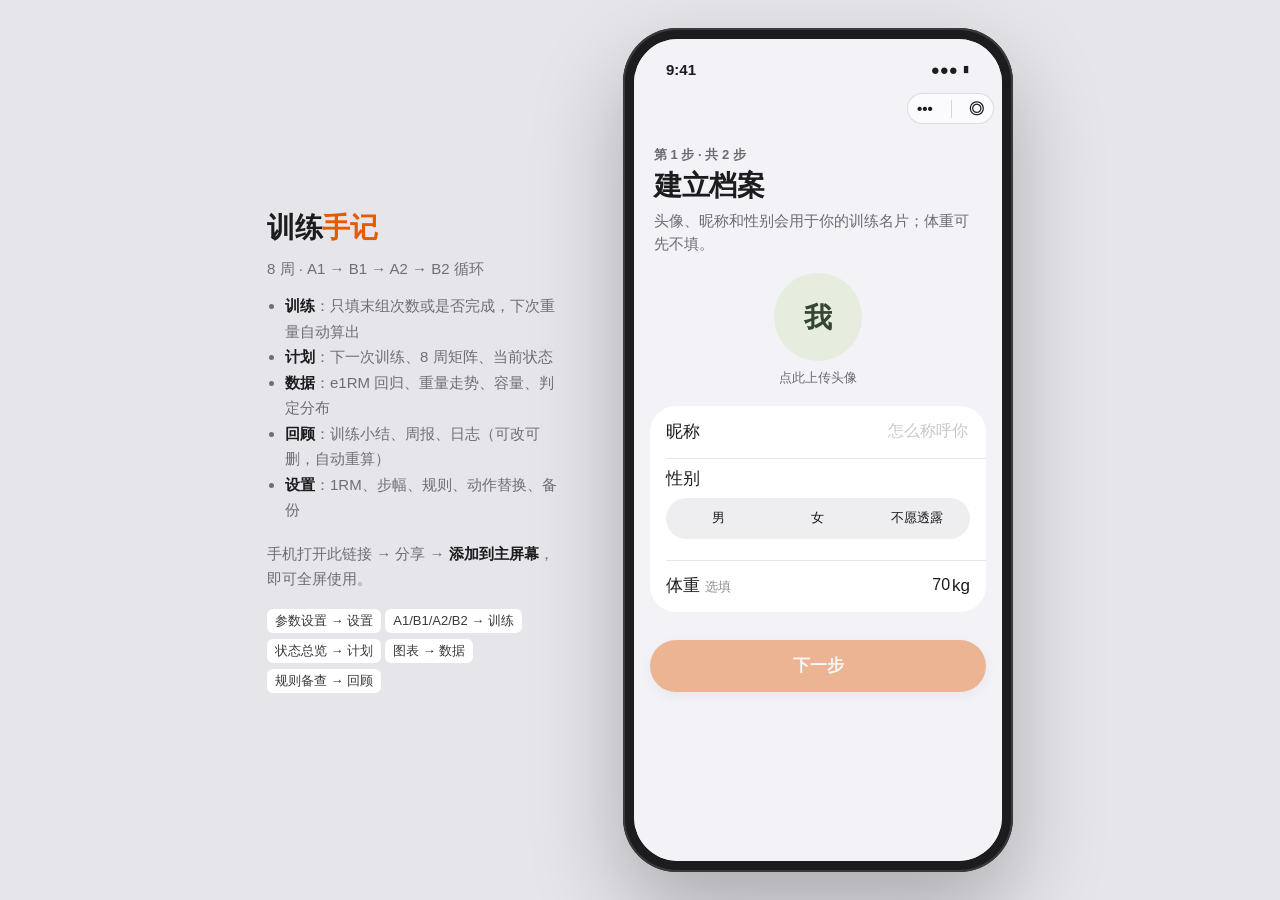
==== gzclp-web/index.html @ bab948d1 "补上新用户切入和按目标选计划，并收紧训练页的移动端层级，让重量和完成操作不再互相遮挡。 Co-authored-by: Cursor <cursoragent@cursor.com>" ====
<!DOCTYPE html>
<html lang="zh-CN"><head><meta charset="utf-8">
<meta name="viewport" content="width=device-width, initial-scale=1, viewport-fit=cover">
<meta name="theme-color" content="#F2F2F7">
<meta name="apple-mobile-web-app-capable" content="yes">
<meta name="mobile-web-app-capable" content="yes">
<meta name="apple-mobile-web-app-status-bar-style" content="default">
<meta name="apple-mobile-web-app-title" content="训练手记">
<link rel="apple-touch-icon" href="icon-180.png">
<link rel="icon" type="image/png" href="icon-180.png">
<link rel="manifest" href="manifest.webmanifest">
<title>训练手记</title>
<style>
* { box-sizing: border-box; -webkit-tap-highlight-color: transparent; }
html, body { margin: 0; height: 100%; background: #E5E5EA; font-family: -apple-system, "SF Pro Text", "PingFang SC", sans-serif; }
body { display: flex; align-items: center; justify-content: center; gap: 56px; }
.side { width: 300px; color: #6E6E73; font-size: 15px; line-height: 1.7; }
.side h1 { color: #1C1C1E; font-size: 28px; margin: 0 0 4px; letter-spacing: -0.5px; }
.side h1 span { color: #E65A00; }
.side b { color: #1C1C1E; font-weight: 600; }
.side ul { padding-left: 18px; margin: 12px 0 18px; }
.side .tag { display: inline-block; background: #fff; border-radius: 6px; padding: 1px 8px; margin: 3px 4px 3px 0; font-size: 13px; color: #3A3A3C; }
.phone { width: 390px; height: 844px; border-radius: 54px; padding: 11px; background: #1C1C1E; box-shadow: 0 40px 90px rgba(0,0,0,.25), inset 0 0 0 2px #3A3A3C; flex-shrink: 0; }
.app { position: relative; width: 100%; height: 100%; border-radius: 44px; overflow: hidden; display: flex; flex-direction: column; }
.status { height: 47px; flex-shrink: 0; display: flex; align-items: flex-end; justify-content: space-between; padding: 0 32px 6px; font-size: 15px; font-weight: 600; color: #1C1C1E; background: #F2F2F7; }
.nav { position: relative; height: 44px; flex-shrink: 0; display: flex; align-items: center; justify-content: center; background: rgba(242,242,247,0.92); color: #1C1C1E; font-size: 17px; font-weight: 600; z-index: 5; }
.capsule { position: absolute; right: 8px; top: 7px; width: 87px; height: 31px; border-radius: 16px; border: 0.5px solid rgba(0,0,0,.12); display: flex; align-items: center; justify-content: space-around; color: #1C1C1E; font-size: 15px; background: rgba(255,255,255,.7); }
.capsule i { width: 0.5px; height: 18px; background: rgba(0,0,0,.15); }
#body { flex: 1; overflow-y: auto; overflow-x: hidden; scrollbar-width: none; -webkit-overflow-scrolling: touch; background: #F2F2F7; }
#body::-webkit-scrollbar { display: none; }
.tabbar { flex-shrink: 0; display: flex; padding: 6px 0 calc(6px + env(safe-area-inset-bottom)); background: rgba(249,249,249,0.94); border-top: 0.5px solid rgba(0,0,0,0.16); -webkit-backdrop-filter: blur(20px); backdrop-filter: blur(20px); }
.phone .tabbar { padding-bottom: 26px; }
.tb-item { flex: 1; display: flex; flex-direction: column; align-items: center; justify-content: center; font-size: 11px; font-weight: 500; color: #6C6C70; cursor: pointer; user-select: none; }
.tb-item img { width: 26px; height: 26px; margin-bottom: 1px; }
.tb-item .on-i { display: none; }
.tb-item.on { color: #E65A00; }
.tb-item.on .on-i { display: block; } .tb-item.on .off-i { display: none; }
#toast { position: absolute; left: 50%; top: 42%; transform: translate(-50%, -50%) scale(.96); background: rgba(28,28,30,.86); color: #fff; padding: 12px 20px; border-radius: 14px; font-size: 15px; opacity: 0; pointer-events: none; transition: opacity .2s ease, transform .2s ease; z-index: 300; max-width: 78%; text-align: center; -webkit-backdrop-filter: blur(10px); backdrop-filter: blur(10px); }
#toast.show { opacity: 1; transform: translate(-50%, -50%) scale(1); }
.app .mask { position: absolute; }
.app #body .mask { bottom: calc(54px + env(safe-area-inset-bottom)); }
#rest .mask { z-index: 200; bottom: 0; }
.bk-nag { display: flex; align-items: center; gap: 10px; margin: 0 0 12px; padding: 12px 12px 12px 14px; border-radius: 14px; background: rgba(255,159,10,0.10); }
.bk-t { font-size: 15px; font-weight: 600; color: #C77700; }
.bk-s { font-size: 13px; color: var(--label2); margin-top: 2px; line-height: 1.45; }
.bk-go { flex-shrink: 0; font-size: 13px; font-weight: 600; color: #fff; background: #FF9F0A; border-radius: 999px; padding: 6px 14px; }
.bk-x { flex-shrink: 0; font-size: 17px; color: var(--label3, #AEAEB2); padding: 0 4px; line-height: 1; }
.sync-in { text-align: right; min-width: 0; flex: 1; font-size: 15px; }
.sync-l { white-space: nowrap; flex-shrink: 0; margin-right: 12px; }
.sync-err { font-size: 13px; color: var(--red); line-height: 1.45; }
.app .pg-train .ex-act { color: var(--label2); font-weight: 400; }
.app .pg-train .w-edit { color: var(--label2); background: var(--fill); font-weight: 500; }
.app .pg-train .st-btn { color: var(--label); }
.app .pg-train .dot.amrap { box-shadow: inset 0 0 0 1.5px var(--label3); color: var(--label2); background: transparent; width: auto; min-width: 30px; padding: 0 9px; border-radius: 15px; }
.app .pg-train .dot.amrap.on { background: var(--accent); color: #fff; box-shadow: none; }
.app .pg-train .st-val::placeholder { color: var(--label3); }
.app .pg-train .ex-row { display: flex; align-items: center; gap: 10px; padding: 14px 16px; margin-bottom: 8px; min-height: 52px; }
.app .pg-train .ex-row.is-fin .exr-n { color: var(--label2); }
.app .pg-train .ex-row.skipped { opacity: 0.55; }
.app .pg-train .exr-n { font-size: 15px; font-weight: 500; color: var(--label); flex: 1; min-width: 0; white-space: nowrap; overflow: hidden; text-overflow: ellipsis; }
.app .pg-train .exr-right { display: flex; align-items: baseline; gap: 8px; flex-shrink: 0; }
.app .pg-train .exr-w { font-size: 15px; font-weight: 600; color: var(--label); }
.app .pg-train .exr-u { font-size: 13px; font-weight: 400; color: var(--label2); }
.app .pg-train .exr-r { font-size: 13px; color: var(--label2); }
.app .pg-train .exr-st { font-size: 13px; font-weight: 600; }
.app .pg-train .exr-nx { font-size: 13px; color: var(--label2); }
.app .pg-train .exr-chev { color: var(--label3); font-size: 17px; margin-left: 2px; }
.app .pg-train .ex.is-focus { margin-bottom: 8px; }
.app .pg-train .ex-next { display: flex; align-items: center; justify-content: center; gap: 4px; margin-top: 14px; padding: 12px 0 2px; border-top: 0.5px solid var(--sep); font-size: 15px; font-weight: 500; color: var(--label); }
.app .pg-train .submit-bar { position: relative; bottom: auto; z-index: 4; display: flex; align-items: center; gap: 10px; margin: 24px 0 0; padding: 0; }
.app .pg-train .sb-count { height: 52px; padding: 0 16px; min-width: 74px; justify-content: center; display: flex; align-items: center; border-radius: 999px; background: rgba(255,255,255,0.92);
  box-shadow: 0 2px 8px rgba(0,0,0,0.06), 0 0 0 0.5px rgba(0,0,0,0.06); }
.app .pg-train button.sb-btn { flex: 1; margin: 0; height: 52px; }
.app .pg-train .t3-group { padding: 4px 0; margin-bottom: 8px; }
.app .pg-train .rest-group { padding: 6px 0 4px; margin-bottom: 12px; }
.app .pg-train .rg-head { font-size: 13px; font-weight: 600; color: var(--label2); padding: 8px 16px 6px; letter-spacing: -0.2px; }
.app .pg-train .ex-row.g { margin: 0; border-radius: 0; background: transparent; padding: 12px 16px; min-height: 48px; }
.app .pg-train .ex-row.g + .ex-row.g { border-top: 0.5px solid var(--sep); }
.app .pg-train .ex-row.g .exr-n { font-size: 15px; font-weight: 400; }
.app .pg-stats .empty-chart { margin: 12px 0 4px; padding: 22px 16px; border-radius: 14px; background: var(--fill2); text-align: center; }
.app .pg-stats .ec-dots { display: flex; justify-content: center; gap: 6px; margin-bottom: 10px; }
.app .pg-stats .ec-dots i { width: 8px; height: 8px; border-radius: 50%; background: var(--label3); }
.app .pg-stats .ec-dots i.on { background: var(--accent); }
.app .pg-stats .ec-t { font-size: 15px; font-weight: 600; color: var(--label); }
.app .pg-stats .ec-s { font-size: 13px; color: var(--label2); margin-top: 4px; line-height: 1.5; }
.app .pg-stats .kv-na { display: block; font-size: 22px; font-weight: 600; color: var(--label3); line-height: 1.3; }
.app .pg-review .lt-head, .app .pg-review .lt-row { display: flex; align-items: center; gap: 12px; }
.app .pg-review .lt-head { font-size: 13px; color: var(--label2); padding: 2px 0 8px; border-bottom: 0.5px solid var(--sep); }
.app .pg-review .lt-row { padding: 12px 0; }
.app .pg-review .lt-row + .lt-row { border-top: 0.5px solid var(--sep); }
.app .pg-review .lt-c1 { flex: 1.25; min-width: 0; display: flex; flex-direction: column; }
.app .pg-review .lt-c2, .app .pg-review .lt-c3, .app .pg-review .lt-c4 { flex: 1; display: flex; flex-direction: column; align-items: flex-end; text-align: right; }
.app .pg-review .lt-n { font-size: 15px; font-weight: 600; color: var(--label); white-space: nowrap; overflow: hidden; text-overflow: ellipsis; }
.app .pg-review .lt-s { font-size: 13px; color: var(--label2); margin-top: 2px; white-space: nowrap; }
.app .pg-review .lt-v { font-size: 17px; font-weight: 600; color: var(--label); }
.app .pg-review .lt-j { font-size: 13px; font-weight: 600; margin-top: 2px; }
.app .pg-review .lt-g { font-size: 17px; font-weight: 600; color: var(--label2); }
.app .pg-review .lt-g.up { color: var(--accent); }
.app .pg-settings .adv-head { margin-top: 20px; }
.app .pg-settings .slot-rec { color: var(--label2); }
.app .pg-settings .adv-head .val { font-size: 13px; color: var(--label2); margin-right: 6px; }
/* 计划页动作面板 */
.app .pg-plan .rot-row.tap { cursor: pointer; }
.app .pg-plan .rot-row.tap:active { background: var(--fill); }
.app .pg-plan .rot-cw { display: inline-block; margin-right: 8px; font-weight: 600; color: var(--label); font-size: 13px; }
.app .pg-plan .rot-chev { color: var(--label3); font-size: 17px; margin-left: 6px; align-self: center; }
.app .slot-sheet .slot-head { display: flex; align-items: center; gap: 8px; padding: 4px 0 14px; }
.app .slot-sheet .slot-name { font-size: 22px; font-weight: 700; letter-spacing: -0.4px; color: var(--label); }
.app .slot-sheet .slot-now { display: flex; align-items: flex-end; gap: 14px; padding: 4px 2px 16px; }
.app .slot-sheet .slot-wv { font-size: 34px; font-weight: 700; letter-spacing: -1px; line-height: 1; }
.app .slot-sheet .slot-wu { font-size: 13px; color: var(--label2); margin-left: 4px; }
.app .slot-sheet .slot-meta { display: flex; flex-direction: column; gap: 2px; padding-bottom: 3px; }
.app .slot-sheet .slot-reps { font-size: 15px; font-weight: 600; color: var(--label); }
.app .slot-sheet .slot-when { font-size: 13px; color: var(--label2); }
.app .slot-sheet .slot-adj { display: flex; align-items: center; gap: 12px; }
.app .slot-sheet .slot-adj .stepper { display: flex; flex-direction: row; align-items: center; background: var(--fill); border-radius: 999px; overflow: hidden; }
.app .slot-sheet .slot-adj .stepper .st-btn { display: flex; align-items: center; justify-content: center; width: 44px; height: 40px; flex-shrink: 0; font-size: 22px; font-weight: 500; color: var(--label); cursor: pointer; user-select: none; }
.app .slot-sheet .slot-adj .stepper .st-btn:active { background: rgba(0,0,0,0.06); }
.app .slot-sheet .slot-adj .stepper .st-val { width: 72px; height: 40px; text-align: center; font-size: 22px; font-weight: 600; background: transparent; border: 0; outline: 0; color: var(--label); padding: 0; }
.app .slot-sheet .slot-ok { margin-top: 16px; }
.app .slot-sheet .lib-row .lib-s { font-size: 13px; color: var(--label2); font-weight: 400; }
.app .slot-sheet .lib-row .lib-n { font-size: 17px; font-weight: 600; }
.app .slot-sheet .lib-row .lib-rec { font-size: 11px; }
.rest-float { position: absolute; right: 14px; z-index: 210; display: flex; flex-direction: column; align-items: flex-end; gap: 8px; }
.rest-cap { display: flex; align-items: center; gap: 8px; padding: 8px 14px 8px 8px; border-radius: 999px; background: #1C1C1E; color: #fff; box-shadow: 0 6px 20px rgba(0,0,0,0.18); cursor: pointer; user-select: none; }
.rc-ring { width: 26px; height: 26px; border-radius: 50%; display: flex; align-items: center; justify-content: center; }
.rc-ring i { width: 20px; height: 20px; border-radius: 50%; background: #1C1C1E; }
.rc-t { font-size: 17px; font-weight: 600; letter-spacing: -0.3px; }
.rc-l { font-size: 13px; color: rgba(255,255,255,0.6); }
.rest-pop { background: #fff; border-radius: 16px; padding: 12px; box-shadow: 0 10px 30px rgba(0,0,0,0.16); width: 248px; }
.rp-n { font-size: 13px; color: #8E8E93; margin-bottom: 10px; }
.rp-btns { display: flex; gap: 8px; }
.rp-b { flex: 1; text-align: center; font-size: 13px; font-weight: 500; padding: 9px 0; border-radius: 10px; background: rgba(118,118,128,0.12); color: #1C1C1E; cursor: pointer; }
.rp-b.main { background: #E65A00; color: #fff; }


input, textarea, select, button { font: inherit; color: inherit; outline: none; }
input, textarea { border: none; background: transparent; -webkit-appearance: none; appearance: none; }
.app input::placeholder, .app textarea::placeholder { color: #C7C7CC; }
.app input { caret-color: #E65A00; }
.app button.btn-primary { width: 100%; cursor: pointer; }
.app button.btn-primary:disabled { opacity: 0.4; pointer-events: none; }
.app .list .cell.col { flex-direction: column; align-items: stretch; }
.app .pg-onboard { padding-bottom: 24px; }
.app .pg-onboard .ob-step { font-size: 13px; font-weight: 600; color: var(--label2); margin: 8px 4px 6px; }
.app .pg-onboard .large-title { margin: 0 4px 8px; font-size: 28px; font-weight: 700; letter-spacing: -0.5px; }
.app .pg-onboard .ob-lead { margin: 0 4px 18px; font-size: 15px; line-height: 1.5; color: var(--label2); }
.app .pg-onboard .ob-lab { margin: 18px 4px 8px; font-size: 13px; font-weight: 600; color: var(--label2); }
.app .pg-onboard .ob-ava-wrap { display: flex; flex-direction: column; align-items: center; margin: 8px 0 18px; }
.app .pg-onboard .ob-ava { width: 88px; height: 88px; border-radius: 50%; background: #E6EDDF; color: #354531; display: flex; align-items: center; justify-content: center; overflow: hidden; font-size: 28px; font-weight: 600; }
.app .pg-onboard .ob-ava img { width: 100%; height: 100%; object-fit: cover; }
.app .pg-onboard .ob-ava input { display: none; }
.app .pg-onboard .ob-ava-tip { margin-top: 8px; font-size: 13px; color: var(--label2); }
.app .pg-onboard .ob-opt { font-size: 13px; font-weight: 500; color: var(--label3, #AEAEB2); }
.app .pg-onboard .ob-picks { display: flex; flex-direction: column; gap: 8px; }
.app .pg-onboard .ob-pick { display: block; width: 100%; text-align: left; padding: 14px 16px; border-radius: 14px; background: var(--card, #fff); border: 2px solid transparent; cursor: pointer; }
.app .pg-onboard .ob-pick.on { border-color: var(--accent, #E65A00); }
.app .pg-onboard .ob-pick b { display: block; font-size: 17px; font-weight: 600; color: var(--label); }
.app .pg-onboard .ob-pick i { display: block; font-size: 13px; font-style: normal; color: var(--label2); margin-top: 4px; line-height: 1.4; }
.app .pg-onboard .ob-foot { margin: 28px 0 40px; }
.app .tpl-tags { display: flex; gap: 6px; margin-top: 8px; }
.app .tpl-tag { font-size: 13px; font-weight: 600; color: var(--label2); background: var(--fill); border-radius: 999px; padding: 2px 8px; }
.app [data-act], .app .tb-item, .app label { cursor: pointer; }
.app .cv, .app .cv-sq { display: block; }
.app textarea.note { resize: none; display: block; font-family: inherit; }
.app textarea.imp { resize: vertical; display: block; }
.date-pick, .ex-pick, .base-pick, .pick-cell { position: relative; }
.date-pick input, .ex-pick select, .base-pick select, .pick-cell select { position: absolute; inset: 0; width: 100%; height: 100%; opacity: 0; cursor: pointer; }
.lib-back { color: #E65A00; font-size: 17px; padding: 2px 0 12px; display: inline-block; }
.app .lib-list { overflow-y: auto; -webkit-overflow-scrolling: touch; }
.cyc-nav { display: flex; align-items: center; gap: 4px; }
.cyc-btn { width: 24px; height: 24px; border-radius: 50%; background: #EFEFF4; color: #E65A00; font-size: 17px; font-weight: 700; display: flex; align-items: center; justify-content: center; cursor: pointer; user-select: none; }
.cyc-btn.off { color: #C7C7CC; opacity: .5; cursor: default; }
.cyc-label { font-size: 15px; }
.total-cap { display: block; margin-top: 7px; }
.ios-sw { position: relative; display: inline-block; width: 51px; height: 31px; flex-shrink: 0; }
.ios-sw input { display: none; }
.ios-sw i { position: absolute; inset: 0; background: #E9E9EA; border-radius: 16px; transition: background .2s; }
.ios-sw i::after { content: ''; position: absolute; left: 2px; top: 2px; width: 27px; height: 27px; border-radius: 50%; background: #fff; box-shadow: 0 3px 8px rgba(0,0,0,.15), 0 1px 1px rgba(0,0,0,.16); transition: left .2s; }
.ios-sw input:checked + i { background: #E65A00; }
.ios-sw.green input:checked + i { background: #34C759; }
.ios-sw input:checked + i::after { left: 22px; }
@media (max-width: 760px) {
  html, body { background: #F2F2F7; height: 100%; overflow: hidden; }
  body { display: block; }
  .side, .status, .capsule { display: none; }
  .phone { width: 100%; height: 100%; height: 100dvh; border-radius: 0; padding: 0; box-shadow: none; background: none; }
  .app { border-radius: 0; }
  .nav { padding-top: env(safe-area-inset-top); height: calc(44px + env(safe-area-inset-top)); }
  .phone .tabbar { padding-bottom: calc(6px + env(safe-area-inset-bottom)); }
  .app .f-in.sm, .app .note, .app .imp { font-size: 17px; }
}


.app {
  --bg: #F2F2F7; --card: #FFFFFF; --fill: rgba(118,118,128,0.12); --fill2: rgba(118,118,128,0.08);
  --sep: rgba(60,60,67,0.12); --label: #1C1C1E; --label2: #6C6C70; --label3: #8E8E93;
  --accent: #E65A00; --accent-soft: rgba(230,90,0,0.12);
  --blue: #0A84FF; --green: #34C759; --amber: #FF9F0A; --red: #FF3B30; --purple: #AF52DE; --teal: #5AC8FA;
  background: var(--bg);
  color: var(--label);
  font-family: -apple-system, "SF Pro Text", "PingFang SC", "Helvetica Neue", sans-serif;
  font-size: 15px;
  line-height: 1.4;
  -webkit-font-smoothing: antialiased;
}
.page { padding: 8px 16px 32px; box-sizing: border-box; }
.num { font-family: -apple-system, "SF Pro Display", "Helvetica Neue", sans-serif; font-variant-numeric: tabular-nums; letter-spacing: -0.25px; }
.flex1 { flex: 1; min-width: 0; }
.row { display: flex; align-items: center; }
.between { justify-content: space-between; }
.wrap { flex-wrap: wrap; }
.gap { gap: 8px; }
.muted, .dim, .cap { color: var(--label2); }
.cap { font-size: 13px; }
.accent, .rust { color: var(--accent); }
.amber { color: var(--amber); }
.green { color: var(--green); }
.red { color: var(--red); }
.strong { color: var(--label); font-weight: 600; }


.large-title { font-size: 34px; font-weight: 700; letter-spacing: -0.5px; line-height: 1.15; }


.card { background: var(--card); border-radius: 16px; padding: 16px; margin-bottom: 12px; }
.card-title { display: flex; align-items: baseline; justify-content: space-between; margin-bottom: 12px; }
.card-title .t { font-size: 17px; font-weight: 600; }
.card-title .s { font-size: 13px; color: var(--label2); }
.link { font-size: 15px; color: var(--accent); }


.sec-h { font-size: 13px; color: var(--label2); padding: 16px 16px 7px; }
.sec-f { font-size: 13px; color: var(--label2); padding: 7px 16px 4px; line-height: 1.5; }
.list { background: var(--card); border-radius: 16px; overflow: hidden; margin-bottom: 4px; }
.cell { position: relative; display: flex; align-items: center; min-height: 46px; padding: 9px 16px; box-sizing: border-box; font-size: 17px; }
.cell + .cell::before { content: ''; position: absolute; top: 0; left: 16px; right: 0; height: 0.5px; background: var(--sep); }
.cell.tap:active { background: var(--fill2); }
.cell .val { color: var(--label2); }
.chev { color: var(--label3); font-size: 15px; margin-left: 6px; }


.seg, .tabs { display: flex; background: var(--fill); border-radius: 9px; padding: 2px; margin-bottom: 12px; }
.seg-i, .tabs .tab { position: relative; flex: 1; text-align: center; padding: 6px 0; font-size: 13px; font-weight: 500; color: var(--label); border-radius: 7px; white-space: nowrap; }
.seg-i.on, .tabs .tab.on { background: var(--card); font-weight: 600; box-shadow: 0 3px 8px rgba(0,0,0,0.10), 0 1px 1px rgba(0,0,0,0.04); }


.tier { display: inline-flex; align-items: center; justify-content: center; height: 19px; padding: 0 6px; border-radius: 5px; font-size: 11px; font-weight: 700; flex-shrink: 0; box-sizing: border-box; }
.t-T1 { color: #E65A00; background: rgba(230,90,0,0.12); }
.t-T2 { color: #007AFF; background: rgba(0,122,255,0.12); }
.t-T3 { color: #6C6C70; background: rgba(108,108,112,0.14); }

.equip-tag { display: inline-flex; align-items: center; height: 17px; padding: 0 5px; border-radius: 4.5px; font-size: 11px; font-weight: 600; line-height: 17px; flex-shrink: 0; }
.eq-杠铃 { color: #5856D6; background: rgba(88,86,214,0.11); }
.eq-哑铃 { color: #007AFF; background: rgba(0,122,255,0.10); }
.eq-自重 { color: #248A3D; background: rgba(52,199,89,0.12); }
.eq-负重 { color: #C93400; background: rgba(255,107,26,0.12); }
.eq-器械 { color: #636366; background: rgba(142,142,147,0.14); }
.lib-rec { font-size: 11px; color: var(--accent); margin-top: 2.5px; line-height: 1.4; }
.jtag { font-size: 13px; font-weight: 600; }


.btn-primary { display: flex; align-items: center; justify-content: center; background: var(--accent); color: #fff; border-radius: 14px;
  font-size: 17px; font-weight: 600; height: 52px; line-height: 52px; border: none; padding: 0; }
.btn-primary::after { border: none; }
.btn-primary:active { opacity: 0.85; }
.btn-ghost { display: flex; align-items: center; justify-content: center; height: 48px; border-radius: 14px; background: var(--fill); color: var(--accent); font-size: 17px; font-weight: 600; }
.btn-ghost.solid { background: var(--accent); color: #fff; }
.btn-small { display: inline-flex; align-items: center; font-size: 13px; font-weight: 500; padding: 6px 13px; border-radius: 499.5px; background: var(--fill); color: var(--label); }
.btn-small.rust { color: var(--accent); }
.btn-small.danger { color: var(--red); }


.mask { position: fixed; top: 0; left: 0; right: 0; bottom: 0; background: rgba(0,0,0,0.32); z-index: 100; display: flex; align-items: flex-end; }
.mask.center { align-items: center; justify-content: center; }
.sheet { width: 100%; max-height: 86vh; overflow-y: auto; overscroll-behavior: contain; background: var(--bg); border-radius: 20px 20px 0 0; padding: 8px 16px calc(28px + env(safe-area-inset-bottom)); box-sizing: border-box; }
.sheet .sheet-btns { position: sticky; bottom: calc(-20px - env(safe-area-inset-bottom)); z-index: 2; padding: 10px 0 calc(20px + env(safe-area-inset-bottom)); background: var(--bg); }
.sheet .swap-ok { position: sticky; bottom: calc(-20px - env(safe-area-inset-bottom)); z-index: 2; margin-bottom: 0; box-shadow: 0 -6px 0 var(--bg), 0 6px 0 var(--bg); }
.grabber { width: 36px; height: 5px; border-radius: 5px; background: var(--label3); margin: 0 auto 12px; }
.sheet-cap { font-size: 13px; color: var(--label2); }
.sheet-title { font-size: 22px; font-weight: 700; margin: 2px 0 12px; letter-spacing: -0.25px; }
.sheet-btns { display: flex; gap: 10px; margin-top: 16px; }
.sheet-btns .btn-ghost { flex: 1; }

.empty-tip { text-align: center; color: var(--label2); padding: 32px 0; font-size: 15px; }
.legend { display: flex; flex-wrap: wrap; gap: 4px 14px; margin-top: 10px; }
.legend .lg { display: flex; align-items: center; font-size: 13px; color: var(--label2); }
.legend .sw { width: 8px; height: 8px; border-radius: 50%; margin-right: 5px; }
.legend .sw.dash { height: 0; width: 13px; border-radius: 0; border-top: 1.5px dashed; }
.ph { color: var(--label3); }

.pg-train .head { padding: 4px 0 12px; }
.pg-train .head-sub { font-size: 13px; color: var(--label2); font-weight: 500; }
.pg-train .large-title .num { color: var(--accent); }
.pg-train .day-seg { margin-bottom: 8px; }
.pg-train .day-seg .seg-i { display: flex; align-items: center; justify-content: center; }
.pg-train .day-seg .seg-i.is-done { color: var(--label2); }
.pg-train .day-seg .seg-i.is-done.on { color: var(--label); }
.pg-train .ds-ck { color: var(--green); font-size: 11px; font-weight: 800; margin-right: 3px; }
.pg-train .wk-prog { display: flex; align-items: center; gap: 8px; margin: 0 2px 12px; }
.pg-train .wk-bar { width: 60px; height: 4px; border-radius: 4px; background: var(--fill); overflow: hidden; flex-shrink: 0; }
.pg-train .wk-in { height: 100%; background: var(--green); border-radius: 4px; }
.pg-train .wk-t { font-size: 13px; color: var(--label2); }
.pg-train .locked { padding: 16px; }
.pg-train .lk-head { display: flex; align-items: center; gap: 10px; margin-bottom: 8px; }
.pg-train .lk-ic { width: 32px; height: 32px; border-radius: 50%; background: var(--green); color: #fff; font-size: 17px; font-weight: 800; display: flex; align-items: center; justify-content: center; }
.pg-train .lk-t { font-size: 17px; font-weight: 700; }
.pg-train .lk-s { font-size: 13px; color: var(--label2); }
.pg-train .lk-row { position: relative; display: flex; align-items: center; padding: 10px 0; }
.pg-train .lk-row + .lk-row::before { content: ''; position: absolute; top: 0; left: 35px; right: 0; height: 0.5px; background: var(--sep); }
.pg-train .lk-n { flex: 1; margin-left: 8px; font-size: 15px; }
.pg-train .lk-w { font-size: 15px; color: var(--label2); margin-right: 10px; }
.pg-train .lk-j { width: 52px; text-align: right; }
.pg-train .lk-tip { margin-top: 8px; padding: 9px 11px; border-radius: 8px; background: var(--fill2); font-size: 13px; color: var(--label2); }
.pg-train .wk-done { margin: -6px 0 12px; padding: 10px 12px; border-radius: 10px; background: rgba(52,199,89,0.12); color: #248A3D; font-size: 15px; font-weight: 600; }
.pg-train .wk-left { margin: -6px 0 12px; font-size: 15px; color: var(--label2); }
.pg-train .rec-dot { position: absolute; top: 5px; right: 9px; width: 5px; height: 5px; border-radius: 50%; background: var(--accent); }
.pg-train .deload { display: flex; align-items: center; gap: 10px; padding: 12px 14px; }
.pg-train .dl-ic { width: 28px; height: 28px; border-radius: 8px; background: var(--teal); color: #fff; display: flex; align-items: center; justify-content: center; font-size: 15px; font-weight: 700; }
.pg-train .dl-t { font-size: 15px; font-weight: 600; }
.pg-train .dl-s { font-size: 13px; color: var(--label2); }
.pg-train .ex { padding: 14px 16px 16px; }
.pg-train .ex.skipped { opacity: 0.45; }
.pg-train .ex-head { display: flex; align-items: center; }
.pg-train .ex-title { flex: 1; min-width: 0; margin-left: 7px; display: flex; align-items: center; flex-wrap: wrap; gap: 2px 6px; }
.pg-train .ex-name { font-size: 17px; font-weight: 600; }
.pg-train .ex-tag { font-size: 11px; font-weight: 600; padding: 1px 6px; border-radius: 4px; }
.pg-train .ex-tag.sub { color: #5856D6; background: rgba(88,86,214,0.12); }
.pg-train .ex-tag.new { color: var(--green); background: rgba(52,199,89,0.12); }
.pg-train .ex-tag.rot { color: #0A84FF; background: rgba(10,132,255,0.10); }
.pg-train .ex-act { font-size: 13px; color: var(--accent); font-weight: 500; padding: 4px 0 4px 12px; }
.pg-train .swap-sheet { max-height: 90vh; display: flex; flex-direction: column; }
.pg-train .search { display: flex; align-items: center; background: var(--fill); border-radius: 10px; padding: 0 10px; height: 36px; margin-bottom: 10px; }
.pg-train .search-ic { color: var(--label2); font-size: 17px; margin-right: 5px; }
.pg-train .search-in { flex: 1; font-size: 15px; color: var(--label); }
.pg-train .seg-n { font-size: 11px; color: var(--label2); margin-left: 3px; font-weight: 500; }
.pg-train .lib-list { max-height: 46vh; }
.pg-train .lib-row { min-height: 52px; }
.pg-train .lib-row.sel { background: var(--accent-soft); }
.pg-train .lib-n { font-size: 15px; font-weight: 500; display: flex; align-items: center; gap: 5px; }
.pg-train .lib-t { height: 15px; font-size: 11px; padding: 0 4px; }
.pg-train .lib-c { font-size: 11px; color: var(--blue); }
.pg-train .lib-s { font-size: 13px; color: var(--label2); margin-top: 1px; }
.pg-train .lib-cur { font-size: 13px; color: var(--label2); margin-left: 6px; }
.pg-train .lib-ck { font-size: 17px; color: var(--accent); font-weight: 700; margin-left: 8px; }
.pg-train .swap-scope { margin: 10px 0 6px; }
.pg-train .swap-ok { margin-top: 10px; flex-shrink: 0; }
.pg-train .swap-rec { display: flex; align-items: flex-start; gap: 7px; padding: 9px 11px; margin: 6px 0; border-radius: 10px; background: var(--accent-soft); }
.pg-train .swap-rec-v { font-size: 13px; font-weight: 600; color: var(--accent); }
.pg-train .swap-rec-n { font-size: 11px; color: var(--label2); margin-top: 1px; }
.pg-train .ex-skip { font-size: 13px; color: var(--label2); padding: 4px 0 4px 12px; }
.pg-train .ex-main { display: flex; align-items: baseline; justify-content: space-between; margin-top: 6px; }
.pg-train .wbox { display: flex; align-items: baseline; border-radius: 8px; margin-left: -4px; padding: 0 4px; }
.pg-train .wbox:active { background: var(--fill2); }
.pg-train .w-num.manual { color: var(--accent); }
.pg-train .w-edit { font-size: 13px; font-weight: 600; color: var(--accent); margin-left: 8px; padding: 2px 7px; border-radius: 499.5px; background: var(--accent-soft); align-self: center; }
.pg-train .wedit { display: flex; align-items: center; gap: 10px; margin-top: 10px; padding: 10px 10px; background: var(--fill2); border-radius: 10px; }
.pg-train .st-val.wide { width: 70px; }
.pg-train .we-step { font-size: 13px; color: var(--label2); }
.pg-train .we-reset { margin-left: auto; font-size: 13px; font-weight: 600; }
.pg-train .w-num { font-size: 52px; font-weight: 700; line-height: 1.05; letter-spacing: -1.5px; }
.pg-train .w-num.bw-text { font-size: 34px; letter-spacing: -0.5px; color: #248A3D; }
.pg-train .wbox.bw-only { padding: 1px 5px; background: rgba(52,199,89,0.08); }
.pg-train .w-unit { font-size: 15px; font-weight: 600; color: var(--label2); margin-left: 4px; white-space: nowrap; }
.pg-train .reps { font-size: 22px; font-weight: 600; color: var(--label2); }
.pg-train .ex-sub { font-size: 13px; color: var(--label2); margin-top: 1px; }
.pg-train .dots { display: flex; flex-wrap: wrap; gap: 7px; margin-top: 14px; align-items: center; }
.pg-train .dot { width: 30px; height: 30px; border-radius: 50%; background: var(--fill); color: var(--label2);
  font-size: 13px; font-weight: 600; display: flex; align-items: center; justify-content: center; }
.pg-train .dot.on { background: var(--accent); color: #fff; }
.pg-train .dot.amrap { box-shadow: inset 0 0 0 1.5px var(--accent); color: var(--accent); background: transparent; }
.pg-train .dot.amrap.on { background: var(--accent); color: #fff; }
.pg-train .rest-btn { margin-left: auto; font-size: 13px; font-weight: 500; color: var(--label2); padding: 5px 10px; border-radius: 499.5px; background: var(--fill2); }
.pg-train .inrow { display: flex; align-items: center; justify-content: space-between; margin-top: 14px; padding-top: 14px; border-top: 0.5px solid var(--sep); }
.pg-train .inrow.col { flex-direction: column; align-items: stretch; }
.pg-train .in-label { font-size: 15px; font-weight: 500; }
.pg-train .in-hint { font-size: 13px; color: var(--label2); margin-top: 1px; }
.pg-train .stepper { display: flex; align-items: center; background: var(--fill); border-radius: 10px; }
.pg-train .st-btn { width: 40px; height: 40px; display: flex; align-items: center; justify-content: center; font-size: 22px; color: var(--accent); font-weight: 400; }
.pg-train .st-btn:active { opacity: 0.5; }
.pg-train .st-val { width: 44px; height: 40px; text-align: center; font-size: 22px; font-weight: 700; color: var(--label); }
.pg-train .mini-in { width: 75px; height: 36px; text-align: center; background: var(--fill); border-radius: 8px; color: var(--label); font-size: 17px; font-weight: 600; }
.pg-train .seg-done { margin-bottom: 0; }
.pg-train .seg-done .seg-i { padding: 9px 0; font-size: 15px; }
.pg-train .seg-done .seg-i.ok { color: var(--green); }
.pg-train .seg-done .seg-i.bad { color: var(--purple); }
.pg-train .subrow { display: flex; align-items: center; justify-content: space-between; margin-top: 10px; }
.pg-train .verdict { display: flex; align-items: center; margin-top: 12px; padding: 10px 12px; border-radius: 10px; background: var(--fill2); }
.pg-train .v-ic { width: 20px; height: 20px; border-radius: 50%; color: #fff; font-size: 13px; font-weight: 800; display: flex; align-items: center; justify-content: center; flex-shrink: 0; }
.pg-train .v-j { font-size: 15px; font-weight: 700; margin-left: 7px; }
.pg-train .v-next { margin-left: auto; display: flex; align-items: baseline; }
.pg-train .v-l { font-size: 13px; color: var(--label2); margin-left: auto; }
.pg-train .v-next .v-l { margin-right: 5px; }
.pg-train .v-w { font-size: 17px; font-weight: 700; }
.pg-train .v-u { font-size: 13px; color: var(--label2); margin-left: 2px; }
.pg-train .v-stage { font-size: 13px; color: var(--label2); margin-left: 5px; }
.pg-train .cell-in { width: 100px; text-align: right; font-size: 17px; color: var(--label); }
.pg-train .unit { color: var(--label2); margin-left: 5px; font-size: 15px; }
.pg-train .note { width: 100%; min-height: 30px; font-size: 15px; color: var(--label); padding: 2px 0; }
.pg-train .submit { margin-top: 16px; }
.pg-train .btn-count { font-size: 13px; font-weight: 600; margin-left: 8px; padding: 1px 7px; border-radius: 499.5px; background: rgba(255,255,255,0.24); line-height: 1.5; }
.pg-train .rest-mask { background: rgba(242,242,247,0.92); backdrop-filter: blur(20px); -webkit-backdrop-filter: blur(20px); }
.pg-train .rest-box { width: 320px; display: flex; flex-direction: column; align-items: center; }
.pg-train .rest-name { font-size: 15px; color: var(--label2); font-weight: 500; }
.pg-train .rest-num { font-size: 100px; font-weight: 200; line-height: 1.1; letter-spacing: -3px; margin-top: 4px; }
.pg-train .rest-bar { width: 240px; height: 4px; background: var(--fill); border-radius: 4px; overflow: hidden; margin-top: 8px; }
.pg-train .rest-in { height: 100%; background: var(--accent); border-radius: 4px; transition: width 1s linear; }
.pg-train .rest-btns { display: flex; align-items: center; gap: 14px; margin-top: 36px; }
.pg-train .rb { width: 64px; height: 64px; border-radius: 50%; background: var(--fill); display: flex; align-items: center; justify-content: center; font-size: 15px; font-weight: 600; color: var(--label); }
.pg-train .rb.main { width: auto; height: 48px; padding: 0 22px; border-radius: 499.5px; background: var(--accent); color: #fff; }
.pg-train .res-kpi { display: flex; gap: 10px; margin-bottom: 12px; }
.pg-train .rk { flex: 1; background: var(--card); border-radius: 14px; padding: 12px 14px; display: flex; flex-direction: column; }
.pg-train .rk-v { font-size: 28px; font-weight: 700; line-height: 1.1; }
.pg-train .rk-l { font-size: 13px; color: var(--label2); }
.pg-train .res-row { font-size: 15px; }
.pg-train .res-name { margin-left: 8px; }
.pg-train .res-r { display: flex; flex-direction: column; align-items: flex-end; }
.pg-train .res-next { font-size: 13px; color: var(--label2); }
.pg-train .v-adapt { margin-top: 5px; padding: 7px 10px; border-radius: 8px; background: rgba(255,107,26,0.08); font-size: 11px; color: var(--label2); line-height: 1.5; }
.pg-train .v-adapt-t { font-size: 11px; font-weight: 700; color: #fff; background: #FF6B1A; border-radius: 4px; padding: 0 5px; margin-right: 6px; line-height: 15px; }
.pg-plan .next-card { padding: 16px; }
.pg-plan .next-t { font-size: 22px; font-weight: 700; letter-spacing: -0.25px; margin: 2px 0; }
.pg-plan .go-btn { height: 36px; padding: 0 20px; border-radius: 499.5px; background: var(--accent); color: #fff; font-size: 15px; font-weight: 600; display: flex; align-items: center; }
.pg-plan .go-btn:active { opacity: 0.85; }
.pg-plan .prog { margin-top: 14px; padding-top: 12px; border-top: 0.5px solid var(--sep); }
.pg-plan .bar { height: 6px; background: var(--fill); border-radius: 6px; overflow: hidden; margin-top: 7px; }
.pg-plan .bar-in { height: 100%; background: var(--accent); border-radius: 6px; }
.pg-plan .total-cap { display: block; margin-top: 7px; }
.pg-plan .cyc-nav { display: flex; align-items: center; gap: 4px; }
.pg-plan .cyc-btn { width: 24px; height: 24px; border-radius: 50%; background: var(--fill); color: var(--accent); font-size: 17px; font-weight: 700; display: flex; align-items: center; justify-content: center; }
.pg-plan .cyc-btn:active { opacity: 0.6; }
.pg-plan .cyc-btn.off { color: var(--label3); opacity: 0.4; }
.pg-plan .cyc-label { font-size: 15px; }
.pg-plan .grid-head, .pg-plan .grid-row { display: flex; align-items: center; gap: 6px; }
.pg-plan .grid-head { margin-bottom: 6px; }
.pg-plan .gw { width: 36px; display: flex; flex-direction: column; font-size: 13px; font-weight: 600; color: var(--label2); }
.pg-plan .dltag { font-size: 11px; color: var(--label2); font-weight: 600; background: var(--fill); border-radius: 4px; padding: 0 4px; margin-left: 3px; }
.pg-plan .gh { flex: 1; text-align: center; font-size: 13px; font-weight: 600; color: var(--label2); }
.pg-plan .grid-row { margin-bottom: 6px; }
.pg-plan .gcell { position: relative; flex: 1; height: 42px; border-radius: 9px; background: var(--fill2); display: flex; align-items: center; justify-content: center; }
.pg-plan .gcell .cw { font-size: 15px; font-weight: 500; color: var(--label2); }
.pg-plan .gcell.done { background: var(--accent-soft); }
.pg-plan .gcell.done .cw { color: var(--label); font-weight: 600; }
.pg-plan .gcell.ready .cw { color: var(--label); }
.pg-plan .gcell.next { background: var(--card); box-shadow: inset 0 0 0 1.5px var(--accent); }
.pg-plan .gcell.next .cw { color: var(--accent); font-weight: 700; }
.pg-plan .cdot { position: absolute; top: 5px; right: 5px; width: 6px; height: 6px; border-radius: 50%; }
.pg-plan .ov-row { position: relative; display: flex; align-items: center; padding: 10px 0; }
.pg-plan .ov-row + .ov-row::before { content: ''; position: absolute; top: 0; left: 35px; right: 0; height: 0.5px; background: var(--sep); }
.pg-plan .ov-main { flex: 1; margin-left: 9px; display: flex; flex-direction: column; }
.pg-plan .ovn { font-size: 15px; font-weight: 500; }
.pg-plan .ov-sub { font-size: 13px; color: var(--label2); }
.pg-plan .ov-right { display: flex; flex-direction: column; align-items: flex-end; }
.pg-plan .ov-w { font-size: 17px; font-weight: 700; }
.pg-plan .ov-u { font-size: 11px; font-weight: 500; color: var(--label2); }
.pg-plan .ov-last { font-size: 11px; font-weight: 600; }
.pg-plan .d-main { flex: 1; margin-left: 8px; display: flex; flex-direction: column; font-size: 15px; }
.pg-plan .d-right { display: flex; flex-direction: column; align-items: flex-end; }
.pg-plan .d-sub { font-size: 13px; color: var(--label2); }
.pg-plan .note-box { margin-top: 10px; padding: 12px 14px; background: var(--card); border-radius: 12px; color: var(--label2); font-size: 15px; }
.pg-plan .rot-tip { font-size: 13px; color: var(--label2); line-height: 1.5; margin: -4px 0 6px; }
.pg-plan .rot-day { padding: 8px 0 3px; }
.pg-plan .rot-day + .rot-day { border-top: 0.5px solid var(--sep); }
.pg-plan .rot-dh { display: flex; align-items: baseline; gap: 6px; margin-bottom: 2px; }
.pg-plan .rot-did { font-size: 15px; font-weight: 700; color: var(--accent); }
.pg-plan .rot-dn { font-size: 13px; color: var(--label2); }
.pg-plan .rot-row { display: flex; align-items: flex-start; padding: 6px 0; }
.pg-plan .rot-main { flex: 1; margin-left: 8px; min-width: 0; }
.pg-plan .rot-n { font-size: 15px; font-weight: 500; display: flex; align-items: center; flex-wrap: wrap; gap: 4px; }
.pg-plan .rot-s { font-size: 11px; color: var(--label2); margin-top: 1px; line-height: 1.45; }
.pg-plan .rot-new { font-size: 11px; font-weight: 700; color: #fff; background: #0A84FF; border-radius: 4px; padding: 0 4px; line-height: 15px; }
.pg-plan .rot-lock { font-size: 11px; font-weight: 600; color: var(--label2); background: var(--fill); border-radius: 4px; padding: 0 4px; line-height: 15px; }
.pg-plan .rot-why-btn { display: flex; align-items: center; justify-content: space-between; margin-top: 8px; padding-top: 10px; border-top: 0.5px solid var(--sep); font-size: 15px; color: var(--accent); font-weight: 500; }
.pg-plan .rot-why { margin-top: 6px; }
.pg-plan .rw { display: flex; flex-direction: column; padding: 6px 0; }
.pg-plan .rw-t { font-size: 13px; font-weight: 600; }
.pg-plan .rw-d { font-size: 11px; color: var(--label2); line-height: 1.55; margin-top: 2px; }
.pg-stats .kpis { display: grid; grid-template-columns: 1fr 1fr; gap: 10px; margin-bottom: 12px; }
.pg-stats .kpi { background: var(--card); border-radius: 16px; padding: 13px 14px; display: flex; flex-direction: column; }
.pg-stats .k-l { font-size: 13px; font-weight: 600; color: var(--label2); }
.pg-stats .kv { font-size: 28px; font-weight: 700; line-height: 1.2; letter-spacing: -0.5px; }
.pg-stats .ku { font-size: 15px; color: var(--label2); margin-left: 3px; font-weight: 500; }
.pg-stats .ks { font-size: 13px; color: var(--label2); }
.pg-stats .kbar { height: 4px; background: var(--fill); border-radius: 4px; margin-top: 7px; overflow: hidden; }
.pg-stats .kin { height: 100%; background: var(--accent); border-radius: 4px; }
.pg-stats .cv { width: 100%; height: 200px; }
.pg-stats .cv.short { height: 130px; }
.pg-stats .cv-sq { width: 130px; height: 130px; flex-shrink: 0; }
.pg-stats .hero { display: flex; align-items: baseline; margin: 1px 0 8px; }
.pg-stats .hero-v { font-size: 34px; font-weight: 700; letter-spacing: -1px; line-height: 1.1; }
.pg-stats .hero-u { font-size: 15px; color: var(--label2); font-weight: 600; margin-left: 4px; }
.pg-stats .hero-d { margin-left: auto; }
.pg-stats .mini { display: flex; margin-top: 12px; padding-top: 12px; border-top: 0.5px solid var(--sep); }
.pg-stats .mi { flex: 1; display: flex; flex-direction: column; }
.pg-stats .mi + .mi { padding-left: 12px; border-left: 0.5px solid var(--sep); }
.pg-stats .mi-v { font-size: 22px; font-weight: 700; }
.pg-stats .mi-l { font-size: 11px; color: var(--label2); }
.pg-stats .tip { font-size: 13px; color: var(--label2); margin-top: 10px; padding: 8px 10px; background: var(--fill2); border-radius: 8px; }
.pg-stats .pie-list { flex: 1; margin-left: 18px; }
.pg-stats .pl { display: flex; align-items: center; padding: 5px 0; font-size: 15px; }
.pg-stats .pl .sw { width: 8px; height: 8px; border-radius: 50%; margin-right: 7px; }
.pg-stats .pl-l { flex: 1; }
.pg-stats .pl-v { font-weight: 700; width: 30px; text-align: right; }
.pg-stats .pl-p { width: 42px; text-align: right; font-size: 13px; color: var(--label2); }
.pg-stats .pr-main { flex: 1; margin-left: 9px; display: flex; flex-direction: column; font-size: 15px; }
.pg-stats .pr-sub { font-size: 13px; color: var(--label2); }
.pg-stats .pr-w { font-size: 17px; font-weight: 700; }
.pg-stats .pr-u { font-size: 11px; font-weight: 500; color: var(--label2); }
.pg-review .ins { display: flex; align-items: flex-start; padding: 8px 0; }
.pg-review .ins-ic { width: 22px; height: 22px; border-radius: 50%; margin-right: 10px; flex-shrink: 0; color: #fff; font-size: 13px; font-weight: 800;
  display: flex; align-items: center; justify-content: center; background: #8E8E93; margin-top: 1px; }
.pg-review .ins-ic.up { background: var(--accent); }
.pg-review .ins-ic.warn { background: var(--amber); }
.pg-review .ins-ic.tip { background: var(--green); }
.pg-review .ins-ic.trend { background: var(--blue); }
.pg-review .ins-t { flex: 1; font-size: 15px; line-height: 1.5; }
.pg-review .rules-h { margin-bottom: 6px; }
.pg-review .rg { margin-top: 12px; }
.pg-review .rg-t { font-size: 13px; font-weight: 600; color: var(--label2); margin-bottom: 4px; }
.pg-review .rr { position: relative; display: flex; font-size: 13px; padding: 7px 0; }
.pg-review .rr + .rr::before { content: ''; position: absolute; top: 0; left: 0; right: 0; height: 0.5px; background: var(--sep); }
.pg-review .r1 { width: 55px; font-weight: 600; }
.pg-review .r2 { width: 125px; color: var(--label2); }
.pg-review .r3 { flex: 1; }
.pg-review .gen { font-size: 13px; color: var(--label2); line-height: 1.7; margin-top: 4px; }
.pg-review .rg + .gen { margin-top: 14px; }
.pg-review .wk-n { font-size: 17px; font-weight: 700; line-height: 1.3; }
.pg-review .dltag { font-size: 11px; color: var(--label2); font-weight: 600; margin-left: 6px; background: var(--fill); border-radius: 499.5px; padding: 1px 7px; line-height: 1.5; }
.pg-review .dflags { gap: 4px; }
.pg-review .dflag { font-size: 13px; font-weight: 600; min-width: 28px; text-align: center; padding: 2px 6px; border-radius: 499.5px; color: var(--label3); background: var(--fill2); line-height: 1.4; }
.pg-review .dflag.on { background: var(--accent-soft); color: var(--accent); }
.pg-review .wk-k { display: flex; margin: 12px 0 4px; padding: 10px 0; border-top: 0.5px solid var(--sep); border-bottom: 0.5px solid var(--sep); }
.pg-review .wkk { flex: 1; min-width: 0; display: flex; flex-direction: column; align-items: flex-start; gap: 2px; }
.pg-review .wkk + .wkk { padding-left: 8px; }
.pg-review .kv { font-size: 17px; font-weight: 700; line-height: 1.25; }
.pg-review .ks { font-size: 13px; color: var(--label2); line-height: 1.4; }
.pg-review .dv-up { color: var(--green); font-weight: 600; }
.pg-review .dv-down { color: var(--red); font-weight: 600; }
.pg-review .t1row { display: flex; align-items: center; gap: 8px; font-size: 15px; padding: 9px 0; min-height: 44px; box-sizing: border-box; }
.pg-review .t1row + .t1row { border-top: 0.5px solid var(--sep); }
.pg-review .t1d { color: var(--label2); font-weight: 600; width: 28px; flex-shrink: 0; }
.pg-review .t1n { flex: 1; min-width: 0; }
.pg-review .t1w { color: var(--label2); font-size: 15px; flex-shrink: 0; }
.pg-review .t1row .jtag { font-size: 13px; flex-shrink: 0; min-width: 32px; text-align: right; }
.pg-review .log + .log .cell::before { content: ''; position: absolute; top: 0; left: 16px; right: 0; height: 0.5px; background: var(--sep); }
.pg-review .log-day { font-size: 17px; font-weight: 700; color: var(--accent); width: 42px; }
.pg-review .log-meta { flex: 1; display: flex; flex-direction: column; font-size: 15px; }
.pg-review .log-d { font-size: 13px; color: var(--label2); }
.pg-review .log-v { font-size: 15px; font-weight: 600; }
.pg-review .log-u { font-size: 11px; color: var(--label2); font-weight: 400; }
.pg-review .log-body { padding: 0 16px 12px 58px; }
.pg-review .li { display: flex; align-items: center; padding: 5px 0; font-size: 15px; }
.pg-review .li-n { flex: 1; margin-left: 7px; }
.pg-review .li-w { margin-right: 8px; color: var(--label2); }
.pg-review .note-box { margin-top: 6px; padding: 9px 11px; background: var(--fill2); border-radius: 8px; color: var(--label2); font-size: 13px; }
.pg-review .log-act { display: flex; justify-content: flex-end; gap: 8px; margin-top: 8px; }
.pg-settings .sec-h:first-child { padding-top: 4px; }
.pg-settings .f-in { width: 70px; height: 28px; text-align: right; font-size: 17px; color: var(--label); }
.pg-settings .f-in.sm { width: 45px; height: 26px; text-align: center; font-size: 15px; background: var(--fill); border-radius: 6px; margin: 0 5px; }
.pg-settings .f-u { color: var(--label2); margin-left: 4px; font-size: 15px; }
.pg-settings .tm { color: var(--label2); font-size: 13px; margin-right: 12px; }
.pg-settings .mode-seg { margin-bottom: 0; }
.pg-settings .slot { flex-direction: column; align-items: stretch; padding: 12px 16px; }
.pg-settings .slot-top { display: flex; align-items: center; }
.pg-settings .ex-pick { margin-left: 8px; font-size: 17px; font-weight: 500; display: flex; align-items: center; flex-wrap: wrap; gap: 4px; }
.pg-settings .init { font-size: 17px; font-weight: 600; }
.pg-settings .init .f-u { font-size: 13px; font-weight: 400; }
.pg-settings .slot-cfg { display: flex; align-items: center; margin-top: 8px; font-size: 13px; }
.pg-settings .mini-seg { display: flex; background: var(--fill); border-radius: 6px; padding: 1.5px; margin-right: 8px; }
.pg-settings .ms { padding: 3px 8px; color: var(--label2); font-size: 11px; font-weight: 600; border-radius: 5px; }
.pg-settings .ms.on { background: var(--card); color: var(--label); box-shadow: 0 1px 3px rgba(0,0,0,0.12); }
.pg-settings .base-pick { font-size: 13px; color: var(--label); display: flex; align-items: center; margin-right: 4px; }
.pg-settings .step { margin-left: auto; font-size: 13px; color: var(--label2); }
.pg-settings .imp { width: 100%; height: 110px; background: var(--fill2); border-radius: 8px; padding: 8px; box-sizing: border-box; font-size: 13px; color: var(--label); }
.pg-settings .slot-chg { font-size: 11px; color: var(--green); margin-top: 4px; }
.pg-settings .slot-rec { display: flex; align-items: flex-start; gap: 6px; font-size: 11px; color: var(--accent); margin-top: 4px; line-height: 1.45; }
.pg-settings .rec-apply { flex-shrink: 0; font-size: 11px; font-weight: 600; padding: 2px 7px; border-radius: 499.5px; background: var(--accent-soft); }
.pg-settings .cfg-l { font-size: 11px; color: var(--label2); margin-right: 6px; }
.pg-settings .init-step { font-size: 11px; color: var(--label2); margin-right: 8px; white-space: nowrap; }
.pg-settings .cfg-l, .pg-settings .mini-seg, .pg-settings .ms, .pg-settings .base-pick { white-space: nowrap; flex-shrink: 0; }
.pg-settings .slot-rot { display: flex; align-items: center; gap: 6px; font-size: 11px; color: #0A84FF; margin-top: 4px; }
.pg-settings .rot-lock-btn { flex-shrink: 0; font-size: 11px; font-weight: 600; padding: 2px 7px; border-radius: 499.5px; color: var(--label2); background: var(--fill); }
.pg-settings .rot-lock-btn.on { color: #fff; background: #8E8E93; }
.pg-settings .search { display: flex; align-items: center; background: var(--fill); border-radius: 10px; padding: 0 10px; height: 36px; margin-bottom: 10px; }
.pg-settings .search-ic { color: var(--label2); font-size: 17px; margin-right: 5px; }
.pg-settings .search-in { flex: 1; font-size: 15px; color: var(--label); }
.pg-settings .seg-n { font-size: 11px; color: var(--label2); margin-left: 3px; font-weight: 500; }
.pg-settings .tier-tip { padding-top: 0; margin-top: -4px; margin-bottom: 6px; }
.pg-settings .lib-row { align-items: flex-start; padding-top: 11px; padding-bottom: 11px; }
.pg-settings .lib-n { font-size: 15px; font-weight: 500; display: flex; align-items: center; gap: 5px; }
.pg-settings .lib-t { height: 15px; font-size: 11px; padding: 0 4px; }
.pg-settings .lib-c { font-size: 11px; color: var(--blue); }
.pg-settings .lib-s { font-size: 13px; color: var(--label2); margin-top: 1px; }
.pg-settings .lib-d { font-size: 13px; color: var(--label3); margin-top: 1px; }
.pg-settings .lib-del { font-size: 13px; color: var(--red); padding: 2px 0 2px 12px; }
.pg-settings .add-btn { margin-top: 16px; }
.pg-settings .f-l { width: 60px; color: var(--label); }
.pg-settings .f-v { flex: 1; text-align: right; font-size: 15px; color: var(--label); }
.pg-settings .f-v.val { color: var(--label2); }

/* ===== Liquid Glass（iOS 26/27 设计语言）=====
 * 1 层级：导航与标签栏是浮在内容之上的玻璃层，内容铺满并从下方滚过
 * 2 和谐：胶囊形控件、同心圆角、更高的控件、更大更粗的左对齐标题
 * 3 一致：同一套玻璃材质用于标签栏、弹层、完成栏；适配降低透明度 / 增强对比度 / 减弱动态效果
 */
.app { --navh: 44px; --tabh: 62px; --tabgap: 12px; --tabbottom: calc(var(--tabgap) + env(safe-area-inset-bottom));
  --glass: rgba(250,250,252,0.78); --glass-edge: inset 0 1px 1px rgba(255,255,255,0.95), inset 0 -1px 1px rgba(0,0,0,0.08), 0 0 0 0.5px rgba(0,0,0,0.09);
  --glass-blur: blur(28px) saturate(190%); }
@media (min-width: 761px) { .app { --tabbottom: 22px; } }
@media (max-width: 760px) { .app { --navh: calc(44px + env(safe-area-inset-top)); } }

/* 导航栏：透明，内容从下面滚过；滚动后出现「滚动边缘效果」与小标题 */
.app .nav { height: var(--navh); margin-bottom: calc(-1 * var(--navh)); background: transparent; z-index: 20; pointer-events: none; }
.app .nav .capsule { pointer-events: auto; }
.app .nav::before { content: ''; position: absolute; left: 0; right: 0; top: 0; height: calc(100% + 22px); z-index: -1; pointer-events: none;
  background: linear-gradient(to bottom, rgba(242,242,247,0.96) 0%, rgba(242,242,247,0.82) 62%, rgba(242,242,247,0) 100%);
  -webkit-backdrop-filter: blur(10px); backdrop-filter: blur(10px);
  -webkit-mask-image: linear-gradient(to bottom, #000 58%, transparent); mask-image: linear-gradient(to bottom, #000 58%, transparent);
  opacity: 0; transition: opacity .25s ease; }
.app .nav.edge::before { opacity: 1; }
.app #navTitle { opacity: 0; transform: translateY(4px); transition: opacity .2s ease, transform .2s ease; }
.app .nav.titled #navTitle { opacity: 1; transform: none; }
.app #body { padding-top: var(--navh); padding-bottom: 0; }
.app .pg-train .page { padding-bottom: calc(var(--tabh) + var(--tabbottom) + 32px); }
.app #body > div > .page::after { content: ''; display: block; height: calc(var(--tabh) + var(--tabbottom) + 16px); }

/* 大号、加粗、左对齐的页面标题 */
.app .pg-title { font-size: 34px; font-weight: 700; letter-spacing: -0.6px; line-height: 1.15; margin: 6px 4px 16px; color: var(--label); }
.app .large-title { font-weight: 700; letter-spacing: -0.6px; }
.app .head { padding-left: 4px; }

/* 浮动玻璃标签栏 */
.app .tabbar { position: absolute; left: 16px; right: 16px; bottom: var(--tabbottom); height: var(--tabh); padding: 0 6px; z-index: 50;
  align-items: center; border-top: none; border-radius: 999px; background: var(--glass);
  -webkit-backdrop-filter: var(--glass-blur); backdrop-filter: var(--glass-blur);
  box-shadow: var(--glass-edge), 0 10px 30px rgba(0,0,0,0.12); }
.phone .tabbar, .app .tabbar { padding-bottom: 0; }
.app .tb-item { height: calc(var(--tabh) - 12px); border-radius: 999px; transition: background .25s ease, transform .15s ease; }
.app .tb-item.on { background: rgba(118,118,128,0.14); }
.app .tb-item:active { transform: scale(0.92); }

/* 卡片与分组列表：更柔和的同心圆角、更高的行 */
.app .card { border-radius: 26px; box-shadow: 0 1px 2px rgba(0,0,0,0.03); }
.app .list { border-radius: 26px; }
.app .cell { min-height: 52px; }
.app .sec-h { font-size: 17px; font-weight: 600; color: var(--label); padding: 26px 6px 10px; }
.app .sec-f { padding-left: 6px; padding-right: 6px; }
.app .card-title .t { font-weight: 700; }

/* 胶囊形控件 */
.app .seg, .app .tabs { border-radius: 999px; padding: 3px; }
.app .seg-i, .app .tabs .tab { border-radius: 999px; padding-top: 8px; padding-bottom: 8px; transition: background .2s ease, box-shadow .2s ease; }
.app .seg-i.on, .app .tabs .tab.on { box-shadow: 0 3px 8px rgba(0,0,0,0.10), 0 0 0 0.5px rgba(0,0,0,0.04), inset 0 1px 0 #fff; }
.app .btn-primary { border-radius: 999px; min-height: 52px; font-weight: 600; box-shadow: 0 4px 14px rgba(0,0,0,0.12); transition: transform .15s ease, opacity .15s; background: var(--accent); color: #FFFFFF; }
.app .btn-primary:active, .app .btn-ghost:active, .app .go-btn:active { transform: scale(0.97); }
.app .btn-ghost { border-radius: 999px; }
.app .pg-train .stepper { border-radius: 999px; }
.app .pg-train .verdict { border-radius: 16px; }
.app .pg-train .w-edit { border-radius: 999px; }

/* 按压反馈：轻微收缩，像在按一块玻璃 */
.app .ex-row, .app .cell.tap, .app .gcell { transition: transform .15s ease, background .15s ease; }
.app .ex-row:active, .app .cell.tap:active { transform: scale(0.985); }

/* 训练页完成栏：随页面自然流动，不再浮在内容上遮挡下方动作与数据 */
.app .pg-train .submit-bar { position: relative; bottom: auto; margin: 24px 0 0; padding: 0; gap: 10px;
  background: transparent; -webkit-backdrop-filter: none; backdrop-filter: none; border-top: none; }
.app .pg-train .sb-count { height: 52px; padding: 0 16px; min-width: 74px; justify-content: center; display: flex; align-items: center; border-radius: 999px; background: rgba(255,255,255,0.92);
  box-shadow: 0 2px 8px rgba(0,0,0,0.06), 0 0 0 0.5px rgba(0,0,0,0.06); }
.app .pg-train button.sb-btn { height: 52px; }

/* 弹层：浮起的玻璃面板，四角与屏幕圆角同心 */
.app #body .mask, .app .mask { bottom: 0; background: rgba(0,0,0,0.22); z-index: 100; }
.app .sheet { --bg: #F5F5F8; width: calc(100% - 16px); margin: 0 8px calc(8px + env(safe-area-inset-bottom)); border-radius: 34px;
  background: rgba(245,245,248,0.97); -webkit-backdrop-filter: blur(30px) saturate(180%); backdrop-filter: blur(30px) saturate(180%);
  box-shadow: inset 0 1px 0 rgba(255,255,255,0.9), 0 20px 60px rgba(0,0,0,0.18); max-height: calc(100% - 70px); }
.app .grabber { width: 36px; height: 5px; background: rgba(60,60,67,0.25); }
.app .sheet-title { font-weight: 700; }

/* 休息胶囊、提示：同一套玻璃语言 */
.app .rest-cap { background: rgba(28,28,30,0.82); -webkit-backdrop-filter: var(--glass-blur); backdrop-filter: var(--glass-blur);
  box-shadow: inset 0 1px 0 rgba(255,255,255,0.18), 0 8px 24px rgba(0,0,0,0.22); }
.app .rc-ring i { background: #2A2A2C; }
.app .rest-pop { border-radius: 24px; background: var(--glass); -webkit-backdrop-filter: var(--glass-blur); backdrop-filter: var(--glass-blur); box-shadow: var(--glass-edge), 0 12px 32px rgba(0,0,0,0.16); }
.app .rp-b { border-radius: 999px; }
.app #toast { border-radius: 999px; padding: 12px 22px; }

.app .lib-rec { color: var(--label2); }
/* 辅助功能 */
@media (prefers-reduced-transparency: reduce) {
  .app .tabbar, .app .sheet, .app .pg-train .sb-count, .app .rest-pop { background: #FFFFFF; -webkit-backdrop-filter: none; backdrop-filter: none; }
  .app .nav::before { background: #F2F2F7; -webkit-mask-image: none; mask-image: none; -webkit-backdrop-filter: none; backdrop-filter: none; }
  .app .rest-cap { background: #1C1C1E; }
}
@media (prefers-contrast: more) {
  .app .tabbar, .app .sheet, .app .pg-train .sb-count { box-shadow: 0 0 0 1px rgba(0,0,0,0.45); }
  .app .card, .app .list { box-shadow: 0 0 0 1px rgba(0,0,0,0.18); }
}
@media (prefers-reduced-motion: reduce) {
  .app *, .app *::before { transition: none !important; }
}


.app .profile-list .profile-in { border: 0; background: transparent; text-align: right; font-size: 17px; color: var(--label); width: 62%; min-width: 0; outline: none; }
.app .profile-avatar { width: 44px; height: 44px; border-radius: 50%; background: #E6EDDF; color: #354531; display: flex; align-items: center; justify-content: center; overflow: hidden; margin-right: 10px; cursor: pointer; }
.app .profile-avatar img { width: 100%; height: 100%; object-fit: cover; }
.app .profile-avatar input { display: none; }
.app .share-entry { background: linear-gradient(125deg,#FFFFFF,#EEF2E8); }
.app .share-entry-title { font-size: 22px; font-weight: 700; color: var(--label); margin: 10px 0; letter-spacing: -.5px; }
.app .share-entry-meta { font-size: 13px; color: var(--label2); margin-bottom: 16px; }
.app .share-entry .btn-primary { width: 100%; font-size: 15px; height: 48px; }
.app .share-sheet button { border: 0; font-family: inherit; cursor: pointer; }
.app .quote-source { border-radius: 14px; padding: 12px; background: var(--fill); color: var(--label2); font-size: 13px; line-height: 1.6; margin-bottom: 12px; }
.app .quote-source summary { cursor: pointer; font-weight: 500; }
.app .quote-source p { margin: 10px 0; }
.app .quote-source a { color: #385530; display: inline-block; padding: 10px 0; }

/* ===== 分享面板 v4：三段式（固定头 / 滚动正文 / 固定底栏）+ 五分区 ===== */
.app .share-sheet {
  display: flex; flex-direction: column;
  max-height: 88vh; overflow: hidden;
  padding: 0; /* 内边距交给内部三段，避免 sticky 计算错位 */
}
.app .share-head {
  flex: 0 0 auto; padding: 10px 16px 0;
  background: var(--bg);
  border-bottom: 1px solid rgba(60,60,67,0.08);
}
.app .share-toolbar { display: flex; align-items: center; justify-content: space-between; gap: 12px; }
.app .share-toolbar .sheet-title { font-size: 22px; font-weight: 700; margin: 0 0 8px; letter-spacing: -0.2px; }
.app .share-close {
  width: 34px; height: 34px; flex: 0 0 auto; border: 0; border-radius: 50%;
  background: #E9EAE5; color: var(--label2);
  font-size: 22px; line-height: 1; font-weight: 500;
}
.app .share-close:active { transform: scale(.94); }

.app .ss-theme { display: flex; gap: 6px; padding: 0 0 10px; }
.app .ss-theme button {
  min-height: 32px; padding: 0 14px; border: 0; border-radius: 999px;
  background: #EDEEE9; color: var(--label2); font-size: 13px; font-weight: 500;
}
.app .ss-theme button.on { color: #35482E; background: #DFE8D7; font-weight: 600; }

.app .ss-body {
  flex: 1 1 auto; min-height: 0; overflow-y: auto;
  -webkit-overflow-scrolling: touch; overscroll-behavior: contain;
  padding: 4px 16px 8px;
}

.app .ss-sec { margin: 10px 0; padding: 14px; border-radius: 20px; background: rgba(255,255,255,0.78); }
.app .ss-h { display: flex; align-items: center; justify-content: space-between; gap: 10px; margin-bottom: 10px; }
.app .ss-t { font-size: 13px; font-weight: 600; color: var(--label2); letter-spacing: .3px; white-space: nowrap; }
.app .ss-acts { display: flex; gap: 6px; flex-shrink: 0; }
.app .ss-act {
  min-height: 32px; padding: 0 12px; border: 0; border-radius: 999px;
  background: #EDEEE9; color: var(--label); font-size: 13px; font-weight: 500; white-space: nowrap;
}
.app .ss-act:active { transform: scale(.96); }
.app .ss-act.dice { font-weight: 600; }

.app .ss-row { display: flex; align-items: center; gap: 12px; }
.app .ss-ava {
  width: 48px; height: 48px; border-radius: 50%; object-fit: cover;
  background: #E6EDDF; flex-shrink: 0;
}
.app .ss-ava-t {
  display: flex; align-items: center; justify-content: center;
  font-size: 22px; font-weight: 700; color: #35482E;
}
.app .ss-who { display: flex; flex-direction: column; gap: 3px; min-width: 0; }
.app .ss-name { font-size: 17px; font-weight: 600; color: var(--label); }
.app .ss-sub { font-size: 13px; color: var(--label2); }
.app .ss-sig { margin: 10px 0 0; font-size: 13px; line-height: 1.55; color: var(--label2); }

/* 名句：正文必须是主角，出处退到折叠区 */
.app .ss-quote { margin: 0; padding: 0; }
.app .ss-quote p {
  margin: 0; font-size: 17px; line-height: 1.55; font-weight: 600;
  color: var(--label); letter-spacing: -0.1px;
}
.app .ss-quote cite {
  display: block; margin-top: 8px; font-style: normal;
  font-size: 13px; color: var(--label2);
}
.app .quote-source { margin-top: 10px; }
.app .quote-source summary {
  min-height: 32px; display: flex; align-items: center;
  font-size: 13px; color: var(--label2); cursor: pointer;
}
.app .quote-source p { margin: 6px 0 0; font-size: 13px; line-height: 1.6; color: var(--label2); }
.app .quote-source a { display: inline-block; margin-top: 8px; font-size: 13px; color: #35482E; text-decoration: underline; }

.app .ss-metrics { display: flex; gap: 8px; margin-bottom: 12px; }
.app .ss-metrics span {
  flex: 1; min-width: 0; padding: 10px 12px; border-radius: 14px; background: #F2F3EE;
  font-size: 13px; color: var(--label2); display: flex; flex-direction: column; gap: 2px;
}
.app .ss-metrics b { font-size: 22px; font-weight: 700; color: var(--label); line-height: 1.1; }

.app .ss-fun { font-size: 15px; line-height: 1.5; color: var(--label); }
.app .ss-fun-note { display: block; margin-top: 6px; font-size: 11px; color: var(--label2); line-height: 1.5; }

.app .ss-pick { display: flex; align-items: center; gap: 10px; margin-bottom: 10px; }
.app .ss-pick-l { flex: 0 0 auto; font-size: 13px; color: var(--label2); }
.app .ss-pick select {
  flex: 1; min-width: 0; min-height: 36px; padding: 6px 10px;
  border: 0; border-radius: 10px; background: #EDEEE9; color: var(--label);
  font-size: 15px; text-overflow: ellipsis;
}

.app .ss-cells { display: flex; flex-wrap: wrap; gap: 8px; }
.app .ss-cell {
  display: inline-flex; align-items: center; gap: 6px; padding: 8px 12px;
  border-radius: 14px; background: #F2F3EE; font-size: 13px; color: var(--label);
}
.app .ss-cell b { font-weight: 600; }
.app .ss-tier {
  font-style: normal; font-size: 11px; font-weight: 700; color: #35482E;
  background: #DFE8D7; border-radius: 6px; padding: 2px 5px;
}
.app .ss-load { margin: 10px 0 0; font-size: 13px; color: var(--label2); }

.app .ss-sum { font-size: 15px; line-height: 1.62; color: var(--label); }

.app .share-art-wrap { margin-top: 12px; }
.app .share-art {
  border-radius: 18px; overflow: hidden; background: #EDEEE9;
  display: flex; align-items: center; justify-content: center; min-height: 120px;
}
.app .share-art img { display: block; width: 100%; height: auto; }
.app .share-loading { font-size: 13px; color: var(--label2); padding: 40px 0; }
.app .share-hint { font-size: 13px; line-height: 1.55; margin: 10px 4px 14px; color: var(--label2); }

/* 底栏：在文档流里；分享面板是模态，盖住了底部导航，只需让出安全区 */
.app .share-foot {
  flex: 0 0 auto;
  padding: 10px 16px calc(14px + env(safe-area-inset-bottom));
  background: var(--bg);
  border-top: 1px solid rgba(60,60,67,0.08);
}
.app .share-actions { display: flex; gap: 8px; }
.app .share-actions button {
  flex: 1; min-width: 0; min-height: 48px; border: 0; border-radius: 999px;
  background: #E9EAE5; color: var(--label); font-size: 15px; font-weight: 600;
}
.app .share-actions button.main { background: var(--accent); color: #FFF; }
.app .share-actions button:disabled { opacity: .45; }
.app .ss-fun { font-weight: 600; }
.app .ss-fun-tag { display: block; font-size: 13px; font-weight: 600; color: var(--label2); margin-bottom: 2px; }
.app .ss-fun-note { font-weight: 400; }

/* ===== 里程碑：面板选择 ===== */
.app .ss-badges { display: flex; flex-direction: column; gap: 8px; }
.app .ss-badge {
  display: flex; align-items: center; gap: 12px; width: 100%; min-height: 56px; padding: 10px 14px;
  border: 0; border-radius: 16px; background: #F2F3EE; color: var(--label); text-align: left;
}
.app .ss-badge.on { background: #DFE8D7; }
.app .ss-badge:active { transform: scale(.985); }
.app .ss-badge-e { font-size: 22px; line-height: 1; flex: 0 0 auto; }
.app .ss-badge-t { display: flex; flex-direction: column; gap: 2px; min-width: 0; flex: 1; }
.app .ss-badge-t b { font-size: 15px; font-weight: 600; }
.app .ss-badge-t i { font-style: normal; font-size: 13px; color: var(--label2); line-height: 1.4; }
.app .ss-badge-ck { flex: 0 0 22px; font-size: 17px; font-weight: 700; color: #35482E; text-align: center; }
.app .ss-hint { margin: 10px 2px 0; font-size: 13px; line-height: 1.5; color: var(--label2); }
.app .ss-empty { margin: 0; font-size: 15px; line-height: 1.55; color: var(--label2); }

/* ===== 手表记录开关行 ===== */
.app .ss-watch { display: flex; align-items: center; justify-content: space-between; gap: 12px; margin-top: 14px; padding-top: 12px; border-top: 1px solid rgba(60,60,67,0.10); }
.app .ss-watch-t { display: flex; flex-direction: column; gap: 2px; min-width: 0; }
.app .ss-watch-t b { font-size: 15px; font-weight: 600; }
.app .ss-watch-t span { font-size: 13px; color: var(--label2); line-height: 1.45; }

/* ===== 徽章墙 ===== */
.app .wall-entry { margin: 12px 0; }
.app .wall-sum { margin: 0 0 10px; font-size: 13px; color: var(--label2); }
.app .wall-g { margin: 6px 0 14px; }
.app .wall-gt { margin: 0 4px 8px; font-size: 13px; font-weight: 600; color: var(--label2); letter-spacing: .3px; }
.app .wall-grid { display: grid; grid-template-columns: 1fr 1fr; gap: 8px; }
.app .wall-b {
  display: flex; flex-direction: column; gap: 3px; padding: 12px; border-radius: 16px;
  background: rgba(255,255,255,0.55); color: var(--label2);
}
.app .wall-b.on { background: #FFFFFF; color: var(--label); }
.app .wall-e { font-size: 28px; line-height: 1.2; filter: grayscale(1); opacity: .38; }
.app .wall-b.on .wall-e { filter: none; opacity: 1; }
.app .wall-b b { font-size: 15px; font-weight: 600; }
.app .wall-b i { font-style: normal; font-size: 13px; color: var(--label2); }
.app .wall-b.on i { color: #35482E; font-weight: 600; }
.app .wall-d { font-size: 11px; line-height: 1.4; color: var(--label2); }

/* ===== 目标进度：进度条 / 最接近目标 / 分类计数 ===== */
.app .wall-gt { display: flex; align-items: baseline; justify-content: space-between; }
.app .wall-gc { font-size: 13px; font-weight: 600; color: var(--label2); }
.app .wall-bar { display: block; height: 4px; border-radius: 999px; background: rgba(60,60,67,0.12); overflow: hidden; margin-top: 6px; }
.app .wall-bar > span { display: block; height: 100%; border-radius: 999px; background: var(--accent); }
.app .wall-b .wall-bar { margin-top: 4px; }
.app .wall-near { display: flex; flex-direction: column; background: #fff; border-radius: 16px; padding: 4px 14px; }
.app .wall-n { display: flex; align-items: center; gap: 12px; padding: 12px 0; }
.app .wall-goal { display: flex; align-items: center; gap: 12px; padding: 12px 16px; }
.app .wall-n + .wall-n { border-top: 0.5px solid var(--sep); }
.app .wall-n .wall-e, .app .wall-goal .wall-e { filter: none; opacity: 1; font-size: 22px; flex: 0 0 auto; }
.app .wall-nt { display: flex; flex-direction: column; min-width: 0; flex: 1; }
.app .wall-nt b { font-size: 15px; font-weight: 600; color: var(--label); }
.app .wall-nt i { font-style: normal; font-size: 13px; color: var(--label2); margin-top: 2px; }
.app .wall-pct { flex: 0 0 auto; font-size: 15px; font-weight: 600; color: var(--accent); }
.app .wall-goal { border-top: 0.5px solid var(--sep); }

/* ===== 动作详情 / 月报 ===== */
.app .ex-link { display: block; width: 100%; margin-top: 12px; padding: 12px 0 2px; border: 0; border-top: 0.5px solid var(--sep); background: none; color: var(--accent); font-size: 15px; font-weight: 600; text-align: center; }
.app .cell.pr.tap { cursor: pointer; }
.app .cell.pr.tap:active { background: var(--fill); }
.app .ex-title { overflow: hidden; text-overflow: ellipsis; white-space: nowrap; min-width: 0; flex: 1; }
.app .ex-sub { display: flex; align-items: center; gap: 8px; margin: 2px 2px 8px; font-size: 13px; color: var(--label2); }
.app .ex-kpis { display: grid; grid-template-columns: 1fr 1fr; gap: 8px; margin: 10px 0; }
.app .ex-k { display: flex; flex-direction: column; gap: 2px; padding: 14px; border-radius: 20px; background: rgba(255,255,255,0.78); min-width: 0; }
.app .ex-kl { font-size: 13px; color: var(--label2); font-weight: 600; }
.app .ex-kv { display: flex; align-items: baseline; gap: 4px; }
.app .ex-kv b { font-size: 22px; font-weight: 700; color: var(--label); line-height: 1.2; }
.app .ex-kv i { font-style: normal; font-size: 13px; color: var(--label2); }
.app .ex-ks { font-size: 13px; color: var(--label2); line-height: 1.4; }
.app .ex-src { font-size: 13px; color: var(--label2); white-space: nowrap; }
.app .ss-sec .cv { margin-top: 2px; }
.app .ss-sec .mini { margin-top: 12px; padding-top: 12px; }
.app .ex-rows { display: flex; flex-direction: column; }
.app .ex-row { display: flex; align-items: center; gap: 10px; padding: 11px 0; min-height: 56px; }
.app .ex-row + .ex-row { border-top: 0.5px solid var(--sep); }
.app .ex-d { flex: 0 0 44px; font-size: 13px; color: var(--label2); font-weight: 600; }
.app .ex-m { display: flex; flex-direction: column; gap: 2px; flex: 1; min-width: 0; }
.app .ex-m b { font-size: 15px; font-weight: 600; color: var(--label); }
.app .ex-m i { font-style: normal; font-size: 13px; color: var(--label2); }
.app .ex-e { display: flex; flex-direction: column; align-items: flex-end; flex: 0 0 auto; }
.app .ex-e b { font-size: 15px; font-weight: 600; color: var(--label); }
.app .ex-e i { font-style: normal; font-size: 13px; color: var(--label2); }
.app .ex-row .jtag { flex: 0 0 auto; font-size: 13px; min-width: 40px; text-align: right; }
.app .ex-method { margin-top: 10px; }
.app .ss-gap { height: 12px; }

/* ===== 多计划：页面顶部的计划上下文 ===== */
.app .plan-ctx { display: flex; align-items: center; gap: 10px; margin: 2px 0 12px; padding: 10px 14px; border-radius: 14px; background: rgba(255,255,255,0.78); min-height: 44px; box-sizing: border-box; }
.app .plan-ctx-l { flex: 0 0 auto; font-size: 13px; font-weight: 600; color: var(--label2); }
.app .plan-ctx-n { flex: 1; min-width: 0; font-size: 15px; font-weight: 600; color: var(--label); overflow: hidden; text-overflow: ellipsis; white-space: nowrap; }
.app .plan-ctx select { flex: 1; min-width: 0; font-size: 15px; font-weight: 600; color: var(--accent); background: none; border: 0; text-align: right; text-overflow: ellipsis; }
.app .plan-ro { display: flex; align-items: center; flex-wrap: wrap; gap: 8px; margin: -4px 0 12px; padding: 10px 14px; border-radius: 14px; background: #FFF4E5; color: #8A5300; font-size: 13px; line-height: 1.5; }
.app .plan-ro .btn-small { margin-left: auto; }


.app { --font-caption: 11px; --font-footnote: 13px; --font-body: 15px; --font-headline: 17px; --font-title: 22px; --font-heading: 28px; --font-display: 34px; --font-input: 16px; }
.app button, .app input, .app select, .app textarea { font-family: inherit; letter-spacing: normal; }
.app button { -webkit-appearance: none; appearance: none; border: 0; cursor: pointer; }
.app button:focus-visible, .app [tabindex]:focus-visible, .app input:focus-visible, .app select:focus-visible { outline: 2px solid var(--accent); outline-offset: 2px; }
.app .num { font-variant-numeric: tabular-nums; font-feature-settings: 'tnum'; }
.app .card-title .t, .app .sec-h { font-size: var(--font-headline); font-weight: 600; }
.app .sheet-title { font-size: var(--font-title); line-height: 1.3; letter-spacing: -.3px; }
.app .pg-title { font-size: var(--font-display); font-weight: 700; }
.app .sec-f { font-size: var(--font-footnote); line-height: 1.55; }
.app .cap { font-size: var(--font-footnote); line-height: 1.45; }
.app .link, .app .btn-small { font-size: var(--font-body); }
.app .btn-primary, .app .btn-ghost { font-size: var(--font-headline); font-weight: 600; min-height: 48px; }
.app .btn-primary:active { opacity: 0.9; }
.app .btn-ghost:active { background: var(--fill); }
.app .profile-list .profile-in, .app .sync-in, .app .search-in, .app .note, .app .imp { font-size: var(--font-input); }
.app .share-profile-tip { display:block; width:100%; text-align:left; margin:4px 0 12px; padding:12px 14px; border-radius:14px; background:#FFF4E5; color:#8A5A12; font-size:var(--font-footnote); line-height:1.5; min-height:44px; }
.app .quote-back { background:transparent; color:var(--label); font-size:var(--font-body); min-height:44px; padding:4px 0; }
.app .quote-total { font-size:var(--font-footnote); color:var(--label2); }
.app .quote-catalog .search { margin:14px 0; }
.app .quote-card { display:flex; flex-direction:column; align-items:flex-start; text-align:left; width:100%; padding:16px; margin-bottom:10px; background:#FFFFFF; border-radius:20px; color:var(--label); }
.app .quote-card-text { font-size:var(--font-headline); font-weight:600; line-height:1.5; }
.app .quote-card-credit { margin-top:8px; font-size:var(--font-footnote); line-height:1.45; color:var(--label2); }
.app .quote-card:active { background:#E8EFDF; }
@media (prefers-reduced-motion: reduce) { .app * { scroll-behavior:auto !important; } }
.app .prog-row, .app .tpl-card { display: flex; align-items: center; gap: 10px; padding: 12px 0; border-top: 0.5px solid var(--sep); }
.app .tpl-card { display: block; }
.app .prog-name, .app .tpl-name { font-size: 16px; font-weight: 600; color: var(--label); }
.app .prog-sub, .app .tpl-blurb { font-size: 13px; color: var(--label2); line-height: 1.45; margin-top: 2px; }
.app .tpl-blurb { margin: 4px 0 10px; }
.app .tpl-days { font-size: 12px; font-weight: 600; color: var(--accent); }
.app .prog-go { display: inline-block; font-size: 13px; font-weight: 600; color: #fff; background: var(--accent); border-radius: 999px; padding: 6px 14px; }
.app .load-list { margin: 4px 0 8px; }
.app .load-row { display: flex; justify-content: space-between; padding: 7px 0; font-size: 14px; color: var(--label); border-bottom: 0.5px solid var(--sep); }
.app .set-hint { margin: 8px 0 2px; }
.app .pg-plan .grid-head.wide, .app .pg-plan .grid-row.wide { gap: 4px; }
.app .pg-plan .wide .gcell { height: 36px; }
.app .pg-plan .wide .cw, .app .pg-plan .wide .gh { font-size: 11px; }
.app .pg-train .day-seg.wide .seg-i { font-size: 12px; padding: 6px 0; }
.app .st-pill { display: inline-block; font-size: 12px; font-weight: 600; border-radius: 999px; padding: 3px 8px; flex-shrink: 0; }
.app .st-active { color: #E65A00; background: rgba(230,90,0,.12); }
.app .st-paused { color: #C77700; background: rgba(255,159,10,.16); }
.app .st-ended, .app .st-new { color: #6C6C70; background: rgba(108,108,112,.12); }
.app .plan-ops { display: flex; gap: 8px; margin-top: 12px; }
.app .plan-ops .btn-ghost { flex: 1; margin: 0; text-align: center; height: 40px; line-height: 40px; padding: 0 8px; }
.app .op-end { color: var(--red); }
.app .hold-card .hold-t { font-size: 17px; font-weight: 600; margin-top: 8px; }
.app .hold-s, .app .lib-lead { font-size: 13px; color: var(--label2); line-height: 1.45; }
.app .hold-card .hold-s { margin-top: 4px; }
.app .lib-card { display: block; }
.app .lib-more { margin-top: 8px; font-size: 13px; font-weight: 600; color: var(--label); }
.app .lib-back { font-size: 15px; color: var(--accent); font-weight: 500; margin: 0 0 4px; }
.app .lib-entry { display: flex; align-items: center; font-size: 16px; font-weight: 600; color: var(--label); }
.app .chip-row { display: flex; gap: 8px; overflow-x: auto; padding: 0 0 8px; }
.app .chip-row::-webkit-scrollbar { display: none; }
.app .chip { flex: 0 0 auto; border: 0; border-radius: 999px; padding: 6px 12px; background: var(--fill); color: var(--label); font-size: 13px; font-weight: 600; }
.app .chip.on { background: #E65A00; color: #fff; }
.app .chip-n { margin-left: 4px; font-weight: 500; opacity: .72; }
.app .filter-lab { font-size: 12px; color: var(--label2); margin: 8px 2px 4px; }
</style></head>
<body>

<div class="side">
  <h1>训练<span>手记</span></h1>
  <div>8 周 · A1 → B1 → A2 → B2 循环</div>
  <ul>
    <li><b>训练</b>：只填末组次数或是否完成，下次重量自动算出</li>
    <li><b>计划</b>：下一次训练、8 周矩阵、当前状态</li>
    <li><b>数据</b>：e1RM 回归、重量走势、容量、判定分布</li>
    <li><b>回顾</b>：训练小结、周报、日志（可改可删，自动重算）</li>
    <li><b>设置</b>：1RM、步幅、规则、动作替换、备份</li>
  </ul>
  <div>手机打开此链接 → 分享 → <b>添加到主屏幕</b>，即可全屏使用。</div>
  <div style="margin-top:14px">
  <span class="tag">参数设置 → 设置</span><span class="tag">A1/B1/A2/B2 → 训练</span><span class="tag">状态总览 → 计划</span><span class="tag">图表 → 数据</span><span class="tag">规则备查 → 回顾</span>
  </div>
</div>

<div class="phone"><div class="app">
  <div class="status"><span>9:41</span><span>●●● ▮</span></div>
  <div class="nav"><span id="navTitle">训练</span><div class="capsule">•••<i></i>◎</div></div>
  <div id="body"></div>
  <div class="tabbar" id="tabbar"><div class="tb-item" data-tab="train"><img class="off-i" src="[data-uri]" alt=""><img class="on-i" src="[data-uri]" alt="">训练</div><div class="tb-item" data-tab="plan"><img class="off-i" src="[data-uri]" alt=""><img class="on-i" src="[data-uri]" alt="">计划</div><div class="tb-item" data-tab="stats"><img class="off-i" src="[data-uri]" alt=""><img class="on-i" src="[data-uri]" alt="">数据</div><div class="tb-item" data-tab="review"><img class="off-i" src="[data-uri]" alt=""><img class="on-i" src="[data-uri]" alt="">回顾</div><div class="tb-item" data-tab="settings"><img class="off-i" src="[data-uri]" alt=""><img class="on-i" src="[data-uri]" alt="">设置</div></div>
  <div id="rest"></div>
  <div id="toast" aria-live="polite"></div>
</div></div>
<script>/**
 * GZCLP 规则引擎（小程序 / H5 共用）
 * 1:1 复刻《SEVEN_GZCLP_扩展容量版_8周全自动追踪表.xlsx》的计算逻辑：
 *  - 参数设置：1RM → TM(×90%)、进阶步幅、T3 阈值、取整档位
 *  - A1/B1/A2/B2 四个训练日：首周重量 = ROUND(TM×系数/2.5)×2.5，之后每周 = 上周"下次重量"
 *  - T1 / T2 / T3 判定 → 下次阶段 → 下次重量（链式传递）
 *  - 统计：判定结果分布（COUNTIF）、各动作每周重量走势
 * 在此基础上扩展：完整三阶 T1 规则、减载周、容量、e1RM、线性回归、阶段总结
 * 设计：事件溯源 —— 只存"每次填写的 AMRAP/完成情况"，所有状态由回放计算（与 Excel 只填 F 列一致）
 */
(function (root, factory) {
  var api = factory();
  if (typeof module !== 'undefined' && module.exports) module.exports = api;
  else root.GZ = api;
})(typeof window !== 'undefined' ? window : this, function () {
  'use strict';

  // ---------- 基础常量 ----------
  var VERSION = 1;
  var DAYS_VERSION = 4; // 动作模板版本。v4：T2 只放复合变式，T3 只放孤立；引体、高位下拉从 T3 调到 T2
  var LIFTS = { squat: '杠铃深蹲', bench: '平板卧推', deadlift: '传统硬拉', ohp: '站姿实力推' };
  var LIFT_ORDER = ['squat', 'bench', 'deadlift', 'ohp'];
  var STEP_KEYS = [
    { key: 't1u', label: 'T1 上肢加重步幅', note: '原版 5 磅' },
    { key: 't1l', label: 'T1 下肢加重步幅', note: '原版 10 磅' },
    { key: 't2u', label: 'T2 上肢加重步幅', note: '' },
    { key: 't2l', label: 'T2 下肢加重步幅', note: '' },
    { key: 't3u', label: 'T3 上肢加重步幅', note: '按档位取整' },
    { key: 't3l', label: 'T3 下肢加重步幅', note: '' }
  ];

  var STAGES = {
    T1: {
      '5×3+': { sets: 5, reps: 3, add: 6, hold: 3, next: '6×2+' },
      '6×2+': { sets: 6, reps: 2, add: 4, hold: 2, next: '10×1+' },
      '10×1+': { sets: 10, reps: 1, add: 2, hold: 2, next: null }
    },
    T2: {
      '3×10': { sets: 3, reps: 10, next: '3×8' },
      '3×8': { sets: 3, reps: 8, next: '3×6' },
      '3×6': { sets: 3, reps: 6, next: '3×10' }
    },
    T3: { '3×15+': { sets: 3, reps: 15 } }
  };
  var FIRST_STAGE = { T1: '5×3+', T2: '3×10', T3: '3×15+' };
  var REST = { T1: 180, T2: 150, T3: 75 }; // 组间休息（秒）：T1 3~5min / T2 2~3min / T3 60~90s
  var DAY_ORDER = ['A1', 'B1', 'A2', 'B2'];

  // Apple 系统色
  var JUDGE_COLORS = {
    '加重': '#E65A00', '建议负重': '#5856D6', '保持': '#34C759', '建议降阶': '#FF9F0A',
    '降阶': '#AF52DE', '退阶': '#AF52DE', '重置': '#FF3B30', '减载': '#5AC8FA', '跳过': '#C7C7CC', '替换': '#5856D6',
    '减轻': '#FF9F0A', '未完成': '#FF9F0A', '纪录': '#E65A00', '完成': '#34C759'
  };
  var TIER_COLORS = { T1: '#E65A00', T2: '#007AFF', T3: '#6C6C70' };
  var JUDGE_ICON = { '加重': '↑', '建议负重': '＋', '保持': '=', '建议降阶': '!', '降阶': '↓', '退阶': '↓', '重置': '↺', '减载': '~', '跳过': '–', '替换': '⇄', '减轻': '↓', '未完成': '!', '纪录': '↑', '完成': '=' };
  var INS_ICON = { info: 'i', up: '↑', warn: '!', tip: '→', trend: '↗' };
  function dateLabel(d) {
    if (!d) return '';
    var p = d.split('-'), dt = new Date(+p[0], +p[1] - 1, +p[2]);
    return (+p[1]) + '月' + (+p[2]) + '日 周' + '日一二三四五六'.charAt(dt.getDay());
  }
  function backupLabel(ts) {
    if (!ts) return '从未备份';
    var d = Math.floor((Date.now() - ts) / 86400000);
    return d <= 0 ? '今天已备份' : d + ' 天前备份';
  }
  function fmtRest(s) { var m = Math.floor(s / 60), r = s % 60; return m + ':' + (r < 10 ? '0' : '') + r; }

  /**
   * 动作库 —— 每个动作归入 5 类器械：杠铃 / 哑铃 / 自重 / 负重 / 器械（固定器械·绳索）
   * 列：[层级, 名称, 部位, 器械, 说明, 基准主项, 系数, 取整档]
   *  - 基准主项：该动作的重量挂在四大项哪一项的 1RM 上（squat/bench/deadlift/ohp）
   *  - 系数：该动作「推荐重量」占基准主项 1RM 的比例（杠铃=总重；哑铃=单只；器械=配重片；负重=外加重量）
   *  - 取整档：该器械的最小可加重量（杠铃 2.5 / 哑铃 1 或 2 / 器械 5 / 负重 1.25 或 2.5）
   *  依据：NSCA %1RM–次数表（10RM≈75%、15RM≈65%）、Strength Level / Symmetric Strength / ExRx 的动作间强度比例，
   *  哑铃单只≈杠铃 1RM×(0.36~0.40)、变式相对主项 0.75~0.85 等，见 RULES_WEIGHT 的说明。
   */
  var LIB = [
    // ---- T1：严格只保留四大项，不提供变式或其他复合动作 ----
    ['T1', '杠铃深蹲', '下肢·蹲', '杠铃', '主项；末组AMRAP≥6次加重', 'squat', 1, 2.5],
    ['T1', '传统硬拉', '下肢·髋铰链', '杠铃', '主项；髋主导拉起', 'deadlift', 1, 2.5],
    ['T1', '平板卧推', '上肢·水平推', '杠铃', '主项；胸大肌主导', 'bench', 1, 2.5],
    ['T1', '站姿实力推', '上肢·垂直推', '杠铃', '主项；站姿推举', 'ohp', 1, 2.5],
    // ---- T2：四大项的变式 + 次级复合动作 ----
    ['T2', '前蹲', '下肢·蹲', '杠铃', '股四头肌与核心；约为深蹲的 82%', 'squat', 0.82, 2.5],
    ['T2', '杠铃深蹲', '下肢·蹲', '杠铃', '与 T1 同源，中等强度做容量', 'squat', 1, 2.5],
    ['T2', '箱式深蹲', '下肢·蹲', '杠铃', '坐箱停顿，强化底部发力；约为深蹲的 90%', 'squat', 0.9, 2.5],
    ['T2', '泽奇深蹲', '下肢·蹲', '杠铃', '肘托杠深蹲，躯干承重更强；约为深蹲的 80%', 'squat', 0.8, 2.5],
    ['T2', '罗马尼亚硬拉', '下肢·髋铰链', '杠铃', '腘绳肌主导；约为硬拉的 75%', 'deadlift', 0.75, 2.5],
    ['T2', '赤字硬拉', '下肢·髋铰链', '杠铃', '站垫高平台拉，强化起拉段；约为硬拉的 90%', 'deadlift', 0.9, 2.5],
    ['T2', '杠铃早安式', '下肢·髋铰链', '杠铃', '髋铰链，腘绳肌与竖脊肌；约为硬拉的 45%', 'deadlift', 0.45, 2.5],
    ['T2', '臀推', '下肢·髋伸', '杠铃', '臀大肌主导；可达硬拉的 100%', 'deadlift', 1, 2.5],
    ['T2', '暂停卧推', '上肢·水平推', '杠铃', '触胸停顿1秒，消除反弹借力；约为卧推的 92%', 'bench', 0.92, 2.5],
    ['T2', '窄距卧推', '上肢·水平推', '杠铃', '三头侧重；约为卧推的 85%', 'bench', 0.85, 2.5],
    ['T2', '上斜卧推', '上肢·水平推', '杠铃', '上胸侧重；约为卧推的 80%', 'bench', 0.8, 2.5],
    ['T2', '杠铃推举', '上肢·垂直推', '杠铃', '坐姿或站姿推举，约为站姿实力推的 110%', 'ohp', 1.1, 2.5],
    ['T2', '潘德雷划船', '上肢·水平拉', '杠铃', '躯干平行地面，约为卧推的 90%', 'bench', 0.9, 2.5],
    ['T2', '杠铃划船', '上肢·水平拉', '杠铃', '俯身杠铃划船，约为卧推的 95%', 'bench', 0.95, 2.5],
    ['T2', 'T杠划船', '上肢·水平拉', '杠铃', '背部厚度，约为卧推的 80%', 'bench', 0.8, 2.5],
    ['T2', '坐姿哑铃推肩', '上肢·垂直推', '哑铃', '肩部容量；单只≈卧推的 32%', 'bench', 0.32, 2],
    ['T2', '阿诺德推举', '上肢·垂直推', '哑铃', '旋转推举，三角肌前中束；单只≈卧推的 26%', 'bench', 0.26, 2],
    ['T2', '哑铃卧推', '上肢·水平推', '哑铃', '活动范围大；单只≈卧推的 38%', 'bench', 0.38, 2],
    ['T2', '上斜哑铃卧推', '上肢·水平推', '哑铃', '上胸容量；单只≈卧推的 30%', 'bench', 0.3, 2],
    ['T2', '单臂哑铃划船', '上肢·水平拉', '哑铃', '单侧背阔；单只≈卧推的 35%', 'bench', 0.35, 2],
    ['T2', '引体向上', '上肢·垂直拉', '自重', '垂直拉复合动作；以体重做次数，无外加重量', 'bench', 0, 0],
    ['T2', '负重引体向上', '上肢·垂直拉', '负重', '外加重量≈卧推的 10%，起步附加体重 5~10%', 'bench', 0.1, 2.5],
    ['T2', '反握引体向上', '上肢·垂直拉', '自重', '掌心朝内的垂直拉；以体重做次数', 'bench', 0, 0],
    ['T2', '高位下拉', '上肢·垂直拉', '器械', '垂直拉复合动作；配重约为卧推的 55%', 'bench', 0.55, 2.5],
    ['T2', '对握高位下拉', '上肢·垂直拉', '器械', '中立握垂直拉；配重约为卧推的 50%', 'bench', 0.5, 2.5],
    ['T2', '反握高位下拉', '上肢·垂直拉', '器械', '反握垂直拉，肘部更靠近身体；配重约为卧推的 48%', 'bench', 0.48, 2.5],
    ['T2', '俯身划船', '上肢·水平拉', '杠铃', '水平拉复合动作；约为卧推的 85%', 'bench', 0.85, 2.5],
    ['T2', '山羊挺身', '下背·伸髋', '器械', '髋铰链辅助；以体重做次数，需要时再手动加重', 'deadlift', 0, 0],
    ['T2', '高脚杯深蹲', '下肢·蹲', '哑铃', '深蹲模式变式；单只≈深蹲的 25%', 'squat', 0.25, 2],
    ['T2', '保加利亚分腿蹲', '下肢·单腿', '哑铃', '单腿蹲变式；单只≈深蹲的 25%', 'squat', 0.25, 2],
    ['T2', '双杠臂屈伸', '上肢·水平推', '自重', '下胸与三头；以体重做次数', 'bench', 0, 0],
    ['T2', '负重双杠臂屈伸', '上肢·水平推', '负重', '外加重量≈卧推的 12%', 'bench', 0.12, 2.5],
    ['T2', '腿举', '下肢·蹲', '器械', '腿部容量；配重约为深蹲的 140%', 'squat', 1.4, 5],
    ['T2', '哈克深蹲', '下肢·蹲', '器械', '股四头肌容量；配重约为深蹲的 90%', 'squat', 0.9, 5],
    ['T2', '坐姿划船', '上肢·水平拉', '器械', '背部厚度；配重约为卧推的 70%', 'bench', 0.7, 2.5],
    // ---- T3：只放单关节孤立，按 15RM（≈65% 以下）取重。引体、下拉、划船是复合动作，放在 T2 ----
    ['T3', '直臂下压', '上肢·垂直拉', '器械', '背阔孤立；配重约为卧推的 25%', 'bench', 0.25, 2.5],
    ['T3', '绳索下压', '上肢·伸肘', '器械', '三头主项；配重约为卧推的 30%', 'bench', 0.3, 2.5],
    ['T3', '绳索三头屈伸', '上肢·伸肘', '器械', '三头容量；配重约为卧推的 25%', 'bench', 0.25, 2.5],
    ['T3', '过头绳索臂屈伸', '上肢·伸肘', '器械', '拉长位练三头长头，增肌优于下压（Maeo 2023）；配重约为卧推的 22%', 'bench', 0.22, 2.5],
    ['T3', '仰卧臂屈伸', '上肢·伸肘', '杠铃', 'EZ 杆仰卧臂屈伸，三头长头；约为卧推的 30%', 'bench', 0.3, 1.25],
    ['T3', '面拉', '肩·后束', '器械', '肩袖与后束；配重约为卧推的 22%', 'bench', 0.22, 2.5],
    ['T3', '绳索夹胸', '上肢·水平内收', '器械', '胸大肌孤立；单侧配重约为卧推的 15%', 'bench', 0.15, 2.5],
    ['T3', '俯卧腿弯举', '下肢·屈膝', '器械', '腘绳肌容量；配重约为深蹲的 30%', 'squat', 0.3, 2.5],
    ['T3', '坐姿腿弯举', '下肢·屈膝', '器械', '屈髋位拉长腘绳肌，增肌优于俯卧位（Maeo 2021）；配重约为深蹲的 35%', 'squat', 0.35, 2.5],
    ['T3', '坐姿腿屈伸', '下肢·伸膝', '器械', '股四头肌容量；配重约为深蹲的 40%', 'squat', 0.4, 2.5],
    ['T3', '单腿腿屈伸', '下肢·伸膝', '器械', '单侧股四头肌；配重约为深蹲的 25%', 'squat', 0.25, 2.5],
    ['T3', '腿外展', '下肢·髋外展', '器械', '臀中肌；配重约为深蹲的 40%', 'squat', 0.4, 5],
    ['T3', '提踵', '下肢·踝', '器械', '小腿容量；配重约为深蹲的 60%', 'squat', 0.6, 5],
    ['T3', '杠铃弯举', '上肢·屈肘', '杠铃', '二头主项；约为卧推的 40%', 'bench', 0.4, 1.25],
    ['T3', 'EZ杆弯举', '上肢·屈肘', '杠铃', 'EZ 杆半旋握，腕部压力更小；约为卧推的 38%', 'bench', 0.38, 1.25],
    ['T3', '哑铃弯举', '上肢·屈肘', '哑铃', '二头容量；单只≈卧推的 15%', 'bench', 0.15, 1],
    ['T3', '锤式弯举', '上肢·屈肘', '哑铃', '肱桡肌与二头；单只≈卧推的 17%', 'bench', 0.17, 1],
    ['T3', '上斜哑铃弯举', '上肢·屈肘', '哑铃', '肩伸位拉长二头长头；单只≈卧推的 12%', 'bench', 0.12, 1],
    ['T3', '哑铃侧平举', '肩·中束', '哑铃', '三角肌中束；单只≈卧推的 14%', 'bench', 0.14, 1],
    ['T3', '绳索侧平举', '肩·中束', '器械', '底部仍有张力；单侧配重约为卧推的 7%', 'bench', 0.07, 1.25],
    ['T3', '反向飞鸟', '肩·后束', '哑铃', '三角肌后束；单只≈卧推的 12%', 'bench', 0.12, 1],
    ['T3', '哑铃耸肩', '肩·斜方', '哑铃', '斜方肌容量；单只≈硬拉的 30%', 'deadlift', 0.3, 2],
    ['T3', '卷腹', '核心·屈曲', '自重', '腹直肌；以体重做次数', 'squat', 0, 0],
    ['T3', '悬垂举腿', '核心·屈髋', '自重', '下腹与髋屈肌；以体重做次数', 'squat', 0, 0]
  ].map(function (r) { return { tier: r[0], name: r[1], part: r[2], equip: r[3], desc: r[4], base: r[5], ratio: r[6], inc: r[7] }; });

  function libFind(name) {
    for (var i = 0; i < LIB.length; i++) if (LIB[i].name === name) return LIB[i];
    return null;
  }
  var PARTS = ['下肢·蹲', '下肢·髋铰链', '下肢·髋伸', '下肢·屈膝', '下肢·伸膝', '下肢·单腿', '下肢·踝', '下肢·髋外展',
    '上肢·水平推', '上肢·水平内收', '上肢·垂直推', '上肢·水平拉', '上肢·垂直拉', '上肢·屈肘', '上肢·伸肘',
    '肩·中束', '肩·后束', '肩·斜方', '下背·伸髋', '核心·屈曲', '核心·屈髋', '核心', '其他'];
  /** 动作库的筛选模式。部位仍保留，用来在同一个模式里再收窄。 */
  var PATTERNS = [
    { id: 'squat', label: '蹲', parts: ['下肢·蹲', '下肢·单腿'] },
    { id: 'hinge', label: '髋铰链', parts: ['下肢·髋铰链', '下肢·髋伸', '下背·伸髋'] },
    { id: 'legs', label: '腿部孤立', parts: ['下肢·屈膝', '下肢·伸膝', '下肢·踝', '下肢·髋外展'] },
    { id: 'hpush', label: '水平推', parts: ['上肢·水平推', '上肢·水平内收'] },
    { id: 'vpush', label: '垂直推', parts: ['上肢·垂直推'] },
    { id: 'hpull', label: '水平拉', parts: ['上肢·水平拉'] },
    { id: 'vpull', label: '垂直拉', parts: ['上肢·垂直拉'] },
    { id: 'arm', label: '手臂', parts: ['上肢·屈肘', '上肢·伸肘'] },
    { id: 'shoulder', label: '肩', parts: ['肩·中束', '肩·后束', '肩·斜方'] },
    { id: 'core', label: '核心', parts: ['核心·屈曲', '核心·屈髋', '核心'] },
    { id: 'other', label: '其他', parts: ['其他'] }
  ];
  function patternOfPart(part) {
    for (var i = 0; i < PATTERNS.length; i++) if (PATTERNS[i].parts.indexOf(part) >= 0) return PATTERNS[i];
    return PATTERNS[PATTERNS.length - 1];
  }
  function stampLib(x) { if (x && !x.pattern) x.pattern = patternOfPart(x.part).id; return x; }
  var EQUIPS = ['杠铃', '哑铃', '自重', '负重', '器械'];
  // 器械类别说明（显示在动作库顶部与标签 tooltip）
  var EQUIP_NOTE = {
    '杠铃': '杠铃动作 · 重量=杠铃总重（含杆）',
    '哑铃': '哑铃动作 · 重量=单只哑铃',
    '自重': '自重动作 · 以体重做次数，无外加重量',
    '负重': '负重动作 · 重量=外加重量（腰带/背心），不含体重',
    '器械': '固定器械/绳索 · 重量=配重片'
  };
  // 旧数据迁移：历史自定义动作里的 绳索/自重/负重/壶铃/其他 归并到新分类
  function normEquip(e) {
    if (EQUIPS.indexOf(e) >= 0) return e;
    if (e === '自重/负重') return '负重';
    if (e === '绳索' || e === '器械/自重') return '器械';
    if (e === '壶铃') return '哑铃';
    return '杠铃';
  }
  // 自定义动作缺省推算档案：按器械给一个保守的起步比例
  var DEF_PROFILE = {
    '杠铃': { base: 'bench', ratio: 0.4, inc: 2.5 },
    '哑铃': { base: 'bench', ratio: 0.15, inc: 1 },
    '自重': { base: 'bench', ratio: 0, inc: 0 },
    '负重': { base: 'bench', ratio: 0.1, inc: 2.5 },
    '器械': { base: 'bench', ratio: 0.3, inc: 2.5 }
  };
  // 动作库 = 内置 + 自定义
  function libAll(db) {
    var custom = (db && db.customLib) || [];
    return custom.map(function (x) { return stampLib(Object.assign({ custom: true }, x)); }).concat(LIB.map(stampLib));
  }
  function libUnique(db) {
    var seen = {}, out = [];
    libAll(db).forEach(function (x) { if (seen[x.name]) return; seen[x.name] = 1; out.push(x); });
    return out;
  }
  function libFindIn(db, name) {
    var all = libAll(db);
    for (var i = 0; i < all.length; i++) if (all[i].name === name) return all[i];
    return null;
  }
  function addCustomEx(db, ex) {
    var name = String(ex.name || '').trim();
    if (!name) return '请填写动作名称';
    if (name.length > 16) return '名称最多 16 个字';
    if (libFindIn(db, name)) return '动作库里已有「' + name + '」';
    db.customLib = db.customLib || [];
    var eq = normEquip(ex.equip), part = ex.part || '其他';
    var d0 = DEF_PROFILE[eq] || DEF_PROFILE['杠铃'];
    db.customLib.unshift({ name: name, part: part, pattern: patternOfPart(part).id, equip: eq, desc: String(ex.desc || '').trim() || '自定义动作',
      base: ex.base || d0.base, ratio: ex.ratio !== undefined ? ex.ratio : d0.ratio, inc: ex.inc !== undefined ? ex.inc : d0.inc });
    return '';
  }
  function removeCustomEx(db, name) { db.customLib = (db.customLib || []).filter(function (x) { return x.name !== name; }); }

  // ---------- 默认数据（来自 Excel 当前填写） ----------
  function slot(id, tier, name, init, step, roundProg, lift) {
    var lib = libFind(name);
    return {
      id: id, tier: tier, name: name, equip: lib ? lib.equip : normEquip(''), init: init,
      step: step, roundProg: !!roundProg, lift: lift || null
    };
  }
  function pct(base, p) { return { type: 'pct', base: base, pct: p }; }
  function fixed(v) { return { type: 'fixed', value: v }; }

  /**
   * GZCLP 四天（每天 1×T1 + 2×T2 + 2×T3）
   *  - T1 主项：A1 深蹲 / B1 实力推 / A2 卧推 / B2 硬拉
   *  - T2 变式：同一动作模式的复合变式，外加垂直拉、水平拉。引体、高位下拉、划船都在这里
   *  - T3 孤立：单关节，弯举、侧平举、面拉、腿弯举、腿屈伸
   * 每个 T2/T3 在这一轮里只出现一次。已经练过的位置从下一次训练起换成新动作，已有记录仍按当时的动作回放。
   */
  function defaultDays() {
    return [
      { id: 'A1', name: '下肢蹲主导', slots: [
        slot('A1_1', 'T1', '杠铃深蹲', pct('squat', 0.85), 't1l', false, 'squat'),
        slot('A1_2', 'T2', '前蹲', pct('squat', 0.6), 't2l'),
        slot('A1_3', 'T2', '高位下拉', pct('bench', 0.55), 't2u'),
        slot('A1_4', 'T3', '坐姿腿屈伸', pct('squat', 0.35), 't3l', false),
        slot('A1_5', 'T3', '俯卧腿弯举', pct('squat', 0.3), 't3l', false)
      ] },
      { id: 'B1', name: '垂直推主导', slots: [
        slot('B1_1', 'T1', '站姿实力推', pct('ohp', 0.85), 't1u', false, 'ohp'),
        slot('B1_2', 'T2', '坐姿哑铃推肩', pct('ohp', 0.6), 't2u'),
        slot('B1_3', 'T2', '引体向上', fixed(0), 't2u', true),
        slot('B1_4', 'T3', '面拉', fixed(15), 't3u', true),
        slot('B1_5', 'T3', '哑铃侧平举', fixed(8), 't3u', true)
      ] },
      { id: 'A2', name: '水平推主导', slots: [
        slot('A2_1', 'T1', '平板卧推', pct('bench', 0.85), 't1u', false, 'bench'),
        slot('A2_2', 'T2', '窄距卧推', pct('bench', 0.65), 't2u'),
        slot('A2_3', 'T2', '箱式深蹲', pct('squat', 0.65), 't2l'),
        slot('A2_4', 'T3', '杠铃弯举', fixed(20), 't3u', true),
        slot('A2_5', 'T3', '绳索三头屈伸', pct('bench', 0.25), 't3u', true)
      ] },
      { id: 'B2', name: '髋铰链主导', slots: [
        slot('B2_1', 'T1', '传统硬拉', pct('deadlift', 0.85), 't1l', false, 'deadlift'),
        slot('B2_2', 'T2', '潘德雷划船', pct('bench', 0.55), 't2u'),
        slot('B2_3', 'T2', '罗马尼亚硬拉', pct('deadlift', 0.6), 't2l'),
        slot('B2_4', 'T3', '坐姿腿弯举', pct('squat', 0.3), 't3l', false),
        slot('B2_5', 'T3', '哑铃弯举', fixed(12), 't3u', true)
      ] }
    ];
  }

  function defaultParams() {
    return {
      oneRM: { bench: 70, deadlift: 100, squat: 80, ohp: 30 },
      tmRatio: 0.9,
      steps: { t1u: 2.5, t1l: 5, t2u: 2.5, t2l: 5, t3u: 1.25, t3l: 2.5 },
      t3Threshold: 25,
      rounding: 2.5,
      barWeight: 20,
      bodyWeight: 70, // 自重/负重动作推算用（负重动作按体重百分比给起步）。训练卡上的「体重」会同步到这里
      plates: [25, 20, 15, 10, 5, 2.5, 1.25],
      ruleMode: 'full', // full = 按「进阶规则备查」完整三阶；excel = 严格按表格公式
      totalWeeks: 8,
      deloadEnabled: true,
      deloadEvery: 6,
      t1FailLimit: 2,
      adaptive: true, // 按末组 AMRAP 次数自适应加重：次数远超加重线时，一次多加 1~2 档
      autoRotate: true // 每轮（8 周）自动轮换 T2/T3 动作
    };
  }

  // 第 1 周（A1/B1/A2/B2 各一次）用户实际训练数据，由 App「设置 → 导出备份」回灌
  function excelSeedRecords() {
    return [
      { id: "xls_A1_w1", date: "2026-10-13", day: "A1", deload: false, note: "从 Excel 导入（日期可编辑）", bw: null, createdAt: 1,
        entries: {"A1_1": {"v": 10}, "A1_2": {"v": "完成", "w": 42.5, "ex": "泽奇深蹲"}, "A1_3": {"v": "完成", "w": 17.5, "ex": "坐姿哑铃推肩"}, "A1_4": {"v": 15, "w": 50}, "A1_5": {"v": 19, "w": 10}} },
      { id: "xls_B1_w1", date: "2026-10-14", day: "B1", deload: false, note: "从 Excel 导入（日期可编辑）", bw: null, createdAt: 2,
        entries: {"B1_1": {"v": 12}, "B1_2": {"v": "完成", "w": 17.5}, "B1_3": {"v": "完成"}, "B1_4": {"v": 17, "w": 45, "ex": "俯身划船"}, "B1_5": {"v": 18, "w": 10, "ex": "反向飞鸟"}} },
      { id: "rmvahlea74du2", date: "2026-10-15", day: "A2", deload: false, note: "", bw: null, createdAt: 3,
        entries: {"A2_1": {"v": 17}, "A2_2": {"v": "完成"}, "A2_3": {"v": "完成"}, "A2_4": {"v": 17, "w": 50, "ex": "高位下拉"}, "A2_5": {"v": 16, "w": 10}} },
      { id: "rmvaj5j6l5hq3", date: "2026-10-16", day: "B2", deload: false, note: "", bw: null, createdAt: 4,
        entries: {"B2_1": {"v": 11}, "B2_2": {"v": "完成"}, "B2_3": {"v": "完成", "w": 35, "ex": "上斜哑铃卧推"}, "B2_4": {"v": 25}, "B2_5": {"v": 25, "w": 6}} }
    ];
  }
  /** 空白档案默认无记录。withSeed 为 true 时才写入表格样例（设置里的「恢复 Excel 默认」）。 */
  function defaults(withSeed) {
    return { version: VERSION, daysVersion: DAYS_VERSION, params: defaultParams(), days: defaultDays(), records: withSeed ? excelSeedRecords() : [], onboarding: { profileDone: false, directionDone: false, direction: {}, completedAt: '' } };
  }

  // ================= 新用户切入：资料 + 训练方向（档案层，可上云） =================
  var ONBOARD_GENDER = [
    { id: 'male', label: '男' }, { id: 'female', label: '女' }, { id: 'undisclosed', label: '不愿透露' }
  ];
  var ONBOARD_GOAL = [
    { id: 'fat_loss', label: '减脂', hint: '降低体脂，力量训练保住肌肉' },
    { id: 'reshape', label: '塑形体态', hint: '线条、体态与围度，不只看体重秤' },
    { id: 'muscle_gain', label: '增肌', hint: '增加肌肉量与围度' },
    { id: 'strength', label: '提升力量', hint: '深蹲、卧推、硬拉等主项变强' },
    { id: 'recomp', label: '减脂增肌兼顾', hint: '体脂与肌肉一起管，进步会慢一些' }
  ];
  var ONBOARD_EXPERIENCE = [
    { id: 'beginner', label: '刚开始' },
    { id: 'intermediate', label: '规律训练不到一年' },
    { id: 'advanced', label: '一年以上' }
  ];
  var ONBOARD_DAYS = [
    { id: '2_3', label: '每周 2–3 天' },
    { id: '4', label: '每周 4 天' },
    { id: '5_6', label: '每周 5–6 天' }
  ];
  var ONBOARD_EQUIP = [
    { id: 'full_gym', label: '完整健身房' },
    { id: 'barbell', label: '杠铃架为主' },
    { id: 'dumbbell_machine', label: '哑铃与器械为主' }
  ];
  function onboardIds(list) { return list.map(function (x) { return x.id; }); }
  function hasAvatar(sp) {
    return /^data:image\/(png|jpeg|webp);base64,[A-Za-z0-9+/=]+$/.test((sp && sp.avatar) || '') && String(sp.avatar).length < 180000;
  }
  function profileReady(db) {
    var sp = (db && db.params && db.params.shareProfile) || {};
    return hasAvatar(sp) && !!String(sp.name || '').trim() && onboardIds(ONBOARD_GENDER).indexOf(sp.gender) >= 0;
  }
  function directionReady(db) {
    var d = (db && db.onboarding && db.onboarding.direction) || {};
    return onboardIds(ONBOARD_GOAL).indexOf(d.goal) >= 0
      && onboardIds(ONBOARD_EXPERIENCE).indexOf(d.experience) >= 0
      && onboardIds(ONBOARD_DAYS).indexOf(d.daysPerWeek) >= 0
      && onboardIds(ONBOARD_EQUIP).indexOf(d.equipment) >= 0;
  }
  /** 已有训练记录的老档案视为完成，不强制弹切入流程。 */
  function onboardingComplete(db) {
    if (!db) return false;
    if ((db.records || []).length > 0) return true;
    return profileReady(db) && directionReady(db);
  }
  function needsOnboarding(db) { return !onboardingComplete(db); }
  function labelOf(list, id) {
    for (var i = 0; i < list.length; i++) if (list[i].id === id) return list[i].label;
    return '';
  }
  function directionSummary(db) {
    var d = (db && db.onboarding && db.onboarding.direction) || {};
    if (!directionReady(db)) return '';
    return [labelOf(ONBOARD_GOAL, d.goal), labelOf(ONBOARD_EXPERIENCE, d.experience), labelOf(ONBOARD_DAYS, d.daysPerWeek), labelOf(ONBOARD_EQUIP, d.equipment)].join(' · ');
  }
  function normalizeOnboarding(db) {
    var o = db.onboarding || {};
    var d = o.direction || {};
    var goal = onboardIds(ONBOARD_GOAL).indexOf(d.goal) >= 0 ? d.goal : '';
    var experience = onboardIds(ONBOARD_EXPERIENCE).indexOf(d.experience) >= 0 ? d.experience : '';
    var daysPerWeek = onboardIds(ONBOARD_DAYS).indexOf(d.daysPerWeek) >= 0 ? d.daysPerWeek : '';
    var equipment = onboardIds(ONBOARD_EQUIP).indexOf(d.equipment) >= 0 ? d.equipment : '';
    db.onboarding = {
      profileDone: !!o.profileDone || profileReady(db),
      directionDone: !!o.directionDone || directionReady(db),
      direction: { goal: goal, experience: experience, daysPerWeek: daysPerWeek, equipment: equipment },
      completedAt: o.completedAt || ''
    };
    if (profileReady(db) && directionReady(db) && !db.onboarding.completedAt) db.onboarding.completedAt = today();
    return db;
  }

  /** 升级模板前，记下每个动作下一次该用的重量，换槽位时带着走。 */
  function nextExerciseWeights(db) {
    var map = {};
    var rp = replay(db);
    db.days.forEach(function (d) {
      var wk = (rp.counts[d.id] || 0) + 1;
      d.slots.forEach(function (s) {
        var ef = effectiveSlot(db, s, wk, rp.hist);
        map[ef.slot.name] = startState(s, rp.states[s.id], ef, wk, progressionOf(db, s)).weight;
      });
    });
    return map;
  }
  /** 把一套 GZCLP 训练日对齐到当前模板。练过的槽位不改历史动作名，只从下一次训练起更换。 */
  function applyGzclpTemplate(db, days, pid, weightMap) {
    var fresh = defaultDays(), counts = {};
    (db.records || []).forEach(function (r) {
      if (recPid(r) !== pid || !r.day) return;
      counts[r.day] = (counts[r.day] || 0) + 1;
    });
    days.forEach(function (d) {
      var nd = fresh.filter(function (x) { return x.id === d.id; })[0];
      if (!nd) return;
      if (nd.name) d.name = nd.name;
      d.slots.forEach(function (s) {
        if (s.changes && s.changes.length) return;
        var ns = nd.slots.filter(function (x) { return x.id === s.id; })[0];
        if (!ns) return;
        if (ns.name === s.name) {
          s.tier = ns.tier; s.step = ns.step; s.roundProg = ns.roundProg;
          return;
        }
        var done = counts[d.id] || 0;
        if (!done) {
          s.name = ns.name; s.equip = ns.equip; s.tier = ns.tier;
          s.init = ns.init; s.step = ns.step; s.roundProg = ns.roundProg; s.lift = ns.lift;
          if (weightMap && weightMap[ns.name] !== undefined && !isNaN(Number(weightMap[ns.name]))) s.init = { type: 'fixed', value: Number(weightMap[ns.name]) };
          return;
        }
        s.tier = ns.tier; s.step = ns.step; s.roundProg = ns.roundProg;
        var w = weightMap && weightMap[ns.name];
        if (w === undefined || w === null || isNaN(Number(w))) w = initWeight(ns, db.params);
        s.changes = [{ fromWeek: done + 1, name: ns.name, equip: ns.equip, weight: Number(w), tier: ns.tier, step: ns.step }];
      });
    });
  }

  function normalize(db) {
    if (!db || !db.params || !db.days) return defaults(false);
    var p = defaultParams();
    db.params = Object.assign(p, db.params);
    db.params.oneRM = Object.assign(defaultParams().oneRM, db.params.oneRM);
    db.params.steps = Object.assign(defaultParams().steps, db.params.steps);
    db.records = db.records || [];
    db.customLib = db.customLib || [];
    if (db.params.shareProfile) {
      var g = db.params.shareProfile.gender;
      if (g !== 'male' && g !== 'female' && g !== 'undisclosed') delete db.params.shareProfile.gender;
    }
    normalizePrograms(db);
    normalizeOnboarding(db);
    // 日期校正：A2 这条记录实际是 10-15 完成，早期误记为 10-16（与 B2 同日）。
    // 只改这一条，重复执行无副作用；同步时以更新后的 updatedAt 为准，两台设备都会跟随。
    (db.records || []).forEach(function (r) {
      if (r.id === 'rmvahlea74du2' && r.date === '2026-10-16') {
        r.date = '2026-10-15';
        r.updatedAt = Math.max(r.updatedAt || r.createdAt || 0, Date.now());
      }
    });
    // 器械分类迁移：所有旧值统一到 杠铃/哑铃/自重/负重/器械；自定义 T1 降为 T2，避免污染 T1 四大项
    db.customLib.forEach(function (x) {
      x.equip = normEquip(x.equip);
      if (x.tier === 'T1') x.tier = 'T2';
      var dp = DEF_PROFILE[x.equip] || DEF_PROFILE['杠铃'];
      if (!x.base) x.base = dp.base;
      if (x.ratio === undefined || x.ratio === null) x.ratio = dp.ratio;
      if (x.inc === undefined || x.inc === null) x.inc = dp.inc;
    });
    db.days.forEach(function (d) { d.slots.forEach(function (s) { s.equip = equipOf(s.name, s.equip); }); });
    // 最近一次填写体重时，自动作为负重动作的推算体重
    sortRecords(db.records).forEach(function (r) { if (Number(r.bw) > 0) db.params.bodyWeight = Number(r.bw); });
    // 模板升级：未手动更换的槽位对齐最新编排。已经练过的位置保留原动作名，从下一次训练起换成新动作，避免把旧记录回放成另一个动作。
    if (db.daysVersion !== DAYS_VERSION) {
      var carried = nextExerciseWeights(db);
      applyGzclpTemplate(db, db.days, activePid(db), carried);
      (db.programs || []).forEach(function (p) {
        if (!p.snap || !p.snap.days || p.progression !== 'gzclp') return;
        applyGzclpTemplate(db, p.snap.days, p.id, carried);
        p.snap.daysVersion = DAYS_VERSION;
      });
      db.daysVersion = DAYS_VERSION;
    }
    return db;
  }

  // ---------- 数学工具 ----------
  function fix(n) { return Math.round(n * 100) / 100; }
  // Excel ROUND(x/inc,0)*inc，四舍五入远离 0
  function roundTo(x, inc) {
    inc = inc || 2.5;
    var q = x / inc;
    var r = q >= 0 ? Math.floor(q + 0.5 + 1e-9) : -Math.floor(-q + 0.5 + 1e-9);
    return fix(r * inc);
  }
  // ---------- 器械感知的取整档位与加重步幅 ----------
  /**
   * 不同器械能加的最小重量完全不同：杠铃按配重片 2.5kg、哑铃按单只 1~2kg、
   * 固定器械按配重销 2.5~5kg、负重（腰带/背心）按 1.25~2.5kg。
   * 取整档位 = 该器械的最小可加重量；步幅 = 一次加重实际跨几档。
   */
  var EQUIP_RULE = {
    '杠铃': { inc: 2.5, step: 2.5, incL: 2.5, stepL: 5 },
    '哑铃': { inc: 1, step: 1, incL: 2, stepL: 2 },
    '器械': { inc: 2.5, step: 2.5, incL: 5, stepL: 5 },
    '负重': { inc: 1.25, step: 1.25, incL: 2.5, stepL: 2.5 },
    '自重': { inc: 0, step: 0, incL: 0, stepL: 0 }
  };
  // 动作的真实器械类别：以动作库为准，库里没有的（旧数据/自定义）归并到新分类
  function equipOf(name, fallback) {
    var lb = libFindIn(null, name);
    return lb ? lb.equip : normEquip(fallback);
  }
  function isLowerSlot(s) {
    if (s.lift) return s.lift === 'squat' || s.lift === 'deadlift';
    var lb = libFindIn(null, s.name);
    return !!(lb && (lb.base === 'squat' || lb.base === 'deadlift') ||
      /深蹲|硬拉|腿|臀|小腿|提踵|分腿|台阶/.test(s.name || ''));
  }
  /** 该槽位的取整档位（优先用动作库声明的 inc） */
  function incOf(s, P) {
    var lb = libFindIn(null, s.name);
    if (lb && lb.inc) return lb.inc;
    var r = EQUIP_RULE[s.equip]; if (!r) return P.rounding || 2.5;
    return isLowerSlot(s) ? r.incL : r.inc;
  }
  /**
   * 该槽位的加重步幅
   *  - T1/T2：按器械和上下肢取（杠铃上肢 2.5、下肢 5；哑铃 1~2；器械 2.5~5；负重 1.25~2.5）
   *  - T3：孤立动作肌群小，一律只跨 1 个最小档位，避免一次加得太猛
   *  - 自重：没有"加重"，步幅为 0（想加重请换成「负重」版本）
   *  - 严格按表格模式：沿用设置里的旧步幅，保证与 Excel 逐格一致
   */
  function stepOf(s, P) {
    var legacy = P.steps[s.step];
    var lb = libFindIn(null, s.name);
    var eq = (lb && lb.equip) || normEquip(s.equip);
    if (P.ruleMode === 'excel' && s.step && legacy) return legacy;
    var r = EQUIP_RULE[eq];
    if (!r) return legacy || 2.5;
    if (eq === '自重') return 0;
    var inc = (lb && lb.inc) || r.inc;
    // 关键：步幅不得小于取整档位，否则「加完再取整」会回到原值，永远加不上去
    if (s.tier === 'T3') return inc;
    return Math.max(inc, isLowerSlot(s) ? r.stepL : r.step);
  }
  // 把结果按该器械的档位对齐
  function alignTo(w, inc) {
    if (!inc || inc <= 0) return fix(w);
    return roundTo(w, inc);
  }
  function tm(P, lift) { return fix(P.oneRM[lift] * P.tmRatio); }
  function initWeight(s, P) {
    if (!s.init) return 0;
    if (s.init.type === 'fixed') return Number(s.init.value) || 0;
    return roundTo(tm(P, s.init.base) * s.init.pct, P.rounding);
  }
  function fmtW(w) {
    if (w === null || w === undefined || isNaN(w)) return '—';
    return (Math.round(w * 100) / 100).toString();
  }
  function platesFor(weight, P, equip) {
    if (equip !== '杠铃') return '';
    var side = (weight - P.barWeight) / 2;
    if (side < -1e-9) return '轻于空杆';
    if (side < 1e-9) return '空杆';
    var list = [], left = side;
    var plates = (P.plates || []).slice().sort(function (a, b) { return b - a; });
    for (var i = 0; i < plates.length; i++) {
      while (left + 1e-9 >= plates[i]) { list.push(plates[i]); left = fix(left - plates[i]); }
    }
    var txt = '每侧 ' + list.join('+');
    if (left > 1e-9) txt += '（差' + fmtW(left) + '）';
    return txt;
  }

  // ---------- 推荐重量（按器械类型科学推算） ----------
  /**
   * 档位目标 %1RM（NSCA %1RM–次数表）：
   *   3 次 ≈ 93%  → T1 用 TM×0.85 已覆盖
   *   10 次 ≈ 75% → T2 取 70%（留 1~2 次余量，GZCLP 要求 3×10 能干净完成）
   *   15 次 ≈ 65% → T3 取 55%（末组要冲 15~25 次 AMRAP，起手不能太重）
   */
  var TIER_PCT = { T1: 0.765, T2: 0.65, T3: 0.5 }; // 对 1RM 的直接比例：T1=TM(90%)×85%，T2≈15RM~10RM 之间，T3≈15RM 以下
  /**
   * 算出某个动作的推荐重量（含单位说明）。
   * 优先级：用户上次实际用过的重量 > 按 1RM×系数×档位比例推算。
   * @return { weight, unit, text, note, source, inc, equip }
   */
  /**
   * 纯模型推算（不读训练历史）：1RM × 动作系数 × 档位比例，再按器械档位取整。
   * e1rm（可选）：训练中由 T1 末组 AMRAP 估算出的 1RM（Epley）。只取其 90% 参与，抵消高次数 AMRAP 的高估；
   * 且只在高于设置里填的 1RM 时才采用——体现「随训练变强，换入的新动作起点跟着变高」。
   */
  function modelWeight(P, lb, tier, e1rm) {
    var tierKey = tier || (lb && lb.tier) || 'T3', equip = lb ? lb.equip : '杠铃', base = (lb && lb.base) || 'bench';
    var inc = (lb && lb.inc) || (EQUIP_RULE[equip] ? EQUIP_RULE[equip].inc : 2.5);
    if (equip === '自重' || !lb || !lb.ratio) return { weight: 0, base: base, oneRM: P.oneRM[base], inc: 0, equip: equip, bw: true };
    var rm = P.oneRM[base], est = e1rm && e1rm[base] ? fix(e1rm[base] * 0.9) : 0, fromE = est > rm;
    if (fromE) rm = est;
    var w = rm * lb.ratio * TIER_PCT[tierKey];
    if (equip === '负重') w = Math.max(w, (Number(P.bodyWeight) || 70) * 0.05); // 起步至少加体重 5%
    if (equip === '杠铃') w = Math.max(w, P.barWeight || 20); // 杠铃动作不低于空杆
    return { weight: alignTo(w, inc) || 0, base: base, oneRM: fix(rm), fromE1rm: fromE, ratio: lb.ratio, pct: TIER_PCT[tierKey], inc: inc, equip: equip };
  }
  function recommendWeight(db, name, tier, opts) {
    opts = opts || {};
    var P = db.params, lb = libFindIn(db, name);
    var equip = (lb && lb.equip) || normEquip(opts.equip);
    if (opts.preferLast !== false) {
      var last = lastWeights(opts.rp || replay(db))[name];
      if (last !== undefined && last !== null && equip !== '自重') {
        return { weight: fix(last), unit: unitOf(equip), text: fmtW(last), source: 'last', equip: equip, inc: (lb && lb.inc) || 0,
          note: '沿用上次 ' + fmtW(last) + ' kg' };
      }
    }
    var m = modelWeight(P, lb, tier, opts.e1rm);
    if (m.bw) return { weight: 0, unit: unitOf(equip), text: '自重', source: 'bodyweight', equip: equip, inc: 0, note: '以体重做次数，达到次数上限后再加重' };
    return { weight: m.weight, unit: unitOf(equip), text: fmtW(m.weight), source: 'model', equip: equip, inc: m.inc,
      note: LIFTS[m.base] + (m.fromE1rm ? ' 估算 1RM ' : ' 1RM ') + fmtW(m.oneRM) + ' × ' + Math.round(m.ratio * 100) + '% × ' + Math.round(m.pct * 100) + '%' };
  }
  /** 重量单位：哑铃按单只，负重按外加，自重无重量 */
  function unitOf(equip) {
    return equip === '哑铃' ? 'kg 单只' : equip === '负重' ? 'kg 外加' : equip === '自重' ? '自重' : 'kg';
  }
  function linreg(points) {
    var n = points.length;
    if (n < 2) return null;
    var sx = 0, sy = 0, sxx = 0, sxy = 0, syy = 0;
    points.forEach(function (p) { sx += p[0]; sy += p[1]; sxx += p[0] * p[0]; sxy += p[0] * p[1]; syy += p[1] * p[1]; });
    var den = n * sxx - sx * sx;
    if (Math.abs(den) < 1e-12) return null;
    var slope = (n * sxy - sx * sy) / den;
    var intercept = (sy - slope * sx) / n;
    var ssTot = syy - sy * sy / n, ssRes = 0;
    points.forEach(function (p) { var e = p[1] - (slope * p[0] + intercept); ssRes += e * e; });
    var r2 = ssTot < 1e-12 ? 1 : Math.max(0, 1 - ssRes / ssTot);
    return { slope: slope, intercept: intercept, r2: r2, n: n, predict: function (x) { return slope * x + intercept; } };
  }

  // ---------- 判定（核心规则） ----------
  function gzStageDef(tier, stage) { return STAGES[tier][stage] || STAGES[tier][FIRST_STAGE[tier]]; }
  function hasValue(e) { return e && e.v !== null && e.v !== undefined && e.v !== '' && !e.skip; }
  /** 这一项是否已经填完。双重进阶看每一组次数，固定组次看是否标记完成。 */
  function logged(s, e) {
    if (!e || e.skip) return false;
    if (s.prog === 'dual') {
      var n = (s.scheme && s.scheme.sets) || 0, arr = e.sets || [], i;
      if (!n) return false;
      for (i = 0; i < n; i++) if (arr[i] === null || arr[i] === undefined || arr[i] === '') return false;
      return true;
    }
    if (s.prog === 'fixed') return e.v === '完成' || e.v === 1 || e.v === '1';
    return hasValue(e);
  }

  /**
   * @param s 槽位  @param st 当前状态 {stage, weight, fail}  @param e 本次输入 {v, reps, new5RM, skip}
   * @return 结果对象（含判定、下次阶段、下次重量、容量、e1RM）
   */
  function manualW(e) {
    if (!e || e.w === undefined || e.w === null || e.w === '') return null;
    var n = Number(e.w);
    return isNaN(n) || n < 0 ? null : fix(n);
  }
  /**
   * 按最后一组 AMRAP 次数自适应加重（仅「完整三阶」模式；「严格按表格」仍是固定步幅）。
   * 原理：次数 ↔ 强度有稳定的对应关系（NSCA %1RM–次数表；Epley 公式 1RM = w × (1 + 次数/30)）。
   * 末组次数远超「加重线」，说明这个重量其实比计划偏轻。把重量调到「刚好做到加重线次数」所需的重量，
   * 差值就是 gap；但 AMRAP 高次数时 Epley 会高估（>10 次误差明显），而且下次还要连做 5 组，
   * 所以只取 gap 的一半（ADAPT.damp）、次数最多按 15 次计（ADAPT.repCap）、一次最多加 3 档（ADAPT.maxSteps）。
   * 结果永远不会低于普通步幅——它只会「多加」，不会「少加」。
   */
  var ADAPT = { damp: 0.5, repCap: 15, maxSteps: 3, t3Extra: 10, t3MaxSteps: 2 };
  function adaptiveUp(P, w, a, add, step, inc) {
    var out = { up: step, boost: false, note: '' };
    if (!P.adaptive || P.ruleMode === 'excel' || !step || !(a > add) || !(w > 0)) return out;
    var ar = Math.min(a, ADAPT.repCap);
    var gap = w * ((1 + ar / 30) / (1 + add / 30) - 1);
    var want = roundTo(gap * ADAPT.damp, inc || step);
    var up = Math.max(step, Math.min(want, ADAPT.maxSteps * step));
    if (up > step) {
      out.up = up; out.boost = true;
      out.note = '末组 ' + a + ' 次，比加重线（' + add + ' 次）多 ' + (a - add) + ' 次，重量明显偏轻：本次多加到 +' + fmtW(up) + ' kg（常规 +' + fmtW(step) + '）';
    }
    return out;
  }
  function gzEvaluate(s, st, e, P, deload) {
    var def = gzStageDef(s.tier, st.stage);
    var planned = st.weight, mw = manualW(e);
    var step = stepOf(s, P), inc = incOf(s, P);
    // 手动重量：本次按实际重量计算判定，下次重量在实际重量上推进
    var w = mw !== null && !deload ? mw : planned;
    var r = {
      slotId: s.id, tier: s.tier, badge: slotBadge(s), name: s.name, equip: s.equip, lift: s.lift,
      stage: st.stage, sets: def.sets, reps: def.reps, weight: w, planned: planned, manual: mw !== null, fail: st.fail || 0,
      input: e ? e.v : null, judgment: '', nextStage: st.stage, nextWeight: w, nextFail: st.fail || 0,
      volume: 0, e1rm: null, delta: 0, deload: false
    };
    if (deload) {
      var f = s.tier === 'T1' ? 0.5 : s.tier === 'T2' ? 0.6 : 1;
      r.deload = true;
      r.autoWeight = s.tier === 'T3' ? planned : alignTo(planned * f, inc);
      r.dWeight = mw !== null ? mw : r.autoWeight;
      r.dSets = s.tier === 'T3' ? Math.max(1, def.sets - 1) : def.sets;
      r.judgment = '减载';
      r.nextWeight = planned; // 减载不改变进阶链
      r.volume = e && e.skip ? 0 : fix(r.dWeight * r.dSets * def.reps);
      return r;
    }
    r.autoWeight = planned;
    if (!hasValue(e)) { r.judgment = '跳过'; r.input = null; r.nextWeight = planned; return r; }

    var mode = P.ruleMode;
    if (s.tier === 'T1') {
      var a = Number(e.v);
      r.volume = fix(w * ((def.sets - 1) * def.reps + a));
      if (a > 0) r.e1rm = fix(w * (1 + a / 30));
      if (mode === 'excel') {
        // =IF(F>=6,"加重",IF(F>=3,"保持","建议降阶")) / =IF(F>=3,"5×3+","6×2+") / =IF(F>=6,E+步幅,E)
        r.judgment = a >= 6 ? '加重' : a >= 3 ? '保持' : '建议降阶';
        r.nextStage = a >= 3 ? '5×3+' : '6×2+';
        r.nextWeight = a >= 6 ? fix(w + step) : w;
        r.nextFail = 0;
      } else {
        if (a >= def.add) {
          var ad = adaptiveUp(P, w, a, def.add, step, inc);
          r.judgment = '加重'; r.nextWeight = alignTo(fix(w + ad.up), inc); r.nextFail = 0;
          if (ad.boost) { r.boost = true; r.adaptNote = ad.note; }
        }
        else if (a >= def.hold && def.next !== null) { r.judgment = '保持'; r.nextFail = 0; }
        else if (def.next === null) {
          // 10×1+ 未达标：测试新 5RM，取 90% 为新 TM，重置回 5×3+
          r.judgment = '重置'; r.nextStage = FIRST_STAGE.T1; r.nextFail = 0;
          var p0 = s.init && s.init.type === 'pct' ? s.init.pct : 0.85;
          r.nextWeight = e.new5RM ? alignTo(Number(e.new5RM) * P.tmRatio * p0, inc) : alignTo(w * 0.85, inc);
          r.reset5RM = e.new5RM || null;
        } else {
          var fails = (st.fail || 0) + 1;
          if (fails >= (P.t1FailLimit || 2)) { r.judgment = '降阶'; r.nextStage = def.next; r.nextFail = 0; }
          else { r.judgment = '建议降阶'; r.nextFail = fails; }
        }
      }
    } else if (s.tier === 'T2') {
      var done = e.v === '完成';
      var actual = done ? def.sets * def.reps : (e.reps !== undefined && e.reps !== null && e.reps !== '' ? Number(e.reps) : def.sets * def.reps - 2);
      r.volume = fix(w * actual);
      r.actualReps = actual;
      // =IF(F="完成","加重","退阶") / 下次阶段 3×10→3×8→3×6→3×10 / =IF(OR(F="完成",D="3×6"),E+步幅,E)
      if (done) { r.judgment = '加重'; r.nextStage = '3×10'; r.nextWeight = alignTo(fix(w + step), inc); }
      else if (st.stage === '3×6') { r.judgment = mode === 'excel' ? '退阶' : '重置'; r.nextStage = '3×10'; r.nextWeight = alignTo(fix(w + step), inc); }
      else { r.judgment = '退阶'; r.nextStage = def.next; r.nextWeight = w; }
    } else {
      var t = Number(e.v);
      r.volume = fix(w * ((def.sets - 1) * def.reps + t));
      // =IF(F>=阈值,"加重","保持") / 上肢：ROUND((E+步幅)/2.5)*2.5
      if (t >= P.t3Threshold && equipOf(s.name, s.equip) === '自重') {
        r.judgment = '建议负重'; r.nextWeight = w; // 自重无法直接增加 kg，引导更换到同动作的负重版本
      } else if (t >= P.t3Threshold) {
        var up3 = step;
        if (P.adaptive && P.ruleMode !== 'excel' && step && t >= P.t3Threshold + ADAPT.t3Extra) {
          up3 = Math.min(ADAPT.t3MaxSteps, 2) * step; r.boost = true;
          r.adaptNote = '末组 ' + t + ' 次，超过加重线（' + P.t3Threshold + ' 次）' + (t - P.t3Threshold) + ' 次：本次多加一档 +' + fmtW(up3) + ' kg（常规 +' + fmtW(step) + '）';
        }
        r.judgment = '加重'; r.nextWeight = alignTo(fix(w + up3), inc);
      }
      else { r.judgment = '保持'; r.nextWeight = w; }
    }
    r.delta = fix(r.nextWeight - w);
    return r;
  }

  // ================= 多计划：共享底座 / 计划 / 记录 =================
  /**
   * 存储形状（向下兼容 v1，只增字段）：
   *   params / days / daysVersion  —— 当前进行中计划的「物化」副本：引擎与界面照旧直接读，不用改
   *   programs[]                   —— 全部计划的元数据；非当前计划另存 snap = { params: 计划参数, days, daysVersion }
   *   activeProgramId              —— 当前计划（同一时间只有一个）
   *   records[].programId          —— 记录归属；旧记录没有这个字段，一律归第一个计划 LEGACY_PID，记录本身不改写
   * 参数分两类：
   *   BASE_KEYS 共享底座（体重、器材、名片）——所有计划共用，切换计划不变。规范见 .cursor/rules/plan-base.mdc
   *   PLAN_KEYS 计划自己（规则参数、周期、减载、计划起始 1RM）——各计划独立，暂停时随计划冻结
   *   T1/T2/T3 只是 GZCLP 的界面层级；其他计划用 slotBadge（主项/辅助/配件或 BBB）
   * 1RM 的口径：每个计划冻结自己的起始 1RM（避免改一次 1RM 就改写已暂停计划的历史）；
   *   跨计划共享的是「1RM 档案」oneRMProfile：手动录入值 + 所有计划的估算 1RM，用于新计划的起始重量。
   */
  var LEGACY_PID = 'p-gzclp-1';
  var BASE_KEYS = ['bodyWeight', 'barWeight', 'plates', 'rounding', 'shareProfile'];
  var PLAN_KEYS = ['oneRM', 'tmRatio', 'steps', 't3Threshold', 'ruleMode', 'totalWeeks', 'weeksPerCycle', 'deloadEnabled', 'deloadEvery', 't1FailLimit', 'adaptive', 'autoRotate', 'progression'];
  var PROGRAM_STATUS = { active: '进行中', paused: '已暂停', ended: '已结束' };
  function clone(x) { return x === undefined ? undefined : JSON.parse(JSON.stringify(x)); }
  function pickKeys(o, keys) { var r = {}; keys.forEach(function (k) { if (o && o[k] !== undefined) r[k] = clone(o[k]); }); return r; }
  function firstRecordDate(db, pid) {
    var ds = (db.records || []).filter(function (r) { return recPid(r) === pid && /^\d{4}-\d{2}-\d{2}$/.test(r.date || ''); }).map(function (r) { return r.date; }).sort();
    return ds[0] || '';
  }
  function normalizePrograms(db) {
    if (!Array.isArray(db.programs) || !db.programs.length) {
      db.programs = [{ id: LEGACY_PID, template: 'gzclp-8w', name: 'GZCLP · 8 周', progression: 'gzclp', status: 'active', startedAt: '', endedAt: '', snap: null }];
      db.activeProgramId = LEGACY_PID;
    }
    if (!db.programs.some(function (p) { return p.id === db.activeProgramId; })) db.activeProgramId = db.programs[0].id;
    db.programs.forEach(function (p) {
      if (p.id === db.activeProgramId) p.snap = null; // 当前计划的训练日就在 db.days 上，暂停、结束也留在这里
      else if (p.status === 'active') p.status = 'paused';   // 不变式：同一时间最多一个进行中
      if (!p.startedAt) p.startedAt = firstRecordDate(db, p.id);
    });
  }
  function recPid(r) { return (r && r.programId) || LEGACY_PID; }
  function activePid(db) { return (db && db.activeProgramId) || LEGACY_PID; }
  function programById(db, pid) { return (db.programs || []).filter(function (p) { return p.id === pid; })[0] || null; }
  function activeProgram(db) { return programById(db, activePid(db)); }
  /** 当前计划还能不能继续练（主动结束后为 false，需要选下一个计划） */
  function canTrain(db) { var p = activeProgram(db); return !p || p.status === 'active'; }
  /** 暂停当前计划：训练日和记录都留在原地，只是不能再记新的一次。 */
  function pauseProgram(db, pid) {
    var p = programById(db, pid || activePid(db));
    if (!p) throw new Error('找不到这个计划');
    if (p.id !== activePid(db)) throw new Error('只能暂停正在进行的计划');
    if (p.status === 'ended') throw new Error('已结束的计划不能暂停');
    if (p.status === 'paused') return db;
    p.status = 'paused'; p.pausedAt = today();
    return db;
  }
  /** 继续一个暂停的计划。若它不是当前计划，会先暂停正在进行的那套。 */
  function resumeProgram(db, pid) {
    var p = programById(db, pid || activePid(db));
    if (!p) throw new Error('找不到这个计划');
    if (p.status === 'ended') throw new Error('已结束的计划只能查看，不能继续训练');
    if (p.id !== activePid(db)) return switchProgram(db, pid);
    p.status = 'active'; p.pausedAt = '';
    return db;
  }
  /**
   * 计划视图：把任意一个计划投影成引擎认识的形状（底座参数 + 该计划参数、该计划的训练日），
   * replay / build* 原样复用；回放只会读这个计划自己的记录。
   */
  function rootOf(db) { return (db && db.__root) || db; }
  function planView(db, pid) {
    var root = rootOf(db);
    if (!pid || pid === activePid(root)) return root;
    var p = programById(root, pid);
    if (!p || !p.snap) return null;
    db = root;
    var v = Object.assign({}, db);
    Object.defineProperty(v, '__root', { value: root, enumerable: false });   // 视图里仍能找到真正的当前计划
    v.params = Object.assign({}, pickKeys(db.params, BASE_KEYS), clone(p.snap.params));
    v.params.oneRM = Object.assign(defaultParams().oneRM, v.params.oneRM);
    v.params.steps = Object.assign(defaultParams().steps, v.params.steps);
    v.params.watch = db.params.watch;
    v.days = clone(p.snap.days); v.daysVersion = p.snap.daysVersion; v.activeProgramId = pid;
    return v;
  }
  function freezeActive(db, status) {
    var p = activeProgram(db); if (!p) return;
    p.snap = { params: pickKeys(db.params, PLAN_KEYS), days: clone(db.days), daysVersion: db.daysVersion };
    p.status = status;
    if (status === 'paused') p.pausedAt = today();
  }
  function thaw(db, p) {
    var keep = pickKeys(db.params, BASE_KEYS);
    PLAN_KEYS.forEach(function (k) { delete db.params[k]; });
    var dp = defaultParams();
    db.params = Object.assign(dp, keep, clone(p.snap.params), { watch: db.params.watch });
    if (db.params.watch === undefined) delete db.params.watch;
    db.params.oneRM = Object.assign(defaultParams().oneRM, db.params.oneRM);
    db.params.steps = Object.assign(defaultParams().steps, db.params.steps);
    db.days = clone(p.snap.days); db.daysVersion = p.snap.daysVersion;
    p.snap = null; db.activeProgramId = p.id;
  }
  /** 切换到另一个计划（暂停当前，续练目标）。已结束的计划只读，不能切回来练 */
  function switchProgram(db, pid) {
    if (pid === activePid(db)) return db;
    var t = programById(db, pid);
    if (!t) throw new Error('找不到这个计划');
    if (t.status === 'ended') throw new Error('已结束的计划只能查看，不能继续训练');
    var cur = activeProgram(db);
    freezeActive(db, cur && cur.status === 'ended' ? 'ended' : 'paused');
    thaw(db, t); t.status = 'active'; t.pausedAt = '';
    return db;
  }
  /** 主动结束一个计划：记录全部保留、只读；结束当前计划后，需要开始或续练另一个计划才能继续训练 */
  function endProgram(db, pid) {
    var p = programById(db, pid || activePid(db));
    if (!p) throw new Error('找不到这个计划');
    p.status = 'ended'; p.endedAt = today();
    return db;
  }
  /**
   * 开始一个新计划：def = { template, name, progression, params(计划参数), days }
   * 当前计划自动暂停（已结束的保持结束）。
   */
  function startProgram(db, def) {
    def = def || {};
    var cur = activeProgram(db);
    if (cur) freezeActive(db, cur.status === 'ended' ? 'ended' : 'paused');
    var id = def.id || ('p-' + uid().slice(1));
    var p = { id: id, template: def.template || '', name: def.name || '新计划', progression: def.progression || 'gzclp', status: 'paused', startedAt: def.startedAt || today(), endedAt: '',
      snap: { params: Object.assign(pickKeys(defaultParams(), PLAN_KEYS), clone(def.params || {}), { progression: def.progression || 'gzclp' }), days: clone(def.days || defaultDays()), daysVersion: DAYS_VERSION } };
    db.programs.push(p);
    thaw(db, p); p.status = 'active';
    return p;
  }
  /** 计划列表（含记录统计），当前计划在前 */
  function programList(db) {
    var cnt = {}, last = {};
    (db.records || []).forEach(function (r) { var k = recPid(r); cnt[k] = (cnt[k] || 0) + 1; if (!last[k] || r.date > last[k]) last[k] = r.date; });
    return (db.programs || []).map(function (p) {
      var prog = PROGRESSIONS[p.progression] || PROGRESSIONS.gzclp;
      return { id: p.id, name: p.name, template: p.template, progression: p.progression, progressionName: prog ? prog.name : p.progression,
        status: p.status, statusText: PROGRAM_STATUS[p.status] || p.status, active: p.id === activePid(db),
        startedAt: p.startedAt, endedAt: p.endedAt || '', pausedAt: p.pausedAt || '', sessions: cnt[p.id] || 0, lastDate: last[p.id] || '' };
    }).sort(function (a, b) { return (b.active - a.active) || ((b.lastDate || b.startedAt) > (a.lastDate || a.startedAt) ? 1 : -1); });
  }
  /** 全部计划的回放（每个计划只读自己的记录），用于终身里程碑、1RM 档案 */
  function replayAll(db) {
    db = rootOf(db);
    return (db.programs || []).map(function (p) { var v = planView(db, p.id); return v ? { program: p, view: v, rp: replay(v) } : null; }).filter(Boolean);
  }
  /** 1RM 档案（共享底座）：手动录入值 + 各计划估算 1RM 的最近值与最佳值 */
  function oneRMProfile(db) {
    db = rootOf(db);
    var out = {};
    LIFT_ORDER.forEach(function (k) { out[k] = { lift: k, name: LIFTS[k], manual: db.params.oneRM[k], e1rm: [], latest: null, best: null }; });
    replayAll(db).forEach(function (x) {
      x.rp.sessions.forEach(function (s) {
        s.items.forEach(function (it) {
          if (!it.lift || !it.e1rm || it.deload || it.judgment === '替换') return;
          out[it.lift] && out[it.lift].e1rm.push({ date: s.rec.date, v: it.e1rm, programId: x.program.id });
        });
      });
    });
    Object.keys(out).forEach(function (k) {
      var o = out[k]; o.e1rm.sort(function (a, b) { return a.date < b.date ? -1 : a.date > b.date ? 1 : 0; });
      o.latest = o.e1rm.length ? o.e1rm[o.e1rm.length - 1] : null;
      o.e1rm.forEach(function (x) { if (!o.best || x.v > o.best.v) o.best = x; });
    });
    return out;
  }

  // ================= 进阶策略（可插拔） =================
  /**
   * 进阶策略只回答一个问题：「一个动作槽位，这次练成这样，下次该练什么」。
   * 训练日编排、动作轮换、周轮次、回放、统计、徽章、分享都与具体策略无关，只通过下面的接口取数。
   *   id / name / desc
   *   firstStage(tier)                  → 该层级的第一个阶段键
   *   stageDef(tier, stage)             → { sets, reps, add?, hold?, next? }（训练页显示组数与次数）
   *   initState(slot, P)                → 计划开始时的状态 { stage, weight, fail }
   *   freshState(slot, weight)          → 换入新动作时从头进阶的状态
   *   evaluate(slot, state, entry, P, deload) → 本次结果：judgment / nextStage / nextWeight / nextFail / volume / e1rm …
   *   amrapLast(tier)                   → 最后一组是否 AMRAP（训练页最后一个圆点画成实心）
   * 层级 T1/T2/T3 在策略之外统一映射为通用角色：主项 / 辅助 / 配件（roleOf），
   * 换计划时历史数据按「动作名 + 角色」衔接，不依赖某个策略的阶段名。
   */
  var PROGRESSIONS = {};
  var PROG_KEYS = ['id', 'name', 'firstStage', 'stageDef', 'initState', 'freshState', 'evaluate', 'amrapLast'];
  function registerProgression(def) {
    PROG_KEYS.forEach(function (k) { if (!def || def[k] === undefined) throw new Error('进阶策略缺少 ' + k + '：' + (def && def.id)); });
    PROGRESSIONS[def.id] = def;
    return def;
  }
  function progressionOf(db, slot) {
    var id = slot && slot.prog;
    if (!id && db && db.params) id = db.params.progression;
    if (!id && db && db.programs) { var p = activeProgram(db); id = p && p.progression; }
    return PROGRESSIONS[id] || PROGRESSIONS.gzclp;
  }
  var ROLES = { T1: 'main', T2: 'assist', T3: 'accessory' };
  var ROLE_NAME = { main: '主项', assist: '辅助', accessory: '配件' };
  function roleOf(tier) { return ROLES[tier] || 'accessory'; }
  /** T1/T2/T3 只是 GZCLP 的层级名。其他计划按自己的进阶显示主项、辅助、配件或 BBB。 */
  function slotBadge(s) {
    var prog = (s && s.prog) || '';
    if (!prog || prog === 'gzclp') return (s && s.tier) || '';
    if (prog === 'fixed') return 'BBB';
    if (prog === 'w531') return '主项';
    return ROLE_NAME[roleOf(s && s.tier)] || '动作';
  }

  registerProgression({
    id: 'gzclp', name: 'GZCLP', family: 'stage',
    desc: 'T1 5×3+ → 6×2+ → 10×1+，T2 3×10 → 3×8 → 3×6，T3 3×15+ 末组达标加重；每次训练都可能加重。',
    firstStage: function (tier) { return FIRST_STAGE[tier]; },
    stageDef: gzStageDef,
    initState: function (s, P) { return { stage: FIRST_STAGE[s.tier], weight: initWeight(s, P), fail: 0 }; },
    freshState: function (s, weight) { return { stage: FIRST_STAGE[s.tier], weight: weight, fail: 0 }; },
    evaluate: gzEvaluate,
    amrapLast: function (tier) { return tier !== 'T2'; }
  });
  // 兼容旧调用：GZ.evaluate / 内部 stageDef 仍指向 GZCLP
  var evaluate = gzEvaluate, stageDef = gzStageDef;

  // ---------- 计划库：双重进阶 / 线性 / 5/3/1（已确认的应用规则） ----------
  // 向上取整到档位。对应 Wendler 原书 Excel 的 CEILING(..., 5)。
  function ceilTo(x, inc) {
    inc = inc || 2.5;
    if (!(inc > 0)) return fix(x);
    return fix(Math.ceil(x / inc - 1e-9) * inc);
  }
  function waveWeek(week) { return ((Math.max(1, week) - 1) % 4) + 1; }
  function waveTop(tm, wk, inc) {
    var pct = { 1: 0.85, 2: 0.9, 3: 0.95, 4: 0.6 }[wk] || 0.85;
    return ceilTo(tm * pct, inc || 2.5);
  }
  var WAVE = {
    1: [[0.65, 5, false], [0.75, 5, false], [0.85, 5, true]],
    2: [[0.70, 3, false], [0.80, 3, false], [0.90, 3, true]],
    3: [[0.75, 5, false], [0.85, 3, false], [0.95, 1, true]],
    4: [[0.40, 5, false], [0.50, 5, false], [0.60, 5, false]]
  };
  function resultBase(s, st, w) {
    return {
      slotId: s.id, tier: s.tier, badge: slotBadge(s), name: s.name, equip: s.equip, lift: s.lift,
      stage: st.stage, sets: 0, reps: 0, weight: w, planned: st.weight, manual: false, fail: st.fail || 0,
      input: null, judgment: '', nextStage: st.stage, nextWeight: st.weight, nextFail: st.fail || 0, nextCycleMiss: st.cycleMiss || 0,
      volume: 0, e1rm: null, delta: 0, deload: false, autoWeight: st.weight, loads: null, inputMode: ''
    };
  }
  function dualEvaluate(s, st, e) {
    var sc = s.scheme || { sets: 3, repMin: 8, repMax: 12, step: 2.5 };
    var step = sc.step || 2.5, planned = st.weight, mw = manualW(e), w = mw !== null ? mw : planned;
    var r = resultBase(s, st, w);
    r.manual = mw !== null; r.sets = sc.sets; r.reps = sc.repMax; r.inputMode = 'sets'; r.autoWeight = planned;
    r.nextStage = sc.repMin + '–' + sc.repMax;
    var nums = [], i;
    for (i = 0; i < sc.sets; i++) {
      var raw = e && e.sets ? e.sets[i] : null;
      var n = raw === null || raw === undefined || raw === '' ? null : Number(raw);
      nums.push(n);
      r.loads = r.loads || [];
      r.loads.push({ reps: sc.repMin + '–' + sc.repMax, weight: w, amrap: false, value: n });
    }
    if (e && e.skip) { r.judgment = '跳过'; r.nextWeight = planned; return r; }
    if (nums.some(function (n) { return n === null || isNaN(n); })) { r.judgment = '跳过'; r.nextWeight = planned; return r; }
    r.input = nums.join('/');
    r.volume = fix(nums.reduce(function (a, n) { return a + w * n; }, 0));
    var best = Math.max.apply(null, nums);
    if (w > 0 && best > 0) r.e1rm = fix(w * (1 + Math.min(best, 12) / 30));
    if (nums.every(function (n) { return n >= sc.repMax; })) {
      r.judgment = '加重'; r.nextWeight = alignTo(w + step, step); r.nextFail = 0;
    } else if (nums.some(function (n) { return n <= sc.repMin - 2; })) {
      r.judgment = '减轻'; r.nextWeight = Math.max(step, alignTo(w - step, step)); r.nextFail = 0;
    } else {
      r.judgment = '保持'; r.nextWeight = w; r.nextFail = 0;
    }
    r.delta = fix(r.nextWeight - planned);
    return r;
  }
  function linearEvaluate(s, st, e) {
    var sc = s.scheme || { sets: 5, reps: 5, step: 2.5 };
    var step = sc.step || 2.5, inc = sc.inc || 2.5, planned = st.weight, mw = manualW(e), w = mw !== null ? mw : planned;
    var r = resultBase(s, st, w);
    r.manual = mw !== null; r.sets = sc.sets; r.reps = sc.reps; r.inputMode = 'linear'; r.autoWeight = planned;
    r.nextStage = sc.sets + '×' + sc.reps + '+';
    var amrap = e && e.v !== null && e.v !== undefined && e.v !== '' ? Number(e.v) : null;
    if (e && e.skip || amrap === null || isNaN(amrap)) { r.judgment = '跳过'; r.nextWeight = planned; return r; }
    r.input = amrap;
    var straight = Math.max(0, sc.sets - 1);
    r.volume = fix(w * (straight * sc.reps + amrap));
    if (w > 0 && amrap > 0) r.e1rm = fix(w * (1 + amrap / 30));
    var ok = !e.miss && amrap >= sc.reps;
    if (ok) { r.judgment = '加重'; r.nextWeight = alignTo(w + step, inc); r.nextFail = 0; }
    else {
      var fails = (st.fail || 0) + 1;
      if (fails >= 3) { r.judgment = '减载'; r.nextWeight = Math.max(inc, alignTo(w * 0.9, inc)); r.nextFail = 0; }
      else { r.judgment = '保持'; r.nextWeight = w; r.nextFail = fails; }
    }
    r.delta = fix(r.nextWeight - planned);
    return r;
  }
  function waveEvaluate(s, st, e, P, deload, week) {
    var sc = s.scheme || { step: 2.5, inc: 2.5 };
    var wk = waveWeek(week || 1), rows = WAVE[wk], tm0 = st.weight, inc = sc.inc || 2.5, step = sc.step || 2.5;
    var r = resultBase(s, st, tm0);
    r.inputMode = 'wave'; r.sets = rows.length; r.autoWeight = tm0; r.stage = '第' + wk + '周';
    r.loads = rows.map(function (row) {
      return { pct: row[0], reps: row[1], weight: ceilTo(tm0 * row[0], inc), amrap: row[2] && wk !== 4 };
    });
    var top = r.loads[r.loads.length - 1];
    r.weight = top.weight; r.reps = top.reps;
    var amrap = e && e.v !== null && e.v !== undefined && e.v !== '' ? Number(e.v) : null;
    if (e && e.skip || amrap === null || isNaN(amrap)) { r.judgment = '跳过'; r.nextWeight = tm0; r.nextStage = '第' + wk + '周'; r.barNext = waveTop(tm0, wk, inc); return r; }
    r.input = amrap;
    r.volume = fix(r.loads.reduce(function (a, ld, i) {
      var reps = i === r.loads.length - 1 ? amrap : ld.reps;
      return a + ld.weight * reps;
    }, 0));
    if (tm0 > 0 && amrap > 0 && wk !== 4) r.e1rm = fix(top.weight * (1 + amrap / 30));
    var need = top.reps, missed = !!(e && e.miss) || amrap < need;
    var cycleMiss = missed ? 1 : (st.cycleMiss || 0);
    if (wk < 4) {
      r.judgment = missed ? '未完成' : (amrap > need ? '纪录' : '完成');
      r.nextWeight = tm0; r.nextFail = st.fail || 0; r.nextCycleMiss = cycleMiss; r.nextStage = '第' + waveWeek(week + 1) + '周';
      r.barNext = waveTop(tm0, waveWeek(week + 1), inc);
    } else {
      var streak = (st.fail || 0) + (cycleMiss ? 1 : 0);
      if (!cycleMiss) { r.judgment = '加重'; r.nextWeight = alignTo(tm0 + step, inc); r.nextFail = 0; }
      else if (streak >= 2) { r.judgment = '重置'; r.nextWeight = Math.max(inc, ceilTo(tm0 * 0.9, inc)); r.nextFail = 0; }
      else { r.judgment = '保持'; r.nextWeight = tm0; r.nextFail = streak; }
      r.nextCycleMiss = 0; r.nextStage = '第1周';
      r.barNext = waveTop(r.nextWeight, 1, inc);
    }
    r.delta = fix(r.nextWeight - tm0);
    return r;
  }
  function fixedEvaluate(s, st, e, P, deload, week) {
    var sc = s.scheme || { sets: 5, reps: 10 };
    var sets = sc.sets, half = sc.halfOnDeload && waveWeek(week || 1) === 4;
    if (half) sets = Math.ceil(sc.sets / 2);
    var mw = manualW(e), w = mw !== null ? mw : st.weight, r = resultBase(s, st, w);
    r.manual = mw !== null; r.inputMode = 'fixed'; r.sets = sets; r.reps = sc.reps; r.autoWeight = st.weight; r.nextWeight = st.weight; r.nextStage = sets + '×' + sc.reps;
    var done = e && (e.v === '完成' || e.v === 1 || e.v === '1');
    if (e && e.skip || !done) { r.judgment = '跳过'; return r; }
    r.input = '完成'; r.judgment = '完成'; r.volume = fix(w * sets * sc.reps);
    return r;
  }
  function progShell(id, name, desc, evaluateFn, first) {
    return registerProgression({
      id: id, name: name, desc: desc,
      firstStage: function () { return first; },
      stageDef: function () { return { sets: 1, reps: 1, add: 1, hold: 1, next: null }; },
      initState: function (s) {
        var sc = s.scheme || {};
        var stage = id === 'dual' ? (sc.repMin + '–' + sc.repMax) : id === 'w531' ? '第1周' : (sc.sets || 1) + '×' + (sc.reps || 5);
        return { stage: stage, weight: s.init && s.init.type === 'fixed' ? Number(s.init.value) || 0 : 0, fail: 0, cycleMiss: 0 };
      },
      freshState: function (s, weight) {
        var st = PROGRESSIONS[id].initState(s);
        st.weight = weight;
        return st;
      },
      evaluate: evaluateFn,
      amrapLast: function () { return id === 'linear' || id === 'w531'; }
    });
  }
  progShell('dual', '双重进阶', '全部组到达次数上限后加重并回到下限；任一组低于下限 2 次则减轻。', dualEvaluate, '8–12');
  progShell('linear', '线性加重', '完成规定次数就加重。连续 3 次完不成，工作重量减 10%。', linearEvaluate, '5+');
  progShell('w531', '5/3/1', '按训练最大重量的四周百分比训练。规定组都完成才提高 TM；连续两轮没完成则 TM × 0.9。', waveEvaluate, '第1周');
  progShell('fixed', '固定组次', '重量由关联主项算出，本组不自动加重。', fixedEvaluate, '5×10');

  // ---------- 回放 ----------
  function sortRecords(recs) {
    return recs.slice().sort(function (a, b) {
      if (a.date !== b.date) return a.date < b.date ? -1 : 1;
      return (a.createdAt || 0) - (b.createdAt || 0);
    });
  }
  function dayById(db, id) { for (var i = 0; i < db.days.length; i++) if (db.days[i].id === id) return db.days[i]; return null; }
  function initialStates(db) {
    var st = {};
    db.days.forEach(function (d) {
      d.slots.forEach(function (s) { st[s.id] = progressionOf(db, s).initState(s, db.params); });
    });
    return st;
  }
  // ================= 周期动作轮换（每 N 周一轮，自动编排 T2/T3） =================
  /**
   * 科学依据（已在说明页列出出处）：
   *  1. T1 四大项永不轮换——力量具有高度专项性（SAID 原则），主项需要持续重复才能进步。
   *  2. T2/T3 以「中周期」为单位系统性轮换：Kassiano 等 2022 年系统综述（JSCR 36:1753）指出，有计划的动作变化
   *     有利于肌肉各区域均衡增长与最大力量，而随意、过于频繁的轮换反而有害；Fonseca 2014（JSCR 28:3085）
   *     显示轮换动作组股四头肌四个头都增长、且深蹲 1RM 提升最大。所以：一轮内固定，换轮才换，不做每次随机。
   *  3. 同一位置只在「同一动作模式 / 同一目标肌群」的候选池里轮换，保证每周推、拉、蹲、髋铰链的比例与训练量不变。
   *  4. 每个位置按候选池的顺序轮换：第二轮用下一个，第三轮再下一个，用完回到第一个。
   *     不与该位置上一轮重复；同一轮内每个动作只出现一次。不按「全局最久没用」来抢别的位置刚练过的动作。
   *  5. 候选池优先纳入「拉长位」动作（坐姿腿弯举 Maeo 2021、过头臂屈伸 Maeo 2023），其增肌效果有直接 MRI 证据。
   */
  var ROTATION = {
    A1_2: { role: '深蹲变式', why: '保持「蹲」模式，变换杠位与躯干角度，补强 T1 深蹲的薄弱环节', pool: ['前蹲', '泽奇深蹲', '箱式深蹲'] },
    A2_3: { role: '深蹲变式', why: '另一天再练一次蹲。顺序和 A1 错开，同一轮不会两个位置做同一个变式', pool: ['箱式深蹲', '腿举', '哈克深蹲', '泽奇深蹲'] },
    A1_3: { role: '垂直拉', why: '高位下拉是复合动作，三轮依次换握法，不进孤立组', pool: ['高位下拉', '对握高位下拉', '反握高位下拉'] },
    A2_2: { role: '卧推变式', why: '窄距、暂停、上斜和臂屈伸，分别补锁定段、触胸段和上胸', pool: ['窄距卧推', '暂停卧推', '上斜卧推', '上斜哑铃卧推', '负重双杠臂屈伸', '哑铃卧推'] },
    B1_2: { role: '垂直推', why: '支援站姿实力推；哑铃与杠铃交替改善左右力量平衡', pool: ['坐姿哑铃推肩', '杠铃推举', '阿诺德推举'] },
    B1_3: { role: '垂直拉', why: '引体向上是复合动作，作为垂直拉的变式放在 T2', pool: ['引体向上', '反握引体向上', '负重引体向上'] },
    B2_2: { role: '水平拉', why: '划船是复合动作，平衡卧推带来的推拉比例', pool: ['潘德雷划船', '杠铃划船', 'T杠划船', '坐姿划船', '单臂哑铃划船'] },
    B2_3: { role: '髋铰链', why: '硬拉的变式：腘绳肌、臀大肌、竖脊肌', pool: ['罗马尼亚硬拉', '赤字硬拉', '杠铃早安式', '臀推', '山羊挺身'] },
    A1_4: { role: '股四头', why: '单关节伸膝。第一轮双侧，第二轮单侧，之后交替', pool: ['坐姿腿屈伸', '单腿腿屈伸'] },
    B1_4: { role: '后束 / 肩袖', why: '平衡大量推类动作，维护肩关节', pool: ['面拉', '反向飞鸟'] },
    A1_5: { role: '腘绳肌', why: '屈膝孤立；坐姿（拉长位）增肌更优（Maeo 2021）', pool: ['俯卧腿弯举', '坐姿腿弯举'] },
    B1_5: { role: '三角肌中束', why: '哑铃与绳索交替：绳索在动作底部仍保持张力', pool: ['哑铃侧平举', '绳索侧平举'] },
    A2_4: { role: '肱二头', why: '改变握法与肩位：锤式练肱桡肌，上斜位拉长二头长头', pool: ['杠铃弯举', 'EZ杆弯举', '锤式弯举', '上斜哑铃弯举'] },
    B2_5: { role: '肱二头', why: '与 A2 的二头动作错开，每轮两种不同刺激', pool: ['哑铃弯举', '上斜哑铃弯举', '锤式弯举', 'EZ杆弯举'] },
    A2_5: { role: '肱三头', why: '过头位拉长三头长头，增肌优于下压（Maeo 2023）', pool: ['绳索三头屈伸', '过头绳索臂屈伸', '仰卧臂屈伸'] },
    B2_4: { role: '腘绳肌', why: '和 A1 的腿弯举错开，俯卧与坐姿交替', pool: ['坐姿腿弯举', '俯卧腿弯举'] }
  };
  var ROTATION_PRINCIPLES = [
    { t: 'T1 主项，T2 变式，T3 孤立', d: 'T1 只放深蹲、卧推、硬拉、实力推。T2 放这些主项的变式，以及引体、下拉、划船这类复合动作。T3 只放单关节孤立，例如弯举、侧平举、面拉、腿弯举。' },
    { t: 'T1 四大项不轮换', d: '力量具有专项性（SAID 原则），深蹲、卧推、硬拉、实力推需要持续重复练习才能进步。' },
    { t: 'T2/T3 每轮换一次，一轮内固定', d: '系统综述显示：有计划的动作变化有利于肌肉均衡增长和最大力量，随意、过于频繁地换动作反而有害（Kassiano 等 2022，JSCR）。轮换动作组股四头肌四个头都增长、深蹲 1RM 提升最大（Fonseca 2014，JSCR）。' },
    { t: '同一位置只在同一动作模式内轮换', d: '每个位置都有固定的角色（如深蹲变式、垂直拉、腘绳肌），保证每周推、拉、蹲、髋铰链的比例不变。' },
    { t: '按顺序轮换，第二轮、第三轮照同一分层', d: '每个位置的候选就是它的轮换顺序：第二轮用下一个，第三轮再下一个，用完回到第一个。不和上一轮相同，也不和本轮其他位置重复。T2 始终是复合变式，T3 始终是孤立。' },
    { t: '优先纳入拉长位动作', d: '坐姿腿弯举比俯卧腿弯举、过头臂屈伸比下压有更多肌肉增长（Maeo 2021 MSSE；Maeo 2023 EJSS，MRI 测量）。' },
    { t: '新动作重新进阶', d: 'T2 从 3×10、T3 从 3×15+ 开始；起始重量取「按当前估算 1RM 推算」与「该动作上次重量 × 90%」中较大者。' }
  ];
  function rotationOn(P, s) { return P.autoRotate !== false && s.tier !== 'T1' && !s.noRotate; }
  /** 某个位置的候选池：预设池 + 同层级、同部位的自定义动作 */
  function rotationPool(db, s) {
    var def = ROTATION[s.id], pool = def ? def.pool.slice() : [];
    var first = libFindIn(db, pool[0] || s.name), part = first ? first.part : '';
    if (!def && part) libAll(db).forEach(function (x) { if (x.tier === s.tier && x.part === part && pool.indexOf(x.name) < 0) pool.push(x.name); });
    ((db && db.customLib) || []).forEach(function (x) {
      if (!part || x.part !== part || pool.indexOf(x.name) >= 0) return;
      if (!x.tier || x.tier === s.tier) pool.push(x.name);
    });
    return pool.filter(function (n) { return !!libFindIn(db, n); });
  }
  // 槽位编排顺序：先 T2 后 T3（T2 候选少、约束多，先排），同层按训练日顺序
  function rotationSlots(db) {
    var out = [];
    ['T2', 'T3'].forEach(function (t) { db.days.forEach(function (d) { d.slots.forEach(function (s) { if (s.tier === t) out.push(s); }); }); });
    return out;
  }
  function latestChange(s, from, to) {
    var ch = null;
    (s.changes || []).forEach(function (c) { if (c.fromWeek >= from && c.fromWeek <= to && (!ch || c.fromWeek >= ch.fromWeek)) ch = c; });
    return ch;
  }
  /**
   * 推演 1..upto 轮每个位置的动作。
   * planned[k][id]：第 k 轮开始时系统自动安排的动作；actual[k][id]：考虑用户本轮手动更换后的实际动作。
   * 纯函数（只看动作配置，不看训练记录），所以未来任意一轮都能提前预览。
   */
  function planCycles(db, upto) {
    var P = db.params, N = cycleLen(P), slots = rotationSlots(db), planned = [null], actual = [null];
    for (var k = 1; k <= upto; k++) {
      var start = cycleStartWeek(k, P), end = start + N - 1, pl = {}, act = {}, used = {}, prev = actual[k - 1];
      slots.forEach(function (s) {
        var name;
        if (k === 1 || !rotationOn(P, s)) {
          var c0 = latestChange(s, 1, k === 1 ? end : start - 1);
          name = c0 ? c0.name : s.name;
        } else {
          var pool = rotationPool(db, s), prevName = prev[s.id], at = pool.indexOf(prevName);
          name = prevName;
          for (var i = 1; i <= pool.length; i++) {
            var n = pool[at < 0 ? i - 1 : (at + i) % pool.length];
            if (!n || n === prevName || used[n]) continue;
            name = n;
            break;
          }
        }
        pl[s.id] = name;
        var inCyc = latestChange(s, k === 1 ? 1 : start, end);
        act[s.id] = inCyc ? inCyc.name : name;
        used[act[s.id]] = 1;
      });
      planned.push(pl); actual.push(act);
    }
    return { planned: planned, actual: actual };
  }
  /** 换入新动作的起始重量：max(按当前估算 1RM 推算, 该动作上次重量 × 90%) */
  function autoStartWeight(db, s, name, hist) {
    var lb = libFindIn(db, name), m = modelWeight(db.params, lb, s.tier, hist && hist.e1rm);
    if (m.bw) return 0;
    var last = hist && hist.lastW ? hist.lastW[name] : undefined;
    if (last > 0) return Math.max(m.weight, alignTo(last * 0.9, m.inc));
    return m.weight;
  }
  /** 第 cycle 轮该位置的自动轮换信息（不轮换返回 null） */
  function autoChange(db, s, cycle, hist) {
    if (cycle < 2 || !rotationOn(db.params, s)) return null;
    var plan = planCycles(db, cycle), name = plan.planned[cycle][s.id], prev = plan.actual[cycle - 1][s.id];
    if (!name || name === prev) return null;
    var lib = libFindIn(db, name);
    return { fromWeek: cycleStartWeek(cycle, db.params), name: name, equip: lib ? lib.equip : '', weight: autoStartWeight(db, s, name, hist), auto: true, cycle: cycle, prev: prev };
  }

  /** 某训练日第 week 次时，槽位实际执行的动作（考虑“从某周起更换”） */
  function effectiveSlot(db, s, week, hist) {
    var ch = null;
    (s.changes || []).forEach(function (c) { if (c.fromWeek <= week && (!ch || c.fromWeek >= ch.fromWeek)) ch = c; });
    // 自动轮换：本轮开始后用户没有手动换过，就用编排好的动作
    var auto = autoChange(db, s, cycleOf(week, db.params).cycle, hist);
    if (auto && (!ch || ch.fromWeek < auto.fromWeek)) ch = auto;
    if (!ch) return { slot: s, change: null, resetNow: false };
    var lib = libFindIn(db, ch.name);
    var slot = Object.assign({}, s, { name: ch.name, equip: ch.equip || (lib ? lib.equip : '') });
    if (ch.tier) slot.tier = ch.tier;
    if (ch.step) slot.step = ch.step;
    return { slot: slot, change: ch, resetNow: ch.fromWeek === week, auto: !!ch.auto };
  }
  /**
   * 某训练日第 week 次开练时的起始状态：
   *  1. 这一次刚换入新动作 → 从该动作的第一阶段、起始重量重新进阶；
   *  2. 用户在计划页「调整重量」→ 只替换重量，阶段与失败次数保持不变（不改写任何历史记录）。
   */
  function startState(s, st, ef, week, prog) {
    prog = prog || PROGRESSIONS.gzclp;
    var out = ef.resetNow ? prog.freshState(ef.slot, ef.change.weight) : st;
    var adj = null;
    (s.adjusts || []).forEach(function (a) { if (a.fromWeek === week) adj = a; });
    if (adj) out = Object.assign({}, out, { weight: adj.weight });
    return out;
  }
  /** 执行一个槽位：处理“更换起始周重置”、“调整重量”和“仅本次替换” */
  function runSlot(db, s, st, e, week, deload, hist, snapW) {
    var ef = effectiveSlot(db, s, week, hist), prog = progressionOf(db, ef.slot);
    var link = ef.slot.scheme && ef.slot.scheme.link;
    if (link && snapW && snapW[link] != null) {
      var sc0 = ef.slot.scheme;
      st = Object.assign({}, st, { weight: ceilTo(snapW[link] * (sc0.pct || 0.5), sc0.inc || 2.5) });
    }
    st = startState(s, st, ef, week, prog);
    var res;
    if (e && e.ex && e.ex !== ef.slot.name) {
      var lib = libFindIn(db, e.ex);
      res = prog.evaluate(Object.assign({}, ef.slot, { name: e.ex, equip: lib ? lib.equip : '' }), st, e, db.params, deload, week);
      // 仅本次替换：记录容量，但不推进原动作的阶段与重量
      if (!res.deload && res.judgment !== '跳过') { res.judgment = '替换'; res.e1rm = null; }
      res.nextStage = st.stage; res.nextWeight = st.weight; res.nextFail = st.fail || 0; res.delta = 0;
      res.sub = true; res.origName = ef.slot.name;
    } else {
      res = prog.evaluate(ef.slot, st, e, db.params, deload, week);
    }
    res.changed = !!ef.change;
    return { res: res, st: st, eff: ef, prog: prog };
  }
  // ---------- 多轮循环（每 N 周为一轮，完成一轮后进入下一轮） ----------
  function cycleLen(P) { return Math.max(1, P.weeksPerCycle || P.totalWeeks || 8); }
  function cycleOf(week, P) {
    var N = cycleLen(P);
    return { cycle: Math.floor((week - 1) / N) + 1, wc: ((week - 1) % N) + 1, N: N };
  }
  // 绝对周 → 该轮的第 1 个绝对周
  function cycleStartWeek(cycle, P) { return (cycle - 1) * cycleLen(P) + 1; }
  function weekText(week, P) {
    var c = cycleOf(week, P);
    return c.cycle > 1 ? '第 ' + c.cycle + ' 轮 · 第 ' + c.wc + ' 周' : '第 ' + c.wc + ' 周';
  }
  // 减载按「每轮内的周序」判断：如每轮第 6 周减载（默认 deloadEvery=6）
  function isDeloadWeek(week, P) {
    if (!P.deloadEnabled || !(P.deloadEvery > 0)) return false;
    var wc = cycleOf(week, P).wc;
    return wc % P.deloadEvery === 0;
  }

  /** opts.untilId：回放到某条记录之前（用于编辑历史记录） */
  function replay(db, opts) {
    opts = opts || {};
    var states = initialStates(db), counts = {}, sessions = [], hist = { lastW: {}, e1rm: {} };
    DAY_ORDER.forEach(function (d) { counts[d] = 0; });
    db.days.forEach(function (d) { counts[d.id] = 0; });
    var pid = activePid(db), recs = sortRecords((db.records || []).filter(function (r) { return recPid(r) === pid; })), before = null;
    for (var i = 0; i < recs.length; i++) {
      var rec = recs[i];
      if (opts.untilId && rec.id === opts.untilId) {
        before = { states: JSON.parse(JSON.stringify(states)), week: counts[rec.day] + 1, hist: JSON.parse(JSON.stringify(hist)) };
        continue;
      }
      var day = dayById(db, rec.day);
      if (!day) continue;
      counts[rec.day] += 1;
      var week = counts[rec.day], items = [], vol = { T1: 0, T2: 0, T3: 0 }, snapW = {};
      Object.keys(states).forEach(function (id) { snapW[id] = states[id] && states[id].weight; });
      day.slots.forEach(function (s) {
        var res = runSlot(db, s, states[s.id], rec.entries ? rec.entries[s.id] : null, week, rec.deload, hist, snapW).res;
        items.push(res);
        vol[s.tier] += res.volume;
        states[s.id] = { stage: res.nextStage, weight: res.nextWeight, fail: res.nextFail || 0, cycleMiss: res.nextCycleMiss || 0 };
      });
      items.forEach(function (it) {
        if (it.deload || it.judgment === '跳过') return;
        if (it.weight > 0) hist.lastW[it.name] = it.weight;
        if (it.tier === 'T1' && it.lift && it.e1rm) hist.e1rm[it.lift] = it.e1rm;
      });
      sessions.push({ rec: rec, week: week, dayName: day.name, items: items, volume: fix(vol.T1 + vol.T2 + vol.T3), vol: vol, index: sessions.length });
    }
    return { states: states, counts: counts, sessions: sessions, before: before, hist: hist };
  }

  /**
   * 周轮次：当前周 = 四个训练日中完成次数最少者 + 1
   * 本周 A1/B1/A2/B2 全部完成后，才整体进入下一周（避免本周与下周内容混在同一时间线）
   */
  function roundInfo(db, rp) {
    rp = rp || replay(db);
    var ids = db.days.map(function (d) { return d.id; });
    var minC = Math.min.apply(null, ids.map(function (id) { return rp.counts[id] || 0; }));
    var week = minC + 1;
    var days = db.days.map(function (d) {
      var done = (rp.counts[d.id] || 0) >= week, sess = null;
      if (done) rp.sessions.forEach(function (x) { if (x.rec.day === d.id && x.week === week) sess = x; });
      return { id: d.id, name: d.name, done: done, recordId: sess ? sess.rec.id : null, date: sess ? sess.rec.date : '' };
    });
    var left = days.filter(function (d) { return !d.done; });
    return { week: week, done: days.length - left.length, total: days.length, days: days,
      next: (left[0] || days[0]).id, left: left.map(function (d) { return d.id; }), leftText: left.map(function (d) { return d.id; }).join('、') };
  }
  function recommend(db, rp) {
    var r = roundInfo(db, rp);
    return { day: r.next, week: r.week };
  }
  function lastWeights(rp) {
    var m = {};
    rp.sessions.forEach(function (x) { x.items.forEach(function (it) { if (!it.deload && it.judgment !== '跳过') m[it.name] = it.weight; }); });
    return m;
  }
  function logView(s) {
    return { id: s.rec.id, date: s.rec.date, dateText: dateLabel(s.rec.date), day: s.rec.day, dayName: s.dayName, week: s.week, note: s.rec.note || '', bw: s.rec.bw || '',
      deload: !!s.rec.deload, vol: Math.round(s.volume),
      items: s.items.map(function (it) {
        return { tier: it.tier, badge: it.badge, tierColor: TIER_COLORS[it.tier], name: it.name, stage: it.stage, sub: !!it.sub, origName: it.origName || '',
          w: fmtW(it.deload ? it.dWeight : it.weight), manual: !!it.manual && !it.sub, planned: fmtW(it.planned), input: it.input === null ? '—' : it.input,
          j: it.judgment, color: JUDGE_COLORS[it.judgment] || '#6C6C70', next: it.deload || it.judgment === '跳过' ? '' : it.sub ? '替代 ' + it.origName + '，不影响进阶' : '下次 ' + fmtW(it.barNext != null ? it.barNext : it.nextWeight) + ' kg · ' + it.nextStage };
      }) };
  }

  // ---------- 视图模型：训练页 ----------
  function blankDraft(db, dayId) {
    var d = dayById(db, dayId), entries = {};
    d.slots.forEach(function (s) { entries[s.id] = { v: null, done: 0 }; });
    return entries;
  }

  function buildTrain(db, opts) {
    var P = db.params, rp = replay(db, { untilId: opts.recordId || null });
    var full = opts.recordId ? replay(db) : rp, round = roundInfo(db, full), rec = { day: round.next, week: round.week };
    var dayId = opts.day || rec.day, day = dayById(db, dayId);
    var states = rp.before ? rp.before.states : rp.states, hist = rp.before ? rp.before.hist : rp.hist;
    var week = rp.before ? rp.before.week : rp.counts[dayId] + 1;
    // 本周已完成的训练日：锁定，只能查看 / 修改，不能提前开练下一周
    var rd = round.days.filter(function (d) { return d.id === dayId; })[0];
    var locked = !opts.recordId && rd && rd.done;
    var lockedInfo = null;
    if (locked) {
      week = round.week;
      var ls = full.sessions.filter(function (x) { return x.rec.id === rd.recordId; })[0];
      lockedInfo = ls ? logView(ls) : null;
    }
    var deloadSuggest = progressionOf(db).id === 'gzclp' && isDeloadWeek(week, P);
    var deload = opts.deload === undefined ? deloadSuggest : !!opts.deload;
    var draft = opts.draft || blankDraft(db, dayId);
    var filled = 0, total = 0, lastW = lastWeights(full);
    var items = day.slots.map(function (s0) {
      var e = draft[s0.id] || (draft[s0.id] = { v: null, done: 0 });
      // 仅本次替换：起始重量默认取该动作上次做过的重量，没有则沿用原计划重量
      var subDefault = null;
      if (e.ex) {
        var ef0 = effectiveSlot(db, s0, week, hist), st0 = startState(s0, states[s0.id], ef0, week, progressionOf(db));
        if (e.ex === ef0.slot.name) { delete e.ex; }
        else {
          subDefault = lastW[e.ex] !== undefined ? lastW[e.ex] : st0.weight;
          if (manualW(e) === null) e.w = subDefault;
        }
      }
      var snapW = {};
      Object.keys(states).forEach(function (id) { snapW[id] = states[id] && states[id].weight; });
      var run = runSlot(db, s0, states[s0.id], e, week, deload, hist, snapW), res = run.res, st = run.st, s = run.eff.slot;
      var def = res.loads && res.loads.length ? { sets: res.loads.length, reps: res.loads[res.loads.length - 1].reps } : (res.inputMode ? { sets: res.sets, reps: res.reps } : run.prog.stageDef(s.tier, st.stage));
      var showW = deload && res.dWeight != null && !res.loads ? res.dWeight : res.weight;
      if (res.sub && !deload) showW = res.weight;
      var showSets = deload ? res.dSets : def.sets;
      var doneLog = logged(s0, e);
      total += 1; if (doneLog || e.skip) filled += 1;
      var dots = [];
      for (var k = 0; k < showSets; k++) dots.push({ i: k, on: k < (e.done || 0), amrap: !deload && run.prog.amrapLast(s.tier) && k === showSets - 1 });
      return {
        slotId: s.id, tier: s.tier, badge: slotBadge(s), tierColor: TIER_COLORS[s.tier], name: res.name, equip: equipOf(res.name, res.equip), equipNote: EQUIP_NOTE[equipOf(res.name, res.equip)] || '',
        unitText: unitOf(equipOf(res.name, res.equip)), isBW: equipOf(res.name, res.equip) === '自重',
        planName: s.name, sub: !!res.sub, changed: !!run.eff.change, changeNew: !!run.eff.resetNow,
        autoNew: !!(run.eff.auto && run.eff.resetNow), autoPrev: run.eff.auto && run.eff.change ? run.eff.change.prev : '',
        stage: st.stage, sets: showSets, reps: def.reps, weight: showW,
        weightText: equipOf(res.name, res.equip) === '自重' ? '自重' : fmtW(showW),
        canAdjust: equipOf(res.name, res.equip) !== '自重' && res.inputMode !== 'wave',
        plates: platesFor(showW, P, equipOf(res.name, res.equip)), fail: res.sub ? 0 : (st.fail || 0),
        restText: fmtRest(REST[s.tier]),
        manual: res.sub ? manualW(e) !== subDefault : res.manual, autoWeight: res.sub ? subDefault : res.autoWeight, autoText: fmtW(res.sub ? subDefault : res.autoWeight), wStep: incOf(Object.assign({}, s, { name: res.name, equip: equipOf(res.name, res.equip) }), P) || 1, editW: !!e.editW,
        repsText: res.inputMode === 'sets' && s.scheme ? (res.sets + '×' + s.scheme.repMin + '–' + s.scheme.repMax) : (res.loads ? res.loads.map(function (ld) { return (ld.pct ? Math.round(ld.pct * 100) + '%×' : '') + ld.reps + (ld.amrap ? '+' : ''); }).join(' · ') : showSets + '×' + def.reps + (res.inputMode === 'linear' || (s.tier !== 'T2' && !deload && !res.inputMode) ? '+' : '')),
        inputType: res.inputMode || (deload ? 'deload' : s.tier === 'T2' ? 'done' : 'amrap'),
        loads: res.loads || null,
        scheme: s.scheme || null,
        amrapHint: res.inputMode === 'sets' && s.scheme ? ('全部做到 ' + s.scheme.repMax + ' 次加重，有一组 ≤ ' + (s.scheme.repMin - 2) + ' 次减轻') : res.inputMode === 'linear' && s.scheme ? ('末组至少 ' + s.scheme.reps + ' 次加重，连续 3 次失败减 10%') : res.inputMode === 'wave' ? '规定次数没完成，这一轮不加训练最大重量' : res.inputMode === 'fixed' ? '重量固定为训练最大重量的 50%，不自动加重' : (s.tier === 'T1' ? ('≥' + def.add + ' 加重' + (def.next ? ' · <' + def.hold + ' 预警' : ' · <' + def.add + ' 重置')) : s.tier === 'T3' ? ('≥' + P.t3Threshold + (equipOf(res.name, res.equip) === '自重' ? ' 建议切换负重版' : ' 加重')) : ''),
        amrapTarget: deload ? null : s.tier === 'T1' ? def.add : s.tier === 'T3' ? P.t3Threshold : null,
        value: e.v, setsIn: e.sets || null, miss: !!e.miss, logged: doneLog, reps2: e.reps, skip: !!e.skip, new5RM: e.new5RM || '', done: e.done || 0, dots: dots,
        need5RM: s.tier === 'T1' && P.ruleMode !== 'excel' && st.stage === '10×1+',
        rest: REST[s.tier],
        preview: (doneLog || (deload && !s0.prog)) ? {
          judgment: res.judgment, color: JUDGE_COLORS[res.judgment] || '#6C6C70', icon: JUDGE_ICON[res.judgment] || '',
          nextStage: res.nextStage, nextWeight: fmtW(res.barNext != null ? res.barNext : res.nextWeight), stageChanged: res.nextStage !== st.stage,
          delta: res.delta > 0 ? '+' + fmtW(res.delta) : res.delta < 0 ? fmtW(res.delta) : '±0', boost: !!res.boost, adaptNote: res.adaptNote || '',
          e1rm: res.e1rm ? fmtW(Math.round(res.e1rm * 10) / 10) : '', volume: Math.round(res.volume), sub: !!res.sub, origName: res.origName || ''
        } : null
      };
    });
    var cyc = cycleOf(week, P);
    return {
      day: dayId, dayName: day.name, week: week, totalWeeks: P.totalWeeks, recommended: rec.day,
      cycle: cyc.cycle, weekInCycle: cyc.wc, weeksPerCycle: cyc.N, weekText: weekText(week, P),
      deload: deload, deloadSuggest: deloadSuggest, items: items, filled: filled, total: total,
      days: round.days.map(function (d) { return { id: d.id, name: d.name, done: d.done, rec: !d.done && d.id === rec.day }; }),
      round: { week: round.week, done: round.done, total: round.total, leftText: round.leftText, left: round.left.length, nextWeek: round.week + 1, nextWeekText: weekText(round.week + 1, P), pct: Math.round(round.done / round.total * 100) },
      locked: !!locked, lockedInfo: lockedInfo,
      ruleMode: P.ruleMode, editing: !!opts.recordId
    };
  }

  // ---------- 视图模型：计划页（按轮显示，每轮 N 周 × 4 日） ----------
  function buildPlan(db, opts) {
    opts = opts || {};
    var P = db.params, rp = replay(db), rec = recommend(db, rp), N = cycleLen(P);
    var byDayWeek = {};
    rp.sessions.forEach(function (s) { byDayWeek[s.rec.day + '_' + s.week] = s; });
    // 已产生数据的最大绝对周 & 当前进行到的轮
    var maxDoneWeek = Math.max.apply(null, [0].concat(db.days.map(function (d) { return rp.counts[d.id] || 0; })));
    var curCycle = cycleOf(rec.week, P).cycle;
    var dataCycle = cycleOf(Math.max(maxDoneWeek, 1), P).cycle;
    var maxCycle = Math.max(curCycle, dataCycle) + 2; // 向后可看第二轮、第三轮
    var cycle = Math.min(Math.max(opts.cycle || curCycle, 1), maxCycle);
    var base = cycleStartWeek(cycle, P);
    var rows = [];
    for (var i = 0; i < N; i++) {
      var w = base + i;
      var cells = db.days.map(function (d) {
        var key = d.id + '_' + w, s = byDayWeek[key], t1 = d.slots[0];
        if (s) {
          var it = s.items[0];
          return { day: d.id, week: w, status: 'done', date: s.rec.date.slice(5), recordId: s.rec.id,
            w: fmtW(it.deload ? it.dWeight : it.weight), j: it.judgment, color: JUDGE_COLORS[it.judgment] || '#6C6C70', deload: !!s.rec.deload };
        }
        var cnt = rp.counts[d.id] || 0, ahead = w - cnt - 1; // 0 = 下一次
        var st = rp.states[t1.id], proj;
        if (t1.prog === 'w531') {
          var waveN = ((w - 1) % 4) + 1, pctW = { 1: 0.85, 2: 0.9, 3: 0.95, 4: 0.6 }[waveN];
          var tmW = st.weight + (t1.scheme.step || 0) * Math.max(0, Math.floor((w - 1) / 4) - Math.floor(cnt / 4));
          proj = ceilTo(tmW * pctW, (t1.scheme && t1.scheme.inc) || 2.5);
        } else if (t1.prog === 'linear') {
          proj = st.weight + (t1.scheme.step || 0) * Math.max(0, w - cnt - 1);
        } else if (t1.prog) {
          proj = st.weight;
        } else {
          // 理想推演：每次正常训练都加重；减载周不推进
          var adds = 0;
          for (var k = cnt + 1; k < w; k++) if (!isDeloadWeek(k, P)) adds++;
          proj = st.weight + (P.steps[t1.step] || 0) * adds;
          if (isDeloadWeek(w, P)) proj = roundTo(proj * 0.5, P.rounding);
        }
        return { day: d.id, week: w, status: (d.id === rec.day && ahead === 0) ? 'next' : (ahead === 0 && w === rec.week ? 'ready' : 'todo'),
          w: fmtW(fix(proj)), j: ahead === 0 ? '计划' : '理想', color: '#6C6C70', deload: isDeloadWeek(w, P) };
      });
      rows.push({ week: w, wc: i + 1, deload: isDeloadWeek(w, P), cells: cells });
    }
    var overview = db.days.map(function (d) {
      var nw = (rp.counts[d.id] || 0) + 1;
      return { day: d.id, name: d.name, slots: d.slots.map(function (s0) {
        var ef = effectiveSlot(db, s0, nw, rp.hist), s = ef.slot;
        var st = startState(s0, rp.states[s0.id], ef, nw, progressionOf(db)), last = null;
        for (var i = rp.sessions.length - 1; i >= 0; i--) {
          if (rp.sessions[i].rec.day === d.id) {
            var f = rp.sessions[i].items.filter(function (x) { return x.slotId === s.id; })[0];
            if (f && f.judgment !== '跳过' && !f.sub && f.name === s.name) { last = f; break; }
          }
        }
        var start = ef.change ? ef.change.weight : initWeight(s, P);
        var showW = st.weight;
        if (s.prog === 'w531') {
          var wkOv = ((nw - 1) % 4) + 1, pctOv = { 1: 0.85, 2: 0.9, 3: 0.95, 4: 0.6 }[wkOv];
          showW = ceilTo(st.weight * pctOv, (s.scheme && s.scheme.inc) || 2.5);
        } else if (s.scheme && s.scheme.link && rp.states[s.scheme.link]) {
          showW = ceilTo(rp.states[s.scheme.link].weight * (s.scheme.pct || 0.5), (s.scheme && s.scheme.inc) || 2.5);
        }
        return { id: s.id, changed: !!ef.change, tier: s.tier, badge: slotBadge(s), tierColor: TIER_COLORS[s.tier], name: s.name, stage: st.stage, weight: fmtW(showW),
          gain: st.weight - start > 0 ? '+' + fmtW(fix(st.weight - start)) : '', fail: st.fail,
          last: last ? last.judgment : '—', lastColor: last ? JUDGE_COLORS[last.judgment] : '#C7C7CC' };
      }) };
    });
    var done = rp.sessions.length, nd = db.days.length;
    // 本轮进度：始终统计「当前进行中那一轮」的训练次数（不随浏览的轮次变化）
    var curBase = cycleStartWeek(curCycle, P);
    var cycDone = rp.sessions.filter(function (s) { return s.week >= curBase && s.week < curBase + N; }).length;
    var cycPlanned = N * nd;
    var recCyc = cycleOf(rec.week, P);
    return { rotation: buildRotation(db, cycle, rp), rows: rows, overview: overview, days: db.days.map(function (d) { return { id: d.id, name: d.name }; }),
      done: done, planned: P.totalWeeks * nd, progress: Math.min(100, Math.round(done / (P.totalWeeks * nd) * 100)),
      cycle: cycle, curCycle: curCycle, maxCycle: maxCycle, weeksPerCycle: N,
      cycleText: '第 ' + cycle + ' 轮', isCurCycle: cycle === curCycle, isFuture: cycle > curCycle,
      canPrev: cycle > 1, canNext: cycle < maxCycle,
      cycleDone: cycDone, cyclePlanned: cycPlanned, cycleProgress: Math.min(100, Math.round(cycDone / cycPlanned * 100)),
      next: { day: rec.day, week: rec.week, name: dayById(db, rec.day).name, deload: isDeloadWeek(rec.week, P),
        cycle: recCyc.cycle, weekInCycle: recCyc.wc, weekText: weekText(rec.week, P) } };
  }

  // ---------- 视图模型：某一轮的动作编排（计划页展示 / 结算提示 / 设置页预览共用） ----------
  function buildRotation(db, cycle, rp) {
    var P = db.params; rp = rp || replay(db);
    var cur = cycleOf(recommend(db, rp).week, P).cycle;
    cycle = Math.max(1, cycle || cur);
    var plan = planCycles(db, cycle), act = plan.actual[cycle], prev = cycle > 1 ? plan.actual[cycle - 1] : null, changed = 0;
    var isCur = cycle === cur;
    var days = db.days.map(function (d) {
      var items = {};
      if (isCur) buildTrain(db, { day: d.id }).items.forEach(function (it) { items[it.slotId] = it; });
      return { id: d.id, name: d.name, slots: d.slots.map(function (s) {
        if (s.tier === 'T1') {
          var t1 = items[s.id], n1 = t1 ? t1.name : effectiveSlot(db, s, cycleStartWeek(cycle, P), rp.hist).slot.name;
          return { id: s.id, tier: 'T1', name: n1, equip: equipOf(n1, ''), prev: '', isNew: false, locked: false, fixed: true, role: '主项 · 四大项不轮换', why: '', startW: '',
            cur: t1 ? (t1.canAdjust ? t1.weightText + ' ' + t1.unitText : '自重') + ' · ' + t1.repsText : '' };
        }
        var it0 = items[s.id];
        var name = it0 ? it0.name : act[s.id], pv = prev ? prev[s.id] : '', isNew = !!prev && name !== pv, eq = equipOf(name, '');
        if (isNew) changed++;
        var def = ROTATION[s.id], startW = '';
        if (isNew && cycle >= cur) {
          var w = autoStartWeight(db, s, name, rp.hist);
          startW = eq === '自重' ? '自重' : fmtW(w) + ' ' + unitOf(eq);
        }
        return { id: s.id, tier: s.tier, badge: slotBadge(s), name: name, equip: eq, prev: pv, isNew: isNew, locked: !rotationOn(P, s),
          role: def ? def.role : '', why: def ? def.why : '', startW: it0 ? '' : startW,
          cur: it0 ? (it0.canAdjust ? it0.weightText + ' ' + it0.unitText : '自重') + ' · ' + it0.repsText : '' };
      }) };
    });
    return { cycle: cycle, curCycle: cur, enabled: P.autoRotate !== false, changed: changed, total: rotationSlots(db).length,
      isFuture: cycle > cur, isCur: isCur, days: days, principles: ROTATION_PRINCIPLES };
  }

  // ---------- 视图模型：数据统计 ----------
  function liftSlots(db) {
    var map = {};
    var rp = replay(db);
    db.days.forEach(function (d) { d.slots.forEach(function (s) {
      if (s.tier === 'T1') map[s.lift || s.id] = { slot: s, day: d, name: effectiveSlot(db, s, (rp.counts[d.id] || 0) + 1).slot.name };
    }); });
    return map;
  }

  function buildStats(db) {
    var P = db.params, rp = replay(db), S = rp.sessions;
    var judged = { '加重': 0, '保持': 0, '建议降阶': 0, '降阶': 0, '退阶': 0, '重置': 0 };
    var t1n = 0, t1ok = 0, t2n = 0, t2ok = 0, t3n = 0, t3add = 0, totalVol = 0, reps = 0;
    S.forEach(function (s) {
      totalVol += s.volume;
      s.items.forEach(function (it) {
        if (judged[it.judgment] !== undefined) judged[it.judgment] += 1;
        if (it.deload || it.judgment === '跳过') return;
        if (it.tier === 'T1') { t1n++; if (it.judgment === '加重' || it.judgment === '保持') t1ok++; reps += (it.sets - 1) * it.reps + Number(it.input); }
        if (it.tier === 'T2') { t2n++; if (it.input === '完成') t2ok++; reps += it.actualReps || 0; }
        if (it.tier === 'T3') { t3n++; if (it.judgment === '加重') t3add++; reps += (it.sets - 1) * it.reps + Number(it.input); }
      });
    });
    var pieSum = Object.keys(judged).reduce(function (a, k) { return a + judged[k]; }, 0);
    var pie = Object.keys(judged).filter(function (k) { return judged[k] > 0; }).map(function (k) { return { label: k, value: judged[k], color: JUDGE_COLORS[k], pct: Math.round(judged[k] / pieSum * 100) }; });

    // 每周容量（按循环周）
    var maxWeek = 0; S.forEach(function (s) { maxWeek = Math.max(maxWeek, s.week); });
    var weeks = Math.max(maxWeek, 1), labels = [], v1 = [], v2 = [], v3 = [];
    for (var w = 1; w <= Math.max(weeks, P.totalWeeks); w++) {
      labels.push('W' + w); var a = 0, b = 0, c = 0;
      S.forEach(function (s) { if (s.week === w) { a += s.vol.T1; b += s.vol.T2; c += s.vol.T3; } });
      v1.push(Math.round(a)); v2.push(Math.round(b)); v3.push(Math.round(c));
    }

    // e1RM + 回归（每个 T1 主项）
    var lifts = liftSlots(db), e1 = [];
    Object.keys(lifts).forEach(function (k) {
      var info = lifts[k], pts = [], wts = [];
      S.forEach(function (s) {
        s.items.forEach(function (it) {
          if (it.slotId === info.slot.id && !it.deload && it.judgment !== '跳过' && !it.sub && it.name === info.name) {
            if (it.e1rm) pts.push([s.week, it.e1rm, s.rec.date]);
            wts.push([s.week, it.weight]);
          }
        });
      });
      var reg = linreg(pts.map(function (p) { return [p[0], p[1]]; }));
      var best = null; pts.forEach(function (p) { if (!best || p[1] > best[1]) best = p; });
      var series = [], regLine = [];
      for (var i = 1; i <= Math.max(P.totalWeeks, weeks); i++) {
        var hit = pts.filter(function (p) { return p[0] === i; })[0];
        series.push(hit ? fix(hit[1]) : null);
        regLine.push(reg ? fix(reg.predict(i)) : null);
      }
      var oneRM = k in P.oneRM ? P.oneRM[k] : null;
      e1.push({
        key: k, name: info.name, day: info.day.id, series: series, regLine: regLine, n: pts.length,
        best: best ? fmtW(Math.round(best[1] * 10) / 10) : '—', bestDate: best ? best[2] : '',
        slope: reg ? (reg.slope >= 0 ? '+' : '') + reg.slope.toFixed(2) : '—',
        r2: reg ? reg.r2.toFixed(2) : '—',
        predict: reg ? fmtW(Math.round(reg.predict(P.totalWeeks) * 10) / 10) : '—',
        oneRM: oneRM, vs1RM: best && oneRM ? Math.round((best[1] / oneRM - 1) * 1000) / 10 : null,
        sampleTip: pts.length < 2 ? '至少 2 次 AMRAP 记录才能回归' : pts.length < 4 ? '样本较少，趋势仅供参考' : ''
      });
    });

    // 每个训练日各动作的每周重量（复刻 Excel 折线图 K:O 列）
    var weightTrend = db.days.map(function (d) {
      var cols = d.slots.map(function (s, si) {
        var arr = [];
        for (var w = 1; w <= Math.max(P.totalWeeks, weeks); w++) arr.push(null);
        S.forEach(function (s2) {
          if (s2.rec.day === d.id) { var it = s2.items[si]; if (!it.sub && it.judgment !== '跳过') arr[s2.week - 1] = it.weight; }
        });
        var cnt = rp.counts[d.id] || 0, ef = effectiveSlot(db, s, cnt + 1, rp.hist);
        if (cnt < arr.length) arr[cnt] = startState(s, rp.states[s.id], ef, cnt + 1, progressionOf(db)).weight; // 下一次计划重量
        return { name: ef.slot.name, tier: s.tier, badge: slotBadge(ef.slot.prog ? ef.slot : s), data: arr };
      });
      return { day: d.id, name: d.name, cols: cols, nextIdx: rp.counts[d.id] || 0 };
    });

    // 体重
    var bw = S.filter(function (s) { return s.rec.bw; }).map(function (s) { return { date: s.rec.date, v: Number(s.rec.bw) }; });

    // 个人纪录
    // 个人纪录：按实际做过的动作统计（含替换、更换后的动作）
    var prMap = {}, prs = [];
    S.forEach(function (s2) { s2.items.forEach(function (it) {
      if (it.deload || it.judgment === '跳过') return;
      var cur = prMap[it.name];
      if (!cur || it.weight > cur.weight) prMap[it.name] = { weight: it.weight, tier: it.tier, badge: it.badge, day: s2.rec.day, date: s2.rec.date };
    }); });
    Object.keys(prMap).forEach(function (n) { var x = prMap[n]; prs.push({ day: x.day, tier: x.tier, badge: x.badge, tierColor: TIER_COLORS[x.tier], name: n, w: fmtW(x.weight), wn: x.weight, date: x.date.slice(5) }); });
    prs.sort(function (a, b) { return a.tier === b.tier ? b.wn - a.wn : (a.tier < b.tier ? -1 : 1); });

    return {
      kpi: {
        sessions: S.length, planned: P.totalWeeks * db.days.length,
        progress: Math.min(100, Math.round(S.length / (P.totalWeeks * db.days.length) * 100)),
        volume: totalVol >= 1000 ? (totalVol / 1000).toFixed(1) + ' t' : Math.round(totalVol) + ' kg',
        reps: reps, adds: judged['加重'],
        t1Rate: t1n ? Math.round(t1ok / t1n * 100) : null, t2Rate: t2n ? Math.round(t2ok / t2n * 100) : null,
        t3Add: t3add, warns: judged['建议降阶'] + judged['降阶'] + judged['退阶'] + judged['重置']
      },
      pie: pie, pieTotal: pie.reduce(function (a, b) { return a + b.value; }, 0),
      volume: { labels: labels, stacks: [
        { name: progressionOf(db).id === 'gzclp' ? 'T1' : '主项', color: TIER_COLORS.T1, data: v1 },
        { name: progressionOf(db).id === 'gzclp' ? 'T2' : (progressionOf(db).id === 'w531' ? 'BBB' : '辅助'), color: TIER_COLORS.T2, data: v2 },
        { name: progressionOf(db).id === 'gzclp' ? 'T3' : '配件', color: TIER_COLORS.T3, data: v3 }] },
      e1rm: e1, weightTrend: weightTrend, bw: bw, prs: prs, totalWeeks: Math.max(P.totalWeeks, weeks)
    };
  }

  // ---------- 视图模型：回顾 & 总结 ----------
  function buildReview(db) {
    var P = db.params, rp = replay(db), S = rp.sessions, stats = buildStats(db);
    var maxWeek = 0; S.forEach(function (s) { maxWeek = Math.max(maxWeek, s.week); });
    var weekCards = [], prevVol = null;
    for (var w = 1; w <= maxWeek; w++) {
      var ss = S.filter(function (s) { return s.week === w; });
      var vol = ss.reduce(function (a, b) { return a + b.volume; }, 0);
      var adds = 0, warns = 0, lines = [];
      ss.forEach(function (s) {
        s.items.forEach(function (it) {
          if (it.judgment === '加重') adds++;
          if (['建议降阶', '降阶', '退阶', '重置'].indexOf(it.judgment) >= 0) warns++;
        });
      });
      var t1 = ss.map(function (s) {
        var it = s.items[0];
        return { day: s.rec.day, name: it.name, manual: !!it.manual, w: fmtW(it.deload ? it.dWeight : it.weight), input: it.input, j: it.judgment, color: JUDGE_COLORS[it.judgment] };
      });
      var dayFlags = db.days.map(function (d) { return { id: d.id, on: ss.some(function (s) { return s.rec.day === d.id; }) }; });
      var dv = prevVol && ss.length >= db.days.length ? Math.round((vol - prevVol) / prevVol * 100) : null;
      weekCards.push({ week: w, sessions: ss.length, total: db.days.length, vol: Math.round(vol), volText: (vol / 1000).toFixed(2) + ' t',
        dv: dv === null ? '' : (dv >= 0 ? '+' + dv : '' + dv) + '%', dvUp: dv !== null && dv >= 0,
        adds: adds, warns: warns, t1: t1, days: dayFlags, deload: isDeloadWeek(w, P) });
      prevVol = vol || prevVol;
    }

    // 主项进度表：每个 T1 主项一行（起始 → 下次、最近末组、当前阶段、最佳 e1RM）
    var liftTable = [], lifts0 = liftSlots(db);
    Object.keys(lifts0).forEach(function (key) {
      var info = lifts0[key], hist = [];
      S.forEach(function (s) { s.items.forEach(function (it) { if (it.slotId === info.slot.id && it.judgment !== '跳过' && !it.deload && !it.sub && it.name === info.name) hist.push(it); }); });
      var st0 = rp.states[info.slot.id], start = hist.length ? hist[0].weight : initWeight(info.slot, P), last = hist[hist.length - 1];
      var best = null; hist.forEach(function (it) { if (it.e1rm && (!best || it.e1rm > best)) best = it.e1rm; });
      var gain = fix(st0.weight - start);
      liftTable.push({ key: key, name: info.name, day: info.day.id, stage: st0.stage, n: hist.length,
        start: fmtW(start), next: fmtW(st0.weight), gain: gain > 0 ? '+' + fmtW(gain) : gain < 0 ? fmtW(gain) : '±0', up: gain > 0,
        last: last ? String(last.input) : '—', lastJ: last ? last.judgment : '', lastColor: last ? JUDGE_COLORS[last.judgment] || '#6C6C70' : '#AEAEB2',
        best: best ? fmtW(Math.round(best * 10) / 10) : '—', fail: st0.fail || 0 });
    });

    // 总结洞察（教练口吻）
    var insights = [];
    var k = stats.kpi;
    if (!S.length) insights.push({ type: 'info', text: '还没有训练记录。去「训练」页完成第一次 A1，数据会自动长出来。' });
    else {
      insights.push({ type: 'info', text: '已完成 ' + k.sessions + '/' + k.planned + ' 次训练（' + k.progress + '%），累计容量 ' + k.volume + '，共 ' + k.adds + ' 次加重。' + (k.warns ? '' : '目前没有预警，节奏正常。') });
      var lifts = liftSlots(db);
      Object.keys(lifts).forEach(function (key) {
        var info = lifts[key], hist = [];
        S.forEach(function (s) { s.items.forEach(function (it) { if (it.slotId === info.slot.id && it.judgment !== '跳过' && !it.deload && !it.sub && it.name === info.name) hist.push(it); }); });
        if (!hist.length) return;
        var first = hist[0], lastIt = hist[hist.length - 1], streak = 0;
        for (var i = hist.length - 1; i >= 0 && hist[i].judgment === '加重'; i--) streak++;
        var gain = fix(lastIt.nextWeight - first.weight);
        if (streak >= 2) insights.push({ type: 'up', text: info.name + ' 连续 ' + streak + ' 次加重，' + fmtW(first.weight) + '→' + fmtW(lastIt.nextWeight) + 'kg，节奏在线。' });
        // 单次加重已在「主项进度」表里展示，这里不再重复
        if (lastIt.judgment === '建议降阶') insights.push({ type: 'warn', text: info.name + ' 末组没到 ' + progressionOf(db).stageDef('T1', lastIt.stage).hold + ' 次。下次同重量再冲，连续两次未达标才降阶，先睡好吃好。' });
        if (lastIt.judgment === '降阶') insights.push({ type: 'warn', text: info.name + ' 已切到 ' + lastIt.nextStage + '，重量保持 ' + fmtW(lastIt.nextWeight) + 'kg，用更少次数顶住强度。' });
        if (lastIt.judgment === '重置') insights.push({ type: 'warn', text: info.name + ' 完成一轮三阶，已重置回 5×3+ @ ' + fmtW(lastIt.nextWeight) + 'kg。' });
      });
      // T2 退阶 / T3 接近阈值
      var lastBySlot = {};
      S.forEach(function (s) { s.items.forEach(function (it) { if (it.judgment !== '跳过' && !it.deload && !it.sub) lastBySlot[it.slotId] = it; }); });
      Object.keys(lastBySlot).forEach(function (id) {
        var it = lastBySlot[id], dn = id.split('_')[0] + ' ';
        if (it.tier === 'T2' && it.judgment === '退阶') insights.push({ type: 'warn', text: dn + it.name + ' 没吃下 ' + it.stage + '，下次降到 ' + it.nextStage + '，重量不变。' });
        if (it.tier === 'T3' && it.judgment === '保持' && Number(it.input) >= P.t3Threshold - 4) insights.push({ type: 'tip', text: dn + it.name + ' 末组 ' + it.input + ' 次，距离 ' + P.t3Threshold + ' 次加重只差 ' + (P.t3Threshold - it.input) + ' 次，下次冲一把。' });
      });
      stats.e1rm.forEach(function (e) {
        if (e.n >= 2 && e.slope !== '—') insights.push({ type: 'trend', text: e.name + ' e1RM 回归斜率 ' + e.slope + ' kg/周，按此趋势第 ' + P.totalWeeks + ' 周约 ' + e.predict + 'kg' + (e.n < 4 ? '（样本少，参考）' : '') + '。' });
      });
      if (weekCards.length >= 2) {
        var lw = weekCards[weekCards.length - 1];
        if (lw.dv) insights.push({ type: lw.dvUp ? 'up' : 'tip', text: '第 ' + lw.week + ' 周容量 ' + lw.volText + '，环比 ' + lw.dv + '。' });
      }
      var rec = recommend(db, rp);
      if (isDeloadWeek(rec.week, P)) insights.push({ type: 'tip', text: '下一轮是第 ' + rec.week + ' 周减载周：T1 -50%、T2 -40%、T3 少 1 组，不影响进阶链。' });
    }

    var logs = S.slice().reverse().map(logView);
    insights.forEach(function (i) { i.icon = INS_ICON[i.type] || 'i'; });
    return { insights: insights, liftTable: liftTable, weeks: weekCards.reverse(), logs: logs, kpi: k };
  }

  // ---------- 动作库 / 更换动作 ----------
  /**
   * 从某训练日的“下一次”起永久更换动作。
   * - 该训练日还没练过：直接改首周方案（保留 TM% 配置，除非改了起始重量）
   * - 已练过：记一条更换（fromWeek），历史记录保持原动作名，新动作从 weight 重新开始进阶
   */
  function swapSlot(db, dayId, slotId, name, weight) {
    var d = dayById(db, dayId), s = null;
    d.slots.forEach(function (x) { if (x.id === slotId) s = x; });
    if (!s) return null;
    var lib = libFindIn(db, name);
    if (progressionOf(db, s).id === 'gzclp' && s.tier === 'T1' && (!lib || ['杠铃深蹲', '传统硬拉', '平板卧推', '站姿实力推'].indexOf(name) < 0)) return { error: '主项只在深蹲、卧推、硬拉、实力推之间更换' };
    var rp = replay(db), fromWeek = (rp.counts[dayId] || 0) + 1;
    var w = weight === null || weight === undefined || weight === '' || isNaN(Number(weight)) ? null : fix(Number(weight));
    s.changes = (s.changes || []).filter(function (c) { return c.fromWeek < fromWeek; });
    s.adjusts = (s.adjusts || []).filter(function (a) { return a.fromWeek < fromWeek; });
    if (fromWeek === 1) {
      s.name = name; s.equip = lib ? lib.equip : '';
      if (w !== null && w !== initWeight(s, db.params)) s.init = { type: 'fixed', value: w };
      return { fromWeek: 1, base: true };
    }
    var cur = effectiveSlot(db, s, fromWeek, rp.hist).slot;
    if (cur.name === name && w === null) return { fromWeek: fromWeek, noop: true };
    if (w === null) w = rp.states[s.id].weight;
    s.changes.push({ fromWeek: fromWeek, name: name, equip: lib ? lib.equip : '', weight: w });
    return { fromWeek: fromWeek };
  }
  /**
   * 调整某个位置的当前重量：从这个训练日的下一次训练起生效（本周还没练就是本周）。
   * 只改重量，不重置阶段，也不改动任何历史记录；之后照常按规则加重。
   */
  function adjustSlot(db, dayId, slotId, weight) {
    var d = dayById(db, dayId), s = null;
    d.slots.forEach(function (x) { if (x.id === slotId) s = x; });
    var w = Number(weight);
    if (!s || isNaN(w) || w < 0) return { error: '重量不正确' };
    var fromWeek = (replay(db).counts[dayId] || 0) + 1;
    s.adjusts = (s.adjusts || []).filter(function (a) { return a.fromWeek !== fromWeek; });
    s.adjusts.push({ fromWeek: fromWeek, weight: fix(w) });
    return { fromWeek: fromWeek };
  }
  /** 锁定 / 解锁某个位置的自动轮换 */
  function setNoRotate(db, dayId, slotId, v) {
    var d = dayById(db, dayId), s = null;
    d.slots.forEach(function (x) { if (x.id === slotId) s = x; });
    if (!s) return null;
    if (v) s.noRotate = true; else delete s.noRotate;
    return s;
  }
  /** 计划页动作面板：一个位置此刻的完整状态（与训练卡完全一致） */
  function slotInfo(db, dayId, slotId, rp) {
    rp = rp || replay(db);
    var P = db.params, d = dayById(db, dayId), s = null;
    d.slots.forEach(function (x) { if (x.id === slotId) s = x; });
    if (!s) return null;
    var vm = buildTrain(db, { day: dayId }), it = vm.items.filter(function (x) { return x.slotId === slotId; })[0];
    var fromWeek = (rp.counts[dayId] || 0) + 1, roundWeek = roundInfo(db, rp).week;
    var cyc = cycleOf(fromWeek, P).cycle, plan = planCycles(db, cyc + 1), cat = slotCategory(db, s, it.name);
    return { dayId: dayId, dayName: d.name, slotId: slotId, tier: s.tier, name: it.name, equip: it.equip, unitText: it.unitText,
      weight: it.weight, weightText: it.weightText, repsText: it.repsText, stage: it.stage, canAdjust: it.canAdjust, wStep: it.wStep,
      role: cat.label, why: cat.hint, category: cat,
      rotTier: progressionOf(db, s).id === 'gzclp' && s.tier !== 'T1', autoRotate: P.autoRotate !== false, locked: !!s.noRotate,
      nextCycle: cyc + 1, nextName: s.tier === 'T1' ? '' : plan.actual[cyc + 1][s.id],
      fromWeek: fromWeek, when: fromWeek === roundWeek ? '本周' : '下周', weekText: weekText(fromWeek, P),
      adjusted: (s.adjusts || []).some(function (a) { return a.fromWeek === fromWeek; }) };
  }
  /** 这个槽位在当前计划里的分类。动作库本身不再使用 T1/T2/T3。 */
  function slotCategory(db, slot, name) {
    var prog = progressionOf(db, slot), ex = libFindIn(db, name || slot.name), part = ex ? ex.part : '';
    var rot = ROTATION[slot.id];
    if (prog.id === 'gzclp') {
      if (slot.tier === 'T1') return { key: 'main', label: '主项', hint: '只在深蹲、卧推、硬拉、实力推之间换。', names: ['杠铃深蹲', '传统硬拉', '平板卧推', '站姿实力推'], part: part, locked: true };
      if (rot) {
        var head = libFindIn(db, rot.pool[0]);
        return { key: slot.id, label: rot.role, hint: rot.why, names: rot.pool.slice(), part: head ? head.part : part, locked: false };
      }
      return { key: roleOf(slot.tier), label: ROLE_NAME[roleOf(slot.tier)] || '动作', hint: '', names: null, part: part, locked: false };
    }
    var label = prog.id === 'fixed' ? 'BBB' : (prog.id === 'w531' || prog.id === 'linear' ? '主项' : (ROLE_NAME[roleOf(slot.tier)] || '动作'));
    var hint = prog.id === 'fixed' ? '同一主动作的固定容量。' : prog.id === 'w531' ? '百分比波浪的主项。' : prog.id === 'linear' ? '完成规定次数就加重。' : '全部做到区间上限才加重。';
    return { key: prog.id + ':' + label, label: label, hint: hint, names: (prog.id === 'fixed' || prog.id === 'w531') ? [name || slot.name] : null, part: part, locked: false };
  }
  function libRow(db, x, cur, tierHint) {
    var rc = recommendWeight(db, x.name, tierHint || x.tier || 'T3', { preferLast: false });
    var pat = patternOfPart(x.part);
    return { name: x.name, tier: x.tier || '', pattern: pat.id, patternLabel: pat.label, part: x.part, equip: x.equip, desc: x.desc, custom: !!x.custom, current: x.name === cur,
      last: '', rec: rc.text, recUnit: rc.unit, recNote: rc.note, isBW: x.equip === '自重' };
  }
  function matchQuery(x, q) {
    if (!q) return true;
    return x.name.indexOf(q) >= 0 || (x.part || '').indexOf(q) >= 0 || (x.equip || '').indexOf(q) >= 0 || patternOfPart(x.part).label.indexOf(q) >= 0 || (x.desc || '').indexOf(q) >= 0;
  }
  function inPlanCategory(x, cat, fit) {
    if (!cat) return true;
    if (cat.locked) return (cat.names || []).indexOf(x.name) >= 0;
    if (fit === 'all') return true;
    if (fit === 'part') return !!cat.part && x.part === cat.part;
    if (cat.names && cat.names.indexOf(x.name) >= 0) return true;
    if (x.custom && cat.part && x.part === cat.part) return true;
    return !cat.names && !!cat.part && x.part === cat.part;
  }
  /** 动作库列表。传 tier 时保持旧的 T1/T2/T3 切页（小程序）；网页动作库用 catalog，计划内更换用 category。 */
  function buildLibrary(db, opts) {
    opts = opts || {};
    var q = String(opts.q || '').trim(), cur = opts.current || '', lastW = lastWeights(replay(db));
    if (!opts.catalog && !opts.category) {
      var tier = opts.tier || 'T1';
      var counts = { T1: 0, T2: 0, T3: 0 };
      var allTier = libAll(db);
      allTier.forEach(function (x) { if (x.tier) counts[x.tier] = (counts[x.tier] || 0) + 1; });
      var list0 = allTier.filter(function (x) {
        if (tier === 'T1' && x.tier !== 'T1') return false;
        if (q) return x.name.indexOf(q) >= 0 || (x.part || '').indexOf(q) >= 0 || (x.equip || '').indexOf(q) >= 0;
        return x.tier === tier;
      }).map(function (x) {
        var row = libRow(db, x, cur, x.tier);
        row.last = lastW[x.name] !== undefined ? fmtW(lastW[x.name]) : '';
        return row;
      });
      var eqCount = {}; EQUIPS.forEach(function (e) { eqCount[e] = 0; });
      allTier.filter(function (x) { return x.tier === tier; }).forEach(function (x) { eqCount[x.equip] = (eqCount[x.equip] || 0) + 1; });
      return { tier: tier, q: q, list: list0, counts: counts, equipCounts: EQUIPS.map(function (e) { return { id: e, n: eqCount[e] || 0 }; }), tiers: ['T1', 'T2', 'T3'].map(function (t) { return { id: t, n: counts[t] || 0 }; }),
        customCount: ((db && db.customLib) || []).length };
    }
    var all = libUnique(db), cat = opts.category || null, fit = opts.fit || 'plan';
    var pattern = opts.pattern || '', part = opts.part || '', equip = opts.equip || '';
    var list = all.filter(function (x) {
      if (cat) return inPlanCategory(x, cat, fit) && matchQuery(x, q);
      if (pattern && patternOfPart(x.part).id !== pattern) return false;
      if (part && x.part !== part) return false;
      if (equip && x.equip !== equip) return false;
      return matchQuery(x, q);
    }).map(function (x) {
      var row = libRow(db, x, cur, cat && cat.locked ? 'T1' : (x.tier || 'T3'));
      row.last = lastW[x.name] !== undefined ? fmtW(lastW[x.name]) : '';
      return row;
    });
    if (cat && cat.names) {
      list.sort(function (a, b) {
        var ia = cat.names.indexOf(a.name), ib = cat.names.indexOf(b.name);
        if (ia < 0 && ib < 0) return a.name < b.name ? -1 : 1;
        if (ia < 0) return 1;
        if (ib < 0) return -1;
        return ia - ib;
      });
    }
    var pCount = {}, partCount = {}, eCount = {};
    all.forEach(function (x) {
      var pid = patternOfPart(x.part).id;
      pCount[pid] = (pCount[pid] || 0) + 1;
      if (!pattern || pid === pattern) partCount[x.part] = (partCount[x.part] || 0) + 1;
      if ((!pattern || pid === pattern) && (!part || x.part === part)) eCount[x.equip] = (eCount[x.equip] || 0) + 1;
    });
    var partIds = pattern ? (PATTERNS.filter(function (p) { return p.id === pattern; })[0] || { parts: [] }).parts : Object.keys(partCount);
    var parts = [];
    partIds.forEach(function (id) { if (partCount[id]) parts.push({ id: id, label: id, n: partCount[id] }); });
    return { q: q, list: list, category: cat, fit: fit,
      patterns: PATTERNS.filter(function (p) { return pCount[p.id]; }).map(function (p) { return { id: p.id, label: p.label, n: pCount[p.id] }; }),
      parts: parts, equips: EQUIPS.filter(function (e) { return eCount[e]; }).map(function (e) { return { id: e, n: eCount[e] }; }),
      customCount: ((db && db.customLib) || []).length };
  }
  /** 某槽位“下一次”的更换上下文（弹层用） */
  function swapContext(db, dayId, slotId) {
    var d = dayById(db, dayId), s = null;
    d.slots.forEach(function (x) { if (x.id === slotId) s = x; });
    var rp = replay(db), wk = (rp.counts[dayId] || 0) + 1, ef = effectiveSlot(db, s, wk, rp.hist), lastW = lastWeights(rp);
    var curW = startState(s, rp.states[s.id], ef, wk, progressionOf(db)).weight;
    var cat = slotCategory(db, s, ef.slot.name);
    return { rotates: rotationOn(db.params, s), dayId: dayId, slotId: slotId, tier: s.tier, name: ef.slot.name, week: wk, weight: curW, weightText: fmtW(curW), lastW: lastW, base: wk === 1, category: cat };
  }

  // ---------- 记录操作 ----------
  function uid() { return 'r' + Date.now().toString(36) + Math.random().toString(36).slice(2, 6); }
  function today() {
    var d = new Date(), m = d.getMonth() + 1, dd = d.getDate();
    return d.getFullYear() + '-' + (m < 10 ? '0' : '') + m + '-' + (dd < 10 ? '0' : '') + dd;
  }
  function saveRecord(db, rec) {
    var entries = {};
    Object.keys(rec.entries).forEach(function (k) {
      var e = rec.entries[k];
      entries[k] = { v: e.v === undefined ? null : e.v };
      if (e.skip) entries[k].skip = true;
      if (e.reps !== undefined && e.reps !== null && e.reps !== '') entries[k].reps = Number(e.reps);
      if (e.new5RM) entries[k].new5RM = Number(e.new5RM);
      if (manualW(e) !== null) entries[k].w = manualW(e);
      if (e.ex) entries[k].ex = String(e.ex);
      if (e.miss) entries[k].miss = true;
      if (e.sets && e.sets.length) entries[k].sets = e.sets.map(function (n) { return n === '' || n === undefined ? null : n; });
    });
    var r = { id: rec.id || uid(), date: rec.date || today(), day: rec.day, deload: !!rec.deload, note: rec.note || '', bw: rec.bw || null,
      entries: entries, createdAt: rec.createdAt || Date.now(), updatedAt: Date.now() };
    var idx = -1;
    db.records.forEach(function (x, i) { if (x.id === r.id) idx = i; });
    // 归属：显式指定 > 原记录的归属 > 当前计划。旧记录没有 programId 时保持「没有」（等价于第一个计划），不凭空改写
    var owner = rec.programId || (idx >= 0 ? recPid(db.records[idx]) : activePid(db));
    if (owner !== LEGACY_PID) r.programId = owner;
    if (idx >= 0) db.records[idx] = r; else db.records.push(r);
    return r;
  }
  // 删除会留下「删除标记」（tomb），多设备同步时另一台设备据此删除，而不是把记录同步回来
  function deleteRecord(db, id) {
    db.tomb = db.tomb || {}; db.tomb[id] = Date.now();
    db.records = db.records.filter(function (r) { return r.id !== id; });
  }
  function clearRecords(db) { (db.records || []).slice().forEach(function (r) { deleteRecord(db, r.id); }); }
  /** 整体替换（恢复备份 / 恢复默认）：旧数据里有、新数据里没有的记录记为删除，配置以新数据为准 */
  function replaceDb(oldDb, newDb) {
    var nd = normalize(newDb), keep = {}, tomb = Object.assign({}, (oldDb && oldDb.tomb) || {}, nd.tomb || {}), now = Date.now();
    nd.records.forEach(function (r) { keep[r.id] = 1; r.updatedAt = Math.max(r.updatedAt || r.createdAt || 0, now); delete tomb[r.id]; });
    ((oldDb && oldDb.records) || []).forEach(function (r) { if (!keep[r.id]) tomb[r.id] = now; });
    nd.tomb = tomb; nd.cfgAt = now;
    return nd;
  }

  // ================= 多设备同步：合并 =================
  /** 配置部分（参数、四天动作、自定义动作库）——任何一项变化都会刷新 cfgAt */
  function cfgPart(db) { return JSON.stringify([db.params, db.days, db.customLib || [], db.daysVersion, db.programs || null, db.activeProgramId || null, db.onboarding || null]); }
  /** 保存前调用：配置有变化就记下修改时间，同步时据此判断以哪台设备的配置为准 */
  function stampConfig(prevDb, db) {
    if (!prevDb || cfgPart(prevDb) !== cfgPart(db)) db.cfgAt = Date.now();
    return db;
  }
  function recTime(r) { return r.updatedAt || r.createdAt || 0; }
  /**
   * 合并两份数据（本机 local，云端 remote），纯函数：
   *  - 训练记录：按 id 取并集；同一条两边都有，取最后修改的那份；
   *  - 删除标记：并集；记录的修改时间早于删除时间就丢弃（删除优先于旧记录，晚于删除的重新保存会保留）；
   *  - 配置：取 cfgAt 较新的一方；相同时以云端为准（新设备首次连接时，用云端已有的配置）。
   */
  function mergeDb(local, remote) {
    if (!remote) return normalize(JSON.parse(JSON.stringify(local)));
    if (!local) return normalize(JSON.parse(JSON.stringify(remote)));
    var a = JSON.parse(JSON.stringify(local)), b = JSON.parse(JSON.stringify(remote));
    var tomb = Object.assign({}, a.tomb || {});
    Object.keys(b.tomb || {}).forEach(function (id) { tomb[id] = Math.max(tomb[id] || 0, b.tomb[id]); });
    var byId = {};
    (a.records || []).concat(b.records || []).forEach(function (r) {
      var cur = byId[r.id];
      if (!cur || recTime(r) > recTime(cur)) byId[r.id] = r;
    });
    var records = Object.keys(byId).map(function (id) { return byId[id]; }).filter(function (r) { return !(tomb[r.id] && tomb[r.id] >= recTime(r)); });
    records.sort(function (x, y) { return (x.createdAt || 0) - (y.createdAt || 0) || (x.id < y.id ? -1 : 1); });
    var cfgSrc = (a.cfgAt || 0) > (b.cfgAt || 0) ? a : b;
    var out = { version: cfgSrc.version || a.version, daysVersion: cfgSrc.daysVersion, params: cfgSrc.params, days: cfgSrc.days, customLib: cfgSrc.customLib || [],
      programs: cfgSrc.programs, activeProgramId: cfgSrc.activeProgramId, onboarding: cfgSrc.onboarding,
      cfgAt: Math.max(a.cfgAt || 0, b.cfgAt || 0), records: records, tomb: tomb };
    // 旧版客户端推上来的数据没有 programs：沿用另一方的计划元数据，避免一次同步把计划列表冲掉
    if (!out.programs) { var other = cfgSrc === a ? b : a; out.programs = other.programs; out.activeProgramId = other.activeProgramId; }
    if (!out.onboarding) { var o2 = cfgSrc === a ? b : a; out.onboarding = o2.onboarding; }
    return normalize(out);
  }
  /** 两份数据内容是否一致（忽略记录顺序），用于决定要不要写回本机 / 推送云端 */
  function sameDb(x, y) {
    if (!x || !y) return false;
    var k = function (d) {
      var rs = (d.records || []).slice().sort(function (p, q) { return p.id < q.id ? -1 : 1; });
      var tb = Object.keys(d.tomb || {}).sort().map(function (id) { return id + ':' + d.tomb[id]; });
      return JSON.stringify([cfgPart(d), d.cfgAt || 0, rs, tb]);
    };
    return k(x) === k(y);
  }
  function getRecord(db, id) { return db.records.filter(function (r) { return r.id === id; })[0] || null; }

  // 结算：保存后返回该次训练的判定结果
  function sessionResult(db, id) {
    var rp = replay(db);
    return rp.sessions.filter(function (s) { return s.rec.id === id; })[0] || null;
  }

  var RULES = [
    { title: 'T1 主项 · 三阶进阶', rows: [
      ['5×3+', '末组 AMRAP ≥ 6', '加重，继续 5×3+'], ['5×3+', '3 ≤ AMRAP < 6', '重量不变，巩固'], ['5×3+', '连续 2 次 AMRAP < 3', '进入 6×2+，重量不变'],
      ['6×2+', '末组 AMRAP ≥ 4', '加重，继续 6×2+'], ['6×2+', '2 ≤ AMRAP < 4', '重量不变，巩固'], ['6×2+', '连续 2 次 AMRAP < 2', '进入 10×1+，重量不变'],
      ['10×1+', '末组 AMRAP ≥ 2', '加重，继续 10×1+'], ['10×1+', 'AMRAP < 2', '测新 5RM，取 90% 为新 TM，重置 5×3+']] },
    { title: 'T2 次主项 · 退阶重置', rows: [
      ['3×10', '全部完成', '加重，继续 3×10'], ['3×10', '无法完成', '降为 3×8，重量不变'],
      ['3×8', '全部完成', '加重，回到 3×10（表格公式）'], ['3×8', '无法完成', '降为 3×6，重量不变'], ['3×6', '完成 / 未完成', '加重，重置回 3×10']] },
    { title: 'T3 辅助项', rows: [['3×15+', '末组 AMRAP ≥ 阈值(25)', '加重，回到 3×15+'], ['3×15+', '末组 AMRAP < 阈值', '重量不变']] }
  ];
  var GENERAL_RULES = [
    '循环顺序：A1 → B1 → A2 → B2 依次滚动，不固定星期几',
    '组间休息：T1 3~5 分钟，T2 2~3 分钟，T3 60~90 秒',
    '减载：每 6 周 1 次，T1 -50%，T2 -40%，T3 减 1 组（不改变进阶链）',
    'T1 降阶：需连续 2 次未达标，单次失败只预警',
    '推荐重量：T1=1RM×76.5%；T2≈1RM×动作系数×65%；T3≈1RM×动作系数×50%',
    '器械取整：杠铃按 2.5kg；哑铃按单只 1~2kg；负重按外加重量；自重只记次数；固定器械按配重档',
    '自适应加重：末组次数远超加重线时多加 1~2 档（T1 按 Epley 估算的差距取一半，最多 3 档；T3 超过阈值 10 次加 2 档）；只会多加，不会少加；「严格按表格」模式不启用',
    '动作轮换：T1 四大项固定；T2/T3 每轮（8 周）在同一动作模式内自动换一次，不与上一轮重复，一轮内保持不变',
    '记录原则：只填 AMRAP 次数或完成情况，阶段与重量自动推算'
  ];

  function liftRM(db, lift) {
    var p = oneRMProfile(db)[lift] || {};
    return Math.max(Number(p.manual) || 0, p.latest && p.latest.v || 0) || (db.params.oneRM[lift] || 0);
  }
  function libSlot(id, tier, name, prog, scheme, lift) {
    var lb = libFind(name);
    return {
      id: id, tier: tier, name: name, equip: lb ? lb.equip : (scheme.equip || '杠铃'), lift: lift || null,
      init: { type: 'fixed', value: scheme.weight || 0 }, step: null, roundProg: false, noRotate: true,
      prog: prog, scheme: scheme
    };
  }
  function seedFixed(db, name, tier) {
    var rec = recommendWeight(db, name, tier, { preferLast: false });
    return rec && rec.weight > 0 ? rec.weight : (rec && rec.weight === 0 ? 0 : 20);
  }
  function dualSlot(db, id, tier, name, sets, lo, hi, step, lift) {
    var bw = equipOf(name) === '自重';
    return libSlot(id, tier, name, 'dual', { sets: sets, repMin: lo, repMax: hi, step: bw ? 0 : step, weight: seedFixed(db, name, tier) }, lift || null);
  }
  function linSlot(db, id, tier, name, sets, reps, step, lift) {
    return libSlot(id, tier, name, 'linear', { sets: sets, reps: reps, step: step, inc: 2.5, weight: seedFixed(db, name, 'T1') }, lift || null);
  }
  function phulDays(db) {
    function d(id, tier, name, sets, lo, hi, step, lift, seedTier, equip) {
      return libSlot(id, tier, name, 'dual', { sets: sets, repMin: lo, repMax: hi, step: step, weight: seedFixed(db, name, seedTier || tier), equip: equip }, lift);
    }
    return [
      { id: 'UP', name: '上肢力量', slots: [
        d('UP1', 'T1', '平板卧推', 3, 3, 5, 2.5, 'bench', 'T1'),
        d('UP2', 'T2', '上斜哑铃卧推', 3, 6, 10, 2, null, 'T2'),
        d('UP3', 'T1', '杠铃划船', 3, 3, 5, 2.5, null, 'T1'),
        d('UP4', 'T2', '高位下拉', 3, 6, 10, 2.5, null, 'T2'),
        d('UP5', 'T2', '站姿实力推', 2, 5, 8, 2.5, 'ohp', 'T2'),
        d('UP6', 'T3', '杠铃弯举', 2, 6, 10, 1.25, null, 'T3'),
        d('UP7', 'T3', '仰卧臂屈伸', 2, 6, 10, 1.25, null, 'T3')
      ] },
      { id: 'LP', name: '下肢力量', slots: [
        d('LP1', 'T1', '杠铃深蹲', 3, 3, 5, 5, 'squat', 'T1'),
        d('LP2', 'T1', '传统硬拉', 3, 3, 5, 5, 'deadlift', 'T1'),
        d('LP3', 'T2', '腿举', 3, 10, 15, 5, null, 'T2'),
        d('LP4', 'T3', '俯卧腿弯举', 3, 6, 10, 2.5, null, 'T3'),
        d('LP5', 'T3', '提踵', 4, 6, 10, 5, null, 'T3')
      ] },
      { id: 'UH', name: '上肢肌肥大', slots: [
        d('UH1', 'T2', '上斜卧推', 3, 8, 12, 2.5, 'bench', 'T2'),
        d('UH2', 'T3', '平板哑铃飞鸟', 3, 8, 12, 2, null, 'T3', '哑铃'),
        d('UH3', 'T2', '坐姿划船', 3, 8, 12, 2.5, null, 'T2'),
        d('UH4', 'T2', '单臂哑铃划船', 3, 8, 12, 2, null, 'T2'),
        d('UH5', 'T3', '哑铃侧平举', 3, 8, 12, 1, null, 'T3'),
        d('UH6', 'T3', '上斜哑铃弯举', 3, 8, 12, 1, null, 'T3'),
        d('UH7', 'T3', '绳索三头屈伸', 3, 8, 12, 2.5, null, 'T3')
      ] },
      { id: 'LH', name: '下肢肌肥大', slots: [
        d('LH1', 'T2', '前蹲', 3, 8, 12, 2.5, 'squat', 'T2'),
        d('LH2', 'T2', '杠铃弓步', 3, 8, 12, 2.5, null, 'T2', '杠铃'),
        d('LH3', 'T3', '坐姿腿屈伸', 3, 10, 15, 2.5, null, 'T3'),
        d('LH4', 'T3', '俯卧腿弯举', 3, 10, 15, 2.5, null, 'T3'),
        d('LH5', 'T3', '提踵', 3, 8, 12, 5, null, 'T3'),
        d('LH6', 'T3', '腿举提踵', 3, 8, 12, 5, null, 'T3', '器械')
      ] }
    ];
  }
  function pplDays(db) {
    function lin(id, tier, name, sets, step, lift) {
      return libSlot(id, tier, name, 'linear', { sets: sets, reps: 5, step: step, inc: 2.5, weight: seedFixed(db, name, 'T1') }, lift);
    }
    function acc(id, tier, name, sets, lo, hi, step) {
      return libSlot(id, tier, name, 'dual', { sets: sets, repMin: lo, repMax: hi, step: step, weight: seedFixed(db, name, tier) }, null);
    }
    var pushAcc = [
      acc('PX2', 'T2', '上斜哑铃卧推', 3, 8, 12, 2),
      acc('PX3', 'T3', '绳索下压', 3, 8, 12, 2.5),
      acc('PX4', 'T3', '哑铃侧平举', 3, 15, 20, 1),
      acc('PX5', 'T3', '过头绳索臂屈伸', 3, 8, 12, 2.5),
      acc('PX6', 'T3', '哑铃侧平举', 3, 15, 20, 1)
    ];
    function push(id, heavyName, heavyLift, lightName) {
      var slots = [lin(id + '1', 'T1', heavyName, 5, 2.5, heavyLift), acc(id + 'L', 'T2', lightName, 3, 8, 12, heavyLift === 'bench' ? 2.5 : 2.5)];
      pushAcc.forEach(function (s, i) { var c = JSON.parse(JSON.stringify(s)); c.id = id + 'A' + i; slots.push(c); });
      return slots;
    }
    var pullAcc = [
      acc('LX2', 'T2', '高位下拉', 3, 8, 12, 2.5),
      acc('LX3', 'T2', '坐姿划船', 3, 8, 12, 2.5),
      acc('LX4', 'T3', '面拉', 5, 15, 20, 1.25),
      acc('LX5', 'T3', '锤式弯举', 4, 8, 12, 1),
      acc('LX6', 'T3', '哑铃弯举', 4, 8, 12, 1)
    ];
    function pull(id, heavy, sets, step, lift) {
      var slots = [lin(id + '1', 'T1', heavy, sets, step, lift)];
      pullAcc.forEach(function (s, i) { var c = JSON.parse(JSON.stringify(s)); c.id = id + 'A' + i; slots.push(c); });
      return slots;
    }
    var legsAcc = [
      acc('GX2', 'T2', '罗马尼亚硬拉', 3, 8, 12, 5),
      acc('GX3', 'T2', '腿举', 3, 8, 12, 5),
      acc('GX4', 'T3', '俯卧腿弯举', 3, 8, 12, 2.5),
      acc('GX5', 'T3', '提踵', 5, 8, 12, 5)
    ];
    function legs(id) {
      var slots = [lin(id + '1', 'T1', '杠铃深蹲', 3, 2.5, 'squat')];
      legsAcc.forEach(function (s, i) { var c = JSON.parse(JSON.stringify(s)); c.id = id + 'A' + i; slots.push(c); });
      return slots;
    }
    return [
      { id: 'PA', name: '推 · 卧推', slots: push('PA', '平板卧推', 'bench', '站姿实力推') },
      { id: 'LA', name: '拉 · 硬拉', slots: pull('LA', '传统硬拉', 1, 5, 'deadlift') },
      { id: 'GA', name: '腿', slots: legs('GA') },
      { id: 'PB', name: '推 · 推举', slots: push('PB', '站姿实力推', 'ohp', '平板卧推') },
      { id: 'LB', name: '拉 · 划船', slots: pull('LB', '杠铃划船', 5, 2.5, null) },
      { id: 'GB', name: '腿', slots: legs('GB') }
    ];
  }
  function fiveDays(db) {
    function main(id, name, lift, step) {
      var tm0 = ceilTo(liftRM(db, lift) * 0.9, 2.5);
      return libSlot(id, 'T1', name, 'w531', { step: step, inc: 2.5, weight: tm0 }, lift);
    }
    function bbb(id, name, link, lift) {
      return libSlot(id, 'T2', name, 'fixed', { sets: 5, reps: 10, pct: 0.5, inc: 2.5, link: link, halfOnDeload: true, weight: 0 }, lift);
    }
    return [
      { id: 'F1', name: '实力推', slots: [main('F1M', '站姿实力推', 'ohp', 2.5), bbb('F1B', '站姿实力推', 'F1M', 'ohp')] },
      { id: 'F2', name: '硬拉', slots: [main('F2M', '传统硬拉', 'deadlift', 5), bbb('F2B', '传统硬拉', 'F2M', 'deadlift')] },
      { id: 'F3', name: '卧推', slots: [main('F3M', '平板卧推', 'bench', 2.5), bbb('F3B', '平板卧推', 'F3M', 'bench')] },
      { id: 'F4', name: '深蹲', slots: [main('F4M', '杠铃深蹲', 'squat', 5), bbb('F4B', '杠铃深蹲', 'F4M', 'squat')] }
    ];
  }
  /** 新手全身力量：三个全身日，主项线性加重。 */
  function nsbDays(db) {
    return [
      { id: 'NA', name: '全身 A', slots: [
        linSlot(db, 'NA1', 'T1', '杠铃深蹲', 3, 5, 2.5, 'squat'),
        linSlot(db, 'NA2', 'T1', '平板卧推', 3, 5, 2.5, 'bench'),
        dualSlot(db, 'NA3', 'T2', '杠铃划船', 3, 8, 12, 2.5),
        dualSlot(db, 'NA4', 'T3', '卷腹', 3, 10, 15, 0)
      ] },
      { id: 'NB', name: '全身 B', slots: [
        linSlot(db, 'NB1', 'T1', '传统硬拉', 3, 5, 5, 'deadlift'),
        linSlot(db, 'NB2', 'T1', '站姿实力推', 3, 5, 2.5, 'ohp'),
        dualSlot(db, 'NB3', 'T2', '高位下拉', 3, 8, 12, 2.5),
        dualSlot(db, 'NB4', 'T3', '哑铃侧平举', 3, 10, 15, 1)
      ] },
      { id: 'NC', name: '全身 C', slots: [
        dualSlot(db, 'NC1', 'T2', '前蹲', 3, 6, 10, 2.5, 'squat'),
        dualSlot(db, 'NC2', 'T2', '上斜卧推', 3, 6, 10, 2.5, 'bench'),
        dualSlot(db, 'NC3', 'T2', '罗马尼亚硬拉', 3, 8, 12, 2.5, 'deadlift'),
        dualSlot(db, 'NC4', 'T3', '面拉', 3, 12, 15, 2.5)
      ] }
    ];
  }
  /** 功能表现：蹲、铰链、推、拉，加上单腿与核心。 */
  function athDays(db) {
    return [
      { id: 'AA', name: '蹲与推', slots: [
        linSlot(db, 'AA1', 'T1', '杠铃深蹲', 3, 5, 2.5, 'squat'),
        dualSlot(db, 'AA2', 'T2', '保加利亚分腿蹲', 3, 6, 10, 2),
        linSlot(db, 'AA3', 'T1', '平板卧推', 3, 5, 2.5, 'bench'),
        dualSlot(db, 'AA4', 'T3', '悬垂举腿', 3, 8, 12, 0)
      ] },
      { id: 'AB', name: '铰链与拉', slots: [
        dualSlot(db, 'AB1', 'T1', '罗马尼亚硬拉', 3, 6, 10, 2.5, 'deadlift'),
        dualSlot(db, 'AB2', 'T2', '臀推', 3, 8, 12, 2.5),
        dualSlot(db, 'AB3', 'T2', '杠铃划船', 3, 6, 10, 2.5),
        dualSlot(db, 'AB4', 'T2', '山羊挺身', 3, 10, 15, 0)
      ] },
      { id: 'AC', name: '混合', slots: [
        linSlot(db, 'AC1', 'T1', '传统硬拉', 3, 5, 5, 'deadlift'),
        dualSlot(db, 'AC2', 'T2', '高脚杯深蹲', 3, 8, 12, 2),
        linSlot(db, 'AC3', 'T1', '站姿实力推', 3, 5, 2.5, 'ohp'),
        dualSlot(db, 'AC4', 'T3', '反向飞鸟', 3, 12, 15, 1),
        dualSlot(db, 'AC5', 'T3', '卷腹', 3, 10, 15, 0)
      ] }
    ];
  }
  /** 减脂向全身：复合动作为主，中等次数，每周三次。 */
  function fb3Days(db) {
    return [
      { id: 'FA', name: '全身 A', slots: [
        dualSlot(db, 'FA1', 'T1', '杠铃深蹲', 3, 6, 10, 2.5, 'squat'),
        dualSlot(db, 'FA2', 'T1', '平板卧推', 3, 6, 10, 2.5, 'bench'),
        dualSlot(db, 'FA3', 'T2', '杠铃划船', 3, 8, 12, 2.5),
        dualSlot(db, 'FA4', 'T3', '卷腹', 3, 10, 15, 0)
      ] },
      { id: 'FB', name: '全身 B', slots: [
        dualSlot(db, 'FB1', 'T2', '罗马尼亚硬拉', 3, 8, 12, 2.5, 'deadlift'),
        dualSlot(db, 'FB2', 'T1', '站姿实力推', 3, 6, 10, 2.5, 'ohp'),
        dualSlot(db, 'FB3', 'T2', '高位下拉', 3, 8, 12, 2.5),
        dualSlot(db, 'FB4', 'T3', '提踵', 3, 10, 15, 5)
      ] },
      { id: 'FC', name: '全身 C', slots: [
        dualSlot(db, 'FC1', 'T2', '腿举', 3, 10, 15, 5),
        dualSlot(db, 'FC2', 'T2', '上斜哑铃卧推', 3, 8, 12, 2),
        dualSlot(db, 'FC3', 'T2', '单臂哑铃划船', 3, 8, 12, 2),
        dualSlot(db, 'FC4', 'T3', '哑铃侧平举', 3, 12, 15, 1)
      ] }
    ];
  }
  /** 上肢下肢塑形：全程肥大区间，肩、臀、核心配件更多。 */
  function ul4Days(db) {
    return [
      { id: 'UA', name: '上肢 A', slots: [
        dualSlot(db, 'UA1', 'T1', '平板卧推', 3, 8, 12, 2.5, 'bench'),
        dualSlot(db, 'UA2', 'T2', '上斜哑铃卧推', 3, 8, 12, 2),
        dualSlot(db, 'UA3', 'T2', '杠铃划船', 3, 8, 12, 2.5),
        dualSlot(db, 'UA4', 'T3', '哑铃侧平举', 3, 12, 15, 1),
        dualSlot(db, 'UA5', 'T3', '绳索三头屈伸', 3, 10, 15, 2.5),
        dualSlot(db, 'UA6', 'T3', '哑铃弯举', 3, 10, 15, 1)
      ] },
      { id: 'LA', name: '下肢 A', slots: [
        dualSlot(db, 'LA1', 'T1', '杠铃深蹲', 3, 6, 10, 2.5, 'squat'),
        dualSlot(db, 'LA2', 'T2', '罗马尼亚硬拉', 3, 8, 12, 2.5, 'deadlift'),
        dualSlot(db, 'LA3', 'T2', '腿举', 3, 10, 15, 5),
        dualSlot(db, 'LA4', 'T3', '俯卧腿弯举', 3, 10, 15, 2.5),
        dualSlot(db, 'LA5', 'T3', '提踵', 3, 10, 15, 5),
        dualSlot(db, 'LA6', 'T3', '卷腹', 3, 10, 15, 0)
      ] },
      { id: 'UB', name: '上肢 B', slots: [
        dualSlot(db, 'UB1', 'T1', '站姿实力推', 3, 8, 12, 2.5, 'ohp'),
        dualSlot(db, 'UB2', 'T2', '哑铃卧推', 3, 8, 12, 2),
        dualSlot(db, 'UB3', 'T2', '高位下拉', 3, 8, 12, 2.5),
        dualSlot(db, 'UB4', 'T3', '面拉', 3, 12, 15, 2.5),
        dualSlot(db, 'UB5', 'T3', '反向飞鸟', 3, 12, 15, 1)
      ] },
      { id: 'LB', name: '下肢 B', slots: [
        dualSlot(db, 'LB1', 'T2', '臀推', 3, 8, 12, 2.5),
        dualSlot(db, 'LB2', 'T2', '保加利亚分腿蹲', 3, 8, 12, 2),
        dualSlot(db, 'LB3', 'T3', '坐姿腿屈伸', 3, 10, 15, 2.5),
        dualSlot(db, 'LB4', 'T3', '腿外展', 3, 12, 15, 5),
        dualSlot(db, 'LB5', 'T3', '坐姿腿弯举', 3, 10, 15, 2.5)
      ] }
    ];
  }
  /** 臀腿优先：下肢每周两次，臀推、铰链、外展放在前面。 */
  function gluteDays(db) {
    return [
      { id: 'G1', name: '下肢 · 臀优先', slots: [
        dualSlot(db, 'G11', 'T1', '臀推', 4, 6, 10, 2.5),
        dualSlot(db, 'G12', 'T1', '杠铃深蹲', 3, 6, 10, 2.5, 'squat'),
        dualSlot(db, 'G13', 'T2', '罗马尼亚硬拉', 3, 8, 12, 2.5, 'deadlift'),
        dualSlot(db, 'G14', 'T2', '保加利亚分腿蹲', 3, 8, 12, 2),
        dualSlot(db, 'G15', 'T3', '腿外展', 3, 12, 20, 5)
      ] },
      { id: 'G2', name: '上肢', slots: [
        dualSlot(db, 'G21', 'T2', '上斜卧推', 3, 8, 12, 2.5, 'bench'),
        dualSlot(db, 'G22', 'T2', '坐姿划船', 3, 8, 12, 2.5),
        dualSlot(db, 'G23', 'T3', '哑铃侧平举', 3, 12, 15, 1),
        dualSlot(db, 'G24', 'T3', '面拉', 3, 12, 15, 2.5)
      ] },
      { id: 'G3', name: '下肢 · 铰链', slots: [
        dualSlot(db, 'G31', 'T1', '罗马尼亚硬拉', 3, 6, 10, 2.5, 'deadlift'),
        dualSlot(db, 'G32', 'T2', '臀推', 3, 8, 12, 2.5),
        dualSlot(db, 'G33', 'T2', '高脚杯深蹲', 3, 8, 12, 2),
        dualSlot(db, 'G34', 'T3', '俯卧腿弯举', 3, 10, 15, 2.5),
        dualSlot(db, 'G35', 'T3', '提踵', 3, 12, 15, 5)
      ] },
      { id: 'G4', name: '上肢 · 姿态', slots: [
        dualSlot(db, 'G41', 'T2', '站姿实力推', 3, 8, 12, 2.5, 'ohp'),
        dualSlot(db, 'G42', 'T2', '高位下拉', 3, 8, 12, 2.5),
        dualSlot(db, 'G43', 'T3', '反向飞鸟', 3, 12, 15, 1),
        dualSlot(db, 'G44', 'T3', '卷腹', 3, 10, 15, 0)
      ] }
    ];
  }
  /** 三天里两天下肢，适合想练形体但每周只有三天。 */
  function lulDays(db) {
    return [
      { id: 'L1', name: '下肢 A', slots: [
        dualSlot(db, 'L11', 'T1', '杠铃深蹲', 3, 6, 10, 2.5, 'squat'),
        dualSlot(db, 'L12', 'T1', '臀推', 3, 8, 12, 2.5),
        dualSlot(db, 'L13', 'T2', '罗马尼亚硬拉', 3, 8, 12, 2.5, 'deadlift'),
        dualSlot(db, 'L14', 'T3', '腿外展', 3, 12, 20, 5)
      ] },
      { id: 'LU', name: '上肢', slots: [
        dualSlot(db, 'LU1', 'T1', '平板卧推', 3, 8, 12, 2.5, 'bench'),
        dualSlot(db, 'LU2', 'T2', '杠铃划船', 3, 8, 12, 2.5),
        dualSlot(db, 'LU3', 'T3', '哑铃侧平举', 3, 12, 15, 1),
        dualSlot(db, 'LU4', 'T3', '面拉', 3, 12, 15, 2.5),
        dualSlot(db, 'LU5', 'T3', '绳索下压', 3, 10, 15, 2.5)
      ] },
      { id: 'L2', name: '下肢 B', slots: [
        dualSlot(db, 'L21', 'T2', '保加利亚分腿蹲', 3, 8, 12, 2),
        dualSlot(db, 'L22', 'T2', '腿举', 3, 10, 15, 5),
        dualSlot(db, 'L23', 'T2', '臀推', 3, 10, 15, 2.5),
        dualSlot(db, 'L24', 'T3', '俯卧腿弯举', 3, 10, 15, 2.5),
        dualSlot(db, 'L25', 'T3', '卷腹', 3, 10, 15, 0)
      ] }
    ];
  }
  /** 五分化：胸、背、肩、腿、手臂，偏推拉与围度。 */
  function broDays(db) {
    return [
      { id: 'BC', name: '胸', slots: [
        dualSlot(db, 'BC1', 'T1', '平板卧推', 4, 6, 10, 2.5, 'bench'),
        dualSlot(db, 'BC2', 'T2', '上斜哑铃卧推', 3, 8, 12, 2),
        dualSlot(db, 'BC3', 'T3', '绳索夹胸', 3, 10, 15, 2.5),
        dualSlot(db, 'BC4', 'T3', '绳索下压', 3, 10, 15, 2.5)
      ] },
      { id: 'BK', name: '背', slots: [
        dualSlot(db, 'BK1', 'T1', '杠铃划船', 4, 6, 10, 2.5),
        dualSlot(db, 'BK2', 'T2', '高位下拉', 3, 8, 12, 2.5),
        dualSlot(db, 'BK3', 'T2', '单臂哑铃划船', 3, 8, 12, 2),
        dualSlot(db, 'BK4', 'T3', '面拉', 3, 12, 15, 2.5),
        dualSlot(db, 'BK5', 'T3', '杠铃弯举', 3, 8, 12, 1.25)
      ] },
      { id: 'BS', name: '肩', slots: [
        dualSlot(db, 'BS1', 'T1', '站姿实力推', 4, 6, 10, 2.5, 'ohp'),
        dualSlot(db, 'BS2', 'T3', '哑铃侧平举', 4, 10, 15, 1),
        dualSlot(db, 'BS3', 'T3', '反向飞鸟', 3, 12, 15, 1),
        dualSlot(db, 'BS4', 'T3', '哑铃耸肩', 3, 8, 12, 2)
      ] },
      { id: 'BL', name: '腿', slots: [
        dualSlot(db, 'BL1', 'T1', '杠铃深蹲', 4, 6, 10, 2.5, 'squat'),
        dualSlot(db, 'BL2', 'T1', '罗马尼亚硬拉', 3, 6, 10, 2.5, 'deadlift'),
        dualSlot(db, 'BL3', 'T2', '腿举', 3, 10, 15, 5),
        dualSlot(db, 'BL4', 'T3', '俯卧腿弯举', 3, 10, 15, 2.5),
        dualSlot(db, 'BL5', 'T3', '提踵', 4, 10, 15, 5)
      ] },
      { id: 'BA', name: '手臂', slots: [
        dualSlot(db, 'BA1', 'T2', '窄距卧推', 3, 8, 12, 2.5, 'bench'),
        dualSlot(db, 'BA2', 'T3', '杠铃弯举', 3, 8, 12, 1.25),
        dualSlot(db, 'BA3', 'T3', '锤式弯举', 3, 10, 15, 1),
        dualSlot(db, 'BA4', 'T3', '仰卧臂屈伸', 3, 8, 12, 1.25),
        dualSlot(db, 'BA5', 'T3', '绳索三头屈伸', 3, 10, 15, 2.5)
      ] }
    ];
  }
  /** 推拉四日：腿部动作并进推日和拉日。 */
  function pp4Days(db) {
    return [
      { id: 'P1', name: '推 A', slots: [
        dualSlot(db, 'P11', 'T1', '平板卧推', 4, 6, 10, 2.5, 'bench'),
        dualSlot(db, 'P12', 'T1', '站姿实力推', 3, 6, 10, 2.5, 'ohp'),
        dualSlot(db, 'P13', 'T2', '上斜哑铃卧推', 3, 8, 12, 2),
        dualSlot(db, 'P14', 'T3', '哑铃侧平举', 3, 12, 15, 1),
        dualSlot(db, 'P15', 'T3', '绳索下压', 3, 10, 15, 2.5),
        dualSlot(db, 'P16', 'T1', '杠铃深蹲', 3, 6, 10, 2.5, 'squat')
      ] },
      { id: 'D1', name: '拉 A', slots: [
        dualSlot(db, 'D11', 'T1', '传统硬拉', 3, 5, 8, 5, 'deadlift'),
        dualSlot(db, 'D12', 'T2', '杠铃划船', 4, 6, 10, 2.5),
        dualSlot(db, 'D13', 'T2', '高位下拉', 3, 8, 12, 2.5),
        dualSlot(db, 'D14', 'T3', '面拉', 3, 12, 15, 2.5),
        dualSlot(db, 'D15', 'T3', '杠铃弯举', 3, 8, 12, 1.25),
        dualSlot(db, 'D16', 'T2', '罗马尼亚硬拉', 3, 8, 12, 2.5, 'deadlift')
      ] },
      { id: 'P2', name: '推 B', slots: [
        dualSlot(db, 'P21', 'T2', '上斜卧推', 4, 8, 12, 2.5, 'bench'),
        dualSlot(db, 'P22', 'T2', '坐姿哑铃推肩', 3, 8, 12, 2),
        dualSlot(db, 'P23', 'T2', '双杠臂屈伸', 3, 6, 12, 0),
        dualSlot(db, 'P24', 'T3', '绳索侧平举', 3, 12, 15, 1.25),
        dualSlot(db, 'P25', 'T2', '腿举', 3, 10, 15, 5)
      ] },
      { id: 'D2', name: '拉 B', slots: [
        dualSlot(db, 'D21', 'T2', '俯身划船', 4, 8, 12, 2.5),
        dualSlot(db, 'D22', 'T2', '引体向上', 3, 5, 10, 0),
        dualSlot(db, 'D23', 'T2', '坐姿划船', 3, 8, 12, 2.5),
        dualSlot(db, 'D24', 'T3', '反向飞鸟', 3, 12, 15, 1),
        dualSlot(db, 'D25', 'T3', '俯卧腿弯举', 3, 10, 15, 2.5)
      ] }
    ];
  }
  function templateKey(id) { return id === 'gzclp-8w' ? 'gzclp' : (id || ''); }
  function schemeText(s) {
    var sc = s.scheme || {};
    if (s.prog === 'linear') return (sc.sets || 1) + '×' + (sc.reps || 5) + '+';
    if (s.prog === 'dual') return (sc.sets || 3) + '×' + sc.repMin + '–' + sc.repMax;
    if (s.prog === 'w531') return '百分比波浪 · 末组尽量多';
    if (s.prog === 'fixed') return (sc.sets || 5) + '×' + (sc.reps || 10) + (sc.pct ? ' · 训练最大重量 ' + Math.round(sc.pct * 100) + '%' : '');
    if (s.tier === 'T1') return '5×3+ → 6×2+ → 10×1+';
    if (s.tier === 'T2') return '3×10 → 3×8 → 3×6';
    return '3×15+';
  }
  function templateCatalog() {
    return [
      { id: 'gzclp', name: 'GZCLP', days: '每周 4 练', daysFit: ['4'], lean: 'unisex', focus: 'strength', goals: ['strength'], blurb: '深蹲、卧推、硬拉、实力推。主项从 5×3+ 开始，完不成就退阶；辅助动作每轮在同一模式里轮换。' },
      { id: '531', name: '5/3/1', days: '每周 4 练', daysFit: ['4'], lean: 'unisex', focus: 'strength', goals: ['strength'], blurb: '四周一个循环。训练最大重量取 1RM 的 90%，主项按百分比波浪，辅助同一动作 5×10、重量固定。' },
      { id: 'nsb', name: '新手全身力量', days: '每周 3 练', daysFit: ['2_3'], lean: 'unisex', focus: 'strength', goals: ['strength'], blurb: '三个全身日。深蹲、卧推、硬拉和实力推完成规定次数就加重，适合刚开始建立力量。' },
      { id: 'ath3', name: '功能表现 · 全身', days: '每周 3 练', daysFit: ['2_3'], lean: 'unisex', focus: 'function', goals: ['strength', 'recomp'], blurb: '蹲、髋铰链、推、拉，加上单腿和核心。练的是能用出来的力量，不只是单项最大重量。' },
      { id: 'ppl', name: 'Reddit PPL', days: '每周 6 练', daysFit: ['5_6'], lean: 'male', focus: 'physique', goals: ['muscle_gain'], blurb: '推、拉、腿各两次。主项完成规定次数就加重，辅助动作全部组做到区间上限才加重。' },
      { id: 'phul', name: 'PHUL', days: '每周 4 练', daysFit: ['4'], lean: 'unisex', focus: 'physique', goals: ['muscle_gain', 'reshape'], blurb: '两天力量、两天肌肥大。上肢下肢分开，既加重量也加围度。' },
      { id: 'bro5', name: '五分化增肌', days: '每周 5 练', daysFit: ['5_6'], lean: 'male', focus: 'physique', goals: ['muscle_gain', 'reshape'], blurb: '胸、背、肩、腿、手臂各一天。次数偏中高，用来把推拉和手臂的容量做够。' },
      { id: 'pp4', name: '推拉分化', days: '每周 4 练', daysFit: ['4'], lean: 'male', focus: 'physique', goals: ['muscle_gain', 'reshape'], blurb: '推、拉各两次。腿部分别放进推日和拉日，适合想加厚上肢、每周能练四天的人。' },
      { id: 'ul4', name: '上肢下肢 · 塑形', days: '每周 4 练', daysFit: ['4'], lean: 'unisex', focus: 'physique', goals: ['reshape', 'muscle_gain', 'recomp'], blurb: '上肢、下肢各两次，全程用肥大次数。肩、臀和核心的配件比力量计划更多。' },
      { id: 'glute4', name: '臀腿优先 · 塑形', days: '每周 4 练', daysFit: ['4'], lean: 'female', focus: 'physique', goals: ['reshape', 'muscle_gain'], blurb: '下肢每周两次，臀推、髋铰链和外展放在前面；上肢保持姿态和平衡，不把容量全压在卧推上。' },
      { id: 'lul3', name: '下 · 上 · 下', days: '每周 3 练', daysFit: ['2_3'], lean: 'female', focus: 'physique', goals: ['reshape', 'recomp'], blurb: '三天里两天练下肢。想优先臀腿体态、又只有三天时间时用。' },
      { id: 'fb3', name: '全身 · 减脂向', days: '每周 3 练', daysFit: ['2_3'], lean: 'unisex', focus: 'fat_loss', goals: ['fat_loss', 'recomp'], blurb: '三次全身训练，复合动作为主，用来在减脂时保住肌肉。饮食和有氧不写进这套动作里。' }
    ];
  }
  function recommendTemplates(db) {
    var dir = (db && db.onboarding && db.onboarding.direction) || {};
    var goal = dir.goal || '', days = dir.daysPerWeek || '';
    var gender = db && db.params && db.params.shareProfile ? db.params.shareProfile.gender : '';
    function score(c) {
      var s = 0;
      if (days && (c.daysFit || []).indexOf(days) >= 0) s += 10;
      if (gender === 'female' && c.lean === 'female') s += 3;
      if (gender === 'male' && c.lean === 'male') s += 3;
      return s;
    }
    return templateCatalog().filter(function (c) { return !goal || (c.goals || []).indexOf(goal) >= 0; }).sort(function (a, b) {
      return score(b) - score(a);
    });
  }
  /** 不开始计划也能看的编排：每天的动作、组次，以及按当前 1RM 估算的起始重量。 */
  function templatePreview(db, id) {
    var cat = templateCatalog().filter(function (x) { return x.id === id; })[0], def = templateDef(db, id);
    if (!cat || !def) return null;
    var P = Object.assign(defaultParams(), def.params || {}), byId = {};
    def.days.forEach(function (d) { d.slots.forEach(function (s) { byId[s.id] = s; }); });
    return { id: cat.id, name: cat.name, daysLabel: cat.days, blurb: cat.blurb, days: def.days.map(function (d) {
      return { id: d.id, name: d.name, slots: d.slots.map(function (s) {
        var w = initWeight(s, P), bw = equipOf(s.name, s.equip) === '自重';
        if (s.scheme && s.scheme.link && byId[s.scheme.link]) w = ceilTo(initWeight(byId[s.scheme.link], P) * (s.scheme.pct || 0.5), (s.scheme.inc) || 2.5);
        var weight = bw ? '自重' : (s.prog === 'w531' && w > 0 ? 'TM ' + fmtW(w) + ' kg' : (w > 0 ? fmtW(w) + ' kg' : ''));
        return { tier: s.tier, badge: slotBadge(s), name: s.name, equip: equipOf(s.name, s.equip), text: schemeText(s), weight: weight };
      }) };
    }) };
  }
  function templateDef(db, id) {
    var base = {
      autoRotate: false, adaptive: false, ruleMode: 'full',
      oneRM: { bench: liftRM(db, 'bench'), squat: liftRM(db, 'squat'), deadlift: liftRM(db, 'deadlift'), ohp: liftRM(db, 'ohp') }
    };
    if (id === 'gzclp') return { template: 'gzclp', name: 'GZCLP', progression: 'gzclp', days: defaultDays(), params: { oneRM: base.oneRM, autoRotate: true, deloadEnabled: true, weeksPerCycle: 8, totalWeeks: 8, progression: 'gzclp', ruleMode: 'full' } };
    var built = {
      phul: ['PHUL', 'dual', phulDays, 12],
      ppl: ['Reddit PPL', 'linear', pplDays, 8],
      nsb: ['新手全身力量', 'linear', nsbDays, 8],
      ath3: ['功能表现 · 全身', 'dual', athDays, 8],
      fb3: ['全身 · 减脂向', 'dual', fb3Days, 8],
      ul4: ['上肢下肢 · 塑形', 'dual', ul4Days, 8],
      glute4: ['臀腿优先 · 塑形', 'dual', gluteDays, 8],
      lul3: ['下 · 上 · 下', 'dual', lulDays, 8],
      bro5: ['五分化增肌', 'dual', broDays, 8],
      pp4: ['推拉分化', 'dual', pp4Days, 8]
    }[id];
    if (id === '531') return { template: '531', name: '5/3/1', progression: 'w531', days: fiveDays(db), params: Object.assign({}, base, { deloadEnabled: false, weeksPerCycle: 4, totalWeeks: 16, tmRatio: 0.9 }) };
    if (!built) return null;
    return { template: id, name: built[0], progression: built[1], days: built[2](db), params: Object.assign({}, base, { deloadEnabled: false, weeksPerCycle: built[3], totalWeeks: built[3], progression: built[1] }) };
  }

  return {
    VERSION: VERSION, LIFTS: LIFTS, LIFT_ORDER: LIFT_ORDER, STEP_KEYS: STEP_KEYS, STAGES: STAGES, FIRST_STAGE: FIRST_STAGE,
    REST: REST, LIB: LIB, JUDGE_COLORS: JUDGE_COLORS, JUDGE_ICON: JUDGE_ICON, dateLabel: dateLabel, backupLabel: backupLabel, TIER_COLORS: TIER_COLORS, RULES: RULES, GENERAL_RULES: GENERAL_RULES,
    defaults: defaults, defaultDays: defaultDays, defaultParams: defaultParams, excelSeedRecords: excelSeedRecords, normalize: normalize,
    roundTo: roundTo, tm: tm, recommendWeight: recommendWeight, equipOf: equipOf, unitOf: unitOf, incOf: incOf, stepOf: stepOf, EQUIP_NOTE: EQUIP_NOTE, EQUIP_RULE: EQUIP_RULE, normEquip: normEquip, initWeight: initWeight, fmtW: fmtW, platesFor: platesFor, linreg: linreg,
    evaluate: evaluate, replay: replay, recommend: recommend, isDeloadWeek: isDeloadWeek, dayById: dayById,
    blankDraft: blankDraft, buildTrain: buildTrain, buildPlan: buildPlan, buildStats: buildStats, buildReview: buildReview,
    saveRecord: saveRecord, deleteRecord: deleteRecord, clearRecords: clearRecords, replaceDb: replaceDb, mergeDb: mergeDb, sameDb: sameDb, stampConfig: stampConfig, cfgPart: cfgPart, getRecord: getRecord, sessionResult: sessionResult, swapSlot: swapSlot, buildLibrary: buildLibrary, swapContext: swapContext, effectiveSlot: effectiveSlot,
    libAll: libAll, libFindIn: libFindIn, addCustomEx: addCustomEx, removeCustomEx: removeCustomEx, PARTS: PARTS, EQUIPS: EQUIPS, PATTERNS: PATTERNS, patternOfPart: patternOfPart, slotCategory: slotCategory, roundInfo: roundInfo, logView: logView, today: today, uid: uid,
    cycleOf: cycleOf, cycleLen: cycleLen, cycleStartWeek: cycleStartWeek, weekText: weekText,
    adaptiveUp: adaptiveUp, ADAPT: ADAPT, adjustSlot: adjustSlot, slotInfo: slotInfo, setNoRotate: setNoRotate, startState: startState, planCycles: planCycles, buildRotation: buildRotation, rotationOn: rotationOn, rotationPool: rotationPool, autoStartWeight: autoStartWeight,
    ROTATION: ROTATION, ROTATION_PRINCIPLES: ROTATION_PRINCIPLES, modelWeight: modelWeight,
    PROGRESSIONS: PROGRESSIONS, registerProgression: registerProgression, progressionOf: progressionOf, roleOf: roleOf, ROLE_NAME: ROLE_NAME, slotBadge: slotBadge, templateDef: templateDef, templateCatalog: templateCatalog, templatePreview: templatePreview, templateKey: templateKey, recommendTemplates: recommendTemplates, ceilTo: ceilTo,
    LEGACY_PID: LEGACY_PID, BASE_KEYS: BASE_KEYS, PLAN_KEYS: PLAN_KEYS, PROGRAM_STATUS: PROGRAM_STATUS, recPid: recPid, activePid: activePid, activeProgram: activeProgram, programById: programById,
    canTrain: canTrain, planView: planView, switchProgram: switchProgram, pauseProgram: pauseProgram, resumeProgram: resumeProgram, endProgram: endProgram, startProgram: startProgram, programList: programList, replayAll: replayAll, oneRMProfile: oneRMProfile,
    ONBOARD_GENDER: ONBOARD_GENDER, ONBOARD_GOAL: ONBOARD_GOAL, ONBOARD_EXPERIENCE: ONBOARD_EXPERIENCE, ONBOARD_DAYS: ONBOARD_DAYS, ONBOARD_EQUIP: ONBOARD_EQUIP,
    profileReady: profileReady, directionReady: directionReady, onboardingComplete: onboardingComplete, needsOnboarding: needsOnboarding, directionSummary: directionSummary, hasAvatar: hasAvatar
  };
});
</script>
<script>/**
 * 极简 Canvas2D 图表（小程序 canvas type="2d" 与 H5 canvas 共用）· Apple 浅色风格
 * 基础：line / bars(堆叠，圆角) / donut
 * 预设：e1rm / weight / volume / pie / bw —— 两端调用同一份配置，保证视觉一致
 */
(function (root, factory) {
  var api = factory();
  if (typeof module !== 'undefined' && module.exports) module.exports = api;
  else root.GZChart = api;
})(typeof window !== 'undefined' ? window : this, function () {
  'use strict';
  var FONT = '-apple-system, "SF Pro Text", "PingFang SC", sans-serif';
  var THEME = {
    grid: 'rgba(60,60,67,0.10)', axis: '#6C6C70', text: '#3A3A3C', label: '#1C1C1E',
    hole: '#FFFFFF', track: 'rgba(118,118,128,0.12)', font: '10px ' + FONT
  };
  var ACCENT = '#E65A00', BLUE = '#007AFF';
  var PALETTE = ['#E65A00', '#007AFF', '#34C759', '#AF52DE', '#6C6C70'];

  function niceRange(min, max, ticks) {
    if (min === max) { min -= 5; max += 5; }
    var span = max - min, step = Math.pow(10, Math.floor(Math.log(span / ticks) / Math.LN10));
    var err = span / ticks / step;
    if (err >= 7.5) step *= 10; else if (err >= 3.5) step *= 5; else if (err >= 1.5) step *= 2;
    return { lo: Math.floor(min / step) * step, hi: Math.ceil(max / step) * step, step: step };
  }
  function fmt(v) {
    if (Math.abs(v) >= 10000) return (v / 1000).toFixed(0) + 'k';
    if (Math.abs(v) >= 1000) return (v / 1000).toFixed(1) + 'k';
    return Math.round(v * 10) / 10 + '';
  }
  function clear(ctx, W, H) { ctx.clearRect(0, 0, W, H); }
  function empty(ctx, W, H, text) {
    ctx.fillStyle = THEME.axis; ctx.font = '13px ' + FONT;
    ctx.textAlign = 'center'; ctx.textBaseline = 'middle';
    ctx.fillText(text || '暂无数据', W / 2, H / 2);
  }
  function dash(ctx, d) { if (ctx.setLineDash) ctx.setLineDash(d); }

  // 网格在左，数值标签在右（Apple Health 风格）
  function axes(ctx, W, H, pad, r, labels, xAt) {
    ctx.font = THEME.font; ctx.textBaseline = 'middle'; ctx.textAlign = 'left';
    for (var v = r.lo; v <= r.hi + 1e-9; v += r.step) {
      var y = pad.t + (H - pad.t - pad.b) * (1 - (v - r.lo) / (r.hi - r.lo));
      ctx.strokeStyle = THEME.grid; ctx.lineWidth = 0.5; dash(ctx, v === r.lo ? [] : [2, 3]);
      ctx.beginPath(); ctx.moveTo(pad.l, y); ctx.lineTo(W - pad.r, y); ctx.stroke();
      ctx.fillStyle = THEME.axis; ctx.fillText(fmt(v), W - pad.r + 6, y);
    }
    dash(ctx, []);
    ctx.textAlign = 'center'; ctx.textBaseline = 'top';
    // 按最宽标签与相邻点间距决定隔几个显示一个，保证不挤在一起（点少时全显示）
    var maxW = 0; labels.forEach(function (lb) { maxW = Math.max(maxW, ctx.measureText(lb).width); });
    var gap = labels.length > 1 ? Math.abs(xAt(1) - xAt(0)) : 1e9;
    var every = Math.max(1, Math.ceil((maxW + 10) / Math.max(gap, 1)));
    labels.forEach(function (lb, i) {
      if (i % every !== 0) return;
      // 第一个标签居中会被左边缘截掉，夹在可见范围内
      var hw = ctx.measureText(lb).width / 2, x = Math.max(xAt(i), hw + 1);
      ctx.fillStyle = THEME.axis; ctx.fillText(lb, x, H - pad.b + 7);
    });
  }

  function line(ctx, W, H, o) {
    clear(ctx, W, H);
    var vals = [];
    o.series.forEach(function (s) { s.data.forEach(function (v) { if (v !== null && v !== undefined && !isNaN(v)) vals.push(v); }); });
    if (!vals.length) return empty(ctx, W, H, o.emptyText);
    var pad = { l: 6, r: 34, t: 14, b: 22 };
    var r = niceRange(Math.min.apply(null, vals), Math.max.apply(null, vals), 3);
    var n = o.labels.length, cw = (W - pad.l - pad.r - 12);
    var xAt = function (i) { return pad.l + 6 + (n <= 1 ? cw / 2 : cw * i / (n - 1)); };
    var yAt = function (v) { return pad.t + (H - pad.t - pad.b) * (1 - (v - r.lo) / (r.hi - r.lo)); };
    axes(ctx, W, H, pad, r, o.labels, xAt);
    o.series.forEach(function (s) {
      var pts = [];
      s.data.forEach(function (v, i) { if (v !== null && v !== undefined && !isNaN(v)) pts.push([xAt(i), yAt(v), i]); });
      if (s.fill && pts.length > 1) {
        var g = ctx.createLinearGradient(0, pad.t, 0, H - pad.b);
        g.addColorStop(0, s.fill); g.addColorStop(1, 'rgba(255,255,255,0)');
        ctx.beginPath(); ctx.moveTo(pts[0][0], H - pad.b);
        pts.forEach(function (p) { ctx.lineTo(p[0], p[1]); });
        ctx.lineTo(pts[pts.length - 1][0], H - pad.b); ctx.closePath(); ctx.fillStyle = g; ctx.fill();
      }
      ctx.strokeStyle = s.color; ctx.lineWidth = s.width || 2; ctx.lineJoin = 'round'; ctx.lineCap = 'round';
      dash(ctx, s.dashed ? [4, 4] : []);
      ctx.beginPath(); var prev = -2;
      pts.forEach(function (p) {
        if (prev === -2 || (!s.connect && p[2] !== prev + 1)) ctx.moveTo(p[0], p[1]); else ctx.lineTo(p[0], p[1]);
        prev = p[2];
      });
      ctx.stroke(); dash(ctx, []);
      if (s.dots !== false) {
        pts.forEach(function (p) {
          var hollow = s.hollowFrom !== undefined && p[2] >= s.hollowFrom;
          ctx.beginPath(); ctx.arc(p[0], p[1], hollow ? 3.4 : 3.2, 0, Math.PI * 2);
          ctx.fillStyle = hollow ? THEME.hole : s.color; ctx.fill();
          ctx.strokeStyle = hollow ? s.color : THEME.hole; ctx.lineWidth = hollow ? 1.6 : 1.4; ctx.stroke();
        });
      }
      if (s.labelLast && pts.length) {
        var lp = pts[pts.length - 1];
        ctx.fillStyle = s.color; ctx.font = '600 10px ' + FONT; ctx.textAlign = 'right'; ctx.textBaseline = 'bottom';
        ctx.fillText(s.labelLast, lp[0], lp[1] - 6);
      }
    });
  }

  function topRound(ctx, x, y, w, h, r) {
    r = Math.min(r, w / 2, h);
    ctx.beginPath(); ctx.moveTo(x, y + h); ctx.lineTo(x, y + r);
    ctx.arcTo(x, y, x + r, y, r); ctx.lineTo(x + w - r, y); ctx.arcTo(x + w, y, x + w, y + r, r);
    ctx.lineTo(x + w, y + h); ctx.closePath(); ctx.fill();
  }
  function bars(ctx, W, H, o) {
    clear(ctx, W, H);
    var n = o.labels.length, sums = [];
    for (var i = 0; i < n; i++) sums.push(o.stacks.reduce(function (a, s) { return a + (s.data[i] || 0); }, 0));
    var mx = Math.max.apply(null, sums.concat([0]));
    if (mx <= 0) return empty(ctx, W, H, o.emptyText);
    var pad = { l: 6, r: 34, t: 16, b: 22 };
    var r = niceRange(0, mx, 3); r.lo = 0;
    var cw = (W - pad.l - pad.r) / n, bw = Math.min(18, cw * 0.5);
    var xAt = function (k) { return pad.l + cw * k + cw / 2; };
    var hAt = function (v) { return (H - pad.t - pad.b) * v / (r.hi - r.lo); };
    axes(ctx, W, H, pad, r, o.labels, xAt);
    for (var k = 0; k < n; k++) {
      var y = H - pad.b, top = -1;
      o.stacks.forEach(function (s, si) { if ((s.data[k] || 0) > 0) top = si; });
      o.stacks.forEach(function (s, si) {
        var h = hAt(s.data[k] || 0); if (h <= 0) return;
        ctx.fillStyle = s.color;
        if (si === top) topRound(ctx, xAt(k) - bw / 2, y - h, bw, h, 4); else ctx.fillRect(xAt(k) - bw / 2, y - h, bw, h);
        y -= h;
      });
      if (sums[k] > 0 && o.showTotal !== false) {
        ctx.fillStyle = THEME.text; ctx.font = '500 10px ' + FONT; ctx.textAlign = 'center'; ctx.textBaseline = 'bottom';
        ctx.fillText(fmt(sums[k]), xAt(k), y - 3);
      }
    }
  }

  function donut(ctx, W, H, o) {
    clear(ctx, W, H);
    var total = o.items.reduce(function (a, b) { return a + b.value; }, 0);
    var cx = W / 2, cy = H / 2, R = Math.min(W, H) / 2 - 4, lw = R * 0.26, rr = R - lw / 2;
    ctx.lineWidth = lw; ctx.lineCap = 'butt';
    ctx.strokeStyle = THEME.track; ctx.beginPath(); ctx.arc(cx, cy, rr, 0, Math.PI * 2); ctx.stroke();
    if (total) {
      var a = -Math.PI / 2, gap = o.items.length > 1 ? 0.04 : 0;
      o.items.forEach(function (it) {
        var sweep = Math.PI * 2 * it.value / total;
        ctx.strokeStyle = it.color; ctx.beginPath(); ctx.arc(cx, cy, rr, a + gap / 2, a + sweep - gap / 2); ctx.stroke(); a += sweep;
      });
    }
    ctx.textAlign = 'center'; ctx.textBaseline = 'middle';
    ctx.fillStyle = THEME.label; ctx.font = '700 24px ' + FONT;
    ctx.fillText(total ? (o.center || String(total)) : '0', cx, cy - 6);
    ctx.fillStyle = THEME.axis; ctx.font = '11px ' + FONT; ctx.fillText(o.sub || '', cx, cy + 15);
  }

  // ---------- 预设 ----------
  function weekLabels(n) { var a = []; for (var i = 1; i <= n; i++) a.push('W' + i); return a; }
  var presets = {
    e1rm: function (ctx, W, H, e, weeks) {
      var series = [];
      if (e.oneRM) series.push({ color: '#C7C7CC', data: e.series.map(function () { return e.oneRM; }), dashed: true, width: 1, dots: false });
      if (e.n >= 2) series.push({ color: BLUE, data: e.regLine, dashed: true, width: 1.5, dots: false, labelLast: e.predict });
      series.push({ color: ACCENT, data: e.series, width: 2.5, fill: 'rgba(255,107,26,0.22)' });
      line(ctx, W, H, { labels: weekLabels(weeks), series: series, emptyText: '完成 T1 AMRAP 后生成' });
    },
    weight: function (ctx, W, H, d, weeks) {
      line(ctx, W, H, { labels: weekLabels(weeks), series: d.cols.map(function (col, i) {
        return { color: PALETTE[i], data: col.data, width: i === 0 ? 2.5 : 1.6, hollowFrom: d.nextIdx, connect: true };
      }) });
    },
    volume: function (ctx, W, H, v) { bars(ctx, W, H, { labels: v.labels, stacks: v.stacks, emptyText: '还没有容量数据' }); },
    pie: function (ctx, W, H, s) { donut(ctx, W, H, { items: s.pie, center: String(s.pieTotal), sub: '次判定' }); },
    bw: function (ctx, W, H, bw) { line(ctx, W, H, { labels: bw.map(function (b) { return b.date.slice(5); }), series: [{ color: '#34C759', data: bw.map(function (b) { return b.v; }), width: 2, fill: 'rgba(52,199,89,0.18)' }] }); }
  };

  return { line: line, bars: bars, donut: donut, presets: presets, THEME: THEME, PALETTE: PALETTE };
});
</script>
<script>/* 里程碑徽章：纯计算，不读写存储、不联网。
 * 输入是「有效训练」列表（由 share.js 整理）+ 手表快照，输出每枚徽章何时获得、每次训练新获得了哪些。 */
(function (root, factory) {
  if (typeof module === 'object' && module.exports) module.exports = factory(require('./engine'));
  else root.GZBadges = factory(root.GZ);
})(typeof globalThis !== 'undefined' ? globalThis : this, function (GZ) {
  'use strict';

  // ---------- 徽章定义 ----------
  // rank 只决定徽章墙/候选列表的先后；卡片上展示哪一枚由「随机或手动选择」决定
  var GROUPS = [
    { id: 'strength', name: '主项重量', rank: 8 },
    { id: 'volume', name: '累计容量', rank: 7 },
    { id: 'session', name: '单次容量', rank: 6 },
    { id: 'progress', name: '加重进阶', rank: 5 },
    { id: 'count', name: '训练次数', rank: 4 },
    { id: 'streak', name: '坚持', rank: 3 },
    { id: 'watch', name: '手表', rank: 1 }
  ];
  var COUNTS = [1, 5, 10, 25, 50, 75, 100, 150, 200, 300];
  var VOLUMES = [
    { kg: 5000, title: '一头非洲象', desc: '累计容量 5 t，约一头成年非洲象的体重', e: '🐘' },
    { kg: 12000, title: '一辆公交车', desc: '累计容量 12 t，约一辆公交车的重量', e: '🚌' },
    { kg: 25000, title: '累计 25 吨', desc: '累计容量 25 t', e: '📦' },
    { kg: 41000, title: '一架波音 737', desc: '累计容量 41 t，约一架空机波音 737', e: '✈️' },
    { kg: 75000, title: '累计 75 吨', desc: '累计容量 75 t', e: '🏗️' },
    { kg: 150000, title: '一头蓝鲸', desc: '累计容量 150 t，约一头蓝鲸的体重', e: '🐋' },
    { kg: 280000, title: '一架空客 A380', desc: '累计容量 280 t，约一架空载 A380（空重约 277 t）', e: '🛫' },
    { kg: 500000, title: '累计 500 吨', desc: '累计容量 500 t', e: '🚢' },
    { kg: 1000000, title: '千吨容量', desc: '累计容量 1,000 t', e: '⛰️' },
    { kg: 7300000, title: '一座埃菲尔铁塔', desc: '累计容量 7,300 t，约埃菲尔铁塔的钢铁结构', e: '🗼' }
  ];
  var SESSION_VOLS = [3000, 5000, 8000, 10000, 15000];          // 单次训练容量（kg）
  var ADDS = [10, 25, 50, 100, 200, 300];                        // 累计达到加重条件的动作数
  var MONTH_N = [8, 12, 16];                                     // 单个自然月的训练次数
  var LIFT_NAME = { squat: '深蹲', bench: '卧推', deadlift: '硬拉', ohp: '推举' };
  var LIFT_E = { squat: '🦵', bench: '🏋️', deadlift: '🏗️', ohp: '🚀' };
  var LIFT_KG = { squat: [80, 100, 120, 140, 160], bench: [60, 80, 100, 120], deadlift: [100, 120, 140, 160, 180, 200], ohp: [30, 40, 50, 60, 70] };
  var LIFT_ORDER = ['squat', 'bench', 'deadlift', 'ohp'];
  var HOURS = [5, 10, 25, 50, 100, 200];
  var SETS = [50, 100, 250, 500, 1000, 2000];
  var KCALS = [1000, 2500, 5000, 10000];
  var SLEEP_NIGHTS = [3, 7, 14];
  var GOOD_NIGHTS = [10, 30, 60];
  var SLEEP_SCORE = 85;

  function fmtN(n) { return Number(n).toLocaleString('zh-CN'); }
  function defs(P) {
    var out = [];
    // m：进度指标名；t：目标值；u：单位。无 m 的徽章（完美一周等）没有进度条
    function add(group, id, title, desc, e, tier, repeat, m, t, u) { out.push({ id: id, group: group, title: title, desc: desc, e: e, tier: tier, repeat: !!repeat, m: m || null, t: t || 0, u: u || '' }); }
    COUNTS.forEach(function (n) { add('count', 'count-' + n, '第 ' + n + ' 次训练', '累计完成 ' + n + ' 次训练', '🎯', n, false, 'count', n, '次'); });
    ADDS.forEach(function (n) { add('progress', 'adds-' + n, '累计加重 ' + n + ' 次', '累计 ' + n + ' 次有动作达到加重条件（按计划规则判定）', '📈', n, false, 'adds', n, '次'); });
    VOLUMES.forEach(function (v, i) { add('volume', 'vol-' + v.kg, v.title, v.desc, v.e, i + 1, false, 'volume', v.kg / 1000, 't'); });
    SESSION_VOLS.forEach(function (kg) { add('session', 'sess-' + kg, '单次 ' + kg / 1000 + ' 吨', '单次训练的容量（重量 × 次数）达到 ' + kg / 1000 + ' t', '💥', kg, false, 'sess', kg / 1000, 't'); });
    LIFT_ORDER.forEach(function (k) {
      LIFT_KG[k].forEach(function (kg) {
        add('strength', 'lift-' + k + '-' + kg, LIFT_NAME[k] + ' ' + kg + ' kg', 'T1 ' + LIFT_NAME[k] + '的工作重量达到 ' + kg + ' kg，并完成目标（加重或保持）', LIFT_E[k], kg, false, 'lift-' + k, kg, 'kg');
      });
    });
    MONTH_N.forEach(function (n) { add('streak', 'month-' + n, '单月 ' + n + ' 练', '同一个自然月内训练 ' + n + ' 次', '📆', n, false, 'month', n, '次'); });
    HOURS.forEach(function (h) { add('watch', 'w-hours-' + h, '手表累计 ' + h + ' 小时', '手表记录的力量训练累计 ' + h + ' 小时（自训练手记开始记录起）', '⏱️', h, false, 'hours', h, '小时'); });
    SETS.forEach(function (n) { add('watch', 'w-sets-' + n, '手表累计 ' + n + ' 组', '手表记录的力量训练累计 ' + n + ' 组（自训练手记开始记录起）', '💪', n, false, 'sets', n, '组'); });
    KCALS.forEach(function (n) { add('watch', 'w-kcal-' + n, '手表累计 ' + fmtN(n) + ' 千卡', '手表估算的力量训练消耗累计 ' + fmtN(n) + ' 千卡（估算值，自训练手记开始记录起）', '🍚', n, false, 'kcal', n, '千卡'); });
    SLEEP_NIGHTS.forEach(function (n) { add('watch', 'w-sleep-' + n, '睡得好 · 连续 ' + n + ' 晚', '睡眠评分 ≥ ' + SLEEP_SCORE + ' 连续 ' + n + ' 晚', '😴', n, false, 'sleep', n, '晚'); });
    GOOD_NIGHTS.forEach(function (n) { add('watch', 'w-good-' + n, '睡得好 · 累计 ' + n + ' 晚', '睡眠评分 ≥ ' + SLEEP_SCORE + ' 的夜晚累计 ' + n + ' 晚（不要求连续）', '🌙', n, false, 'good', n, '晚'); });
    return out;
  }
  function groupRank(g) { for (var i = 0; i < GROUPS.length; i++) if (GROUPS[i].id === g) return GROUPS[i].rank; return 0; }

  // ---------- 工具 ----------
  var DATE_RE = /^\d{4}-\d{2}-\d{2}$/;
  function dayNum(date) { var p = date.split('-'); return Math.round(Date.UTC(+p[0], +p[1] - 1, +p[2]) / 86400000); }
  function r2(n) { return Math.round(n * 100) / 100; }

  // ---------- 手表快照 ----------
  function num(v, lo, hi) { v = Number(v); return Number.isFinite(v) && v >= lo && v <= hi ? v : null; }
  /** 校验并规整导入的快照；格式不对直接抛错，调用方给用户提示 */
  function sanitizeWatch(raw) {
    if (typeof raw === 'string') { try { raw = JSON.parse(raw); } catch (e) { throw new Error('文件不是有效的 JSON'); } }
    if (!raw || typeof raw !== 'object' || raw.schema !== 'gzclp-watch-v1') throw new Error('这不是手表快照文件（缺少 gzclp-watch-v1 标识）');
    var ws = Array.isArray(raw.workouts) ? raw.workouts : [], out = { source: String(raw.source || 'COROS').slice(0, 24), workouts: [], sleep: {} }, seen = {};
    if (ws.length > 3000) throw new Error('训练条数过多');
    ws.forEach(function (w) {
      if (!w || !DATE_RE.test(w.date || '')) return;
      var start = num(w.start, 0, 4102444800), min = num(w.min, 1, 600), sets = num(w.sets, 0, 200), hr = num(w.avgHr, 0, 250), kcal = num(w.kcal, 0, 5000);
      if (start === null || min === null || sets === null) return;
      var key = w.date + '|' + start;
      if (seen[key]) return; seen[key] = 1;
      out.workouts.push({ date: w.date, start: Math.round(start), min: Math.round(min), sets: Math.round(sets), avgHr: hr === null ? 0 : Math.round(hr), kcal: kcal === null ? 0 : Math.round(kcal) });
    });
    var sl = raw.sleep && typeof raw.sleep === 'object' ? raw.sleep : {}, keys = Object.keys(sl);
    if (keys.length > 2000) throw new Error('睡眠天数过多');
    keys.forEach(function (d) {
      if (!DATE_RE.test(d)) return;
      var sc = num(sl[d] && sl[d].score, 1, 100), mi = num(sl[d] && sl[d].min, 0, 1440);
      if (sc === null) return;
      out.sleep[d] = { score: Math.round(sc), min: mi === null ? 0 : Math.round(mi) };
    });
    if (!out.workouts.length && !Object.keys(out.sleep).length) throw new Error('快照里没有可用的训练或睡眠数据');
    out.workouts.sort(function (a, b) { return a.start - b.start; });
    return out;
  }
  /** 合并：训练按「日期+开始时间」去重，睡眠按日期以新数据为准；重复导入不会翻倍 */
  function mergeWatch(oldW, incoming) {
    var base = oldW && oldW.workouts ? oldW : { workouts: [], sleep: {} }, seen = {}, ws = [];
    base.workouts.concat(incoming.workouts).forEach(function (w) { var k = w.date + '|' + w.start; if (!seen[k]) { seen[k] = 1; ws.push(w); } });
    ws.sort(function (a, b) { return a.start - b.start; });
    var sl = Object.assign({}, base.sleep || {}, incoming.sleep || {});
    return { source: incoming.source || base.source || 'COROS', importedAt: Date.now(), workouts: ws, sleep: sl };
  }
  /** 找出某次训练对应的手表训练：同一天按开始先后一一对应 */
  function watchFor(watch, sessions, session) {
    if (!watch || !watch.workouts || !session) return null;
    var day = watch.workouts.filter(function (w) { return w.date === session.date; }).sort(function (a, b) { return a.start - b.start; });
    if (!day.length) return null;
    var same = sessions.filter(function (s) { return s.date === session.date; }).sort(function (a, b) { return a.order - b.order; });
    var idx = same.map(function (s) { return s.id; }).indexOf(session.id);
    return day[idx] || null;
  }

  // ---------- 核心计算 ----------
  /**
   * sessions：按时间先后的有效训练 [{id,date,day,week,volume,order,adds,lifts}]
   *   adds：这次达到加重条件的动作数；lifts：{squat,bench,deadlift,ohp} 这次 T1 完成目标（加重/保持）的工作重量
   * 里程碑只收「所有计划都通用」的：次数、加重、主项重量、容量、单次容量、单月训练、手表。
   * 依赖计划周定义的（完美一周、连续全勤、完成周期、减载）不在这里——不同计划训练日数不同，无法跨计划比较。
   * sessions 应为全部计划的有效训练（按时间先后），即「终身」口径。
   * opts：{ params, watch, today }
   * 返回 { defs, earned, bySession, progress, prog, nextGoals, watchFrom, ... }
   */
  function compute(sessions, opts) {
    opts = opts || {};
    var P = opts.params || {}, ds = defs(P), byId = {}, earned = {}, bySession = {}, events = [];
    ds.forEach(function (d) { byId[d.id] = d; });
    function award(id, sess, extra) {
      if (!byId[id]) return;
      var d = byId[id];
      if (!d.repeat && earned[id]) return;
      var cur = earned[id] || { id: id, count: 0 };
      cur.count += 1; cur.date = sess.date; cur.recordId = sess.id; cur.seq = sess.seq;
      earned[id] = cur;
      (bySession[sess.id] = bySession[sess.id] || []).push(id);
      events.push({ id: id, recordId: sess.id, extra: extra || null });
    }

    var list = sessions.slice().sort(function (a, b) { return a.order - b.order; });
    list.forEach(function (s, i) { s.seq = i + 1; });
    var M = {};                      // 各进度指标的当前值

    // 1) 训练次数、累计容量、单次容量、累计加重、主项重量
    var cum = 0, addsNow = 0, liftMax = { squat: 0, bench: 0, deadlift: 0, ohp: 0 }, sessMax = 0;
    list.forEach(function (s) {
      if (COUNTS.indexOf(s.seq) >= 0) award('count-' + s.seq, s);
      var before = cum; cum += Number(s.volume) || 0;
      VOLUMES.forEach(function (v) { if (before < v.kg && cum >= v.kg) award('vol-' + v.kg, s); });
      var sv = Number(s.volume) || 0; sessMax = Math.max(sessMax, sv);
      SESSION_VOLS.forEach(function (kg) { if (sv >= kg) award('sess-' + kg, s); });
      var ab = addsNow; addsNow += Number(s.adds) || 0;
      ADDS.forEach(function (n) { if (ab < n && addsNow >= n) award('adds-' + n, s); });
      LIFT_ORDER.forEach(function (k) {
        var w = Number(s.lifts && s.lifts[k]) || 0;
        if (w > liftMax[k]) liftMax[k] = w;
        LIFT_KG[k].forEach(function (kg) { if (w >= kg) award('lift-' + k + '-' + kg, s); });
      });
    });
    M.count = list.length; M.volume = cum / 1000; M.sess = sessMax / 1000; M.adds = addsNow;
    LIFT_ORDER.forEach(function (k) { M['lift-' + k] = liftMax[k]; });


    // 2) 单月训练次数（自然月，与计划无关）
    var monthCnt = {};
    list.forEach(function (s) {
      var ym = s.date.slice(0, 7); monthCnt[ym] = (monthCnt[ym] || 0) + 1;
      if (MONTH_N.indexOf(monthCnt[ym]) >= 0) award('month-' + monthCnt[ym], s);
    });
    var curYM = (opts.today || (list.length ? list[list.length - 1].date : '')).slice(0, 7);
    M.month = monthCnt[curYM] || 0;


    // 3) 手表：只从训练手记第一条记录的日期开始计
    var watch = opts.watch, watchFrom = list.length ? list[0].date : '', hoursNow = 0, setsNow = 0, kcalNow = 0, nightsNow = 0, goodNow = 0;
    function markEarned(id, date, sess) { if (!earned[id]) earned[id] = { id: id, count: 1, date: date, recordId: sess ? sess.id : '', seq: sess ? sess.seq : 0, wallOnly: true }; }
    function lastOnOrBefore(date) { var pick = null; list.forEach(function (s) { if (s.date <= date) pick = s; }); return pick; }
    function onDate(date) { var pick = null; list.forEach(function (s) { if (s.date === date) pick = s; }); return pick; }
    function cross(id, date) { var sess = onDate(date); if (sess) award(id, sess); else markEarned(id, date, lastOnOrBefore(date)); }
    if (watch && watchFrom) {
      var cm = 0, cs = 0, ck = 0;
      (watch.workouts || []).filter(function (w) { return w.date >= watchFrom; }).sort(function (a, b) { return a.start - b.start; }).forEach(function (w) {
        var bm = cm, bs = cs, bk = ck; cm += w.min; cs += w.sets; ck += w.kcal || 0;
        HOURS.forEach(function (h) { if (bm < h * 60 && cm >= h * 60) cross('w-hours-' + h, w.date); });
        SETS.forEach(function (n) { if (bs < n && cs >= n) cross('w-sets-' + n, w.date); });
        KCALS.forEach(function (n) { if (bk < n && ck >= n) cross('w-kcal-' + n, w.date); });
      });
      hoursNow = cm / 60; setsNow = cs; kcalNow = ck;
      var dates = Object.keys(watch.sleep || {}).filter(function (d) { return d >= watchFrom; }).sort(), run = 0, prevDate = null, prevGood = false;
      dates.forEach(function (d) {
        var good = watch.sleep[d].score >= SLEEP_SCORE;
        // 必须是连续的自然日，且前一晚也达标；中间缺一晚就重新计数
        run = !good ? 0 : (prevGood && prevDate && dayNum(d) - dayNum(prevDate) === 1 ? run + 1 : 1);
        prevDate = d; prevGood = good;
        if (good) { goodNow += 1; if (GOOD_NIGHTS.indexOf(goodNow) >= 0) cross('w-good-' + goodNow, d); }
        SLEEP_NIGHTS.forEach(function (n) { if (run === n) cross('w-sleep-' + n, d); });
      });
      nightsNow = run;
    }
    M.hours = hoursNow; M.sets = setsNow; M.kcal = kcalNow; M.sleep = nightsNow; M.good = goodNow;

    // 排序：候选列表先后（周期 > 主项重量 > 容量 > …）
    function prio(id) { var d = byId[id]; return groupRank(d.group) * 100000 + d.tier; }
    Object.keys(bySession).forEach(function (k) {
      // 同一次训练一口气跨过同一系列的多档（如单次 3 吨 + 5 吨）：候选里只留最高一档，徽章墙仍各自点亮
      var top = {};
      bySession[k].forEach(function (id) { var d = byId[id]; if (d.m && (!top[d.m] || d.tier > byId[top[d.m]].tier)) top[d.m] = id; });
      bySession[k] = bySession[k].filter(function (id) { var d = byId[id]; return !d.m || top[d.m] === id; });
      bySession[k].sort(function (a, b) { return prio(b) - prio(a); });
    });

    // 进度（徽章墙 + 「下一个目标」）
    function nextOf(arr, v) { for (var i = 0; i < arr.length; i++) if (v < arr[i]) return arr[i]; return null; }
    var progress = {
      count: { value: list.length, next: nextOf(COUNTS, list.length), unit: '次' },
      volume: { value: r2(cum / 1000), next: (function () { var n = nextOf(VOLUMES.map(function (v) { return v.kg; }), cum); return n ? n / 1000 : null; })(), unit: 't' },
      hours: { value: r2(hoursNow), next: nextOf(HOURS, hoursNow), unit: '小时' },
      sets: { value: setsNow, next: nextOf(SETS, setsNow), unit: '组' },
      sleep: { value: nightsNow, next: nextOf(SLEEP_NIGHTS, nightsNow), unit: '晚' }
    };
    var all = ds.concat(Object.keys(byId).filter(function (k) { return !ds.some(function (d) { return d.id === k; }); }).map(function (k) { return byId[k]; }));
    var prog = {};
    all.forEach(function (d) {
      if (!d.m) return;
      var v = Number(M[d.m]) || 0;
      prog[d.id] = { v: r2(v), t: d.t, u: d.u, pct: d.t ? Math.max(0, Math.min(1, v / d.t)) : 0 };
    });
    // 每一类里「最接近」的未达成目标，按完成度从高到低
    var best = {};
    all.forEach(function (d) {
      if (!d.m || earned[d.id] || !prog[d.id]) return;
      var cur = best[d.group], pg = prog[d.id];
      if (!cur || pg.pct > prog[cur.id].pct || (pg.pct === prog[cur.id].pct && d.tier < cur.tier)) best[d.group] = d;
    });
    var nextGoals = Object.keys(best).map(function (g) { return { id: best[g].id, group: g, pct: prog[best[g].id].pct }; })
      .filter(function (x) { return x.pct > 0; }).sort(function (a, b) { return b.pct - a.pct; });
    return { defs: all, byId: byId, earned: earned, bySession: bySession, progress: progress, prog: prog, nextGoals: nextGoals, metrics: M, watchFrom: watchFrom, events: events,
      total: ds.length, earnedCount: ds.filter(function (d) { return earned[d.id]; }).length };
  }

  /** 从候选里稳定地「随机」挑一枚：同一次训练、同一个 variant 永远得到同一个结果，点「换一个」则 variant+1 */
  function pickOne(ids, seed, variant) {
    if (!ids || !ids.length) return '';
    var h = 2166136261, str = String(seed || '') + '|' + ids.slice().sort().join(',');
    for (var i = 0; i < str.length; i++) { h ^= str.charCodeAt(i); h = Math.imul(h, 16777619) >>> 0; }
    var sorted = ids.slice().sort();
    return sorted[(h + (Number(variant) || 0)) % sorted.length];
  }

  return { GROUPS: GROUPS, defs: defs, compute: compute, pickOne: pickOne, sanitizeWatch: sanitizeWatch, mergeWatch: mergeWatch, watchFor: watchFor, groupRank: groupRank, SLEEP_SCORE: SLEEP_SCORE };
});
</script>
<script>/* 动作洞察：每个动作的历史曲线、容量与估算 1RM。纯数据，不改训练记录。 */
(function (root, factory) {
  if (typeof module === 'object' && module.exports) module.exports = factory(require('./engine'));
  else root.GZInsight = factory(root.GZ);
})(typeof globalThis !== 'undefined' ? globalThis : this, function (GZ) {
  'use strict';

  var REP_CAP = 12;          // T2/T3 估算时单组次数上限：Epley 在高次数下会明显高估，超过 12 次按 12 次计（偏保守）
  var TIER_ORDER = { T1: 1, T2: 2, T3: 3 };

  function r1(v) { return Math.round(v * 10) / 10; }
  function hasEntry(e, deload) { return !!e && !e.skip && (!!deload || (e.v !== null && e.v !== undefined && e.v !== '')); }
  function md(date) { return date.slice(5).replace('-', '/'); }

  /**
   * 单次估算 1RM（Epley：1RM = 重量 × (1 + 次数 / 30)）。
   *   T1：沿用引擎里末组 AMRAP 的估算，可信度最高
   *   T2：用「实际完成次数 ÷ 组数」当作每组次数，完成全部组数即至少做到了这么多，所以是偏保守的下限
   *   T3：用末组次数，超过 12 次按 12 次计
   * 自重动作没有外加重量，不估算。返回 null 表示这次不能估。
   */
  function estimate(it) {
    if (!it || it.deload || it.judgment === '跳过') return null;
    var equip = GZ.equipOf(it.name, it.equip), w = Number(it.weight) || 0;
    if (equip === '自重' || w <= 0) return null;
    if (it.tier === 'T1') {
      if (!(it.e1rm > 0)) return null;
      var a = Number(it.input) || 0;
      return { v: r1(it.e1rm), kind: '末组 AMRAP', conf: a <= 10 ? 'high' : 'mid', reps: a, capped: false };
    }
    if (it.tier === 'T2') {
      var per = (Number(it.actualReps) || 0) / (Number(it.sets) || 1);
      if (!(per > 0)) return null;
      var rr = Math.min(per, REP_CAP);
      return { v: r1(w * (1 + rr / 30)), kind: '完成次数折算', conf: 'mid', reps: r1(per), capped: per > REP_CAP };
    }
    var t = Number(it.input) || 0;
    if (!(t > 0)) return null;
    var rt = Math.min(t, REP_CAP);
    return { v: r1(w * (1 + rt / 30)), kind: '末组次数', conf: t > REP_CAP ? 'low' : 'mid', reps: t, capped: t > REP_CAP };
  }

  /** 一次动作的总次数 */
  function repsOf(it) {
    if (it.tier === 'T2') return Math.max(0, Number(it.actualReps) || 0);
    return Math.max(0, (Number(it.sets) - 1) * Number(it.reps) + (Number(it.input) || 0));
  }

  /**
   * 从回放结果里整理出每个动作的全部记录点（按训练先后）。
   * 口径与「最高重量」一致：以实际做过的动作名为准（含替换后的动作），跳过与减载不计。
   */
  function collect(rp) {
    var byName = {}, order = [];
    rp.sessions.forEach(function (s, idx) {
      s.items.forEach(function (it) {
        var e = (s.rec.entries || {})[it.slotId];
        if (!hasEntry(e, s.rec.deload) || it.deload || it.judgment === '跳过') return;
        var equip = GZ.equipOf(it.name, it.equip), bw = equip === '自重';
        var est = estimate(it);
        var last = it.tier === 'T2' ? null : (Number(it.input) || 0);
        var pt = {
          sid: s.rec.id, date: s.rec.date, md: md(s.rec.date), day: s.rec.day, week: s.week, order: idx,
          tier: it.tier, badge: it.badge || it.tier, stage: it.stage, equip: equip, bw: bw, weight: Number(it.weight) || 0,
          sets: Number(it.sets) || 0, reps: repsOf(it), last: last, volume: bw ? 0 : (Number(it.volume) || 0),
          e1rm: est ? est.v : null, e1kind: est ? est.kind : '', e1conf: est ? est.conf : '', e1capped: est ? est.capped : false,
          judgment: it.judgment, input: it.input, lift: it.lift || '', sub: !!it.sub
        };
        if (!byName[it.name]) { byName[it.name] = []; order.push(it.name); }
        byName[it.name].push(pt);
      });
    });
    return { byName: byName, order: order };
  }

  function dayNum(d) { var p = d.split('-'); return Math.round(Date.UTC(+p[0], +p[1] - 1, +p[2]) / 86400000); }

  /** 动作清单：按档位（T1 → T3）、再按最近练的先后 */
  function list(db, rp) {
    rp = rp || GZ.replay(db);
    var c = collect(rp), out = [];
    c.order.forEach(function (name) {
      var pts = c.byName[name], lastPt = pts[pts.length - 1], bestW = 0, bestE = 0, vol = 0;
      pts.forEach(function (p) { if (p.weight > bestW) bestW = p.weight; if (p.e1rm && p.e1rm > bestE) bestE = p.e1rm; vol += p.volume; });
      out.push({ name: name, tier: lastPt.tier, equip: lastPt.equip, bw: lastPt.bw, n: pts.length, lastDate: lastPt.date,
        lastWeight: lastPt.weight, bestWeight: bestW, bestE1: bestE ? r1(bestE) : null, volume: Math.round(vol) });
    });
    out.sort(function (a, b) {
      if (a.tier !== b.tier) return TIER_ORDER[a.tier] - TIER_ORDER[b.tier];
      return a.lastDate < b.lastDate ? 1 : a.lastDate > b.lastDate ? -1 : 0;
    });
    return out;
  }

  /** 单个动作的详情：曲线、容量、估算 1RM 趋势 */
  function detail(db, name, rp) {
    rp = rp || GZ.replay(db);
    var c = collect(rp), pts = c.byName[name];
    if (!pts || !pts.length) return null;
    var P = db.params || {}, first = pts[0], lastPt = pts[pts.length - 1];
    var bw = lastPt.bw, tiers = {}, days = {};
    var labelOf = {};
    pts.forEach(function (p) { if (!labelOf[p.tier]) labelOf[p.tier] = p.badge || p.tier; tiers[p.tier] = 1; days[p.day] = 1; });
    var tierList = Object.keys(tiers).sort();
    var allE1 = pts.filter(function (p) { return p.e1rm; });
    // 同一个动作可能同时出现在 T1 和 T2（如杠铃深蹲）。估算 1RM 以最可靠的档位为准：T1 末组 AMRAP > T2 > T3；
    // 其他档位的点仍画在图上做参考，但不参与最佳值、变化量与趋势线
    var primary = tierList.filter(function (t) { return allE1.some(function (p) { return p.tier === t; }); })[0] || lastPt.tier;
    var bestW = null, bestE = null, vol = 0, reps = 0, adds = 0, bestV = null;
    pts.forEach(function (p) {
      if (!bestW || p.weight >= bestW.weight) bestW = p;
      if (p.e1rm && p.tier === primary && (!bestE || p.e1rm >= bestE.e1rm)) bestE = p;
      if (!bestV || p.volume > bestV.volume) bestV = p;
      vol += p.volume; reps += p.reps; if (p.judgment === '加重') adds++;
    });
    var e1pts = allE1.filter(function (p) { return p.tier === primary; });
    // 趋势：以相隔天数（周）为横轴，至少 3 个点才给回归，避免两点连线被当成规律
    var reg = null;
    if (e1pts.length >= 3) {
      var d0 = dayNum(e1pts[0].date);
      reg = GZ.linreg(e1pts.map(function (p) { return [(dayNum(p.date) - d0) / 7, p.e1rm]; }));
      if (reg && dayNum(e1pts[e1pts.length - 1].date) === d0) reg = null;
    }
    var latestE = e1pts.length ? e1pts[e1pts.length - 1] : null, firstE = e1pts.length ? e1pts[0] : null;
    var lift = lastPt.lift, ref = lift && P.oneRM && P.oneRM[lift] ? P.oneRM[lift] : null;
    var tip = '';
    if (bw) tip = '自重动作没有外加重量，不估算 1RM；曲线显示' + (lastPt.tier === 'T2' ? '总次数' : '末组次数') + '。';
    else if (!e1pts.length) tip = '这个动作还没有可以估算 1RM 的记录。';
    else if (e1pts.length < 2) tip = '再练一次就能看到估算 1RM 的变化。';
    else if (e1pts.length < 4) tip = '样本较少，趋势仅供参考。';
    if (!bw && tierList.length > 1 && allE1.length) tip = (tip ? tip + ' ' : '') + '这个动作同时出现在 ' + tierList.map(function (t) { return labelOf[t] || t; }).join('、') + '，最佳值与趋势以 ' + (labelOf[primary] || primary) + ' 为准，其他档位的点仅作参考。';
    var capped = e1pts.some(function (p) { return p.e1capped; });
    function perfOf(p) { return bw ? (p.last !== null ? p.last : p.reps) : p.weight; }
    var byTier = {};
    tierList.forEach(function (t) {
      byTier[t] = {
        perf: pts.map(function (p) { return p.tier === t ? perfOf(p) : null; }),
        e1rm: pts.map(function (p) { return p.tier === t ? p.e1rm : null; }),
        volume: pts.map(function (p) { return p.tier === t ? Math.round(p.volume) : 0; })
      };
    });
    var series = {
      labels: pts.map(function (p) { return p.md; }), byTier: byTier, primary: primary,
      perf: pts.map(perfOf),
      volume: pts.map(function (p) { return Math.round(p.volume); }),
      e1rm: pts.map(function (p) { return p.e1rm; }),
      reg: reg ? pts.map(function (p) { return p.e1rm && p.tier === primary ? r1(reg.predict((dayNum(p.date) - dayNum(e1pts[0].date)) / 7)) : null; }) : null
    };
    return {
      name: name, tier: lastPt.tier, tierLabel: labelOf, tiers: Object.keys(tiers).sort(), days: Object.keys(days), equip: lastPt.equip, bw: bw,
      unit: GZ.unitOf(lastPt.equip), n: pts.length, firstDate: first.date, lastDate: lastPt.date,
      bestWeight: bestW ? { v: bestW.weight, date: bestW.date } : null,
      lastWeight: lastPt.weight,
      bestE1: bestE ? { v: bestE.e1rm, date: bestE.date } : null,
      latestE1: latestE ? { v: latestE.e1rm, date: latestE.date, kind: latestE.e1kind } : null,
      e1Delta: latestE && firstE && e1pts.length >= 2 ? r1(latestE.e1rm - firstE.e1rm) : null,
      e1Count: e1pts.length, e1Kind: latestE ? latestE.e1kind : '', primary: primary, e1Capped: capped,
      slope: reg ? Math.round(reg.slope * 100) / 100 : null, r2: reg ? Math.round(reg.r2 * 100) / 100 : null,
      ref: ref, vsRef: ref && bestE ? Math.round((bestE.e1rm / ref - 1) * 1000) / 10 : null,
      volume: Math.round(vol), avgVolume: Math.round(vol / pts.length), reps: reps, adds: adds,
      bestVolume: bestV && bestV.volume > 0 ? { v: Math.round(bestV.volume), date: bestV.date } : null,
      series: series, points: pts, recent: pts.slice(-8).reverse(), tip: tip
    };
  }

  return { REP_CAP: REP_CAP, estimate: estimate, collect: collect, list: list, detail: detail, repsOf: repsOf };
});
</script>
<script>/* 训练分享：纯数据聚合 + Canvas 海报。不调用外部服务，不读取同步令牌。 */
(function (root, factory) {
  if (typeof module === 'object' && module.exports) module.exports = factory(require('./engine'), require('./badges'));
  else root.GZShare = factory(root.GZ, root.GZBadges);
})(typeof globalThis !== 'undefined' ? globalThis : this, function (GZ, Badges) {
  'use strict';
  var PROFILE = { name: '', handle: '', signature: '', avatar: '', showWeight: false };
  // ---------- 趣味换算：诚实的算术对照 + 数据彩蛋 ----------
  // 对照物：[emoji, 质量 kg, 名称, 量词, 动词, 质量说明, 占比用语]
  // 质量取常见典型值，说明里写明「约」或「按」；换算只是累计容量 ÷ 质量，不代表一次举起。
  var THINGS = [
    ['🧱', 2.5, '红砖', '块', '垒起', '约 2.5 kg', '重量'],
    ['💻', 1.5, '笔记本电脑', '台', '叠起', '约 1.5 kg', '重量'],
    ['🐈', 4.5, '家猫', '只', '抱起', '约 4.5 kg', '体重'],
    ['🍉', 5, '大西瓜', '个', '抱起', '约 5 kg', '重量'],
    ['🎳', 6, '保龄球', '个', '搬起', '约 6 kg', '重量'],
    ['📦', 10, '快递箱', '件', '搬走', '约 10 kg', '重量'],
    ['🐕', 12, '柯基', '只', '举起', '约 12 kg', '体重'],
    ['🎒', 15, '登山包', '个', '背起', '约 15 kg', '重量'],
    ['🚲', 15, '山地车', '辆', '扛上楼', '约 15 kg', '重量'],
    ['🧳', 20, '行李箱', '个', '提起', '约 20 kg', '重量'],
    ['🛢️', 30, '满瓶液化气钢瓶', '罐', '扛起', '约 30 kg', '重量'],
    ['🧊', 60, '家用冰箱', '台', '抬起', '约 60 kg', '重量'],
    ['🧑', 70, '成年人', '位', '背起', '按 70 kg 计', '体重'],
    ['🐼', 100, '大熊猫', '只', '抱起', '约 100 kg', '体重'],
    ['🦁', 190, '雄狮', '头', '抱起', '约 190 kg', '体重'],
    ['🏍️', 200, '摩托车', '辆', '抬起', '约 200 kg', '重量'],
    ['🎹', 250, '三角钢琴', '架', '抬起', '约 250 kg', '重量'],
    ['🐻', 350, '棕熊', '头', '抱起', '约 350 kg', '体重'],
    ['🐎', 500, '骏马', '匹', '举起', '约 500 kg', '体重'],
    ['🚗', 1000, '小型车', '辆', '托起', '约 1 t', '重量'],
    ['🦛', 1500, '河马', '头', '托起', '约 1.5 t', '体重'],
    ['🐘', 5000, '非洲象', '头', '托起', '约 5 t', '体重'],
    ['🚌', 12000, '公交车', '辆', '托起', '约 12 t', '重量'],
    ['✈️', 41000, '波音 737 客机（空机）', '架', '托起', '约 41 t', '重量'],
    ['🐋', 150000, '蓝鲸', '头', '托起', '约 150 t', '体重'],
    ['🗼', 7300000, '埃菲尔铁塔钢铁结构', '座', '托起', '约 7300 t', '重量']
  ];
  function num(n, digits) { return Number(n).toLocaleString('zh-CN', { maximumFractionDigits: digits === undefined ? 1 : digits }); }
  function hashSeed(s) { var h = 2166136261; Array.from(String(s)).forEach(function (c) { h ^= c.charCodeAt(0); h = Math.imul(h, 16777619); }); return h >>> 0; }
  /** 固定种子洗牌：同一次训练顺序稳定，翻页不会重复 */
  function shuffled(list, seed) {
    var a = list.slice(), s = seed || 1;
    function rnd() { s = (s + 0x6D2B79F5) >>> 0; var t = s; t = Math.imul(t ^ (t >>> 15), t | 1); t ^= t + Math.imul(t ^ (t >>> 7), t | 61); return ((t ^ (t >>> 14)) >>> 0) / 4294967296; }
    for (var i = a.length - 1; i > 0; i--) { var j = Math.floor(rnd() * (i + 1)); var x = a[i]; a[i] = a[j]; a[j] = x; }
    return a;
  }
  /** 把一个重量按对照物换算成「相当于…」；不合适（太多或太少）返回 null */
  // 每条只带一个 emoji，且只出现一次；文案本身说清数字与单位。
  function compare(volume, t, lead) {
    var r = volume / t[1], pre = lead || '';
    if (r >= 2 && r <= 3000) {
      var n = Math.round(r);
      return { e: t[0], tag: '重量对照',
        text: pre + '相当于' + t[4] + ' ' + num(n, 0) + ' ' + t[3] + t[2],
        basis: num(volume) + ' kg ÷ ' + t[5].replace(/^约 |^按 /, '') + '（' + t[2] + '）≈ ' + num(n, 0) };
    }
    if (r >= 0.05 && r < 2 && t[1] >= 100) {
      var pct = r * 100;
      return { e: t[0], tag: '重量对照',
        text: pre + '相当于 1 ' + t[3] + t[2] + t[6] + '的 ' + num(pct, pct < 10 ? 1 : 0) + '%',
        basis: num(volume) + ' kg ÷ ' + t[5].replace(/^约 |^按 /, '') + '（' + t[2] + '）' };
    }
    return null;
  }
  // 能量对照：[emoji, 名称, 单份千卡, 量词, 份量说明]。千卡是手表估算，文案里会写明
  var FOODS = [
    ['🥚', '水煮蛋', 75, '个', '1 个约 50 g'],
    ['🍌', '香蕉', 90, '根', '中等大小一根'],
    ['🍎', '苹果', 95, '个', '中等大小一个'],
    ['🥤', '可乐', 140, '罐', '330 ml 一罐'],
    ['🍚', '白米饭', 230, '碗', '熟米饭约 200 g 一碗'],
    ['🍔', '汉堡', 250, '个', '普通汉堡一个'],
    ['🍕', '披萨', 285, '片', '一片约 100 g'],
    ['🧋', '奶茶', 300, '杯', '中杯约 500 ml']
  ];
  /** 手表数据派生的说法：只有这次训练对上了手表记录才会出现 */
  function watchEggs(d) {
    var w = d.watch, out = [];
    if (!w) return out;
    if (w.kcal > 0) FOODS.forEach(function (f) {
      var r = w.kcal / f[2];
      if (r < 0.8 || r > 40) return;
      var n = Math.max(1, Math.round(r));
      out.push({ e: f[0], tag: '能量对照', text: '手表估算消耗 ' + num(w.kcal, 0) + ' 千卡，约等于 ' + n + ' ' + f[3] + f[1],
        basis: num(w.kcal, 0) + ' kcal ÷ ' + f[2] + ' kcal（' + f[1] + '，' + f[4] + '）≈ ' + n + '；热量为手表估算，仅作趣味参考' });
    });
    if (w.min > 0 && d.volume > 0) out.push({ e: '⚡', tag: '训练密度', text: '平均每分钟搬运 ' + num(d.volume / w.min) + ' kg', basis: num(d.volume) + ' kg ÷ ' + w.min + ' 分钟（手表计时）' });
    return out;
  }
  /** 数据彩蛋：只用本次或历史记录里的真实数字，不编造 */
  function eggs(d) {
    var out = [], v = d.volume;
    if (d.reps > 0) out.push({ e: '💪', tag: '数据彩蛋', text: num(d.reps, 0) + ' 次发力，每一次都算数', basis: '本次记录的组次合计' });
    if (v > 0 && d.reps > 0) out.push({ e: '⚖️', tag: '数据彩蛋', text: '平均每次发力 ' + num(v / d.reps) + ' kg', basis: num(v) + ' kg ÷ ' + num(d.reps, 0) + ' 次' });
    if (d.reps > 0) {
      var sec = d.reps * 3;
      out.push({ e: '⏱️', tag: '数据彩蛋', text: '按每次约 3 秒计，累计发力约 ' + (sec < 90 ? sec + ' 秒' : num(sec / 60) + ' 分钟'), basis: num(d.reps, 0) + ' 次 × 3 秒（估算）' });
    }
    if (d.sets > 0) out.push({ e: '🔁', tag: '数据彩蛋', text: d.sets + ' 组、' + d.rows.length + ' 项动作，都记在了账上', basis: '每组都有记录' });
    if (d.adds > 0) out.push({ e: '🔥', tag: '数据彩蛋', text: d.adds + ' 个动作达到加重条件', basis: '按计划规则判定' });
    if (v > 0 && d.rows.length > 1) {
      var top = d.rows.slice().sort(function (a, b) { return b.volume - a.volume; })[0], share = top.volume / v * 100;
      if (share >= 20) out.push({ e: '🏆', tag: '数据彩蛋', text: top.name + ' 贡献了 ' + Math.round(share) + '% 的训练容量', basis: num(top.volume) + ' kg ÷ ' + num(v) + ' kg' });
    }
    if (v > 0 && d.prevVolume > 0) {
      var diff = v - d.prevVolume, pct = Math.abs(diff) / d.prevVolume * 100;
      out.push(diff >= 0
        ? { e: '📈', tag: '和上次比', text: '比上次 ' + d.day + ' 多举了 ' + num(diff) + ' kg', basis: num(d.prevVolume) + ' → ' + num(v) + ' kg' }
        : { e: '🌿', tag: '和上次比', text: '比上次 ' + d.day + ' 少了 ' + num(-diff) + ' kg，恢复也是训练', basis: num(d.prevVolume) + ' → ' + num(v) + ' kg' });
    }
    if (d.totalVolume > 0 && d.seq > 0) {
      var lead = '历史累计 ' + num(d.totalVolume / 1000, 2) + ' t，', big = null;
      THINGS.slice().reverse().some(function (t) { big = compare(d.totalVolume, t, lead); return !!big; });
      out.push(big ? { e: big.e, tag: '累计里程', text: big.text, basis: '累计 ' + num(d.totalVolume) + ' kg ÷ ' + big.basis.split(' ÷ ')[1] }
        : { e: '🎯', tag: '累计里程', text: '第 ' + d.seq + ' 次训练，历史累计 ' + num(d.totalVolume / 1000, 2) + ' t', basis: '累计 ' + num(d.totalVolume) + ' kg' });
    }
    return out;
  }
  /** 全部可用说法（洗牌后的稳定顺序）。每换一次就翻到下一条，一轮内不重复 */
  function funPool(seedKey, d) {
    var items = THINGS.map(function (t) { return compare(d.volume, t); }).filter(Boolean).concat(eggs(d)).concat(watchEggs(d));
    return shuffled(items, hashSeed(seedKey));
  }
  function chooseFun(seedKey, opts, d) {
    opts = opts || {};
    var pool = funPool(seedKey, d), n = pool.length;
    if (!n) return { e: '💪', tag: '数据彩蛋', text: '认真练习的一天', basis: '', index: 0, total: 1 };
    var v = Number(opts.funVariant) || 0; v = Number.isFinite(v) ? Math.trunc(v) : 0;
    var idx = ((v % n) + n) % n, pick = pool[idx];
    return { e: pick.e, tag: pick.tag, text: pick.text, basis: pick.basis, index: idx, total: n };
  }
  function clean(v, n) { return String(v || '').replace(/[\u0000-\u001f]/g, '').trim().slice(0, n); }
  function profile(p) {
    p = p || {};
    var g = p.gender;
    if (g !== 'male' && g !== 'female' && g !== 'undisclosed') g = '';
    return { name: clean(p.name, 18), handle: clean(p.handle, 24), signature: clean(p.signature, 48),
      avatar: /^data:image\/(png|jpeg|webp);base64,[A-Za-z0-9+/=]+$/.test(p.avatar || '') && p.avatar.length < 180000 ? p.avatar : '',
      gender: g, showWeight: p.showWeight === true };
  }
  function hasEntry(e, deload) { return !!e && !e.skip && (!!deload || (e.v !== null && e.v !== undefined && e.v !== '')); }
  function dates(db) {
    var set = {};
    (db.records || []).forEach(function (r) {
      if (/^\d{4}-\d{2}-\d{2}$/.test(r.date || '') && Object.keys(r.entries || {}).some(function (id) { return hasEntry(r.entries[id], r.deload); })) set[r.date] = true;
    });
    return Object.keys(set).sort().reverse();
  }
  /** 可分享的训练记录（每次训练一条），最新在前。同一天练两次 = 两条，不合并 */
  function sessionList(db, rp) {
    rp = rp || GZ.replay(db);
    var out = [];
    rp.sessions.forEach(function (s, i) {
      var ok = s.items.some(function (it) { var e = (s.rec.entries || {})[it.slotId]; return hasEntry(e, s.rec.deload) && it.judgment !== '跳过'; });
      if (!ok || !/^\d{4}-\d{2}-\d{2}$/.test(s.rec.date || '')) return;
      out.push({ id: s.rec.id, date: s.rec.date, day: s.rec.day, dayName: s.dayName, week: s.week, order: i,
        label: s.rec.date.slice(5).replace('-', '月') + '日 · ' + s.rec.day + ' ' + s.dayName });
    });
    out.forEach(function (x, i) { x.seq = i + 1; });
    return out.sort(function (a, b) { return a.date < b.date ? 1 : a.date > b.date ? -1 : b.order - a.order; });
  }
  /** 有效训练（时间先后）：徽章计算的输入，口径与分享卡片一致 */
  function validSessions(rp) {
    var out = [];
    rp.sessions.forEach(function (s, i) {
      var ok = s.items.some(function (it) { var e = (s.rec.entries || {})[it.slotId]; return hasEntry(e, s.rec.deload) && it.judgment !== '跳过'; });
      if (!ok || !/^\d{4}-\d{2}-\d{2}$/.test(s.rec.date || '')) return;
      // adds：这次达到加重条件的动作数；lifts：T1 主项这次完成目标（加重/保持）的工作重量，失败或降阶不算
      var adds = 0, lifts = {};
      s.items.forEach(function (it) {
        var e = (s.rec.entries || {})[it.slotId];
        if (!hasEntry(e, s.rec.deload) || it.judgment === '跳过' || it.deload) return;
        if (it.judgment === '加重') adds++;
        if (it.tier === 'T1' && it.lift && (it.judgment === '加重' || it.judgment === '保持') && GZ.equipOf(it.name, it.equip) !== '自重') {
          lifts[it.lift] = Math.max(lifts[it.lift] || 0, Number(it.weight) || 0);
        }
      });
      out.push({ id: s.rec.id, date: s.rec.date, day: s.rec.day, week: s.week, order: i, volume: sessionVolume(s), adds: adds, lifts: lifts });
    });
    return out;
  }
  function badgeStateFrom(db, facts) {
    return Badges.compute(facts.map(function (f) { return Object.assign({}, f); }), { params: db.params, today: GZ.today(), watch: db.params && db.params.watch });
  }
  /**
   * 终身口径的有效训练：所有计划（进行中、暂停、已结束）各自回放后合并，按日期先后重新编号。
   * 里程碑、手表对应都用它；「本计划累计 / 上次同训练日」仍只看当前计划。
   */
  function allFacts(db) {
    var out = [];
    (GZ.replayAll ? GZ.replayAll(db) : [{ program: { id: '' }, rp: GZ.replay(db) }]).forEach(function (x) {
      validSessions(x.rp).forEach(function (f) { f.programId = x.program.id; f.createdAt = 0; out.push(f); });
    });
    var ca = {}; (db.records || []).forEach(function (r) { ca[r.id] = r.createdAt || 0; });
    out.sort(function (a, b) { return a.date < b.date ? -1 : a.date > b.date ? 1 : (ca[a.id] || 0) - (ca[b.id] || 0); });
    out.forEach(function (f, i) { f.order = i; delete f.createdAt; });
    return out;
  }
  /** 徽章墙与卡片用的完整状态（终身、跨计划） */
  function badgeState(db) { return badgeStateFrom(db, allFacts(db)); }
  function badgeBrief(state, id) { var d = state.byId[id]; return { id: id, title: d.title, e: d.e, desc: d.desc, group: d.group }; }
  /**
   * key：训练记录 id（推荐）；兼容旧调用传日期——取那天最后一次训练。
   * 不传：今天有训练取今天最后一次，否则取最近一次。
   */
  function build(db, key, opts) {
    opts = opts || {};
    var rp = GZ.replay(db), list = sessionList(db, rp), pick = null;
    if (key) pick = list.filter(function (x) { return x.id === key; })[0] || list.filter(function (x) { return x.date === key; })[0] || null;
    if (!pick) pick = list[0] || null;
    if (!pick) return null;
    var selected = pick.date;
    var sessions = rp.sessions.filter(function (s) { return s.rec.id === pick.id; });
    var rows = [], volume = 0, reps = 0, sets = 0, adds = 0, estimated = false, bw = null, included = [];
    sessions.forEach(function (s) {
      if (Number(s.rec.bw) > 0) bw = Number(s.rec.bw);
      s.items.forEach(function (it) {
        var e = (s.rec.entries || {})[it.slotId];
        if (!hasEntry(e, s.rec.deload) || it.judgment === '跳过') return;
        if (included.indexOf(s.rec.id) < 0) included.push(s.rec.id);
        var nsets = it.deload ? it.dSets : it.sets, nreps;
        if (it.deload) { nreps = nsets * it.reps; estimated = true; }
        else if (it.tier === 'T2') { nreps = it.actualReps; if (e.v !== '完成' && (e.reps === undefined || e.reps === null || e.reps === '')) estimated = true; }
        else nreps = (nsets - 1) * it.reps + Number(it.input || 0);
        nreps = Math.max(0, Number(nreps) || 0);
        var equip = GZ.equipOf(it.name, it.equip), w = it.deload ? it.dWeight : it.weight;
        var load = equip === '自重' ? '自重' : GZ.fmtW(w) + ' ' + GZ.unitOf(equip);
        var result = it.deload ? '减载完成' : it.tier === 'T2' ? (e.v === '完成' ? '完成' : '部分完成') : '末组 ' + it.input + ' 次';
        if (it.judgment === '加重') adds++;
        var recordedVolume = equip === '自重' ? 0 : it.volume;
        volume += recordedVolume; reps += nreps; sets += nsets;
        rows.push({ day: s.rec.day, tier: it.tier, name: it.name, load: load, stage: it.stage, result: result,
          reps: nreps, sets: nsets, judgment: it.judgment, volume: recordedVolume });
      });
    });
    if (!rows.length) return null;
    var p = profile(db.params.shareProfile);
    var summary = '记录了 ' + rows.length + ' 项动作、' + Math.round(reps) + ' 次训练动作。' +
      (sessions.some(function(x){return x.rec.deload;}) ? '减载也是计划的一部分。认真练习，也认真恢复。' : adds > 0 ? adds + ' 个动作达到加重条件。把进步留在记录里，把恢复留给接下来的自己。' : '加重不是每次训练的唯一答案。保持节奏，每次认真练习都算数。');
    // 历史累计（到本次为止）与「上一次同训练日」容量：只读已有记录，不改数据
    var facts = validSessions(rp), me = facts.filter(function (f) { return f.id === pick.id; })[0];
    var totalVolume = 0, prevVolume = 0;
    facts.forEach(function (f) {
      if (f.order <= me.order) totalVolume += f.volume;
      if (f.order < me.order && f.day === pick.day && f.volume > 0) prevVolume = f.volume;
    });
    // 手表：同一天按先后与训练记录一一对应；没对上就不显示任何身体数据
    var life = allFacts(db), meLife = life.filter(function (f) { return f.id === pick.id; })[0] || me;
    var wk = Badges.watchFor(db.params && db.params.watch, life, meLife);
    var state = badgeStateFrom(db, life), cands = state.bySession[pick.id] || [];
    // 卡片只展示一枚：用户手选优先（可取消为 0 枚）；否则按「训练 id + 换一个次数」稳定随机
    var chosen = [];
    if (Array.isArray(opts.badgePick)) chosen = opts.badgePick.filter(function (id) { return cands.indexOf(id) >= 0; }).slice(0, 1);
    else if (cands.length) chosen = [Badges.pickOne(cands, pick.id, opts.badgeVariant)];
    var bodyParts = [];
    if (wk) {
      bodyParts.push('用时 ' + wk.min + ' 分');
      if (wk.avgHr > 0) bodyParts.push('平均心率 ' + wk.avgHr);
      if (wk.kcal > 0) bodyParts.push('消耗 ' + wk.kcal + ' 千卡');
    }
    var bodyLine = opts.body === true && bodyParts.length ? '手表记录 · ' + bodyParts.join(' · ') : '';
    var fn = chooseFun(selected + pick.id, opts, { volume: volume, reps: reps, sets: sets, rows: rows, adds: adds,
      day: pick.day, seq: pick.seq, totalVolume: totalVolume, prevVolume: prevVolume, watch: wk });
    var fun = fn.text;
    var weekText = GZ.weekText(pick.week, db.params);
    return { recordId: pick.id, day: pick.day, dayName: pick.dayName, week: pick.week, weekText: weekText, seq: pick.seq, label: pick.label,
      date: selected, isToday: selected === GZ.today(), profile: p, name: p.name || '训练者', hasName: !!p.name,
      copy: summary, volume: Math.round(volume * 100) / 100, volumeText: (volume / 1000).toFixed(2),
      reps: Math.round(reps), sets: sets, adds: adds, estimated: estimated, rows: rows,
      sessions: 1, days: pick.day + ' ' + pick.dayName, trainingDays: pick.seq, weight: p.showWeight && bw !== null ? bw : null,
      fun: fun, funEmoji: fn.e, funTag: fn.tag, funBasis: fn.basis, funIndex: fn.index, funTotal: fn.total,
      badges: chosen.map(function (id) { return badgeBrief(state, id); }), badgeCands: cands.map(function (id) { return badgeBrief(state, id); }),
      badgeEarned: state.earnedCount, badgeAll: state.total, watchBody: wk ? { min: wk.min, sets: wk.sets, avgHr: wk.avgHr, kcal: wk.kcal } : null, bodyLine: bodyLine,
      caption: (p.name || '训练者') + (p.handle ? ' ' + p.handle : '') + ' · ' + selected + ' · ' + pick.day + ' ' + pick.dayName + ' · 第 ' + pick.seq + ' 次训练\n' +
        rows.length + ' 项动作 / ' + (estimated ? '估算 ' : '') + Math.round(reps) + ' 次 / ' + (estimated ? '估算' : '累计') + '容量 ' + Math.round(volume) + ' kg\n' +
        (chosen.length ? '里程碑：' + chosen.map(function (id) { return state.byId[id].title; }).join('、') + '\n' : '') + (bodyLine ? bodyLine + '\n' : '') +
        fn.e + ' ' + fun + '\n' + '训练小结：' + summary + '\n#训练打卡 #认真练习' };
  }
  /** 一次训练的计入容量（自重不计 kg，与卡片口径一致） */
  function sessionVolume(s) {
    var v = 0;
    s.items.forEach(function (it) {
      var e = (s.rec.entries || {})[it.slotId];
      if (!hasEntry(e, s.rec.deload) || it.judgment === '跳过') return;
      if (GZ.equipOf(it.name, it.equip) === '自重') return;
      v += Number(it.volume) || 0;
    });
    return v;
  }

  function font(ctx, size, weight) { ctx.font = (weight || 400) + ' ' + size + 'px -apple-system, BlinkMacSystemFont, "PingFang SC", "Microsoft YaHei", "Apple Color Emoji", "Segoe UI Emoji", "Noto Color Emoji", sans-serif'; }
  function rounded(ctx, x, y, w, h, r, fill) {
    ctx.beginPath(); ctx.moveTo(x + r, y); ctx.arcTo(x+w,y,x+w,y+h,r); ctx.arcTo(x+w,y+h,x,y+h,r); ctx.arcTo(x,y+h,x,y,r); ctx.arcTo(x,y,x+w,y,r); ctx.closePath(); ctx.fillStyle = fill; ctx.fill();
  }
  function text(ctx, value, x, y, size, color, weight) { font(ctx, size, weight); ctx.fillStyle = color; ctx.fillText(String(value), x, y); }
  function fit(ctx, value, width, size, min) { for (var n = size; n > min; n -= 2) { font(ctx,n,600); if (ctx.measureText(value).width <= width) return n; } return min; }
  function wrap(ctx, str, width) {
    var out = [], line = '';
    var NOHEAD = /[。，、！？；：”’）》」』…,.!?;:)]/;
    Array.from(str).forEach(function (c) {
      if (c === '\n') { out.push(line); line = ''; }
      else if (ctx.measureText(line+c).width > width && line) {
        // 避头点：标点不能单独起行，把上一个字带到下一行
        if (NOHEAD.test(c) && line.length > 1) { var arr = Array.from(line), last = arr.pop(); out.push(arr.join('')); line = last + c; }
        else { out.push(line); line = c; }
      } else line += c;
    });
    if (line) out.push(line); return out;
  }
  function loadImage(src) { return new Promise(function (resolve) { if (!src || typeof Image === 'undefined') return resolve(null); var i = new Image(); i.onload = function () { resolve(i); }; i.onerror = function () { resolve(null); }; i.src = src; }); }
  // 输出的是实际 PNG，预览与保存始终同源；高度按动作数量变化，不能截掉训练内容。
  // 画布字号 = 网页规范字号 × 2：22/26/30/34/44/56/68，展示数字 100
  function secLabel(ctx, y, txt, muted) {
    rounded(ctx, 64, y + 4, 6, 30, 3, '#C55A32');
    text(ctx, txt, 84, y, 26, muted, 650);
  }
  async function draw(canvas, data, theme) {
    var avatar = await loadImage(data.profile.avatar), ctx = canvas.getContext('2d');
    var warm = theme === 'warm', bg = warm ? '#FFF6EE' : '#F5F6F3', ink = '#20251F', muted = '#66705F', card = '#FFFFFF', fill = warm ? '#FFE8D3' : '#E6EDDF';
    var W = 1080;
    // ---- 预量 ----
    var pf = data.profile, nameSize = fit(ctx, data.name, 700, 44, 36);
    font(ctx, 26, 400); var sigLines = pf.signature ? wrap(ctx, pf.signature, 720).slice(0, 2) : [];
    var subLine = [pf.handle, data.weight !== null ? '体重 ' + data.weight + ' kg' : ''].filter(Boolean).join('  ·  ');
    var profileH = Math.max(136, 10 + nameSize + 12 + (subLine ? 34 : 0) + sigLines.length * 36 + 8);
    font(ctx, 34, 500); var summaryLines = wrap(ctx, data.copy, 880);
    var funText = (data.funEmoji ? data.funEmoji + ' ' : '') + data.fun;
    var fs = 44, funLines;
    do { font(ctx, fs, 700); funLines = wrap(ctx, funText, 872); if (funLines.length <= 2) break; fs -= 2; } while (fs > 32);
    font(ctx, 26, 400); var basisLines = data.funBasis ? wrap(ctx, '算法：' + data.funBasis, 872).slice(0, 2) : [];
    var funH = 36 + 26 + 14 + funLines.length * (fs + 14) + (basisLines.length ? 10 + basisLines.length * 34 : 0) + 36;
    // ---- 纵向坐标 ----
    // 一、个人名片 + 训练阶段 + 日期
    var s1Top = 72, s1Div = s1Top + profileH + 30, s1Stage = s1Div + 26;
    var badges = data.badges || [], bRowTop = s1Stage + 34 + 26, bRowH = badges.length ? 60 : 0;
    var s2Top = s1Stage + 34 + (bRowH ? 26 + bRowH + 44 : 56);
    // 二、纵览：标签 + 容量卡 + 指标 + 趣味
    var vTop = s2Top + 54, mTop = vTop + 250 + 34, bodyTop = mTop + 96 + 22, fTop = mTop + 96 + 34 + (data.bodyLine ? 56 : 0);
    // 三、训练清单
    var lLbl = fTop + funH + 52, lTop = lLbl + 62;
    font(ctx, 34, 650);
    var lH = data.rows.reduce(function (a, r) { return a + Math.max(Math.min(2, wrap(ctx, r.name, 400).length) * 38 + 6 + 34, 96) + 30; }, 0);
    // 四、小结
    var smLbl = lTop + lH + 34, smTop = smLbl + 54;
    var H = smTop + summaryLines.length * 46 + 72;
    canvas.width = W; canvas.height = H; ctx.textBaseline = 'top';
    ctx.fillStyle = bg; ctx.fillRect(0, 0, W, H);
    var glow = ctx.createRadialGradient(1010, 50, 10, 880, 70, 720); glow.addColorStop(0, warm ? '#FCD7B7' : '#E0E9D9'); glow.addColorStop(1, bg);
    ctx.fillStyle = glow; ctx.fillRect(0, 0, W, 700);
    // ==== 一、个人名片 · 阶段 · 日期 ====
    var AV = 132, ax = 64, ay = s1Top, cy0 = ay + Math.max(0, (profileH - AV) / 2);
    ctx.save(); ctx.beginPath(); ctx.arc(ax + AV / 2, cy0 + AV / 2, AV / 2, 0, Math.PI * 2); ctx.closePath(); ctx.clip();
    ctx.fillStyle = warm ? '#F6DCC6' : '#DCE5D3'; ctx.fillRect(ax, cy0, AV, AV);
    if (avatar) { var side = Math.min(avatar.width, avatar.height); ctx.drawImage(avatar, (avatar.width - side) / 2, (avatar.height - side) / 2, side, side, ax, cy0, AV, AV); }
    else { font(ctx, 58, 700); ctx.fillStyle = ink; ctx.textAlign = 'center'; ctx.fillText(Array.from(data.name)[0], ax + AV / 2, cy0 + AV / 2 - 34); ctx.textAlign = 'left'; }
    ctx.restore();
    ctx.lineWidth = 4; ctx.strokeStyle = '#FFFFFF'; ctx.beginPath(); ctx.arc(ax + AV / 2, cy0 + AV / 2, AV / 2 - 2, 0, Math.PI * 2); ctx.stroke();
    var tx = ax + AV + 30, ty = ay + Math.max(0, (profileH - (nameSize + 12 + (subLine ? 34 : 0) + sigLines.length * 36)) / 2);
    text(ctx, data.name, tx, ty, nameSize, ink, 700); ty += nameSize + 12;
    if (subLine) { text(ctx, subLine, tx, ty, 26, muted, 500); ty += 34; }
    sigLines.forEach(function (l) { text(ctx, l, tx, ty, 26, ink, 400); ty += 36; });
    ctx.strokeStyle = '#DCE1D6'; ctx.lineWidth = 1; ctx.beginPath(); ctx.moveTo(64, s1Div); ctx.lineTo(1016, s1Div); ctx.stroke();
    text(ctx, data.day + ' ' + data.dayName, 64, s1Stage, 34, ink, 700);
    ctx.textAlign = 'right'; text(ctx, data.date.slice(5).replace('-', '月') + '日 · ' + data.weekText, 1016, s1Stage + 6, 26, muted, 500); ctx.textAlign = 'left';
    // 本次新获得的里程碑（最多 2 枚）：小胶囊，文字为主、每枚一个 emoji
    var bx = 64;
    badges.forEach(function (b) {
      var label = b.e + ' ' + b.title;
      font(ctx, 26, 650); var bw2 = Math.ceil(ctx.measureText(label).width) + 56;
      rounded(ctx, bx, bRowTop, bw2, bRowH, 30, warm ? '#FFDFC0' : '#DCE8D3');
      text(ctx, label, bx + 28, bRowTop + 17, 26, ink, 650);
      bx += bw2 + 16;
    });
    // ==== 二、纵览数据 + 趣味包装 ====
    secLabel(ctx, s2Top, '纵览数据', muted);
    rounded(ctx, 64, vTop, 952, 250, 36, card);
    text(ctx, data.estimated ? '估算训练容量' : '累计训练容量', 100, vTop + 32, 26, muted, 500);
    text(ctx, data.volumeText, 92, vTop + 74, 100, ink, 750);
    font(ctx, 100, 750); var numWidth = ctx.measureText(data.volumeText).width;
    text(ctx, 't', 100 + numWidth, vTop + 122, 34, muted, 550);
    text(ctx, data.volume.toLocaleString('zh-CN') + ' kg · 重量 × 次数之和', 100, vTop + 172, 26, muted, 400);
    var metrics = [[data.rows.length, '训练动作'], [data.reps, (data.estimated ? '估算' : '累计') + '次数'], [data.adds, '达到加重条件']];
    metrics.forEach(function (m, k) { var x = 70 + k * 322; text(ctx, m[0], x, mTop, 56, ink, 700); text(ctx, m[1], x, mTop + 66, 26, muted, 400); });
    if (data.bodyLine) text(ctx, data.bodyLine, 70, bodyTop, 26, muted, 500);
    // 趣味卡：标签 → emoji 行 → 一句话 → 算法
    rounded(ctx, 64, fTop, 952, funH, 36, fill);
    var fy = fTop + 36;
    text(ctx, data.funTag, 100, fy, 26, muted, 650); fy += 26 + 14;
    funLines.forEach(function (l, k) { text(ctx, l, 100, fy + k * (fs + 14), fs, ink, 700); });
    fy += funLines.length * (fs + 14) + 10;
    basisLines.forEach(function (l, k) { text(ctx, l, 100, fy + k * 34, 26, muted, 400); });
    // ==== 三、训练内容明细 ====
    secLabel(ctx, lLbl, '训练内容', muted);
    ctx.textAlign = 'right'; text(ctx, data.rows.length + ' 项动作', 1016, lLbl + 2, 26, muted, 500); ctx.textAlign = 'left';
    var y = lTop;
    var rowHs = data.rows.map(function (r) { font(ctx, 34, 650); return Math.min(2, wrap(ctx, r.name, 400).length) * 38; });
    data.rows.forEach(function (r, idx) {
      ctx.strokeStyle = '#DCE1D6'; ctx.lineWidth = 1; ctx.beginPath(); ctx.moveTo(64, y - 18); ctx.lineTo(1016, y - 18); ctx.stroke();
      text(ctx, r.tier, 64, y + 4, 26, muted, 650);
      font(ctx, 34, 650); var names = wrap(ctx, r.name, 400);
      names.slice(0, 2).forEach(function (l, k) { text(ctx, l, 148, y + k * 38, 34, ink, 650); });
      var resY = y + rowHs[idx] + 6;
      text(ctx, r.result, 148, resY, 26, muted, 400);
      font(ctx, 34, 650); ctx.textAlign = 'right';
      text(ctx, r.load, 1016, y + 2, 34, ink, 650);
      text(ctx, r.stage + ' · ' + r.reps + ' 次', 1016, y + 44, 26, muted, 400);
      ctx.textAlign = 'left';
      y += Math.max(rowHs[idx] + 6 + 34, 96) + 30;
    });
    // ==== 四、训练小结 ====
    secLabel(ctx, smLbl, '训练小结', muted);
    summaryLines.forEach(function (l, k) { text(ctx, l, 84, smTop + k * 46, 34, ink, 500); });
    return canvas;
  }
  return { PROFILE: PROFILE, profile: profile, dates: dates, sessionList: sessionList, build: build, draw: draw, chooseFun: chooseFun, funPool: funPool, THINGS: THINGS, FOODS: FOODS, badgeState: badgeState, validSessions: validSessions, allFacts: allFacts, sessionVolume: sessionVolume,
    // 绘图与换算的公共小工具，月报等其他卡片复用，保持字号、避头点、对照物口径一致
    H: { font: font, rounded: rounded, text: text, fit: fit, wrap: wrap, loadImage: loadImage, secLabel: secLabel, compare: compare, num: num, hashSeed: hashSeed, shuffled: shuffled, hasEntry: hasEntry, FOODS: FOODS } };
});
</script>
<script>/* 月报：按自然月汇总训练，并绘制可分享的月度战报。只读已有记录，不改任何数据。 */
(function (root, factory) {
  if (typeof module === 'object' && module.exports) module.exports = factory(require('./engine'), require('./share'), require('./badges'), require('./insight'));
  else root.GZMonthly = factory(root.GZ, root.GZShare, root.GZBadges, root.GZInsight);
})(typeof globalThis !== 'undefined' ? globalThis : this, function (GZ, Share, Badges, Insight) {
  'use strict';
  var H = Share.H;

  function pad2(n) { return (n < 10 ? '0' : '') + n; }
  function ymOf(date) { return date.slice(0, 7); }
  function prevYm(ym) { var y = +ym.slice(0, 4), m = +ym.slice(5, 7) - 1; if (m < 1) { m = 12; y -= 1; } return y + '-' + pad2(m); }
  function daysIn(ym) { return new Date(+ym.slice(0, 4), +ym.slice(5, 7), 0).getDate(); }
  function ymText(ym) { return ym.slice(0, 4) + ' 年 ' + (+ym.slice(5, 7)) + ' 月'; }
  function monText(ym) { return (+ym.slice(5, 7)) + ' 月'; }
  function r1(v) { return Math.round(v * 10) / 10; }

  /** 每次有效训练的事实（时间先后） */
  function facts(rp) {
    var out = [];
    rp.sessions.forEach(function (s, i) {
      var items = s.items.filter(function (it) { var e = (s.rec.entries || {})[it.slotId]; return H.hasEntry(e, s.rec.deload) && it.judgment !== '跳过'; });
      if (!items.length || !/^\d{4}-\d{2}-\d{2}$/.test(s.rec.date || '')) return;
      var reps = 0, sets = 0, adds = 0;
      items.forEach(function (it) {
        if (it.deload) { reps += (Number(it.dSets) || 0) * (Number(it.reps) || 0); sets += Number(it.dSets) || 0; return; }
        reps += Insight.repsOf(it); sets += Number(it.sets) || 0;
        if (it.judgment === '加重') adds++;
      });
      out.push({ id: s.rec.id, date: s.rec.date, day: s.rec.day, dayName: s.dayName, week: s.week, order: i, volume: Share.sessionVolume(s), reps: reps, sets: sets, adds: adds, deload: !!s.rec.deload });
    });
    return out;
  }
  function totalsOf(list) {
    var t = { n: list.length, days: 0, volume: 0, reps: 0, sets: 0, adds: 0 }, set = {};
    list.forEach(function (f) { set[f.date] = 1; t.volume += f.volume; t.reps += f.reps; t.sets += f.sets; t.adds += f.adds; });
    t.days = Object.keys(set).length; t.volume = Math.round(t.volume * 100) / 100;
    return t;
  }

  /** 有训练记录的月份，最新在前 */
  function months(db, rp) {
    var set = {};
    facts(rp || GZ.replay(db)).forEach(function (f) { set[ymOf(f.date)] = 1; });
    return Object.keys(set).sort().reverse();
  }

  function build(db, ym, opts) {
    opts = opts || {};
    var rp = GZ.replay(db), all = facts(rp), ms = months(db, rp);
    if (!ms.length) return null;
    if (!ym || ms.indexOf(ym) < 0) ym = ms[0];
    var cur = all.filter(function (f) { return ymOf(f.date) === ym; }), pm = prevYm(ym);
    var prev = all.filter(function (f) { return ymOf(f.date) === pm; });
    var t = totalsOf(cur), pt = prev.length ? totalsOf(prev) : null;
    var volDelta = pt && pt.volume > 0 ? Math.round((t.volume - pt.volume) / pt.volume * 100) : null;
    var today = GZ.today(), ongoing = ym === today.slice(0, 7);
    var dim = daysIn(ym);

    // 日历：周一为每周第一天
    var trained = {};
    cur.forEach(function (f) { var d = +f.date.slice(8, 10); trained[d] = (trained[d] || 0) + 1; });
    var lead = (new Date(+ym.slice(0, 4), +ym.slice(5, 7) - 1, 1).getDay() + 6) % 7, cells = [];
    for (var i = 0; i < lead; i++) cells.push(null);
    for (var d = 1; d <= dim; d++) cells.push({ d: d, n: trained[d] || 0 });
    while (cells.length % 7) cells.push(null);
    var calendar = []; for (var r = 0; r < cells.length; r += 7) calendar.push(cells.slice(r, r + 7));

    // 本月最佳一次
    var best = null; cur.forEach(function (f) { if (!best || f.volume > best.volume) best = f; });

    // 动作：本月容量排行 + 估算 1RM 变化
    var col = Insight.collect(rp), start = ym + '-01', topEx = [], prog = [];
    col.order.forEach(function (name) {
      var pts = col.byName[name], inM = pts.filter(function (p) { return ymOf(p.date) === ym; });
      if (!inM.length) return;
      var vol = 0; inM.forEach(function (p) { vol += p.volume; });
      if (vol > 0) topEx.push({ name: name, tier: inM[inM.length - 1].tier, volume: Math.round(vol), n: inM.length });
      var e = inM.filter(function (p) { return p.e1rm; });
      if (!e.length) return;
      var mBest = 0; e.forEach(function (p) { if (p.e1rm > mBest) mBest = p.e1rm; });
      var before = pts.filter(function (p) { return p.date < start && p.e1rm; }), pBest = 0;
      before.forEach(function (p) { if (p.e1rm > pBest) pBest = p.e1rm; });
      prog.push({ name: name, tier: inM[inM.length - 1].tier, badge: inM[inM.length - 1].badge, e1: r1(mBest), prior: pBest ? r1(pBest) : null,
        delta: pBest ? r1(mBest - pBest) : null, pct: pBest ? Math.round((mBest / pBest - 1) * 1000) / 10 : null });
    });
    topEx.sort(function (a, b) { return b.volume - a.volume; });
    // 进步行：T1 主项优先，不够 3 行时用涨幅最大的其他动作补齐，最多 4 行
    var tierRank = { T1: 1, T2: 2, T3: 3 };
    var t1 = prog.filter(function (p) { return p.tier === 'T1'; }), rest = prog.filter(function (p) { return p.tier !== 'T1'; });
    rest.sort(function (a, b) { return (b.pct === null ? -1 : b.pct) - (a.pct === null ? -1 : a.pct) || tierRank[a.tier] - tierRank[b.tier]; });
    var progRows = t1.concat(rest).slice(0, 4);

    // 本月里程碑
    var state = Share.badgeState(db), rank = {};
    Badges.GROUPS.forEach(function (g) { rank[g.id] = g.rank; });
    var ms2 = Object.keys(state.earned).map(function (id) { return state.earned[id]; })
      .filter(function (e) { return e.date && ymOf(e.date) === ym; })
      .map(function (e) { var df = state.byId[e.id]; return { id: e.id, title: df.title, e: df.e, desc: df.desc, group: df.group, date: e.date, tier: df.tier, m: df.m || '' }; })
      .sort(function (a, b) { return (rank[b.group] || 0) - (rank[a.group] || 0) || b.tier - a.tier; });
    // 同一系列在本月跨过多档（如累计 5 t 与 12 t）：卡片上只展示最高一档，数量仍按实际解锁计
    var milestoneCount = ms2.length, topOf = {};
    ms2.forEach(function (m) { if (m.m && (!topOf[m.m] || m.tier > topOf[m.m].tier)) topOf[m.m] = m; });
    var msShow = ms2.filter(function (m) { return !m.m || topOf[m.m] === m; });

    // 手表（只取时长、组数、心率、千卡；睡眠不进入月报）
    var wd = db.params && db.params.watch, first = all.length ? all[0].date : '', watch = null;
    if (wd && wd.workouts) {
      var ws = wd.workouts.filter(function (w) { return ymOf(w.date) === ym && w.date >= first; });
      if (ws.length) {
        var mins = 0, sets = 0, kcal = 0, hrSum = 0, hrMin = 0;
        ws.forEach(function (w) { mins += w.min; sets += w.sets; kcal += w.kcal || 0; if (w.avgHr > 0) { hrSum += w.avgHr * w.min; hrMin += w.min; } });
        watch = { n: ws.length, min: mins, hours: r1(mins / 60), sets: sets, kcal: kcal, avgHr: hrMin ? Math.round(hrSum / hrMin) : 0 };
      }
    }
    var bodyLine = opts.body === true && watch ? '手表记录 · 力量训练 ' + watch.hours + ' 小时 · ' + watch.sets + ' 组' + (watch.kcal ? ' · ' + H.num(watch.kcal, 0) + ' 千卡' : '') : '';

    // 趣味换算：本月容量对照 + 月度数据彩蛋，每条一个 emoji
    var pool = Share.THINGS.map(function (th) { return H.compare(t.volume * 1, th, '本月累计 ' + H.num(t.volume / 1000, 2) + ' t，'); }).filter(Boolean);
    var eggs = [];
    eggs.push({ e: '🗓️', tag: '数据彩蛋', text: (ongoing ? '到今天已经' : '这个月') + '有 ' + t.days + ' 天在训练', basis: t.days + ' 个有记录的日子 ÷ ' + dim + ' 天 ≈ ' + Math.round(t.days / dim * 100) + '%' });
    if (t.n > 0 && t.volume > 0) eggs.push({ e: '⚖️', tag: '数据彩蛋', text: '平均每次训练 ' + H.num(t.volume / t.n / 1000, 2) + ' t', basis: H.num(t.volume) + ' kg ÷ ' + t.n + ' 次' });
    if (t.reps > 0) eggs.push({ e: '💪', tag: '数据彩蛋', text: H.num(t.reps, 0) + ' 次发力，每一次都记在账上', basis: '本月各次训练的次数合计' });
    if (best && best.volume > 0 && t.n > 1) eggs.push({ e: '🏆', tag: '本月之最', text: '最猛的一次是 ' + best.date.slice(5).replace('-', '月') + '日 ' + best.day + '，' + H.num(best.volume / 1000, 2) + ' t', basis: '本月 ' + t.n + ' 次训练里容量最高' });
    if (volDelta !== null) eggs.push(volDelta >= 0
      ? { e: '📈', tag: '和上月比', text: '比 ' + monText(pm) + '多练了 ' + H.num(t.volume - pt.volume) + ' kg', basis: H.num(pt.volume) + ' → ' + H.num(t.volume) + ' kg（' + (volDelta >= 0 ? '+' : '') + volDelta + '%）' }
      : { e: '🌿', tag: '和上月比', text: '比 ' + monText(pm) + '少了 ' + H.num(pt.volume - t.volume) + ' kg，恢复也是训练', basis: H.num(pt.volume) + ' → ' + H.num(t.volume) + ' kg（' + volDelta + '%）' });
    if (t.adds > 0) eggs.push({ e: '🔥', tag: '数据彩蛋', text: '本月 ' + t.adds + ' 个动作达到加重条件', basis: '按计划规则判定' });
    if (milestoneCount) eggs.push({ e: '🏅', tag: '数据彩蛋', text: '本月解锁了 ' + milestoneCount + ' 枚里程碑', basis: '以首次达成的日期为准' });
    if (opts.body === true && watch && watch.kcal > 0) H.FOODS.forEach(function (f) {
      var q = watch.kcal / f[2]; if (q < 0.8 || q > 400) return; var n = Math.max(1, Math.round(q));
      eggs.push({ e: f[0], tag: '能量对照', text: '手表估算本月消耗 ' + H.num(watch.kcal, 0) + ' 千卡，约等于 ' + H.num(n, 0) + ' ' + f[3] + f[1], basis: H.num(watch.kcal, 0) + ' kcal ÷ ' + f[2] + ' kcal（' + f[1] + '，' + f[4] + '）≈ ' + H.num(n, 0) + '；热量为手表估算，仅作趣味参考' });
    });
    var items = H.shuffled(pool.concat(eggs), H.hashSeed('month|' + ym)), nFun = items.length;
    var fv = Number(opts.funVariant) || 0, fi = nFun ? ((Math.trunc(fv) % nFun) + nFun) % nFun : 0, fp = items[fi] || { e: '💪', tag: '数据彩蛋', text: '认真练习的一个月', basis: '' };

    var p = Share.profile(db.params.shareProfile), title = ymText(ym);
    var summary = (ongoing ? '到今天，' : '') + monText(ym) + '练了 ' + t.n + ' 次、' + t.days + ' 个训练日，累计容量 ' + H.num(t.volume / 1000, 2) + ' t' +
      (volDelta === null ? '。这是第一个有记录的月份。' : '，比 ' + monText(pm) + (volDelta >= 0 ? '多' : '少') + ' ' + Math.abs(volDelta) + '%。') +
      (t.adds ? t.adds + ' 个动作达到加重条件' : '没有动作达到加重条件') + (milestoneCount ? '，解锁 ' + milestoneCount + ' 枚里程碑。' : '。') +
      (ongoing ? '' : '保持节奏，下个月继续。');
    var caption = (p.name || '训练者') + (p.handle ? ' ' + p.handle : '') + ' · ' + title + '月报\n' +
      t.n + ' 次训练 / ' + t.days + ' 天 / 累计容量 ' + Math.round(t.volume) + ' kg' + (volDelta === null ? '' : '（较上月 ' + (volDelta >= 0 ? '+' : '') + volDelta + '%）') + '\n' +
      (milestoneCount ? '里程碑：' + msShow.slice(0, 3).map(function (m) { return m.title; }).join('、') + (milestoneCount > Math.min(3, msShow.length) ? ' 等 ' + milestoneCount + ' 枚' : '') + '\n' : '') +
      (bodyLine ? bodyLine + '\n' : '') + fp.e + ' ' + fp.text + '\n' + summary + '\n#训练打卡 #月度回顾';

    return { ym: ym, title: title, mon: monText(ym), ongoing: ongoing, profile: p, name: p.name || '训练者', hasName: !!p.name,
      n: t.n, days: t.days, daysInMonth: dim, volume: t.volume, volumeText: (t.volume / 1000).toFixed(2), reps: t.reps, sets: t.sets, adds: t.adds,
      prev: pt, prevMon: monText(pm), volDelta: volDelta, calendar: calendar, best: best ? { date: best.date, day: best.day, volume: Math.round(best.volume) } : null,
      topEx: topEx.slice(0, 3), prog: progRows, milestones: msShow, milestoneCount: milestoneCount, watch: watch, bodyLine: bodyLine,
      fun: fp.text, funEmoji: fp.e, funTag: fp.tag, funBasis: fp.basis, funIndex: fi, funTotal: nFun, copy: summary, caption: caption, months: ms };
  }

  // ---------- 绘制 ----------
  var WEEK = ['一', '二', '三', '四', '五', '六', '日'];
  async function draw(canvas, data, theme) {
    var avatar = await H.loadImage(data.profile.avatar), ctx = canvas.getContext('2d');
    var warm = theme === 'warm', bg = warm ? '#FFF6EE' : '#F5F6F3', ink = '#20251F', muted = '#66705F', faint = '#A4AC9C', card = '#FFFFFF', fill = warm ? '#FFE8D3' : '#E6EDDF', rust = '#C55A32';
    var W = 1080, text = H.text, font = H.font, rounded = H.rounded, wrap = H.wrap;
    function pass(H0, real) {
      if (real) { canvas.width = W; canvas.height = H0; } else { canvas.width = W; canvas.height = 6000; }
      ctx.textBaseline = 'top'; ctx.textAlign = 'left';
      ctx.fillStyle = bg; ctx.fillRect(0, 0, W, real ? H0 : 6000);
      if (real) { var glow = ctx.createRadialGradient(1010, 50, 10, 880, 70, 720); glow.addColorStop(0, warm ? '#FCD7B7' : '#E0E9D9'); glow.addColorStop(1, bg); ctx.fillStyle = glow; ctx.fillRect(0, 0, W, 700); }
      var y = 72;
      // —— 一、名片 + 月份
      var pf = data.profile, nameSize = H.fit(ctx, data.name, 700, 44, 36);
      font(ctx, 26, 400); var sigLines = pf.signature ? wrap(ctx, pf.signature, 720).slice(0, 2) : [];
      var subLine = pf.handle || '';
      var profileH = Math.max(136, 10 + nameSize + 12 + (subLine ? 34 : 0) + sigLines.length * 36 + 8);
      var AV = 132, ax = 64, cy0 = y + Math.max(0, (profileH - AV) / 2);
      ctx.save(); ctx.beginPath(); ctx.arc(ax + AV / 2, cy0 + AV / 2, AV / 2, 0, Math.PI * 2); ctx.closePath(); ctx.clip();
      ctx.fillStyle = warm ? '#F6DCC6' : '#DCE5D3'; ctx.fillRect(ax, cy0, AV, AV);
      if (avatar) { var side = Math.min(avatar.width, avatar.height); ctx.drawImage(avatar, (avatar.width - side) / 2, (avatar.height - side) / 2, side, side, ax, cy0, AV, AV); }
      else { font(ctx, 58, 700); ctx.fillStyle = ink; ctx.textAlign = 'center'; ctx.fillText(Array.from(data.name)[0], ax + AV / 2, cy0 + AV / 2 - 34); ctx.textAlign = 'left'; }
      ctx.restore();
      ctx.lineWidth = 4; ctx.strokeStyle = '#FFFFFF'; ctx.beginPath(); ctx.arc(ax + AV / 2, cy0 + AV / 2, AV / 2 - 2, 0, Math.PI * 2); ctx.stroke();
      var tx = ax + AV + 30, ty = y + Math.max(0, (profileH - (nameSize + 12 + (subLine ? 34 : 0) + sigLines.length * 36)) / 2);
      text(ctx, data.name, tx, ty, nameSize, ink, 700); ty += nameSize + 12;
      if (subLine) { text(ctx, subLine, tx, ty, 26, muted, 500); ty += 34; }
      sigLines.forEach(function (l) { text(ctx, l, tx, ty, 26, ink, 400); ty += 36; });
      y += profileH + 30;
      ctx.strokeStyle = '#DCE1D6'; ctx.lineWidth = 1; ctx.beginPath(); ctx.moveTo(64, y); ctx.lineTo(1016, y); ctx.stroke();
      y += 30;
      text(ctx, data.title, 64, y, 56, ink, 750);
      ctx.textAlign = 'right'; text(ctx, data.ongoing ? '月报 · 进行中' : '月报', 1016, y + 22, 26, muted, 500); ctx.textAlign = 'left';
      y += 56 + 46;
      // —— 二、纵览
      H.secLabel(ctx, y, '本月纵览', muted); y += 54;
      rounded(ctx, 64, y, 952, 250, 36, card);
      text(ctx, '累计训练容量', 100, y + 32, 26, muted, 500);
      text(ctx, data.volumeText, 92, y + 74, 100, ink, 750);
      font(ctx, 100, 750); var nw = ctx.measureText(data.volumeText).width;
      text(ctx, 't', 100 + nw, y + 122, 34, muted, 550);
      var sub = H.num(data.volume) + ' kg' + (data.volDelta === null ? ' · 这是第一个有记录的月份' : ' · 较 ' + data.prevMon);
      text(ctx, sub, 100, y + 172, 26, muted, 400);
      if (data.volDelta !== null) {
        var chip = (data.volDelta >= 0 ? '↑ ' : '↓ ') + Math.abs(data.volDelta) + '%';
        font(ctx, 34, 700); var cw = Math.ceil(ctx.measureText(chip).width) + 44;
        rounded(ctx, 1016 - 36 - cw, y + 36, cw, 60, 30, fill);
        text(ctx, chip, 1016 - 36 - cw + 22, y + 48, 34, data.volDelta >= 0 ? rust : muted, 700);
      }
      y += 250 + 34;
      [[data.n, '训练次数'], [data.days, '训练天数'], [data.adds, '达到加重条件']].forEach(function (m, k) { var x = 70 + k * 322; text(ctx, m[0], x, y, 56, ink, 700); text(ctx, m[1], x, y + 66, 26, muted, 400); });
      y += 96;
      if (data.bodyLine) { y += 22; text(ctx, data.bodyLine, 70, y, 26, muted, 500); y += 34; }
      y += 34;
      // 趣味卡
      var funText = (data.funEmoji ? data.funEmoji + ' ' : '') + data.fun, fs = 44, funLines;
      do { font(ctx, fs, 700); funLines = wrap(ctx, funText, 872); if (funLines.length <= 2) break; fs -= 2; } while (fs > 32);
      font(ctx, 26, 400); var basisLines = data.funBasis ? wrap(ctx, '算法：' + data.funBasis, 872).slice(0, 2) : [];
      var funH = 36 + 26 + 14 + funLines.length * (fs + 14) + (basisLines.length ? 10 + basisLines.length * 34 : 0) + 36;
      rounded(ctx, 64, y, 952, funH, 36, fill);
      var fy = y + 36; text(ctx, data.funTag, 100, fy, 26, muted, 650); fy += 26 + 14;
      funLines.forEach(function (l, k) { text(ctx, l, 100, fy + k * (fs + 14), fs, ink, 700); });
      fy += funLines.length * (fs + 14) + 10;
      basisLines.forEach(function (l, k) { text(ctx, l, 100, fy + k * 34, 26, muted, 400); });
      y += funH + 52;
      // —— 三、训练日历
      H.secLabel(ctx, y, '训练日历', muted);
      ctx.textAlign = 'right'; text(ctx, data.days + ' / ' + data.daysInMonth + ' 天', 1016, y + 2, 26, muted, 500); ctx.textAlign = 'left';
      y += 62;
      var rows = data.calendar.length, calH = 28 + 40 + rows * 80 + 20;
      rounded(ctx, 64, y, 952, calH, 36, card);
      var cw7 = 952 / 7;
      ctx.textAlign = 'center';
      WEEK.forEach(function (w, k) { text(ctx, w, 64 + cw7 * k + cw7 / 2, y + 28, 22, faint, 600); });
      data.calendar.forEach(function (row, ri) {
        row.forEach(function (c, k) {
          if (!c) return;
          var cx = 64 + cw7 * k + cw7 / 2, cy = y + 28 + 40 + ri * 80 + 36;
          if (c.n > 0) {
            ctx.beginPath(); ctx.arc(cx, cy, 30, 0, Math.PI * 2); ctx.fillStyle = rust; ctx.fill();
            if (c.n > 1) { ctx.beginPath(); ctx.arc(cx, cy, 36, 0, Math.PI * 2); ctx.lineWidth = 3; ctx.strokeStyle = rust; ctx.stroke(); }
            text(ctx, c.d, cx, cy - 15, 30, '#FFFFFF', 700);
          } else text(ctx, c.d, cx, cy - 15, 30, faint, 500);
        });
      });
      ctx.textAlign = 'left';
      y += calH + 52;
      // —— 四、估算 1RM 变化
      if (data.prog.length) {
        H.secLabel(ctx, y, '估算 1RM 变化', muted);
        ctx.textAlign = 'right'; text(ctx, data.prog.length + ' 项动作', 1016, y + 2, 26, muted, 500); ctx.textAlign = 'left';
        y += 62;
        data.prog.forEach(function (p) {
          ctx.strokeStyle = '#DCE1D6'; ctx.lineWidth = 1; ctx.beginPath(); ctx.moveTo(64, y - 18); ctx.lineTo(1016, y - 18); ctx.stroke();
          text(ctx, p.tier, 64, y + 4, 26, muted, 650);
          font(ctx, 34, 650); var nm = wrap(ctx, p.name, 420)[0];
          text(ctx, nm, 148, y, 34, ink, 650);
          var note = p.prior === null ? '本月首次记录' : (p.delta > 0 ? '较上月 +' + p.delta + ' kg' : p.delta < 0 ? '较上月 ' + p.delta + ' kg' : '与上月持平');
          text(ctx, note, 148, y + 44, 26, p.delta > 0 ? rust : muted, p.delta > 0 ? 650 : 400);
          ctx.textAlign = 'right'; text(ctx, p.e1 + ' kg', 1016, y + 2, 34, ink, 700); text(ctx, p.prior === null ? '基线' : (p.delta > 0 ? '+' + p.pct + '%' : p.pct + '%'), 1016, y + 44, 26, muted, 400); ctx.textAlign = 'left';
          y += 96 + 28;
        });
        y += 14;
      }
      // —— 五、里程碑
      if (data.milestones.length) {
        H.secLabel(ctx, y, '本月里程碑', muted);
        ctx.textAlign = 'right'; text(ctx, data.milestoneCount + ' 枚', 1016, y + 2, 26, muted, 500); ctx.textAlign = 'left';
        y += 62;
        var bx = 64, by = y;
        data.milestones.slice(0, 6).forEach(function (b) {
          var label = b.e + ' ' + b.title; font(ctx, 26, 650);
          var bw = Math.ceil(ctx.measureText(label).width) + 56;
          if (bx + bw > 1016) { bx = 64; by += 76; }
          rounded(ctx, bx, by, bw, 60, 30, warm ? '#FFDFC0' : '#DCE8D3');
          text(ctx, label, bx + 28, by + 17, 26, ink, 650);
          bx += bw + 16;
        });
        if (data.milestoneCount > Math.min(6, data.milestones.length)) text(ctx, '… 等 ' + data.milestoneCount + ' 枚', bx, by + 17, 26, muted, 500);
        y = by + 60 + 52;
      }
      // —— 六、小结
      H.secLabel(ctx, y, '本月小结', muted); y += 54;
      font(ctx, 34, 500); var sm = wrap(ctx, data.copy, 880);
      sm.forEach(function (l, k) { text(ctx, l, 84, y + k * 46, 34, ink, 500); });
      y += sm.length * 46 + 72;
      return y;
    }
    var total = pass(0, false);
    pass(total, true);
    return canvas;
  }

  return { months: months, build: build, draw: draw, ymText: ymText, prevYm: prevYm };
});
</script>
<script>/* H5 版：复用 engine.js / chart.js，结构与类名与小程序 WXML 一一对应 */
(function () {
  'use strict';
  var GZ = window.GZ, Chart = window.GZChart, Share = window.GZShare, Badges = window.GZBadges, Insight = window.GZInsight, Monthly = window.GZMonthly;
  var KEY = 'gzclp_db_v1', BK = 'gzclp_last_backup', SYNC_KEY = 'gzclp_sync_v1', WATCH_KEY = 'gzclp_watch_v1', BK_DISMISS = 'gzclp_bk_dismiss';
  var TABS = [
    { id: 'train', title: '训练' }, { id: 'plan', title: '计划' }, { id: 'stats', title: '数据' },
    { id: 'review', title: '回顾' }, { id: 'settings', title: '设置' }
  ];
  function libNames(db) {
    var m = { T1: [], T2: [], T3: [] };
    GZ.libAll(db).forEach(function (x) { if (m[x.tier].indexOf(x.name) < 0) m[x.tier].push(x.name); });
    return m;
  }
  function libRows(lib, opts) {
    if (!lib.list.length) return '<div class="empty-tip">' + (opts.empty || '没有找到相关动作') + '</div>';
    return lib.list.map(function (x) {
      var right = opts.pick
        ? (x.current ? '<span class="lib-cur">当前</span>' : '') + (opts.sel === x.name ? '<span class="lib-ck">✓</span>' : '')
        : (x.custom ? '<span class="lib-del" data-act="libdel" data-name="' + esc(x.name) + '">删除</span>' : '');
      return '<div class="cell ' + (opts.pick ? 'tap ' : '') + 'lib-row ' + (opts.sel === x.name ? 'sel' : '') + '"' + (opts.pick ? ' data-act="swappick" data-name="' + esc(x.name) + '"' : '') + '>' +
        '<div class="flex1"><div class="lib-n">' + esc(x.name) + equipTag(x.equip) + (x.custom ? '<span class="lib-c">自定义</span>' : '') + '</div>' +
        '<div class="lib-s">' + esc(x.patternLabel || '') + (x.part ? ' · ' + esc(x.part) : '') + (x.last ? ' · ' + (opts.pick ? '上次 ' : '最近 ') + x.last + ' ' + esc(x.recUnit) : '') + '</div>' +
        (opts.pick ? '' : '<div class="lib-d">' + esc(x.desc || '') + '</div>') +
        '<div class="lib-rec">推荐 ' + esc(x.rec) + (x.recUnit === '自重' ? '' : ' ' + esc(x.recUnit)) + ' · ' + esc(x.recNote) + '</div></div>' + right + '</div>';
    }).join('');
  }
  function chips(items, act) {
    return '<div class="chip-row">' + items.map(function (it) {
      return '<div class="chip' + (it.on ? ' on' : '') + '" data-act="' + act + '" data-k="' + it.k + '" data-v="' + esc(it.id) + '">' + esc(it.label) + (it.n ? '<span class="chip-n">' + it.n + '</span>' : '') + '</div>';
    }).join('') + '</div>';
  }
  function fitChoices(cat) {
    var items = [{ html: cat.label, on: false, data: ' data-f="plan"' }];
    if (cat.names && cat.names.length) items.push({ html: '同模式', on: false, data: ' data-f="part"' });
    items.push({ html: '全部', on: false, data: ' data-f="all"' });
    return items;
  }

  function rawLoad() { try { return JSON.parse(localStorage.getItem(KEY)); } catch (e) { return null; } }
  /** 手表数据单独存放（不进训练数据文件，避免每次拉取都触发配置冲突与重复推送） */
  function watchLoad() { try { return JSON.parse(localStorage.getItem(WATCH_KEY)) || null; } catch (e) { return null; } }
  function watchSave(w) { if (w) localStorage.setItem(WATCH_KEY, JSON.stringify(w)); else localStorage.removeItem(WATCH_KEY); }
  function load() {
    var db = rawLoad(); if (!db) { db = GZ.defaults(false); save(db, { fromSync: true }); }
    db = GZ.normalize(db);
    var w = watchLoad();
    // 旧版把手表数据放在 params.watch：并入独立存储后从主数据里拿掉
    if (db.params.watch) {
      w = Badges.mergeWatch(w, { source: db.params.watch.source, workouts: db.params.watch.workouts || [], sleep: db.params.watch.sleep || {} });
      watchSave(w); delete db.params.watch;
      // 主数据里的旧副本必须落盘去掉，否则会被反复合并、甚至用旧值覆盖刚拉取的
      var raw = rawLoad(); if (raw && raw.params) { delete raw.params.watch; localStorage.setItem(KEY, JSON.stringify(raw)); }
    }
    if (w) db.params.watch = w;
    return db;
  }
  /** 保存到本机；用户操作产生的保存会记下配置修改时间，并在 2 秒后自动同步到云端 */
  function save(db, opt) {
    var fromSync = opt && opt.fromSync, hasW = Object.prototype.hasOwnProperty.call(db.params || {}, 'watch'), w = hasW ? db.params.watch : undefined;
    if (hasW) { delete db.params.watch; watchSave(w || null); }  // 手表数据走独立键；主数据里不留
    if (!fromSync) { var prev = rawLoad(); if (prev) { prev = GZ.normalize(prev); delete prev.params.watch; GZ.stampConfig(prev, db); } }
    localStorage.setItem(KEY, JSON.stringify(db));
    if (hasW && w) db.params.watch = w;  // 调用方继续拿到完整对象
    if (!fromSync) Sync.schedule();
  }

  // ================= 云同步（GitHub 私有仓库） =================
  /**
   * 离线优先：所有读写都先落本机 localStorage，同步只是在后台把本机与云端合并。
   * 云端是私有仓库里的一个 JSON 文件，通过 GitHub Contents API 读写（带 sha 防覆盖，冲突时重新合并再写）。
   * 令牌只存在本机 gzclp_sync_v1，不进入备份文件，也不会被同步到云端。
   */
  var Sync = (function () {
    var API = 'https://api.github.com', busy = false, again = false, timer = null;
    function cfg() { try { return JSON.parse(localStorage.getItem(SYNC_KEY)) || null; } catch (e) { return null; } }
    function setCfg(c) { if (c) localStorage.setItem(SYNC_KEY, JSON.stringify(c)); else localStorage.removeItem(SYNC_KEY); }
    function on() { var c = cfg(); return !!(c && c.token && c.owner && c.repo); }
    function b64enc(str) { var b = new TextEncoder().encode(str), bin = ''; for (var i = 0; i < b.length; i += 0x8000) bin += String.fromCharCode.apply(null, b.subarray(i, i + 0x8000)); return btoa(bin); }
    function b64dec(x) { var bin = atob(String(x).replace(/\s/g, '')), u = new Uint8Array(bin.length); for (var i = 0; i < bin.length; i++) u[i] = bin.charCodeAt(i); return new TextDecoder().decode(u); }
    function filePath(c) { return '/repos/' + encodeURIComponent(c.owner) + '/' + encodeURIComponent(c.repo) + '/contents/' + (c.path || 'gzclp-data.json').split('/').map(encodeURIComponent).join('/'); }
    function req(c, method, path, body) {
      var ctl = typeof AbortController !== 'undefined' ? new AbortController() : null, t = ctl ? setTimeout(function () { ctl.abort(); }, 15000) : 0;
      var headers = { 'Authorization': 'Bearer ' + c.token, 'Accept': 'application/vnd.github+json' };
      if (body) headers['Content-Type'] = 'application/json';
      return fetch(API + path, { method: method, cache: 'no-store', headers: headers, body: body ? JSON.stringify(body) : undefined, signal: ctl ? ctl.signal : undefined })
        .then(function (r) { clearTimeout(t); return r.text().then(function (tx) { var j = null; try { j = tx ? JSON.parse(tx) : null; } catch (e) {} return { status: r.status, json: j }; }); },
          function () { clearTimeout(t); return { status: 0, json: null }; });
    }
    function errMsg(st) {
      if (st === 0) return '网络不通（GitHub 在当前网络下可能不稳定），数据已保存在本机，稍后自动重试';
      if (st === 401) return '令牌无效或已过期，请在设置里更换';
      if (st === 403) return '令牌权限不足（需要该仓库的 Contents 读写），或请求过于频繁';
      if (st === 404) return '找不到这个仓库，或令牌没有这个仓库的权限';
      if (st === 'public') return '这是公开仓库，训练数据会被所有人看到。为了安全只支持私有仓库';
      if (st === 'bad') return '云端文件内容损坏，已停止同步以免覆盖，请联系开发者';
      return 'GitHub 返回错误 ' + st;
    }
    /** 一次完整同步：拉取 → 合并 → 写回本机（有变化时）→ 推送（云端不同时） */
    function run(manual) {
      var c = cfg(); if (!on()) return Promise.resolve(false);
      if (busy) { again = true; return Promise.resolve(false); }
      busy = true; c.state = 'syncing'; setCfg(c); refresh();
      var attempt = function (n) {
        return req(c, 'GET', filePath(c)).then(function (g) {
          if (g.status !== 200 && g.status !== 404) throw g.status;
          var remote = null, sha = null;
          if (g.status === 200) {
            sha = g.json.sha;
            try { remote = GZ.normalize(JSON.parse(b64dec(g.json.content))); } catch (e) { throw 'bad'; }
            if (remote.params.watch) { var ow = remote.params.watch; delete remote.params.watch; try { watchSave(Badges.mergeWatch(watchLoad(), { source: ow.source, workouts: ow.workouts || [], sleep: ow.sleep || {} })); } catch (e) {} }
          }
          var raw = rawLoad(), local = GZ.normalize(raw || GZ.defaults(false)), merged = GZ.mergeDb(local, remote);
          var pulled = !GZ.sameDb(merged, local);
          if (pulled || !raw) save(merged, { fromSync: true });
          if (remote && GZ.sameDb(merged, remote)) return { pulled: pulled, pushed: false, n: merged.records.length };
          var body = { message: '同步训练数据 · ' + GZ.today() + ' · ' + merged.records.length + ' 条记录', content: b64enc(JSON.stringify(merged)) };
          if (sha) body.sha = sha;
          return req(c, 'PUT', filePath(c), body).then(function (pr) {
            if ((pr.status === 409 || pr.status === 422) && n < 2) return attempt(n + 1); // 云端刚被别的设备改过：重新拉取合并
            if (pr.status !== 200 && pr.status !== 201) throw pr.status;
            return { pulled: pulled, pushed: true, n: merged.records.length };
          });
        });
      };
      return attempt(0).then(function (res) {
        c = cfg(); if (!c) { busy = false; return false; }
        c.state = 'ok'; c.lastAt = Date.now(); c.lastErr = ''; c.count = res.n; setCfg(c); busy = false;
        if (manual) toast(res.pulled ? '已同步，合并了其他设备的更新' : '已同步');
        refresh(res.pulled);
        pullWatch(manual);
        if (again) { again = false; run(); }
        return true;
      }, function (st) {
        busy = false; c = cfg(); if (!c) return false;
        c.state = 'err'; c.lastErr = errMsg(st); c.errAt = Date.now(); setCfg(c);
        if (manual) toast(c.lastErr);
        refresh(false);
        return false;
      });
    }
    /** 自动拉取手表数据：云端 gzclp-watch.json 由定时任务写入，这里只读、合并到本机，从不写回 */
    function pullWatch(manual) {
      var c = cfg(); if (!c || !on()) return Promise.resolve(false);
      var wp = Object.assign({}, c, { path: 'gzclp-watch.json' });
      return req(c, 'GET', filePath(wp)).then(function (g) {
        c = cfg(); if (!c) return false;
        if (g.status === 404) { c.watchErr = ''; c.watchGen = ''; c.watchAt = Date.now(); setCfg(c); if (manual) toast('云端还没有手表文件'); if (S.tab === 'settings') render(true); return false; }  // 还没有自动同步过：保持手动导入可用
        var fail = function (m) { c.watchErr = m; setCfg(c); if (manual) toast(m); if (S.tab === 'settings') render(true); return false; };
        if (g.status !== 200) return fail(errMsg(g.status));
        var incoming; try { incoming = Badges.sanitizeWatch(b64dec(g.json.content)); } catch (e) { return fail('云端手表文件格式不对，已忽略'); }
        var old = watchLoad(), before = JSON.stringify([old && old.workouts, old && old.sleep]), merged = Badges.mergeWatch(old, incoming);
        var changed = JSON.stringify([merged.workouts, merged.sleep]) !== before;
        if (changed) { watchSave(merged); } else if (old && old.importedAt) { merged.importedAt = old.importedAt; }  // 没变就不刷新「本机最近写入」
        var meta = null; try { meta = JSON.parse(b64dec(g.json.content)).generatedAt; } catch (e) {}
        c.watchErr = ''; c.watchAt = Date.now(); c.watchGen = meta || c.watchGen || ''; setCfg(c);
        var a = document.activeElement, typing = a && (a.tagName === 'INPUT' || a.tagName === 'TEXTAREA' || a.tagName === 'SELECT');
        if (manual) toast(changed ? '已拉取最新手表数据' : '手表数据已是最新');
        if (!typing && (changed || S.tab === 'settings')) render(true);
        return changed;
      });
    }
    function schedule() { if (!on()) return; clearTimeout(timer); timer = setTimeout(function () { run(); }, 2000); }
    /** 同步完成后刷新界面：拉到新数据就重算当前页；用户正在输入时不打断 */
    function refresh(pulled) {
      var a = document.activeElement, typing = a && (a.tagName === 'INPUT' || a.tagName === 'TEXTAREA' || a.tagName === 'SELECT');
      if (pulled) {
        // 拉到其他设备的训练后，若本机还没开始填当天的训练，重新定位到「下一次该练的训练日」
        var t = S.train, d = t.draft, touched = !!t.recordId || !!t.result || (t.swap && t.swap.show);
        if (d) Object.keys(d).forEach(function (k) { var e = d[k]; if (e && (e.v !== null && e.v !== undefined || e.done || e.w !== undefined || e.ex)) touched = true; });
        if (!touched) { t.day = null; t.draft = null; t.deload = undefined; }
      }
      if (typing) return;
      if (pulled || (S.tab === 'settings' && S.settings.view !== 'lib')) render(true);
    }
    /** 首次连接：先确认仓库存在且是私有的，再做第一次同步 */
    function connect(owner, repo, token) {
      var c = { owner: owner, repo: repo, token: token, path: 'gzclp-data.json' };
      return req(c, 'GET', '/repos/' + encodeURIComponent(owner) + '/' + encodeURIComponent(repo)).then(function (r) {
        if (r.status !== 200) return errMsg(r.status);
        if (!r.json || r.json.private !== true) return errMsg('public');
        setCfg(c);
        return run(true).then(function (ok) { return ok ? '' : (cfg() || {}).lastErr || '同步失败'; });
      });
    }
    function disconnect() { clearTimeout(timer); setCfg(null); }
    return { cfg: cfg, on: on, run: run, schedule: schedule, connect: connect, disconnect: disconnect, pullWatch: pullWatch };
  })();
  function ago(ts) {
    if (!ts) return '从未';
    var s = Math.floor((Date.now() - ts) / 1000);
    return s < 60 ? '刚刚' : s < 3600 ? Math.floor(s / 60) + ' 分钟前' : s < 86400 ? Math.floor(s / 3600) + ' 小时前' : Math.floor(s / 86400) + ' 天前';
  }
  /** 训练页顶部的备份提醒：周日提醒导出到 iCloud；没开云同步且超过 7 天没备份时每天提醒 */
  function backupNag() {
    var bk = Number(localStorage.getItem(BK) || 0), days = bk ? (Date.now() - bk) / 86400000 : 999;
    if (localStorage.getItem(BK_DISMISS) === GZ.today()) return '';
    var c = Sync.cfg(), synced = Sync.on() && c.lastAt && Date.now() - c.lastAt < 3 * 86400000;
    var sunday = new Date().getDay() === 0 && days > 6, longNo = !synced && days > 7;
    var syncErr = Sync.on() && c.state === 'err' && (!c.lastAt || Date.now() - c.lastAt > 86400000);
    // 备份提醒已按需求移除，仅保留云同步连续失败的提醒
    if (!syncErr) return '';
    var msg = syncErr ? '云同步已超过 1 天没有成功：' + c.lastErr
      : sunday ? '今天周日，导出一份备份存到 iCloud「文件」作为第二重保险'
      : (bk ? Math.floor(days) + ' 天' : '一直') + '没有备份了，数据只存在这台设备上';
    return '<div class="bk-nag"><div class="flex1"><div class="bk-t">' + (syncErr ? '同步提醒' : '备份提醒') + '</div><div class="bk-s">' + esc(msg) + '</div></div>' +
      '<span class="bk-go" data-act="' + (syncErr ? 'bkset' : 'bkexport') + '">' + (syncErr ? '去设置' : '导出') + '</span><span class="bk-x" data-act="bkdismiss">×</span></div>';
  }
  function esc(s) { return String(s === null || s === undefined ? '' : s).replace(/[&<>"]/g, function (c) { return { '&': '&amp;', '<': '&lt;', '>': '&gt;', '"': '&quot;' }[c]; }); }
  function fmtSec(s) { s = Math.max(0, s); var m = Math.floor(s / 60), r = s % 60; return m + ':' + (r < 10 ? '0' : '') + r; }
  function toast(t) { var el = document.getElementById('toast'); el.textContent = t; el.classList.add('show'); clearTimeout(toast._t); toast._t = setTimeout(function () { el.classList.remove('show'); }, 1800); }
  function confirmBox(title, content, ok) { if (window.confirm(title + '\n\n' + content)) ok(); }
  function tier(t, badge) { return '<span class="tier t-' + t + '">' + esc(badge || t) + '</span>'; }
  function equipTag(e) {
    var suffix = e === '哑铃' ? '·单只' : e === '负重' ? '·外加' : '';
    return '<span class="equip-tag eq-' + esc(e) + '">' + esc(e + suffix) + '</span>';
  }
  function seg(items, cur, act, cls) {
    return '<div class="seg ' + (cls || '') + '">' + items.map(function (it, i) {
      return '<div class="seg-i ' + (it.on !== undefined ? (it.on ? 'on' : '') : (cur === i ? 'on' : '')) + '" data-act="' + act + '" data-i="' + i + '"' + (it.data || '') + '>' + it.html + '</div>';
    }).join('') + '</div>';
  }

  var S = {
    tab: 'train',
    train: { day: null, draft: null, recordId: null, deload: undefined, date: GZ.today(), bw: '', note: '', result: null, createdAt: null },
    view: { pid: null },
    plan: { ov: 0, detail: null, cycle: 0, view: '', tpl: '' }, stats: { lift: 0, day: 0, ex: null }, review: { tab: 0, open: {}, rules: false }, settings: { d: 0, imp: false, view: '', pattern: '', part: '', equip: '', q: '', add: null },
    onboard: { step: 1, force: false, returnTab: '' }
  };
  function gateOnboard() { return GZ.needsOnboarding(load()) || S.onboard.force; }
  function syncOnboardStep(db) {
    if (S.onboard.force) return;
    if (!GZ.profileReady(db)) S.onboard.step = 1;
    else if (!GZ.directionReady(db)) S.onboard.step = 2;
  }
  var rest = { show: false, left: 0, total: 0, name: '', timer: null };

  // ================= 多计划：数据与回顾默认看当前计划，可切换查看其他计划 =================
  /** 数据页 / 回顾页取数用：默认当前计划；切换后是该计划的只读视图（规则、训练日、记录都属于它） */
  function viewDb() {
    var db = load(), pid = S.view.pid;
    if (pid && pid !== GZ.activePid(db)) { var v = GZ.planView(db, pid); if (v) return v; }
    S.view.pid = null;
    return db;
  }
  function viewingOther() { var db = load(); return !!S.view.pid && S.view.pid !== GZ.activePid(db) && !!GZ.planView(db, S.view.pid); }
  /** 页面顶部的计划上下文：只有一个计划时只显示名称；多个计划时可切换查看 */
  function planBar() {
    var db = load(), L = GZ.programList(db), cur = L.filter(function (p) { return p.active; })[0] || L[0];
    if (!cur) return '';
    var viewId = viewingOther() ? S.view.pid : cur.id, v = L.filter(function (p) { return p.id === viewId; })[0] || cur;
    if (L.length <= 1) return '<div class="plan-ctx"><span class="plan-ctx-l">当前计划</span><span class="plan-ctx-n">' + esc(cur.name) + '</span></div>';
    return '<label class="plan-ctx sel"><span class="plan-ctx-l">' + (v.active ? '当前计划' : '查看计划') + '</span><select data-act="viewplan" aria-label="选择要查看的计划">' +
      L.map(function (p) { return '<option value="' + esc(p.id) + '" ' + (p.id === viewId ? 'selected' : '') + '>' + esc(p.name + ' · ' + p.statusText + (p.sessions ? ' · ' + p.sessions + ' 次' : '')) + '</option>'; }).join('') + '</select></label>' +
      (v.active ? '' : '<div class="plan-ro">正在查看「' + esc(v.name) + '」（' + esc(v.statusText) + '），只读。记录的修改与删除需要回到当前计划。<span class="btn-small" data-act="viewcur">回到当前计划</span></div>');
  }
  /** 计划栏的操作：数据页与回顾页共用 */
  function viewAct(act, el) {
    if (act === 'viewplan') { var db = load(); S.view.pid = el.value === GZ.activePid(db) ? null : el.value; S.stats.ex = null; S.review.share = null; S.review.open = {}; return true; }
    if (act === 'viewcur') { S.view.pid = null; S.stats.ex = null; S.review.share = null; return true; }
    return null;
  }

  // ================= 训练 =================
  function trainVM() {
    var db = load(), t = S.train;
    if (!t.day || !GZ.dayById(db, t.day)) t.day = GZ.recommend(db).day;
    if (!t.draft) t.draft = GZ.blankDraft(db, t.day);
    return GZ.buildTrain(db, { day: t.day, recordId: t.recordId, draft: t.draft, deload: t.deload });
  }
  function entry(slot) { var d = S.train.draft; return d[slot] || (d[slot] = { v: null, done: 0 }); }

  function renderTrainHold(cur) {
    var paused = cur.status === 'paused';
    return '<div class="head"><div class="large-title">' + esc(cur.name) + '</div></div>' +
      '<div class="card hold-card"><div class="st-pill ' + (paused ? 'st-paused' : 'st-ended') + '">' + (paused ? '已暂停' : '已结束') + '</div>' +
      '<div class="hold-t">' + (paused ? '这套计划暂停了' : '这套计划已经结束') + '</div>' +
      '<div class="hold-s">' + (paused ? '要继续或结束，打开计划库里的这套计划。' : '不能再往这套里记训练。要换一套，去计划库里开始。') + '</div>' +
      '<div class="plan-ops"><div class="btn-ghost" data-act="opendetail">打开这套计划</div></div></div>';
  }
  function renderTrain() {
    var db0 = load(), cur0 = GZ.activeProgram(db0);
    if (cur0 && cur0.status !== 'active' && !S.train.recordId) return renderTrainHold(cur0);
    var vm = trainVM(), t = S.train, h = '';
    h += '<div class="head"><div class="row between"><label class="date-pick"><span class="head-sub">' + (vm.editing ? '编辑记录 · ' : '') + vm.weekText + (vm.locked ? ' · 已完成' : ' · ' + GZ.dateLabel(t.date)) + '</span>' +
      (vm.locked ? '' : '<input type="date" data-act="date" value="' + t.date + '">') + '</label>' + (vm.editing ? '<span class="link" data-act="cancelEdit">取消</span>' : '') + '</div>' +
      '<div class="large-title"><span class="num">' + vm.day + '</span> ' + vm.dayName + '</div></div>';
    if (!vm.editing) h += backupNag();
    if (!vm.editing) {
      h += '<div class="seg day-seg' + (vm.days.length > 4 ? ' wide' : '') + '">' + vm.days.map(function (d) {
        return '<div class="seg-i ' + (d.id === vm.day ? 'on ' : '') + (d.done ? 'is-done' : '') + '" data-act="day" data-day="' + d.id + '">' + (d.done ? '<span class="ds-ck">✓</span>' : '') +
          '<span class="num">' + d.id + '</span>' + (d.rec ? '<div class="rec-dot"></div>' : '') + '</div>';
      }).join('') + '</div>';
      var rd = vm.round;
      h += '<div class="wk-prog"><div class="wk-bar"><div class="wk-in" style="width:' + rd.pct + '%"></div></div><span class="wk-t">本周 <span class="num strong">' + rd.done + '/' + rd.total + '</span>' +
        (rd.left ? ' · 完成 ' + rd.leftText + ' 后进入' + rd.nextWeekText : '') + '</span></div>';
    }
    if (vm.locked && vm.lockedInfo) {
      var L = vm.lockedInfo;
      h += '<div class="card locked"><div class="lk-head"><div class="lk-ic">✓</div><div class="flex1"><div class="lk-t">本周 ' + vm.day + ' 已完成</div><div class="lk-s">' + L.dateText + ' · 容量 ' + L.vol + ' kg</div></div></div>' +
        L.items.map(function (it) { return '<div class="lk-row">' + tier(it.tier, it.badge) + '<span class="lk-n">' + it.name + '</span><span class="lk-w num">' + (it.manual ? '<span class="accent">手动 </span>' : '') + it.w + ' × ' + it.input + '</span><span class="jtag lk-j" style="color:' + it.color + '">' + it.j + '</span></div>'; }).join('') +
        '<div class="lk-tip">下周的 ' + vm.day + ' 会在本周 ' + vm.round.leftText + ' 完成后开放</div>' +
        '<div class="sheet-btns"><div class="btn-ghost" data-act="editLocked" data-id="' + L.id + '">修改这次</div><div class="btn-ghost solid" data-act="day" data-day="' + vm.recommended + '">去练 ' + vm.recommended + '</div></div></div>';
    }
    if (!vm.locked) {
    if (vm.deloadSuggest || vm.deload) {
      h += '<div class="card deload"><div class="dl-ic">↓</div><div class="flex1"><div class="dl-t">减载周</div><div class="dl-s">T1 −50% · T2 −40% · T3 少 1 组</div></div>' +
        '<label class="ios-sw"><input type="checkbox" data-act="deload" ' + (vm.deload ? 'checked' : '') + '><i></i></label></div>';
    }
    // 专注模式：只展开「当前动作」，其余收成一行。焦点只在换训练日 / 首次进入时自动定位到第一个未完成的动作，
    // 之后由用户点「下一个动作」或点某一行切换，避免刚填完就被收起、看不到判定结果。
    var finished = function (x) { return x.skip || !!x.preview; };
    var fkey = vm.day + '|' + (t.recordId || '');
    if (t.focusKey !== fkey || (t.focus && !vm.items.some(function (x) { return x.slotId === t.focus; }))) {
      var f0 = vm.items.filter(function (x) { return !finished(x); })[0];
      t.focus = f0 ? f0.slotId : null; t.focusKey = fkey;
    }
    var nextOpen = function (cur) {
      var idx = vm.items.map(function (x) { return x.slotId; }).indexOf(cur), rest0 = vm.items.slice(idx + 1).concat(vm.items.slice(0, idx));
      var n = rest0.filter(function (x) { return !finished(x); })[0]; return n ? n.slotId : null;
    };
    var restBuf = '', flushRest = function () {
      if (restBuf) {
        h += '<div class="card rest-group"><div class="rg-head">后续动作</div>' + restBuf + '</div>';
        restBuf = '';
      }
    };
    vm.items.forEach(function (it) {
      if (it.slotId !== t.focus) {
        var p0 = it.preview, right;
        if (it.skip) right = '<span class="exr-st">已跳过</span>';
        else if (p0) right = '<span class="exr-st" style="color:' + p0.color + '">' + p0.icon + ' ' + p0.judgment + '</span>' + (p0.sub || p0.judgment === '减载' ? '' : '<span class="exr-nx num">下次 ' + p0.nextWeight + '</span>');
        else right = '<span class="exr-w num">' + (!it.isBW ? it.weightText + '<span class="exr-u"> ' + esc(it.unitText) + '</span>' : '自重') + '</span><span class="exr-r num">' + it.repsText + '</span>';
        restBuf += '<div class="ex-row g ' + (finished(it) ? 'is-fin ' : '') + (it.skip ? 'skipped' : '') + '" data-act="focus" data-slot="' + it.slotId + '">' + tier(it.tier, it.badge) +
          '<span class="exr-n">' + esc(it.name) + '</span><span class="exr-right">' + right + '</span><span class="exr-chev">›</span></div>';
        return;
      }
      flushRest();
      var nxt = nextOpen(it.slotId);
      h += '<div class="card ex is-focus ' + (it.skip ? 'skipped' : '') + '">';
      h += '<div class="ex-head">' + tier(it.tier, it.badge) + '<div class="ex-title"><span class="ex-name">' + esc(it.name) + '</span>' + equipTag(it.equip) +
        (it.sub ? '<span class="ex-tag sub">替换 ' + esc(it.planName) + '</span>' : it.autoNew ? '<span class="ex-tag rot">本轮轮换 · 原 ' + esc(it.autoPrev) + '</span>' : it.changeNew ? '<span class="ex-tag new">新动作</span>' : '') + '</div>' +
        '<span class="ex-act" data-act="openswap" data-slot="' + it.slotId + '">更换</span>' +
        '<span class="ex-skip" data-act="skip" data-slot="' + it.slotId + '">' + (it.skip ? '恢复' : '跳过') + '</span></div>';
      h += '<div class="ex-main">' + (!it.isBW
        ? '<div class="wbox ' + (it.editW ? 'editing' : '') + '"' + (it.canAdjust ? ' data-act="editW" data-slot="' + it.slotId + '"' : '') + '><span class="w-num num ' + (it.manual ? 'manual' : '') + '">' + it.weightText + '</span><span class="w-unit">' + esc(it.unitText) + '</span>' + (it.canAdjust ? '<span class="w-edit">' + (it.editW ? '完成' : '调整') + '</span>' : '') + '</div>'
        : '<div class="wbox bw-only"><span class="w-num bw-text">自重</span></div>') + '<span class="reps num">' + it.repsText + '</span></div>';
      if (it.manual || it.plates || it.fail > 0) h += '<div class="ex-sub">' + (it.manual ? '<span class="accent">已手动调整 · 建议 ' + it.autoText + ' kg' + (it.plates || it.fail > 0 ? ' · ' : '') + '</span>' : '') + (it.plates || '') + (it.fail > 0 ? '<span class="amber">' + (it.plates ? ' · ' : '') + '已预警 ' + it.fail + ' 次</span>' : '') + '</div>';
      if (it.editW) {
        h += '<div class="wedit"><div class="stepper"><div class="st-btn" data-act="wstep" data-slot="' + it.slotId + '" data-d="-1">−</div>' +
          '<input class="st-val wide num" inputmode="decimal" data-act="winput" data-slot="' + it.slotId + '" value="' + it.weightText + '">' +
          '<div class="st-btn" data-act="wstep" data-slot="' + it.slotId + '" data-d="1">+</div></div><span class="we-step">每次 ' + it.wStep + ' kg</span>' +
          (it.manual ? '<span class="link we-reset" data-act="wreset" data-slot="' + it.slotId + '">恢复 ' + it.autoText + '</span>' : '') + '</div>';
      }
      if (!it.skip) {
        if (it.inputType !== 'sets' && it.inputType !== 'fixed') {
          h += '<div class="dots">' + it.dots.map(function (d) {
            return '<div class="dot ' + (d.on ? 'on ' : '') + (d.amrap ? 'amrap' : '') + '" data-act="dot" data-slot="' + it.slotId + '" data-i="' + d.i + '" data-rest="' + it.rest + '" data-name="' + esc(it.name) + '">' + (d.amrap ? (d.i + 1) + '+' : d.i + 1) + '</div>';
          }).join('') + '<div class="rest-btn" data-act="rest" data-rest="' + it.rest + '" data-name="' + esc(it.name) + '">休息 ' + it.restText + '</div></div>';
        }
        if (it.inputType === 'sets') h += setsBlock(it);
        else if (it.inputType === 'linear' || it.inputType === 'wave') h += repBlock(it);
        else if (it.inputType === 'fixed') h += fixedBlock(it);
        else if (it.inputType === 'amrap') {
          h += '<div class="inrow"><div class="flex1"><div class="in-label">末组次数</div><div class="in-hint">目标 ' + it.amrapHint + '</div></div><div class="stepper">' +
            '<div class="st-btn" data-act="step" data-slot="' + it.slotId + '" data-d="-1">−</div><input class="st-val num" inputmode="numeric" data-act="amrap" data-slot="' + it.slotId + '" value="' + (it.value === null || it.value === undefined ? '' : it.value) + '" placeholder="' + (it.amrapTarget || '') + '">' +
            '<div class="st-btn" data-act="step" data-slot="' + it.slotId + '" data-d="1">+</div></div></div>';
        }
        if (it.need5RM) h += '<div class="inrow"><div class="flex1"><div class="in-label">新 5RM</div><div class="in-hint">10×1+ 未达标时填写，用于重置</div></div><input class="mini-in num" inputmode="decimal" data-act="5rm" data-slot="' + it.slotId + '" value="' + esc(it.new5RM) + '" placeholder="kg"></div>';
        if (it.inputType === 'done') {
          h += '<div class="inrow col"><div class="seg seg-done"><div class="seg-i ' + (it.value === '完成' ? 'on ok' : '') + '" data-act="done" data-slot="' + it.slotId + '" data-v="完成">全部完成</div>' +
            '<div class="seg-i ' + (it.value === '未完成' ? 'on bad' : '') + '" data-act="done" data-slot="' + it.slotId + '" data-v="未完成">未完成</div></div>';
          if (it.value === '未完成') h += '<div class="subrow"><span class="in-hint">实际总次数（可选，用于容量）</span><input class="mini-in num" inputmode="numeric" data-act="reps" data-slot="' + it.slotId + '" value="' + esc(it.reps2) + '" placeholder="' + (it.sets * it.reps - 2) + '"></div>';
          h += '</div>';
        }
        if (it.preview) {
          var p = it.preview;
          h += '<div class="verdict"><div class="v-ic" style="background:' + p.color + '">' + p.icon + '</div><span class="v-j" style="color:' + p.color + '">' + p.judgment + '</span>' +
            (p.sub ? '<span class="v-l">不影响 ' + esc(p.origName) + ' 的进阶</span>' : p.judgment !== '减载' ? '<div class="v-next"><span class="v-l">下次</span><span class="num v-w">' + p.nextWeight + '</span><span class="v-u">kg</span>' + (p.stageChanged ? '<span class="v-stage">· ' + p.nextStage + '</span>' : '') + '</div>' : '<span class="v-l">按减载重量完成</span>') + '</div>' +
            (p.boost && p.adaptNote ? '<div class="v-adapt"><span class="v-adapt-t">多加一档</span>' + esc(p.adaptNote) + '</div>' : '');
        }
      }
      if ((it.preview || it.skip) && nxt) h += '<div class="ex-next" data-act="focus" data-slot="' + nxt + '">下一个动作<span class="exr-chev">›</span></div>';
      h += '</div>';
    });
    flushRest();
    h += '<div class="list"><div class="cell"><span class="flex1">体重</span><input class="cell-in num" inputmode="decimal" data-act="bw" value="' + esc(t.bw) + '" placeholder="可选"><span class="unit">kg</span></div>' +
      '<div class="cell"><textarea class="note" data-act="note" rows="2" placeholder="备注：状态、睡眠、技术要点">' + esc(t.note) + '</textarea></div></div>';
    h += '<div class="submit-bar"><span class="sb-count num"><b>' + vm.filled + '</b> / ' + vm.total + '</span><button class="btn-primary sb-btn" data-act="submit">' + (vm.editing ? '保存修改' : '完成训练') + '</button></div>';
    }
    if (t.swap && t.swap.show) h += renderSwap();
    if (t.result) {
      var r = t.result;
      h += '<div class="mask" data-act="closeResult"><div class="sheet" data-stop="1"><div class="grabber"></div><span class="sheet-cap">' + r.day + ' ' + r.dayName + ' · ' + r.weekText + '</span><div class="sheet-title">' + (r.cycleDone ? '第 ' + r.cycle + ' 轮完成' : r.weekDone ? '本周完成' : '训练完成') + '</div>' +
        (r.cycleDone ? '<div class="wk-done">第 ' + r.cycle + ' 轮 ' + r.weeksPerCycle + ' 周全部完成，进入第 ' + (r.cycle + 1) + ' 轮' + (r.nextDeload ? '（含减载周）' : '') + '</div>' + (r.rotated ? '<div class="wk-left">已按轮换计划更换 ' + r.rotated + ' 个 T2/T3 动作，T1 四大项不变。可在「计划」查看本轮编排与依据</div>' : '')
          : r.weekDone ? '<div class="wk-done">本周训练日全部完成，已进入' + r.nextWeekText + (r.nextDeload ? '（减载周）' : '') + '</div>'
          : (r.leftText ? '<div class="wk-left">本周还剩 ' + r.leftText + '</div>' : '')) +
        '<div class="res-kpi"><div class="rk"><span class="num rk-v">' + r.volume + '</span><span class="rk-l">容量 kg</span></div><div class="rk"><span class="num rk-v accent">' + r.adds + '</span><span class="rk-l">项加重</span></div></div>' +
        '<div class="list">' + r.items.map(function (x) { return '<div class="cell res-row">' + tier(x.tier, x.badge) + '<span class="res-name flex1">' + x.name + '</span><div class="res-r"><span class="jtag" style="color:' + x.color + '">' + x.j + '</span><span class="res-next num">' + x.next + '</span></div></div>'; }).join('') + '</div>' +
        '<div class="sheet-btns"><div class="btn-ghost" data-act="gotoStats">查看数据</div><div class="btn-ghost solid" data-act="closeResult">好</div></div></div></div>';
    }
    return h;
  }

  function setsBlock(it) {
    var sc = it.scheme || {}, arr = it.setsIn || [], h = '<div class="in-hint set-hint">' + esc(it.amrapHint) + '</div>';
    for (var i = 0; i < it.sets; i++) {
      var v = arr[i];
      h += '<div class="inrow"><div class="flex1"><div class="in-label">第 ' + (i + 1) + ' 组</div><div class="in-hint">' + (sc.repMin || '') + '–' + (sc.repMax || '') + ' 次</div></div><div class="stepper">' +
        '<div class="st-btn" data-act="setrep" data-slot="' + it.slotId + '" data-i="' + i + '" data-d="-1">−</div>' +
        '<input class="st-val num" inputmode="numeric" data-act="setin" data-slot="' + it.slotId + '" data-i="' + i + '" value="' + (v === null || v === undefined ? '' : v) + '" placeholder="' + (sc.repMin || '') + '">' +
        '<div class="st-btn" data-act="setrep" data-slot="' + it.slotId + '" data-i="' + i + '" data-d="1">+</div></div></div>';
    }
    h += '<div class="rest-btn" data-act="rest" data-rest="' + it.rest + '" data-name="' + esc(it.name) + '">休息 ' + it.restText + '</div>';
    return h;
  }
  function repBlock(it) {
    var h = '';
    if (it.inputType === 'wave' && it.loads) {
      h += '<div class="load-list">' + it.loads.map(function (ld, i) {
        var last = i === it.loads.length - 1;
        return '<div class="load-row"><span>' + (ld.pct ? Math.round(ld.pct * 100) + '%' : ('第 ' + (i + 1) + ' 组')) + '</span><span class="num">' + GZ.fmtW(ld.weight) + ' × ' + ld.reps + (last && ld.amrap ? '+' : '') + '</span></div>';
      }).join('') + '</div>';
    }
    h += '<div class="inrow"><div class="flex1"><div class="in-label">' + (it.inputType === 'wave' ? '最后一组次数' : '末组次数') + '</div><div class="in-hint">' + esc(it.amrapHint) + '</div></div><div class="stepper">' +
      '<div class="st-btn" data-act="step" data-slot="' + it.slotId + '" data-d="-1">−</div><input class="st-val num" inputmode="numeric" data-act="amrap" data-slot="' + it.slotId + '" value="' + (it.value === null || it.value === undefined ? '' : it.value) + '" placeholder="' + (it.reps || '') + '">' +
      '<div class="st-btn" data-act="step" data-slot="' + it.slotId + '" data-d="1">+</div></div></div>';
    h += '<div class="inrow"><div class="flex1"><div class="in-label">前面的规定组没完成</div></div><label class="ios-sw"><input type="checkbox" data-act="miss" data-slot="' + it.slotId + '" ' + (it.miss ? 'checked' : '') + '><i></i></label></div>';
    return h;
  }
  function fixedBlock(it) {
    return '<div class="inrow col"><div class="in-hint">' + esc(it.amrapHint) + '</div><div class="seg seg-done"><div class="seg-i ' + (it.value === '完成' ? 'on ok' : '') + '" data-act="done" data-slot="' + it.slotId + '" data-v="完成">全部完成</div></div>' +
      '<div class="rest-btn" data-act="rest" data-rest="' + it.rest + '" data-name="' + esc(it.name) + '">休息 ' + it.restText + '</div></div>';
  }
  function trainAct(act, ds, el) {
    var t = S.train, en, vm;
    switch (act) {
      case 'date': if (el.value) t.date = el.value; return true;
      case 'bkexport': exportFile(); return false;
      case 'bkdismiss': localStorage.setItem(BK_DISMISS, GZ.today()); return true;
      case 'bkset': S.tab = 'settings'; S.settings.view = ''; render(); setTimeout(function () { var x = document.getElementById('syncSec'); if (x) x.scrollIntoView({ block: 'start' }); }, 30); return false;
      case 'editLocked': startEdit(ds.id); return true;
      case 'openswap': openSwap(ds.slot); return true;
      case 'closeswap': t.swap.show = false; return true;
      case 'swapfit': if (t.swap.category && t.swap.category.locked) return false; t.swap.fit = ds.f; return true;
      case 'swapq': t.swap.q = el.value; updateSwapList(); return false;
      case 'swappick':
        var sw = t.swap;
        if (ds.name === sw.curName) { sw.show = false; return true; }
        sw.sel = ds.name;
        var sr = GZ.recommendWeight(load(), ds.name, sw.slotTier, { preferLast: true });
        sw.weight = String(sr.weight); sw.recText = sr.text; sw.recUnit = sr.unit; sw.recNote = sr.note; sw.selEquip = sr.equip;
        return true;
      case 'swapscope': t.swap.scope = ds.s; return true;
      case 'swapw': t.swap.weight = el.value; return false;
      case 'swaprestore': en = entry(t.swap.slotId); delete en.ex; en.w = null; t.swap.show = false; return true;
      case 'swapok': return swapConfirm();
      case 'day': if (t.recordId) return; t.day = ds.day; t.deload = undefined; t.draft = GZ.blankDraft(load(), ds.day); return true;
      case 'deload': t.deload = el.checked; return true;
      case 'focus': t.focus = ds.slot; render(true); setTimeout(function () { var c = document.querySelector('.ex.is-focus'); if (c) c.scrollIntoView({ block: 'start', behavior: 'smooth' }); }, 20); return false;
      case 'step':
        en = entry(ds.slot); vm = trainVM();
        var it = vm.items.filter(function (x) { return x.slotId === ds.slot; })[0];
        var tg = it.amrapTarget || it.reps;
        var v = en.v === null || en.v === '' || en.v === undefined ? (Number(ds.d) > 0 ? tg : tg - 1) : Number(en.v) + Number(ds.d);
        en.v = Math.max(0, Math.min(60, v)); if (navigator.vibrate) navigator.vibrate(8); return true;
      case 'amrap': en = entry(ds.slot); en.v = el.value === '' ? null : Math.max(0, Math.min(60, parseInt(el.value, 10) || 0)); return true;
      case '5rm': entry(ds.slot).new5RM = el.value; return true;
      case 'done': en = entry(ds.slot); en.v = en.v === ds.v ? null : ds.v; return true;
      case 'setrep':
        en = entry(ds.slot); vm = trainVM();
        var its = vm.items.filter(function (x) { return x.slotId === ds.slot; })[0];
        if (!en.sets) en.sets = [];
        var ix = Number(ds.i), base = (its.scheme && its.scheme.repMin) || its.reps || 8, cur = en.sets[ix];
        var nv = cur === null || cur === undefined || cur === '' ? (Number(ds.d) > 0 ? base : Math.max(0, base - 1)) : Number(cur) + Number(ds.d);
        en.sets[ix] = Math.max(0, Math.min(60, nv)); if (navigator.vibrate) navigator.vibrate(8); return true;
      case 'setin':
        en = entry(ds.slot); if (!en.sets) en.sets = [];
        en.sets[Number(ds.i)] = el.value === '' ? null : Math.max(0, Math.min(60, parseInt(el.value, 10) || 0)); return true;
      case 'miss': en = entry(ds.slot); en.miss = !!el.checked; return true;
      case 'reps': entry(ds.slot).reps = el.value; return true;
      case 'skip': en = entry(ds.slot); en.skip = !en.skip; return true;
      case 'editW': en = entry(ds.slot); en.editW = !en.editW; return true;
      case 'wstep':
        en = entry(ds.slot); vm = trainVM();
        var iw = vm.items.filter(function (x) { return x.slotId === ds.slot; })[0];
        var nw = Math.max(0, Math.round((Number(iw.weight) + Number(ds.d) * iw.wStep) * 100) / 100);
        en.w = nw === iw.autoWeight ? null : nw; if (navigator.vibrate) navigator.vibrate(8); return true;
      case 'winput':
        en = entry(ds.slot); vm = trainVM();
        var iw2 = vm.items.filter(function (x) { return x.slotId === ds.slot; })[0], n = parseFloat(el.value);
        en.w = el.value === '' || isNaN(n) || n === iw2.autoWeight ? null : n; return true;
      case 'wreset': entry(ds.slot).w = null; return true;
      case 'bw': t.bw = el.value; return false;
      case 'note': t.note = el.value; return false;
      case 'dot':
        en = entry(ds.slot); vm = trainVM();
        var it2 = vm.items.filter(function (x) { return x.slotId === ds.slot; })[0], i = Number(ds.i);
        en.done = en.done === i + 1 ? i : i + 1;
        if (en.done === i + 1 && en.done < it2.sets) beginRest(Number(ds.rest), ds.name);
        return true;
      case 'rest': beginRest(Number(ds.rest), ds.name); return false;
      case 'cancelEdit': t.recordId = null; t.day = null; t.draft = null; t.deload = undefined; t.date = GZ.today(); t.bw = ''; t.note = ''; return true;
      case 'submit': submit(); return false;
      case 'opendetail':
        var curOpen = GZ.activeProgram(load());
        S.tab = 'plan'; S.plan.view = 'browse'; S.plan.tpl = curOpen ? GZ.templateKey(curOpen.template) : '';
        render(); return false;
      case 'closeResult': t.result = null; return true;
      case 'gotoStats': t.result = null; S.tab = 'stats'; return true;
    }
  }
  function submit() {
    var db0 = load(), cur0 = GZ.activeProgram(db0);
    if (cur0 && cur0.status !== 'active' && !S.train.recordId) return toast(cur0.status === 'paused' ? '计划已暂停' : '计划已结束');
    var vm = trainVM(), t = S.train;
    if (vm.locked) return;
    var missing = vm.deload ? [] : vm.items.filter(function (it) { return !it.skip && !it.logged; });
    if (missing.length === vm.items.length) return toast('至少填写一个动作');
    var go = function () {
      missing.forEach(function (it) { entry(it.slotId).skip = true; });
      var db = load();
      var bw = t.bw ? Number(t.bw) : null;
      var rec = GZ.saveRecord(db, { id: t.recordId, date: t.date, day: t.day, deload: vm.deload, note: t.note, bw: bw, entries: t.draft, createdAt: t.recordId ? t.createdAt : Date.now() });
      if (bw > 0) db.params.bodyWeight = bw;
      save(db);
      var s = GZ.sessionResult(db, rec.id), rdn = GZ.roundInfo(db), wDone = !t.recordId && s && rdn.week > s.week;
      var dCyc = s ? GZ.cycleOf(s.week, db.params).cycle : 1, nCyc = GZ.cycleOf(rdn.week, db.params).cycle, cDone = wDone && nCyc > dCyc;
      var rotated = cDone ? GZ.buildRotation(db, nCyc).changed : 0;
      t.result = s ? { rotated: rotated, day: s.rec.day, dayName: s.dayName, week: s.week, weekText: GZ.weekText(s.week, db.params),
        cycle: dCyc, weeksPerCycle: GZ.cycleLen(db.params), cycleDone: cDone, nextWeekText: GZ.weekText(rdn.week, db.params), volume: Math.round(s.volume),
        weekDone: wDone, leftText: t.recordId ? '' : rdn.leftText, nextDeload: wDone && GZ.isDeloadWeek(rdn.week, db.params), adds: s.items.filter(function (x) { return x.judgment === '加重'; }).length,
        items: s.items.map(function (it) { return { tier: it.tier, badge: it.badge, name: it.name, j: it.judgment, color: GZ.JUDGE_COLORS[it.judgment], next: it.deload || it.judgment === '跳过' ? '—' : it.sub ? GZ.fmtW(it.weight) + ' kg · 替代 ' + it.origName : GZ.fmtW(it.barNext != null ? it.barNext : it.nextWeight) + ' kg · ' + it.nextStage }; }) } : null;
      t.recordId = null; t.deload = undefined; t.day = GZ.recommend(db).day; t.draft = GZ.blankDraft(db, t.day); t.bw = ''; t.note = ''; t.date = GZ.today();
      render();
    };
    if (missing.length) confirmBox('还有未填写的动作', missing.map(function (m) { return m.name; }).join('、') + ' 将按“跳过”保存，状态保持不变。', go); else go();
  }
  function openSwap(slot) {
    var t = S.train, vm = trainVM(), it = vm.items.filter(function (x) { return x.slotId === slot; })[0];
    var ctx = GZ.swapContext(load(), t.day, slot);
    t.swap = { show: true, slotId: slot, dayId: t.day, category: ctx.category, fit: 'plan', q: '', sel: '', scope: 'once', curName: it.name, planName: it.planName,
      isSub: it.sub, editing: !!t.recordId, rotates: ctx.rotates, week: ctx.week, weight: ctx.weightText, ctxW: ctx.weight, lastW: ctx.lastW };
  }
  function swapLib() { var sw = S.train.swap; return GZ.buildLibrary(load(), { category: sw.category, fit: sw.fit, q: sw.q, current: sw.curName }); }
  function updateSwapList() {
    var el = document.getElementById('swapList'), sw = S.train.swap; if (!el) return;
    el.innerHTML = '<div class="list">' + libRows(swapLib(), { pick: true, sel: sw.sel, empty: '没有找到，可在「设置 → 动作库」添加自定义动作' }) + '</div>';
    var sg = document.getElementById('swapSeg'); if (sg) sg.style.display = sw.q ? 'none' : '';
  }
  function renderSwap() {
    var sw = S.train.swap, lib = swapLib(), cat = sw.category, h = '';
    h += '<div class="mask" data-act="closeswap"><div class="sheet swap-sheet" data-stop="1"><div class="grabber"></div>' +
      '<span class="sheet-cap">' + esc(cat.label) + ' · 当前 ' + esc(sw.curName) + (sw.planName !== sw.curName ? '（原 ' + esc(sw.planName) + '）' : '') + '</span>' +
      '<div class="row between"><div class="sheet-title">更换动作</div>' + (sw.isSub ? '<span class="link" data-act="swaprestore">恢复 ' + esc(sw.planName) + '</span>' : '') + '</div>' +
      '<div class="search"><span class="search-ic">⌕</span><input class="search-in" data-act="swapq" value="' + esc(sw.q) + '" placeholder="搜索动作、部位或器械"></div>' +
      (cat.locked
        ? '<div class="sec-f t1-only">' + esc(cat.hint) + '</div>'
        : '<div id="swapSeg"' + (sw.q ? ' style="display:none"' : '') + '>' + seg(fitChoices(cat).map(function (x) { x.on = (x.data.indexOf('"' + sw.fit + '"') >= 0); return x; }), -1, 'swapfit') + '</div>' +
          (cat.hint ? '<div class="sec-f">' + esc(cat.hint) + '</div>' : '')) +
      '<div class="lib-list" id="swapList"><div class="list">' + libRows(lib, { pick: true, sel: sw.sel, empty: '没有找到，可在「设置 → 动作库」添加自定义动作' }) + '</div></div>';
    if (sw.sel) {
      if (!sw.editing) h += seg([{ html: '仅本次', on: sw.scope === 'once', data: ' data-s="once"' }, { html: '以后都用', on: sw.scope === 'perm', data: ' data-s="perm"' }], -1, 'swapscope', 'swap-scope');
      h += '<div class="swap-rec">' + equipTag(sw.selEquip) + '<div><div class="swap-rec-v">推荐 ' + esc(sw.recText) + (sw.recUnit === '自重' ? '' : ' ' + esc(sw.recUnit)) + '</div><div class="swap-rec-n">' + esc(sw.recNote) + '</div></div></div>';
      if (sw.scope === 'perm' && !sw.editing && sw.selEquip !== '自重') h += '<div class="list"><div class="cell"><span class="flex1">起始重量</span><input class="cell-in num" inputmode="decimal" data-act="swapw" value="' + esc(sw.weight) + '"><span class="unit">' + esc(sw.recUnit) + '</span></div></div>';
      h += '<div class="sec-f">' + (sw.scope === 'once' || sw.editing
        ? '本次用推荐重量练「' + esc(sw.sel) + '」，记录容量，不改变「' + esc(sw.planName) + '」的阶段和重量。'
        : '从第 ' + sw.week + ' 周起，这个位置改为「' + esc(sw.sel) + '」，仍按「' + esc(sw.category.label) + '」进阶；历史记录保持不变。' + (sw.rotates ? '下一轮仍按轮换计划自动编排（可在设置里锁定这个位置）。' : '')) + '</div>' +
        '<button class="btn-primary swap-ok" data-act="swapok">确认更换</button>';
    }
    return h + '</div></div>';
  }
  function swapConfirm() {
    var t = S.train, sw = t.swap, en = entry(sw.slotId);
    var wEl = document.querySelector('[data-act=swapw]'); if (wEl) sw.weight = wEl.value;
    if (sw.scope === 'once' || sw.editing) {
      en.ex = sw.sel; en.w = Number(sw.weight) || 0;
      toast('本次改为 ' + sw.sel + ' · ' + sw.recText + (sw.recUnit === '自重' ? '' : ' ' + sw.recUnit));
    }
    else {
      var w = parseFloat(sw.weight);
      if (isNaN(w) || w < 0) { toast('请填写起始重量'); return false; }
      var db = load(), r = GZ.swapSlot(db, sw.dayId, sw.slotId, sw.sel, w);
      if (r && r.error) { toast(r.error); return false; }
      save(db);
      delete en.ex; en.w = null; en.editW = false;
      toast(r && r.base ? '已更换为 ' + sw.sel : '第 ' + r.fromWeek + ' 周起改为 ' + sw.sel);
    }
    sw.show = false; return true;
  }
  function startEdit(id) {
    var db = load(), rec = GZ.getRecord(db, id), t = S.train; if (!rec) return;
    var draft = GZ.blankDraft(db, rec.day);
    Object.keys(draft).forEach(function (k) { if (rec.entries[k]) draft[k] = Object.assign({ done: 0 }, rec.entries[k]); });
    t.recordId = id; t.day = rec.day; t.deload = !!rec.deload; t.draft = draft; t.date = rec.date; t.bw = rec.bw || ''; t.note = rec.note || ''; t.createdAt = rec.createdAt;
    S.tab = 'train';
  }
  function beginRest(sec, name) {
    clearInterval(rest.timer); rest.show = true; rest.open = false; rest.left = sec; rest.total = sec; rest.name = name; renderRest();
    rest.timer = setInterval(function () {
      rest.left -= 1;
      if (rest.left <= 0) { clearInterval(rest.timer); rest.show = false; renderRest(); toast('休息结束，开始下一组'); if (navigator.vibrate) navigator.vibrate([200, 100, 200]); return; }
      renderRest();
    }, 1000);
  }
  function renderRest() {
    var el = document.getElementById('rest');
    if (!rest.show) { el.innerHTML = ''; return; }
    var pct = Math.max(0, Math.min(100, rest.left / rest.total * 100)), app = document.querySelector('.app'), tb = document.getElementById('tabbar');
    var bottom = 12 + (app && tb ? app.getBoundingClientRect().bottom - tb.getBoundingClientRect().top : 60) + (S.tab === 'train' && !S.train.result ? 72 : 0);
    el.innerHTML = '<div class="rest-float" style="bottom:' + Math.round(bottom) + 'px">' +
      (rest.open ? '<div class="rest-pop"><div class="rp-n">' + esc(rest.name) + ' · 组间休息</div><div class="rp-btns"><div class="rp-b" data-rest-adj="-30">−30 秒</div><div class="rp-b main" data-rest-stop="1">结束休息</div><div class="rp-b" data-rest-adj="30">+30 秒</div></div></div>' : '') +
      '<div class="rest-cap" data-rest-toggle="1"><span class="rc-ring" style="background:conic-gradient(#fff ' + pct + '%, rgba(255,255,255,0.25) 0)"><i></i></span><span class="rc-t num">' + fmtSec(rest.left) + '</span><span class="rc-l">休息</span></div></div>';
  }

  // ================= 计划 =================
  function renderPlan() {
    var p = S.plan;
    if (p.view === 'lib') return renderPlanLib();
    if (p.view === 'browse') return renderPlanBrowse();
    var db = load(), cur = GZ.activeProgram(db), vm = GZ.buildPlan(db, { cycle: p.cycle }), h = '';
    var live = !cur || cur.status === 'active', holding = cur && cur.status === 'paused', closed = cur && cur.status === 'ended';
    h += planStatusCard(cur);
    if (live) {
      h += '<div class="card next-card"><div class="row"><div class="flex1"><span class="cap">下一次训练</span><div class="next-t"><span class="num accent">' + vm.next.day + '</span> ' + vm.next.name + '</div>' +
        '<span class="cap">' + vm.next.weekText + (vm.next.deload ? ' · 减载周' : '') + '</span></div><div class="go-btn" data-act="go" data-day="' + vm.next.day + '">去训练</div></div>' +
        '<div class="prog"><div class="row between"><span class="cap">本轮进度（' + vm.weeksPerCycle + ' 周 / 轮）</span><span class="cap"><span class="num strong">' + vm.cycleDone + '</span> / ' + vm.cyclePlanned + ' 次 · ' + vm.cycleProgress + '%</span></div>' +
        '<div class="bar"><div class="bar-in" style="width:' + vm.cycleProgress + '%"></div></div><span class="cap total-cap">累计已完成 ' + vm.done + ' 次训练</span></div></div>';
    } else {
      h += '<div class="card hold-card"><div class="hold-t">' + (holding ? '已暂停' : '已结束') + '</div><div class="hold-s">' + (holding ? '训练进度停在这里。要继续或结束，请到计划库打开这套计划。' : '这套计划已结束，下面是当时的记录。') + '</div></div>';
    }
    var wide = vm.days.length > 4, gz = (db.params.progression || 'gzclp') === 'gzclp';
    h += '<div class="card"><div class="card-title"><div class="cyc-nav"><span class="cyc-btn ' + (vm.canPrev ? '' : 'off') + '" data-act="cycle" data-d="-1">‹</span>' +
      '<span class="t cyc-label">' + vm.cycleText + (vm.isFuture ? ' · 预览' : vm.isCurCycle ? ' · 进行中' : '') + '</span>' +
      '<span class="cyc-btn ' + (vm.canNext ? '' : 'off') + '" data-act="cycle" data-d="1">›</span></div><span class="s">' + (db.params.progression === 'w531' ? '顶组 kg' : gz ? 'T1 重量 kg' : '主项重量 kg') + '</span></div><div class="grid-head' + (wide ? ' wide' : '') + '"><span class="gw"></span>' +
      vm.days.map(function (d) { return '<span class="gh num">' + d.id + '</span>'; }).join('') + '</div>';
    vm.rows.forEach(function (row) {
      h += '<div class="grid-row' + (wide ? ' wide' : '') + '"><div class="gw"><span class="num">W' + row.wc + '</span>' + (row.deload ? '<span class="dltag">减载</span>' : '') + '</div>' +
        row.cells.map(function (c) {
          return '<div class="gcell ' + c.status + '" data-act="cell" data-day="' + c.day + '" data-status="' + c.status + '" data-id="' + (c.recordId || '') + '"><span class="cw num">' + c.w + '</span>' +
            (c.status === 'done' ? '<div class="cdot" style="background:' + c.color + '"></div>' : '') + '</div>';
        }).join('') + '</div>';
    });
    h += '<div class="legend"><div class="lg"><div class="sw" style="background:#FF6B1A"></div>已完成 · 圆点为判定</div><div class="lg"><div class="sw" style="box-shadow:inset 0 0 0 2px #FF6B1A"></div>下一次</div><div class="lg"><div class="sw" style="background:#E5E5EA"></div>每次加重的推演</div></div></div>';
    var rt = vm.rotation;
    if (rt) {
      h += '<div class="card rot-card"><div class="card-title"><span class="t">' + vm.cycleText + '动作编排</span><span class="s">' +
        (!rt.enabled ? '自动轮换已关闭' : rt.cycle === 1 ? '起始动作' : '换了 ' + rt.changed + ' / ' + rt.total + ' 个') + '</span></div>' +
        '<div class="rot-tip">' + (gz ? (rt.isCur ? '点任意一行可调整重量或更换动作，从该训练日的下一次训练起生效。' : 'T1 四大项固定；T2/T3 每轮在同一动作模式内换一次，一轮 ' + vm.weeksPerCycle + ' 周内保持不变。') : '点任意一行可调整重量或更换动作，从该训练日的下一次训练起生效。') + (rt.isFuture ? '这一轮还没开始，以下为预排。' : '') + '</div>' +
        rt.days.map(function (d) {
          return '<div class="rot-day"><div class="rot-dh"><span class="num rot-did">' + d.id + '</span><span class="rot-dn">' + esc(d.name) + '</span></div>' +
            d.slots.map(function (r) {
              return '<div class="rot-row' + (rt.isCur && !closed ? ' tap' : '') + '"' + (rt.isCur && !closed ? ' data-act="slotsheet" data-day="' + d.id + '" data-slot="' + r.id + '"' : '') + '>' + tier(r.tier, r.badge) +
                '<div class="rot-main"><div class="rot-n">' + esc(r.name) + equipTag(r.equip) +
                (r.isNew ? '<span class="rot-new">新</span>' : '') + (r.fixed ? '<span class="rot-lock">固定</span>' : r.locked ? '<span class="rot-lock">锁定</span>' : '') + '</div>' +
                '<div class="rot-s">' + (rt.isCur && r.cur ? '<span class="num rot-cw">' + esc(r.cur) + '</span>' : '') + esc(r.role) + (r.isNew ? ' · 上一轮 ' + esc(r.prev) : '') + (r.startW ? ' · 起始 ' + esc(r.startW) : '') + '</div></div>' +
                (rt.isCur && !closed ? '<span class="rot-chev">›</span>' : '') + '</div>';
            }).join('') + '</div>';
        }).join('') +
        (gz ? '<div class="rot-why-btn" data-act="why">' + (p.why ? '收起编排依据' : '查看编排依据') + '<span class="chev">' + (p.why ? '⌃' : '›') + '</span></div>' +
        (p.why ? '<div class="rot-why">' + rt.principles.map(function (x, i) { return '<div class="rw"><span class="rw-t">' + (i + 1) + '. ' + esc(x.t) + '</span><span class="rw-d">' + esc(x.d) + '</span></div>'; }).join('') + '</div>' : '') : '') +
        '</div>';
    }
    var ov = vm.overview[p.ov];
    h += '<div class="card"><div class="card-title"><span class="t">当前状态</span><span class="s">自动更新</span></div>' +
      seg(vm.overview.map(function (o) { return { html: '<span class="num">' + o.day + '</span>' }; }), p.ov, 'ov') +
      ov.slots.map(function (s) {
        return '<div class="ov-row">' + tier(s.tier, s.badge) + '<div class="ov-main"><span class="ovn">' + s.name + '</span><span class="ov-sub">' + s.stage + (s.fail > 0 ? '<span class="amber"> · 预警 ' + s.fail + '</span>' : '') + '</span></div>' +
          '<div class="ov-right"><span class="num ov-w">' + s.weight + '<span class="ov-u"> kg</span></span><span class="ov-last"><span style="color:' + s.lastColor + '">' + s.last + '</span>' + (s.gain ? '<span class="green"> ' + s.gain + '</span>' : '') + '</span></div></div>';
      }).join('') + '</div>';
    if (p.detail) {
      var d = p.detail;
      h += '<div class="mask" data-act="closeDetail"><div class="sheet" data-stop="1"><div class="grabber"></div><span class="sheet-cap">' + d.dateText + ' · 第 ' + d.week + ' 次 · 容量 ' + d.vol + ' kg</span><div class="sheet-title">' + d.day + ' ' + d.dayName + '</div>' +
        '<div class="list">' + d.items.map(function (it) { return '<div class="cell d-row">' + tier(it.tier, it.badge) + '<div class="d-main"><span>' + it.name + '</span><span class="d-sub">' + it.w + ' kg × ' + it.input + (it.manual ? '<span class="accent"> · 手动</span>' : '') + '</span></div><div class="d-right"><span class="jtag" style="color:' + it.color + '">' + it.j + '</span><span class="d-sub">' + it.next + '</span></div></div>'; }).join('') + '</div>' +
        (d.note ? '<div class="note-box">' + esc(d.note) + '</div>' : '') +
        '<div class="sheet-btns"><div class="btn-ghost" data-act="edit" data-id="' + d.id + '">修改这次</div><div class="btn-ghost solid" data-act="closeDetail">完成</div></div></div></div>';
    }
    if (p.slot) h += renderSlotSheet();
    return h;
  }
  // ============ 计划页：单个位置的动作面板（调整重量 / 更换动作 / 锁定轮换） ============
  function slotState(dayId, slotId) {
    var info = GZ.slotInfo(load(), dayId, slotId);
    if (!info) return null;
    return { day: dayId, slot: slotId, info: info, mode: 'info', w: String(info.weight), q: '', fit: 'plan' };
  }
  function renderSlotSheet() {
    var sl = S.plan.slot; if (!sl) return '';
    var info = sl.info, h = '', pick = sl.mode === 'pick';
    h += '<div class="mask" data-act="slotclose"><div class="sheet slot-sheet" data-stop="1"><div class="grabber"></div>' +
      '<div class="row between"><span class="sheet-cap">' + info.dayId + ' · ' + esc(info.dayName) + '</span><span class="link" data-act="slotclose">关闭</span></div>' +
      '<div class="slot-head">' + (info.category ? '<span class="tier">' + esc(info.category.label) + '</span>' : tier(info.tier, info.badge)) + '<span class="slot-name">' + esc(pick ? '更换动作 · 当前 ' + info.name : info.name) + '</span>' + (pick ? '' : equipTag(info.equip)) + '</div>';
    if (pick) {
      var cat = info.category;
      h += '<div class="search"><span class="search-ic">⌕</span><input class="search-in" data-act="slotq" value="' + esc(sl.q) + '" placeholder="搜索动作、部位或器械"></div>' +
        (cat && !cat.locked ? seg(fitChoices(cat).map(function (x) { x.on = x.data.indexOf('"' + (sl.fit || 'plan') + '"') >= 0; return x; }), -1, 'slotfit') : '') +
        '<div class="sec-f">' + esc(cat && cat.hint ? cat.hint : '') + '选中后从现在' + info.when + '这次开始用新动作。原动作的历史记录不受影响。</div>' +
        '<div class="lib-list"><div class="list">' + libRows(GZ.buildLibrary(load(), { category: cat, fit: sl.fit || 'plan', q: sl.q, current: info.name }), { pick: true, empty: '没有找到' }) + '</div></div>';
      return h + '</div></div>';
    }
    h += '<div class="slot-now"><div class="slot-wbox"><span class="num slot-wv">' + (info.canAdjust ? info.weightText : '自重') + '</span><span class="slot-wu">' + (info.canAdjust ? esc(info.unitText) : '') + '</span></div>' +
      '<div class="slot-meta"><span class="slot-reps">' + esc(info.repsText) + '</span>' +
      '<span class="slot-when">' + (info.adjusted ? '已手动调整 · ' : '') + '下次 ' + info.when + ' · ' + esc(info.weekText) + '</span></div></div>';
    if (info.canAdjust) {
      h += '<div class="list"><div class="cell slot-adj"><span class="flex1">调整重量</span><div class="stepper">' +
        '<div class="st-btn" data-act="swstep" data-d="-1">−</div><input class="st-val num" inputmode="decimal" data-act="swin" value="' + esc(sl.w) + '">' +
        '<div class="st-btn" data-act="swstep" data-d="1">+</div></div></div></div>' +
        '<div class="sec-f">只改重量，阶段和失败次数都不变，也不会改动已有记录，之后照常按规则加重。</div>';
    }
    if (info.category && !info.category.locked) {
      h += '<div class="list"><div class="cell tap" data-act="slotpick"><span class="flex1">更换动作</span><span class="val">' +
        esc(info.rotTier && info.nextName ? '第 ' + info.nextCycle + ' 轮换成 ' + info.nextName : info.category.label) + '</span><span class="chev">›</span></div>' +
        (info.rotTier ? '<div class="cell"><span class="flex1">锁定，不参与自动轮换</span><label class="ios-sw green"><input type="checkbox" data-act="slotlock" ' + (info.locked ? 'checked' : '') + '><i></i></label></div>' : '') +
        '</div>' +
        '<div class="sec-f">' + esc(info.why || info.category.hint) + (info.rotTier ? '。锁定后这个位置每轮都用同一个动作，除非你手动更换。' : '') + '</div>';
    } else {
      h += '<div class="sec-f">主项固定在本训练日，不参与轮换，训练时可以临时替换。</div>';
    }
    var changed = Math.abs((Number(sl.w) || 0) - info.weight) > 0.01;
    h += '<button class="btn-primary slot-ok" data-act="slotsw">' + (changed ? '改成 ' + (Number(sl.w) || 0) + (info.canAdjust ? ' ' + esc(info.unitText) : '') : '完成') + '</button>';
    return h + '</div></div>';
  }
  function stPill(status) {
    var cls = status === 'active' ? 'st-active' : status === 'paused' ? 'st-paused' : status === 'ended' ? 'st-ended' : 'st-new';
    var text = status === 'active' ? '进行中' : status === 'paused' ? '已暂停' : status === 'ended' ? '已结束' : '未开始';
    return '<span class="st-pill ' + cls + '">' + text + '</span>';
  }
  function openInstance(db, tpl) {
    var key = GZ.templateKey(tpl), list = GZ.programList(db).filter(function (p) { return GZ.templateKey(p.template) === key && p.status !== 'ended'; });
    return list[0] || null;
  }
  function planStatusCard(cur) {
    if (!cur) return '';
    return '<div class="card"><div class="row between"><div class="prog-name">' + esc(cur.name) + '</div>' + stPill(cur.status) + '</div></div>' +
      '<div class="card tap lib-entry" data-act="openlib"><span class="flex1">计划库</span><span class="chev">›</span></div>';
  }
  var FOCUS_LABEL = { strength: '力量', physique: '形体', function: '功能', fat_loss: '减脂' };
  var LEAN_LABEL = { male: '偏推拉', female: '偏臀腿' };
  function tplTags(c) {
    var bits = [];
    if (c.focus && FOCUS_LABEL[c.focus]) bits.push(FOCUS_LABEL[c.focus]);
    if (c.lean && LEAN_LABEL[c.lean]) bits.push(LEAN_LABEL[c.lean]);
    if (!bits.length) return '';
    return '<div class="tpl-tags">' + bits.map(function (t) { return '<span class="tpl-tag">' + esc(t) + '</span>'; }).join('') + '</div>';
  }
  function planCard(db, c) {
    var inst = openInstance(db, c.id);
    var ended = !inst && GZ.programList(db).some(function (p) { return GZ.templateKey(p.template) === c.id && p.status === 'ended'; });
    return '<div class="card lib-card tap" data-act="browse" data-id="' + c.id + '"><div class="row between"><span class="tpl-name">' + esc(c.name) + '</span>' + stPill(inst ? inst.status : (ended ? 'ended' : '')) + '</div>' +
      '<div class="tpl-days">' + esc(c.days) + (inst && inst.sessions ? ' · 已练 ' + inst.sessions + ' 次' : '') + '</div>' + tplTags(c) +
      '<div class="tpl-blurb">' + esc(c.blurb) + '</div><div class="lib-more">查看安排 <span class="chev">›</span></div></div>';
  }
  function renderPlanLib() {
    var db = load(), h = '<div class="lib-back" data-act="libback">‹ 计划</div><div class="pg-title">计划库</div>';
    h += '<div class="sec-f lib-lead">按训练目标分组。点进任意一套就能看每天练什么，没开始也能看。</div>';
    var goal = db.onboarding && db.onboarding.direction ? db.onboarding.direction.goal : '';
    var order = GZ.ONBOARD_GOAL.slice().sort(function (a, b) {
      if (a.id === goal) return -1;
      if (b.id === goal) return 1;
      return 0;
    });
    var cats = GZ.templateCatalog();
    order.forEach(function (g) {
      var items = cats.filter(function (c) { return (c.goals || []).indexOf(g.id) >= 0; });
      if (!items.length) return;
      h += '<div class="sec-h">' + esc(g.label) + (g.id === goal ? ' · 符合你的目标' : '') + '</div>';
      items.forEach(function (c) { h += planCard(db, c); });
    });
    return h;
  }
  function renderPlanBrowse() {
    var db = load(), prev = GZ.templatePreview(db, S.plan.tpl);
    if (!prev) return '<div class="lib-back" data-act="libback">‹ 计划库</div><div class="pg-title">计划详情</div>';
    var inst = openInstance(db, prev.id);
    var h = '<div class="lib-back" data-act="backlib">‹ 计划库</div><div class="pg-title">' + esc(prev.name) + '</div>';
    h += '<div class="card"><div class="row between"><span class="tpl-days">' + esc(prev.daysLabel) + '</span>' + stPill(inst ? inst.status : '') + '</div><div class="tpl-blurb">' + esc(prev.blurb) + '</div>';
    if (inst) h += '<div class="hold-s">这套' + (inst.status === 'active' ? '正在进行' : '已暂停') + (inst.sessions ? '，已练 ' + inst.sessions + ' 次' : '') + '。</div>';
    h += '<div class="plan-ops">' + browseOps(inst, prev.id) + '</div></div>';
    h += planCycleCard(db, prev.id, prev.days.length);
    prev.days.forEach(function (d) {
      h += '<div class="card"><div class="card-title"><span class="t"><span class="num">' + esc(d.id) + '</span> ' + esc(d.name) + '</span></div>';
      d.slots.forEach(function (s) {
        h += '<div class="ov-row">' + tier(s.tier, s.badge) + '<div class="ov-main"><span class="ovn">' + esc(s.name) + '</span><span class="ov-sub">' + esc(s.text) + '</span></div>' +
          '<div class="ov-right"><span class="num ov-w">' + esc(s.weight) + '</span></div></div>';
      });
      h += '</div>';
    });
    h += '<div class="sec-f">起始重量按现在的 1RM 估算。开始之后，这套计划才会计入训练记录。</div>';
    return h;
  }
  function cycleSource(db, tpl) {
    var inst = openInstance(db, tpl);
    if (inst && inst.active) return db.params;
    if (inst) {
      var raw = GZ.programById(db, inst.id);
      if (raw && raw.snap && raw.snap.params) return raw.snap.params;
    }
    var def = GZ.templateDef(db, tpl);
    return Object.assign({}, GZ.defaultParams(), (def && def.params) || {}, (S.plan.tune || {})[tpl] || {});
  }
  function writePlanCycle(tpl, fn, tip) {
    var db = load(), inst = openInstance(db, tpl);
    var prog = (inst && inst.progression) || ((GZ.templateDef(db, tpl) || {}).progression) || 'gzclp';
    if (inst && inst.active) { fn(db.params, prog); save(db); toast(tip || '已更新，数据已重算'); return true; }
    if (inst) {
      var raw = GZ.programById(db, inst.id);
      if (!raw || !raw.snap || !raw.snap.params) return false;
      fn(raw.snap.params, prog); save(db); toast(tip || '已更新这套计划'); return true;
    }
    var next = Object.assign({}, cycleSource(db, tpl));
    fn(next, prog);
    S.plan.tune = S.plan.tune || {};
    S.plan.tune[tpl] = { weeksPerCycle: next.weeksPerCycle, totalWeeks: next.totalWeeks, deloadEnabled: next.deloadEnabled, deloadEvery: next.deloadEvery, autoRotate: next.autoRotate };
    toast('开始这套计划时会用这些设置'); return true;
  }
  function planCycleCard(db, tpl, dayCount) {
    var P = cycleSource(db, tpl), inst = openInstance(db, tpl);
    var prog = (inst && inst.progression) || ((GZ.templateDef(db, tpl) || {}).progression) || 'gzclp';
    var gz = prog === 'gzclp', wave = prog === 'w531', weeks = P.weeksPerCycle || P.totalWeeks || 8;
    var inp = function (k, v, unit) { return '<input class="f-in num" inputmode="numeric" data-act="plannum" data-id="' + tpl + '" data-k="' + k + '" value="' + v + '"><span class="f-u">' + unit + '</span>'; };
    var h = '<div class="sec-h">这套计划的周期</div><div class="list"><div class="cell"><span class="flex1">每轮周数</span>' + inp('len', weeks, '周 / 轮') + '</div>';
    if (wave) h += '<div class="cell"><span class="flex1">计划总周数</span>' + inp('span', P.totalWeeks || weeks, '周') + '</div>';
    if (gz) {
      h += '<div class="cell"><span class="flex1">减载周</span><label class="ios-sw green"><input type="checkbox" data-act="plandel" data-id="' + tpl + '" ' + (P.deloadEnabled ? 'checked' : '') + '><i></i></label></div>';
      if (P.deloadEnabled) h += '<div class="cell"><span class="flex1">每轮第</span>' + inp('every', P.deloadEvery || 6, '周减载') + '</div>';
      h += '<div class="cell"><span class="flex1">每轮自动轮换辅助动作</span><label class="ios-sw green"><input type="checkbox" data-act="planrot" data-id="' + tpl + '" ' + (P.autoRotate !== false ? 'checked' : '') + '><i></i></label></div>';
    }
    h += '</div><div class="sec-f">';
    if (gz) h += (P.autoRotate !== false ? '每进入新一轮，辅助动作会在同一模式里换成上一轮没练过的，主项不变。' : '') + '完成一轮（' + weeks + ' 周 × ' + dayCount + ' 日）后进入下一轮。' + (P.deloadEnabled ? '每轮第 ' + (P.deloadEvery || 6) + ' 周减载：主项 −50%、辅助 −40%、配件少 1 组。' : '这套计划目前不安排减载周。');
    else if (wave) h += '5/3/1 每 ' + weeks + ' 周一个波浪，第 4 周本身就是减载。计划总长度 ' + (P.totalWeeks || weeks) + ' 周。';
    else h += '这套计划每 ' + weeks + ' 周一轮，按自己的进阶加重，不使用 GZCLP 的减载周和动作轮换。';
    return h + '</div>';
  }
  function browseOps(inst, tpl) {
    if (!inst) return '<div class="btn-ghost solid" data-act="starttpl" data-id="' + tpl + '">开始</div>';
    if (inst.status === 'active') return '<div class="btn-ghost" data-act="pausecur">暂停</div><div class="btn-ghost op-end" data-act="endcur">结束</div>';
    return '<div class="btn-ghost solid" data-act="resumetpl" data-id="' + inst.id + '">继续</div><div class="btn-ghost op-end" data-act="endtpl" data-id="' + inst.id + '">结束</div>';
  }
  function goTrain(day) {
    if (!GZ.canTrain(load())) { toast('这套计划现在不能训练'); return false; }
    var t = S.train; if (!t.recordId) { t.day = day; t.draft = GZ.blankDraft(load(), day); t.deload = undefined; } S.tab = 'train'; return true;
  }
  function resetTrain() {
    var t = S.train;
    t.recordId = null; t.day = null; t.draft = null; t.deload = undefined; t.date = GZ.today(); t.bw = ''; t.note = ''; t.focus = null; t.result = null; t.focusKey = '';
    S.plan.cycle = 0; S.plan.ov = 0; S.plan.slot = null; S.plan.detail = null;
  }
  function planAct(act, ds, el) {
    var p = S.plan;
    if (act === 'swappick' && p.slot && p.slot.mode === 'pick') {
      var inf2 = p.slot.info;
      if (ds.name === inf2.name) { p.slot.mode = 'info'; return true; }
      var dbp = load(), rw = GZ.recommendWeight(dbp, ds.name, inf2.tier, { preferLast: true });
      var rs = GZ.swapSlot(dbp, p.slot.day, p.slot.slot, ds.name, rw.weight);
      if (rs && rs.error) { toast(rs.error); return false; }
      save(dbp);
      p.slot = slotState(p.slot.day, p.slot.slot);
      toast('已改为 ' + ds.name + (rw.unit === '自重' ? '' : ' · 起始 ' + rw.text + ' ' + rw.unit) + '，' + inf2.when + '生效'); return true;
    }
    if (act === 'ov') { p.ov = Number(ds.i); return true; }
    if (act === 'why') { p.why = !p.why; return true; }
    if (act === 'cycle') {
      var vm = GZ.buildPlan(load(), { cycle: p.cycle });
      var next = vm.cycle + Number(ds.d);
      if (next < 1 || next > vm.maxCycle) return false;
      p.cycle = next; return true;
    }
    if (act === 'go') { if (!goTrain(ds.day)) return false; return true; }
    if (act === 'openlib') { p.view = 'lib'; return true; }
    if (act === 'libback') { p.view = ''; return true; }
    if (act === 'backlib') { p.view = 'lib'; return true; }
    if (act === 'browse') { p.tpl = ds.id; p.view = 'browse'; return true; }
    if (act === 'plannum') {
      var n = parseInt(el.value, 10);
      if (!n || n < 1 || n > 52) { toast('请填 1 到 52 周'); return true; }
      return writePlanCycle(ds.id || p.tpl, function (params, prog) {
        if (ds.k === 'span') params.totalWeeks = n;
        else if (ds.k === 'every') params.deloadEvery = Math.min(n, params.weeksPerCycle || params.totalWeeks || n);
        else { params.weeksPerCycle = n; if (prog !== 'w531') params.totalWeeks = n; }
      });
    }
    if (act === 'plandel') return writePlanCycle(ds.id || p.tpl, function (params) { params.deloadEnabled = !!el.checked; });
    if (act === 'planrot') return writePlanCycle(ds.id || p.tpl, function (params) { params.autoRotate = !!el.checked; }, el.checked ? '已开启：每轮自动轮换辅助动作' : '已关闭自动轮换');
    if (act === 'pausecur') {
      var cur = GZ.activeProgram(load());
      if (!cur || cur.status !== 'active') return false;
      confirmBox('暂停「' + cur.name + '」？', '暂停后不能记新的训练。进度和记录都保留，可以随时继续。', function () {
        var dbn = load();
        try { GZ.pauseProgram(dbn); } catch (err) { toast(err.message || '无法暂停'); return; }
        save(dbn); resetTrain(); toast('已暂停'); render();
      });
      return false;
    }
    if (act === 'resumecur' || act === 'resumetpl') {
      var pid = act === 'resumetpl' ? ds.id : GZ.activePid(load());
      var target = GZ.programList(load()).filter(function (x) { return x.id === pid; })[0];
      if (!target) return false;
      var other = GZ.activeProgram(load());
      var extra = other && other.id !== target.id && other.status === 'active' ? '当前的「' + other.name + '」会暂停。' : '';
      confirmBox('继续「' + target.name + '」？', '继续后可以记新的训练。' + extra, function () {
        var dbr = load();
        try { GZ.resumeProgram(dbr, pid); } catch (err) { toast(err.message || '无法继续'); return; }
        save(dbr); resetTrain(); S.plan.view = ''; toast('已继续'); render();
      });
      return false;
    }
    if (act === 'endcur' || act === 'endtpl') {
      var eid = act === 'endtpl' ? ds.id : GZ.activePid(load());
      var ep = GZ.programList(load()).filter(function (x) { return x.id === eid; })[0];
      if (!ep || ep.status === 'ended') return false;
      confirmBox('结束「' + ep.name + '」？', '结束后不能再练这套，也不能恢复。记录仍可在数据和回顾里查看。', function () {
        var dbe = load();
        try { GZ.endProgram(dbe, eid); } catch (err) { toast(err.message || '无法结束'); return; }
        save(dbe); resetTrain(); toast('已结束'); render();
      });
      return false;
    }
    if (act === 'starttpl') {
      var cat = GZ.templateCatalog().filter(function (x) { return x.id === ds.id; })[0];
      if (!cat) return false;
      var curp = GZ.activeProgram(load());
      var note = curp && curp.status !== 'ended' ? '当前的「' + curp.name + '」会暂停，记录都保留。' : '起始重量按现在的 1RM 计算。';
      confirmBox('开始「' + cat.name + '」？', note, function () {
        var dbn = load(), def = GZ.templateDef(dbn, ds.id);
        if (!def) { toast('没有这套计划'); return; }
        var tune = (S.plan.tune || {})[ds.id];
        if (tune) def.params = Object.assign({}, def.params, tune);
        GZ.startProgram(dbn, def); save(dbn); if (S.plan.tune) delete S.plan.tune[ds.id]; resetTrain(); S.plan.view = ''; S.tab = 'plan'; toast('已开始 ' + def.name); render();
      });
      return false;
    }
    if (act === 'cell') {
      if (ds.status === 'done') { p.detail = GZ.buildReview(load()).logs.filter(function (l) { return l.id === ds.id; })[0]; return true; }
      if (ds.status === 'next' || ds.status === 'ready') { if (!goTrain(ds.day)) return false; return true; }
      toast('推演值：假设每次都加重'); return false;
    }
    if (act === 'slotsheet') { p.slot = slotState(ds.day, ds.slot); return true; }
    if (act === 'slotclose') { p.slot = null; return true; }
    if (act === 'slotpick') {
      if (p.slot.info.category && p.slot.info.category.locked) { toast('主项只能在训练时临时替换'); return false; }
      p.slot.mode = 'pick'; p.slot.q = ''; p.slot.fit = 'plan'; return true;
    }
    if (act === 'slotfit') { p.slot.fit = ds.f; return true; }
    if (act === 'slotq') { p.slot.q = el.value; return true; }
    if (act === 'swstep') {
      var inf = p.slot.info, cur = Number(p.slot.w) || 0;
      p.slot.w = String(Math.max(0, Math.round((cur + Number(ds.d) * inf.wStep) * 100) / 100));
      return true;
    }
    if (act === 'swin') { p.slot.w = el.value; return false; }
    if (act === 'slotlock') {
      var dbl = load(); GZ.setNoRotate(dbl, p.slot.day, p.slot.slot, el.checked); save(dbl);
      var back = slotState(p.slot.day, p.slot.slot); p.slot = back;
      toast(el.checked ? '已锁定，不再自动轮换' : '已恢复自动轮换'); return true;
    }
    if (act === 'slotsw') {
      var dbw = load(), wv = Number(p.slot.w), infw = p.slot.info;
      if (isNaN(wv) || wv < 0) { toast('请填写重量'); return false; }
      if (Math.abs(wv - infw.weight) < 0.01) { p.slot = null; return true; }
      var rr = GZ.adjustSlot(dbw, p.slot.day, p.slot.slot, wv);
      if (rr && rr.error) { toast(rr.error); return false; }
      save(dbw);
      p.slot = slotState(p.slot.day, p.slot.slot);
      toast(infw.name + ' 改为 ' + wv + (infw.canAdjust ? ' ' + infw.unitText : '') + ' · ' + infw.when + '生效'); return true;
    }
    if (act === 'closeDetail') { p.detail = null; return true; }
    if (act === 'edit') { p.detail = null; startEdit(ds.id); return true; }
  }

  // ================= 数据 =================
  function renderStats() {
    var s = GZ.buildStats(viewDb()), st = S.stats, k = s.kpi, cur = s.e1rm[st.lift], h = planBar();
    S._stats = s;
    h += '<div class="kpis"><div class="kpi"><span class="k-l">训练次数</span><div><span class="num kv">' + k.sessions + '</span><span class="ku">/ ' + k.planned + '</span></div><div class="kbar"><div class="kin" style="width:' + k.progress + '%"></div></div></div>' +
      '<div class="kpi"><span class="k-l">累计容量</span><span class="num kv">' + k.volume + '</span><span class="ks">' + k.reps + ' 次</span></div>' +
      '<div class="kpi"><span class="k-l">加重</span><div><span class="num kv accent">' + k.adds + '</span><span class="ku">次</span></div><span class="ks">预警 ' + k.warns + '</span></div>' +
      '<div class="kpi"><span class="k-l">' + ((viewDb().params.progression || 'gzclp') === 'gzclp' ? 'T1 达标率' : '主项达标率') + '</span>' + (k.t1Rate === null ? '<span class="kv-na">暂无</span>' : '<span class="num kv">' + k.t1Rate + '%</span>') + '<span class="ks">' + ((viewDb().params.progression || 'gzclp') === 'gzclp' ? 'T2 完成 ' : '辅助完成 ') + (k.t2Rate === null ? '暂无' : k.t2Rate + '%') + '</span></div></div>';
    h += '<div class="card">' + seg(s.e1rm.map(function (e) { return { html: e.name }; }), st.lift, 'lift');
    if (cur) {
      h += '<span class="cap">最佳 e1RM</span><div class="hero"><span class="num hero-v">' + cur.best + '</span><span class="hero-u">' + (cur.n ? 'kg' : '') + '</span><span class="cap hero-d">' + cur.bestDate + '</span></div>';
      if (cur.n < 2) {
        var need = 2 - cur.n;
        h += '<div class="empty-chart"><div class="ec-dots">' + [0, 1].map(function (i) { return '<i class="' + (i < cur.n ? 'on' : '') + '"></i>'; }).join('') + '</div>' +
          '<div class="ec-t">再练 ' + need + ' 次' + esc(cur.name) + '就能看到趋势</div><div class="ec-s">每次 ' + cur.day + ' 的末组 AMRAP 会估算一次 1RM，至少 2 次才能画出趋势线</div></div>';
      } else h += '<canvas id="c_e1" class="cv"></canvas>' +
        '<div class="mini"><div class="mi"><span class="num mi-v">' + cur.slope + '</span><span class="mi-l">kg / 周</span></div><div class="mi"><span class="num mi-v">' + cur.r2 + '</span><span class="mi-l">R²</span></div><div class="mi"><span class="num mi-v accent">' + cur.predict + '</span><span class="mi-l">W' + s.totalWeeks + ' 预测</span></div></div>';
      if (cur.sampleTip && cur.n >= 2) h += '<div class="tip">' + cur.sampleTip + '</div>';
      else if (cur.vs1RM !== null && cur.vs1RM > 3) h += '<div class="tip">已超过录入 1RM ' + cur.vs1RM + '%，可以在设置里更新 1RM</div>';
    }
    h += (cur && cur.n >= 2 ? '<div class="legend"><div class="lg"><div class="sw" style="background:#FF6B1A"></div>e1RM</div><div class="lg"><div class="sw dash" style="border-color:#0A84FF"></div>回归趋势</div><div class="lg"><div class="sw dash" style="border-color:#C7C7CC"></div>录入 1RM</div></div>' : '') +
      (cur ? '<button class="ex-link" data-act="exopen" data-name="' + esc(cur.name) + '">查看「' + esc(cur.name) + '」的完整详情 ›</button>' : '') + '</div>';
    var wt = s.weightTrend[st.day];
    h += '<div class="card"><div class="card-title"><span class="t">重量走势</span><span class="s">空心点为下次计划</span></div>' +
      seg(s.weightTrend.map(function (d) { return { html: '<span class="num">' + d.day + '</span>' }; }), st.day, 'wday') +
      '<canvas id="c_w" class="cv"></canvas><div class="legend">' + wt.cols.map(function (c, i) { return '<div class="lg"><div class="sw" style="background:' + Chart.PALETTE[i] + '"></div>' + c.name + '</div>'; }).join('') + '</div></div>';
    h += '<div class="card"><div class="card-title"><span class="t">每周容量</span><span class="s">重量 × 组 × 次</span></div><canvas id="c_v" class="cv"></canvas><div class="legend">' +
      s.volume.stacks.map(function (x) { return '<div class="lg"><div class="sw" style="background:' + x.color + '"></div>' + x.name + '</div>'; }).join('') + '</div></div>';
    h += '<div class="card"><div class="card-title"><span class="t">判定分布</span><span class="s">全部训练日</span></div><div class="row"><canvas id="c_p" class="cv-sq"></canvas><div class="pie-list">' +
      (s.pie.length ? s.pie.map(function (x) { return '<div class="pl"><div class="sw" style="background:' + x.color + '"></div><span class="pl-l">' + x.label + '</span><span class="num pl-v">' + x.value + '</span><span class="pl-p num">' + x.pct + '%</span></div>'; }).join('') : '<div class="cap">暂无判定</div>') + '</div></div></div>';
    h += '<div class="sec-h">动作 · 最高重量</div><div class="list">' +
      (s.prs.length ? s.prs.map(function (x) { return '<div class="cell pr tap" data-act="exopen" data-name="' + esc(x.name) + '" role="button" aria-label="查看' + esc(x.name) + '的详情">' + tier(x.tier, x.badge) + '<div class="pr-main"><span>' + x.name + '</span><span class="pr-sub">' + x.day + ' · ' + x.date + '</span></div><span class="num pr-w">' + x.w + '<span class="pr-u"> kg</span></span><span class="chev">›</span></div>'; }).join('') : '<div class="empty-tip">完成训练后显示</div>') + '</div>' +
      (s.prs.length ? '<div class="sec-f">点任意一个动作，查看它的重量曲线、容量和估算 1RM 趋势。</div>' : '');
    if (s.bw.length >= 2) h += '<div class="sec-h">体重</div><div class="card"><canvas id="c_bw" class="cv short"></canvas></div>';
    if (st.ex) h += renderExerciseSheet();
    return h;
  }
  function ctxOf(id) {
    var c = document.getElementById(id); if (!c) return null;
    var r = c.getBoundingClientRect(), dpr = window.devicePixelRatio || 2;
    c.width = r.width * dpr; c.height = r.height * dpr;
    var ctx = c.getContext('2d'); ctx.setTransform(dpr, 0, 0, dpr, 0, 0);
    return { ctx: ctx, w: r.width, h: r.height };
  }
  function drawStats() {
    var s = S._stats, st = S.stats, P = Chart.presets, c;
    if ((c = ctxOf('c_e1')) && s.e1rm[st.lift]) P.e1rm(c.ctx, c.w, c.h, s.e1rm[st.lift], s.totalWeeks);
    if ((c = ctxOf('c_w'))) P.weight(c.ctx, c.w, c.h, s.weightTrend[st.day], s.totalWeeks);
    if ((c = ctxOf('c_v'))) P.volume(c.ctx, c.w, c.h, s.volume);
    if ((c = ctxOf('c_p'))) P.pie(c.ctx, c.w, c.h, s);
    if ((c = ctxOf('c_bw'))) P.bw(c.ctx, c.w, c.h, s.bw);
    if (st.ex) drawExercise();
  }
  var TIER_HEX = { T1: '#FF6B1A', T2: '#0A84FF', T3: '#8E8E93' };
  function drawExercise() {
    var d = Insight.detail(viewDb(), S.stats.ex), c; if (!d) return;
    var se = d.series, multi = d.tiers.length > 1, col = function (t) { return TIER_HEX[t] || '#FF6B1A'; };
    if ((c = ctxOf('c_ex_w'))) {
      var sw = multi ? d.tiers.map(function (t) { return { color: col(t), data: se.byTier[t].perf, width: 2.2, connect: true }; })
        : [{ color: '#FF6B1A', data: se.perf, width: 2.5, fill: 'rgba(255,107,26,0.22)', connect: true }];
      Chart.line(c.ctx, c.w, c.h, { labels: se.labels, series: sw, emptyText: '暂无数据' });
    }
    if ((c = ctxOf('c_ex_e'))) {
      var ser = [];
      if (d.ref && d.primary === 'T1') ser.push({ color: '#C7C7CC', data: se.labels.map(function () { return d.ref; }), dashed: true, width: 1, dots: false });
      if (se.reg) ser.push({ color: '#0A84FF', data: se.reg, dashed: true, width: 1.5, dots: false, connect: true });
      if (multi) d.tiers.forEach(function (t) { if (t !== d.primary) ser.push({ color: col(t), data: se.byTier[t].e1rm, width: 1.4, connect: true }); });
      ser.push({ color: multi ? col(d.primary) : '#FF6B1A', data: multi ? se.byTier[d.primary].e1rm : se.e1rm, width: 2.5, fill: multi ? undefined : 'rgba(255,107,26,0.22)', connect: true });
      Chart.line(c.ctx, c.w, c.h, { labels: se.labels, series: ser, emptyText: '还没有可估算的记录' });
    }
    if ((c = ctxOf('c_ex_v'))) Chart.bars(c.ctx, c.w, c.h, { labels: se.labels, stacks: d.tiers.map(function (t) { return { name: t, color: col(t), data: se.byTier[t].volume }; }), emptyText: '暂无容量数据' });
  }
  function fmtKg(v) { return GZ.fmtW(Math.round(v * 10) / 10); }
  function renderExerciseSheet() {
    var d = Insight.detail(viewDb(), S.stats.ex);
    if (!d) { S.stats.ex = null; return ''; }
    var unit = d.bw ? '次' : d.unit.replace(' 单只', '').replace(' 外加', '');
    var kp = function (l, v, u, sub) { return '<div class="ex-k"><span class="ex-kl">' + l + '</span><span class="ex-kv"><b class="num">' + v + '</b>' + (u ? '<i>' + u + '</i>' : '') + '</span><span class="ex-ks">' + sub + '</span></div>'; };
    var dt = function (x) { return x.slice(5).replace('-', '月') + '日'; };
    var perfLabel = d.bw ? '次数走势' : '重量走势';
    var kpis = '<div class="ex-kpis">' +
      kp(d.bw ? '最近次数' : '最佳重量', d.bw ? d.points[d.points.length - 1].last !== null ? d.points[d.points.length - 1].last : d.points[d.points.length - 1].reps : fmtKg(d.bestWeight.v), d.bw ? '次' : unit, d.bw ? dt(d.lastDate) : dt(d.bestWeight.date)) +
      kp('估算 1RM', d.bestE1 ? fmtKg(d.bestE1.v) : '—', d.bestE1 ? 'kg' : '', d.bw ? '自重不估算' : d.bestE1 ? '最佳 · ' + dt(d.bestE1.date) : '暂无') +
      kp('累计容量', d.bw ? '—' : (d.volume >= 1000 ? (d.volume / 1000).toFixed(2) : d.volume), d.bw ? '' : (d.volume >= 1000 ? 't' : 'kg'), d.bw ? '自重不计 kg' : '均 ' + d.avgVolume.toLocaleString('zh-CN') + ' kg / 次') +
      kp('记录次数', d.n, '次', d.adds ? '加重 ' + d.adds + ' 次' : '首次 ' + dt(d.firstDate)) + '</div>';
    var e1sec = '';
    if (!d.bw) {
      var delta = d.e1Delta === null ? '' : '<div class="mini"><div class="mi"><span class="num mi-v ' + (d.e1Delta > 0 ? 'accent' : '') + '">' + (d.e1Delta > 0 ? '+' : '') + d.e1Delta + '</span><span class="mi-l">首次至今 kg</span></div>' +
        (d.slope !== null ? '<div class="mi"><span class="num mi-v">' + (d.slope >= 0 ? '+' : '') + d.slope + '</span><span class="mi-l">kg / 周</span></div><div class="mi"><span class="num mi-v">' + d.r2 + '</span><span class="mi-l">R²</span></div>' : '<div class="mi"><span class="num mi-v">—</span><span class="mi-l">趋势需 3 次</span></div>') +
        (d.vsRef !== null ? '<div class="mi"><span class="num mi-v">' + (d.vsRef > 0 ? '+' : '') + d.vsRef + '%</span><span class="mi-l">对比录入 1RM</span></div>' : '') + '</div>';
      e1sec = '<div class="ss-sec"><div class="ss-h"><span class="ss-t">估算 1RM 趋势</span>' + (d.latestE1 ? '<span class="ex-src">' + esc(d.e1Kind) + '</span>' : '') + '</div>' +
        '<canvas id="c_ex_e" class="cv"></canvas>' +
        '<div class="legend">' + (d.tiers.length > 1 ? d.tiers.map(function (t) { var lb = (d.tierLabel && d.tierLabel[t]) || t; return '<div class="lg"><div class="sw" style="background:' + (TIER_HEX[t] || '#FF6B1A') + '"></div>' + lb + (t === d.primary ? ' · 估算以此为准' : '') + '</div>'; }).join('') : '<div class="lg"><div class="sw" style="background:#FF6B1A"></div>估算 1RM</div>') + (d.slope !== null ? '<div class="lg"><div class="sw dash" style="border-color:#0A84FF"></div>回归趋势</div>' : '') + (d.ref && d.primary === 'T1' ? '<div class="lg"><div class="sw dash" style="border-color:#C7C7CC"></div>录入 1RM</div>' : '') + '</div>' +
        delta + (d.tip ? '<p class="ss-hint">' + esc(d.tip) + '</p>' : '') + '</div>';
    } else e1sec = '<div class="ss-sec"><div class="ss-h"><span class="ss-t">估算 1RM</span></div><p class="ss-empty">' + esc(d.tip) + '</p></div>';
    var volsec = d.bw ? '' : '<div class="ss-sec"><div class="ss-h"><span class="ss-t">每次容量</span>' + (d.bestVolume ? '<span class="ex-src">最高 ' + d.bestVolume.v.toLocaleString('zh-CN') + ' kg</span>' : '') + '</div><canvas id="c_ex_v" class="cv"></canvas>' + (d.tiers.length > 1 ? '<div class="legend">' + d.tiers.map(function (t) { return '<div class="lg"><div class="sw" style="background:' + (TIER_HEX[t] || '#FF6B1A') + '"></div>' + esc((d.tierLabel && d.tierLabel[t]) || t) + '</div>'; }).join('') + '</div>' : '') + '</div>';
    var rows = d.recent.map(function (p) {
      var main = d.bw ? (p.last !== null ? '末组 ' + p.last + ' 次' : '共 ' + p.reps + ' 次') : fmtKg(p.weight) + ' kg × ' + p.reps + ' 次';
      return '<div class="ex-row"><span class="ex-d num">' + p.md + '</span><span class="ex-m"><b>' + esc(main) + '</b><i>' + esc(p.day + ' · ' + p.stage + (p.volume ? ' · ' + Math.round(p.volume).toLocaleString('zh-CN') + ' kg' : '')) + '</i></span><span class="ex-e">' + (p.e1rm ? '<b class="num">' + fmtKg(p.e1rm) + '</b><i>1RM</i>' : '<i>—</i>') + '</span><span class="jtag" style="color:' + (GZ.JUDGE_COLORS ? GZ.JUDGE_COLORS[p.judgment] || '#8E8E93' : '#8E8E93') + '">' + esc(p.judgment) + '</span></div>';
    }).join('');
    return '<div class="mask share-mask" data-act="exclose"><div class="sheet share-sheet" data-stop="1">' +
      '<div class="share-head"><div class="grabber"></div><div class="share-toolbar"><span class="sheet-title ex-title">' + esc(d.name) + '</span><button class="share-close" data-act="exclose" aria-label="关闭动作详情">×</button></div>' +
      '<p class="ex-sub">' + d.tiers.map(function (t) { return tier(t, (d.tierLabel && d.tierLabel[t]) || t); }).join(' ') + '<span>' + esc(d.equip) + ' · ' + esc(d.days.join(' / ')) + ' · ' + d.n + ' 次记录</span></p></div>' +
      '<div class="ss-body">' + kpis +
      '<div class="ss-sec"><div class="ss-h"><span class="ss-t">' + perfLabel + '</span></div><canvas id="c_ex_w" class="cv"></canvas></div>' +
      e1sec + volsec +
      '<div class="ss-sec"><div class="ss-h"><span class="ss-t">最近记录</span><span class="ex-src">共 ' + d.n + ' 次</span></div><div class="ex-rows">' + rows + '</div></div>' +
      '<details class="quote-source ex-method"><summary>估算方法</summary><p>1RM 用 Epley 公式估算：重量 × (1 + 次数 ÷ 30)。T1 取末组 AMRAP；T2 取实际完成次数 ÷ 组数；T3 取末组次数，超过 ' + Insight.REP_CAP + ' 次按 ' + Insight.REP_CAP + ' 次计（高次数会让公式偏高，所以偏保守）。自重动作不估算。</p><p>估算值只用于看趋势，不是真实 1RM，也不会改变训练计划里的重量。</p></details>' +
      '</div></div></div>';
  }
  function statsAct(act, ds, el) {
    var va = viewAct(act, el); if (va !== null) return va;
    if (act === 'lift') { S.stats.lift = Number(ds.i); return true; }
    if (act === 'wday') { S.stats.day = Number(ds.i); return true; }
    if (act === 'exopen') { S.stats.ex = ds.name; return true; }
    if (act === 'exclose') { S.stats.ex = null; return true; }
  }

  // ================= 回顾 =================
  function renderReview() {
    var vm = GZ.buildReview(viewDb()), r = S.review, h = planBar(), gzReview = (viewDb().params.progression || 'gzclp') === 'gzclp';
    S._review = vm;
    h += seg([{ html: '总结' }, { html: '周报' }, { html: '日志' }], r.tab, 'rtab');
    var sd = Share.build(viewDb());
    if (sd) h += '<div class="card share-entry"><span class="cap">' + (sd.isToday ? '今日战报' : '最近一次 · ' + sd.date.slice(5).replace('-', '月') + '日') + '</span><div class="share-entry-title">把努力，晒成一张卡。</div><div class="share-entry-meta">' + sd.day + ' ' + esc(sd.dayName) + ' · ' + sd.rows.length + ' 项动作 · ' + sd.volumeText + ' t 训练容量</div><button class="btn-primary" data-act="shareopen" data-id="' + sd.recordId + '">生成分享卡片</button></div>';
    else h += '<div class="card share-entry"><div class="share-entry-title">第一张训练战报，等你完成。</div><div class="sec-f">记录一次训练后，可生成高清分享卡片。</div></div>';
    var bs = Share.badgeState(load());
    var mths = Monthly.months(viewDb());
    h += '<div class="list wall-entry">' + (mths.length ? '<div class="cell tap" data-act="monthopen" data-ym="' + mths[0] + '"><span class="flex1">月报</span><span class="val">' + esc(Monthly.ymText(mths[0])) + '</span><span class="chev">›</span></div>' : '') + '<div class="cell tap" data-act="wallopen"><span class="flex1">里程碑</span><span class="val">已获得 ' + bs.earnedCount + ' / ' + bs.total + ' 枚</span><span class="chev">›</span></div>' +
      (bs.nextGoals[0] ? (function () { var g = bs.nextGoals[0], d = bs.byId[g.id], p = bs.prog[g.id]; return '<div class="cell tap wall-goal" data-act="wallopen"><span class="wall-e" aria-hidden="true">' + esc(d.e) + '</span><div class="wall-nt"><b>下一个：' + esc(d.title) + '</b><i>' + esc(fmtProg(p)) + '</i><span class="wall-bar"><span style="width:' + Math.max(4, Math.round(p.pct * 100)) + '%"></span></span></div><span class="wall-pct num">' + Math.round(p.pct * 100) + '%</span></div>'; })() : '') + '</div>';
    if (r.tab === 0) {
      h += '<div class="card lt-card"><div class="card-title"><span class="t">主项进度</span><span class="s">起始 → 下次</span></div>' +
        '<div class="lt-head"><span class="lt-c1">主项</span><span class="lt-c2">最近末组</span><span class="lt-c3">下次</span><span class="lt-c4">累计</span></div>' +
        vm.liftTable.map(function (x) {
          return '<div class="lt-row"><div class="lt-c1"><span class="lt-n">' + esc(x.name) + '</span><span class="lt-s num">' + x.day + ' · ' + x.stage + (x.fail ? ' · <span class="amber">预警 ' + x.fail + '</span>' : '') + '</span></div>' +
            '<div class="lt-c2"><span class="num lt-v">' + x.last + '</span>' + (x.lastJ ? '<span class="lt-j" style="color:' + x.lastColor + '">' + x.lastJ + '</span>' : '') + '</div>' +
            '<div class="lt-c3"><span class="num lt-v">' + x.next + '</span><span class="lt-s num">起始 ' + x.start + '</span></div>' +
            '<div class="lt-c4"><span class="num lt-g ' + (x.up ? 'up' : '') + '">' + x.gain + '</span><span class="lt-s num">e1RM ' + x.best + '</span></div></div>';
        }).join('') + '</div>';
      h += '<div class="card"><div class="card-title"><span class="t">训练小结</span><span class="link" data-act="copy">复制</span></div>' +
        vm.insights.map(function (i) { return '<div class="ins"><div class="ins-ic ' + i.type + '">' + i.icon + '</div><span class="ins-t">' + esc(i.text) + '</span></div>'; }).join('') + '</div>';
      h += '<div class="card"><div class="card-title rules-h" data-act="rules"><span class="t">' + (gzReview ? '规则速查' : '这套计划的进阶') + '</span>' + (gzReview ? '<span class="link">' + (r.rules ? '收起' : '展开') + '</span>' : '') + '</div>';
      if (!gzReview) h += '<span class="cap">' + esc((GZ.progressionOf(viewDb()).desc) || '') + '</span>';
      else if (r.rules) {
        h += GZ.RULES.map(function (g) { return '<div class="rg"><div class="rg-t">' + g.title + '</div>' + g.rows.map(function (x) { return '<div class="rr"><span class="r1 num">' + x[0] + '</span><span class="r2">' + x[1] + '</span><span class="r3">' + x[2] + '</span></div>'; }).join('') + '</div>'; }).join('') +
          GZ.GENERAL_RULES.map(function (g) { return '<div class="gen">' + g + '</div>'; }).join('');
      } else h += '<span class="cap">T1 三阶进阶、T2 退阶重置、T3 阈值加重与通用规则</span>';
      h += '</div>';
    } else if (r.tab === 1) {
      if (!vm.weeks.length) h += '<div class="empty-tip">完成第一次训练后生成周报</div>';
      vm.weeks.forEach(function (w) {
        h += '<div class="card wk"><div class="row between"><div class="row"><span class="wk-n">第 ' + w.week + ' 周</span>' + (w.deload ? '<span class="dltag">减载</span>' : '') + '</div><div class="row dflags">' +
          w.days.map(function (d) { return '<span class="dflag num ' + (d.on ? 'on' : '') + '">' + d.id + '</span>'; }).join('') + '</div></div>' +
          '<div class="wk-k"><div class="wkk"><span class="num kv">' + w.volText + '</span><span class="ks">容量' + (w.dv ? '<span class="' + (w.dvUp ? 'dv-up' : 'dv-down') + '"> ' + w.dv + '</span>' : '') + '</span></div>' +
          '<div class="wkk"><span class="num kv">' + w.sessions + '/' + w.total + '</span><span class="ks">完成</span></div><div class="wkk"><span class="num kv accent">' + w.adds + '</span><span class="ks">加重</span></div>' +
          '<div class="wkk"><span class="num kv ' + (w.warns ? 'amber' : '') + '">' + w.warns + '</span><span class="ks">预警</span></div></div>' +
          w.t1.map(function (t) { return '<div class="t1row"><span class="num t1d">' + t.day + '</span><span class="t1n">' + t.name + '</span><span class="num t1w">' + t.w + ' kg × ' + (t.input === null ? '—' : t.input) + '</span><span class="jtag" style="color:' + t.color + '">' + t.j + '</span></div>'; }).join('') + '</div>';
      });
    } else {
      if (!vm.logs.length) h += '<div class="empty-tip">暂无记录</div>';
      else {
        h += '<div class="list">';
        vm.logs.forEach(function (l) {
          var op = !!r.open[l.id];
          h += '<div class="log"><div class="cell tap" data-act="toggle" data-id="' + l.id + '"><span class="num log-day">' + l.day + '</span><div class="log-meta"><span>' + l.dayName + ' · 第 ' + l.week + ' 次</span><span class="log-d">' + l.dateText + (l.deload ? ' · 减载' : '') + (l.bw ? ' · ' + l.bw + ' kg' : '') + '</span></div>' +
            '<span class="num log-v">' + l.vol + '<span class="log-u"> kg</span></span><span class="chev">' + (op ? '⌃' : '›') + '</span></div>';
          if (op) {
            h += '<div class="log-body">' + l.items.map(function (it) { return '<div class="li">' + tier(it.tier, it.badge) + '<span class="li-n">' + it.name + '</span><span class="li-w num">' + (it.manual ? '<span class="accent">手动 </span>' : '') + it.w + ' × ' + it.input + '</span><span class="jtag" style="color:' + it.color + '">' + it.j + '</span></div>'; }).join('') +
              (l.note ? '<div class="note-box">' + esc(l.note) + '</div>' : '') +
              '<div class="log-act"><span class="btn-small" data-act="shareopen" data-id="' + l.id + '">分享这次</span>' + (viewingOther() ? '' : '<span class="btn-small danger" data-act="del" data-id="' + l.id + '">删除</span><span class="btn-small rust" data-act="edit" data-id="' + l.id + '">修改</span>') + '</div></div>';
          }
          h += '</div>';
        });
        h += '</div>';
      }
      if (!viewingOther()) h += '<div class="sec-f" style="text-align:center">修改或删除任意一次记录，之后的重量与阶段会自动重算</div>';
    }
    if (r.share) h += renderShareSheet();
    if (r.wall) h += renderBadgeWall();
    return h;
  }
  function reviewAct(act, ds, el) {
    var va = viewAct(act, el); if (va !== null) return va;
    var r = S.review;
    if (viewingOther() && (act === 'del' || act === 'edit')) { toast('这是其他计划的记录，只读'); return false; }
    if (act === 'shareopen') { r.share = {id:ds.id,funVariant:0,theme:'sage',body:false,badgePick:null,badgeVariant:0,image:null,blob:null}; return true; }
    if (act === 'shareclose') { r.share=null; return true; }
    if (act === 'monthopen') { r.share = { kind: 'month', ym: ds.ym || null, funVariant: 0, theme: 'sage', body: false, image: null, blob: null }; return true; }
    if (act === 'monthpick') { r.share.ym = el.value; r.share.funVariant = 0; return true; }
    if (act === 'sharerec') { r.share.id=el.value; r.share.funVariant=0; r.share.badgePick=null; r.share.badgeVariant=0; return true; }
    if (act === 'wallopen') { r.wall = true; return true; }
    if (act === 'wallclose') { r.wall = false; return true; }
    if (act === 'bodytoggle') { r.share.body = !!el.checked; return true; }
    if (act === 'badgepick') {
      // 卡片只展示一枚：点已选中的 = 不展示；点别的 = 换成它
      var cur = Share.build(viewDb(), r.share.id, r.share), now = cur && cur.badges[0] ? cur.badges[0].id : '';
      r.share.badgePick = now === ds.id ? [] : [ds.id]; return true;
    }
    if (act === 'badgeagain') { r.share.badgePick = null; r.share.badgeVariant = (r.share.badgeVariant || 0) + 1; return true; }
    if (act === 'watchgo') { r.returnTo = shareKeep(r.share); r.share = null; S.tab = 'settings'; render(); setTimeout(function () { var x = document.getElementById('watchSec'); if (x) x.scrollIntoView({ block: 'start' }); }, 30); return false; }
    if (act === 'sharetheme') { r.share.theme=ds.theme; return true; }
    if (act === 'funagain') { r.share.funVariant=(r.share.funVariant||0)+1; return true; }
    if (act === 'sharecopy') { var cd = r.share.kind === 'month' ? Monthly.build(viewDb(), r.share.ym, r.share) : Share.build(viewDb(),r.share.id,r.share); if(cd) copyText(cd.caption,'配文已复制'); return false; }
    if (act === 'shareexport') { exportShareImage(false); return false; }
    if (act === 'sharesystem') { exportShareImage(true); return false; }
    if (act === 'shareprofile') { r.returnTo = shareKeep(r.share); r.share=null; S.tab='settings'; render(); return false; }
    if (act === 'sharetrain') { r.share=null; S.tab='train'; render(); return false; }
    if (act === 'rtab') { r.tab = Number(ds.i); return true; }
    if (act === 'rules') { r.rules = !r.rules; return true; }
    if (act === 'toggle') { r.open[ds.id] = !r.open[ds.id]; return true; }
    if (act === 'edit') { startEdit(ds.id); return true; }
    if (act === 'del') { confirmBox('删除这次训练？', '删除后，之后所有训练的重量与阶段会按规则重新推算。', function () { var db = load(); GZ.deleteRecord(db, ds.id); save(db); render(true); toast('已删除'); }); return false; }
    if (act === 'copy') {
      var v = S._review, lines = ['【训练小结】'].concat(v.insights.map(function (i) { return '· ' + i.text; }));
      v.weeks.slice().reverse().forEach(function (w) { lines.push('W' + w.week + '：' + w.sessions + '/' + w.total + ' 次，容量 ' + w.volText + (w.dv ? '（' + w.dv + '）' : '') + '，加重 ' + w.adds + ' 项'); });
      copyText(lines.join('\n'), '已复制');
      return false;
    }
  }
  function copyText(txt, ok) {
    var done = function () { toast(ok); };
    if (navigator.clipboard && window.isSecureContext) navigator.clipboard.writeText(txt).then(done, fallback); else fallback();
    function fallback() {
      var ta = document.createElement('textarea'); ta.value = txt; ta.style.position = 'fixed'; ta.style.opacity = '0'; document.body.appendChild(ta); ta.select();
      try { document.execCommand('copy'); done(); } catch (e) { toast('复制失败'); } document.body.removeChild(ta);
    }
  }

  // ================= 成果分享（纯本地 Canvas 高清 PNG） =================
  /** 跳去设置页（改名片、导入手表）前记住当前分享面板，回来自动恢复；训练战报与月报共用 */
  function shareKeep(sh) { return { kind: sh.kind || '', id: sh.id, ym: sh.ym || null, funVariant: sh.funVariant, theme: sh.theme, body: sh.body, badgePick: sh.badgePick, badgeVariant: sh.badgeVariant }; }
  function shareRestore(b) { return { kind: b.kind || '', id: b.id, ym: b.ym || null, funVariant: b.funVariant || 0, theme: b.theme || 'sage', body: !!b.body, badgePick: b.badgePick || null, badgeVariant: b.badgeVariant || 0, image: null, blob: null }; }
  function renderMonthSheet() {
    var sh = S.review.share, data = Monthly.build(viewDb(), sh.ym, sh);
    if (!data) return '<div class="mask" data-act="shareclose"><div class="sheet"><div class="sheet-title">还没有可生成月报的训练</div><button class="btn-primary" data-act="shareclose">返回</button></div></div>';
    sh.ym = data.ym;
    var ava = data.profile.avatar
      ? '<img class="ss-ava" src="' + esc(data.profile.avatar) + '" alt="' + esc(data.name) + ' 的头像">'
      : '<span class="ss-ava ss-ava-t" aria-hidden="true">' + esc(Array.from(data.name || '我')[0]) + '</span>';
    var who = data.profile.handle || (data.profile.signature ? '' : '未设置社媒 ID');
    var hasWatch = !!(load().params.watch && (load().params.watch.workouts || []).length);
    var w = data.watch;
    var watchBlock = w
      ? '<div class="ss-watch"><div class="ss-watch-t"><b>卡片显示手表记录</b><span>力量训练 ' + w.hours + ' 小时 · ' + w.sets + ' 组' + (w.kcal ? ' · ' + w.kcal.toLocaleString('zh-CN') + ' 千卡' : '') + '</span></div><label class="ios-sw green"><input type="checkbox" data-act="bodytoggle" ' + (sh.body ? 'checked' : '') + ' aria-label="卡片显示手表记录"><i></i></label></div>'
      : '<div class="ss-watch"><div class="ss-watch-t"><b>手表记录</b><span>' + (hasWatch ? '这个月在手表里没有力量训练记录' : '导入 COROS 手表快照后，可显示本月训练时长、组数，并解锁能量对照') + '</span></div>' + (hasWatch ? '' : '<button class="ss-act" data-act="watchgo">去导入 ›</button>') + '</div>';
    var delta = data.volDelta === null ? '这是第一个有记录的月份' : '比 ' + data.prevMon + (data.volDelta >= 0 ? '多 ' : '少 ') + Math.abs(data.volDelta) + '%（' + data.prevMon + ' ' + (data.prev.volume / 1000).toFixed(2) + ' t）';
    var progRows = data.prog.length ? '<div class="ex-rows">' + data.prog.map(function (p) {
      return '<div class="ex-row"><span class="ex-d">' + tier(p.tier, p.badge) + '</span><span class="ex-m"><b>' + esc(p.name) + '</b><i>' + (p.prior === null ? '本月首次记录' : p.delta > 0 ? '较上月 +' + p.delta + ' kg（+' + p.pct + '%）' : p.delta < 0 ? '较上月 ' + p.delta + ' kg' : '与上月持平') + '</i></span><span class="ex-e"><b class="num">' + p.e1 + '</b><i>kg 估算 1RM</i></span></div>';
    }).join('') + '</div>' : '<p class="ss-empty">本月还没有可以估算 1RM 的记录。</p>';
    var chips = data.milestones.length ? '<div class="ss-cells">' + data.milestones.map(function (m) { return '<span class="ss-cell">' + esc(m.e) + ' ' + esc(m.title) + '</span>'; }).join('') + '</div><p class="ss-hint">本月共解锁 ' + data.milestoneCount + ' 枚，同一系列跨过多档时只展示最高一档，卡片上最多放 6 枚。</p>' : '<p class="ss-empty">本月没有新解锁的里程碑。</p>';
    return '<div class="mask share-mask" data-act="shareclose"><div class="sheet share-sheet" data-stop="1">' +
      '<div class="share-head"><div class="grabber"></div>' +
        '<div class="share-toolbar"><span class="sheet-title">月报</span><button class="share-close" data-act="shareclose" aria-label="关闭月报">×</button></div>' +
        '<div class="ss-theme" role="group" aria-label="卡片配色">' + [['sage','鼠尾草'],['warm','暖杏色']].map(function(t){return '<button class="'+(sh.theme===t[0]?'on':'')+'" data-act="sharetheme" data-theme="'+t[0]+'" aria-pressed="'+(sh.theme===t[0])+'">'+t[1]+'</button>';}).join('') + '</div>' +
      '</div><div class="ss-body">' +
      '<div class="ss-sec"><div class="ss-h"><span class="ss-t">01 · 月份与名片</span><button class="ss-act" data-act="shareprofile">编辑名片 ›</button></div>' +
        '<label class="ss-pick"><span class="ss-pick-l">哪个月</span><select data-act="monthpick" aria-label="选择月份">' + data.months.map(function (m) { return '<option value="' + m + '" ' + (m === data.ym ? 'selected' : '') + '>' + esc(Monthly.ymText(m)) + '</option>'; }).join('') + '</select></label>' +
        '<div class="ss-row">' + ava + '<div class="ss-who"><span class="ss-name">' + esc(data.name) + '</span><span class="ss-sub">' + esc(who) + '</span></div></div>' +
        (data.hasName ? '' : '<button class="share-profile-tip" data-act="shareprofile">还没有名片：去「设置 → 分享名片」填写头像和昵称，会显示在卡片顶部 ›</button>') + '</div>' +
      '<div class="ss-sec"><div class="ss-h"><span class="ss-t">02 · 本月纵览</span></div>' +
        '<div class="ss-metrics"><span><b class="num">' + data.n + '</b>次训练</span><span><b class="num">' + data.days + '</b>个训练日</span><span><b class="num">' + data.adds + '</b>项加重</span></div>' +
        '<p class="ss-load">累计 ' + esc(data.volumeText) + ' t · ' + data.volume.toLocaleString('zh-CN') + ' kg · ' + esc(delta) + (data.ongoing ? ' · 本月进行中' : '') + '</p></div>' +
      '<div class="ss-sec"><div class="ss-h"><span class="ss-t">03 · 趣味换算</span><span class="ss-acts"><span class="quote-total">' + (data.funIndex + 1) + ' / ' + data.funTotal + '</span><button class="ss-act dice" data-act="funagain">🎲 换一个</button></span></div>' +
        '<div class="ss-fun"><span class="ss-fun-tag">' + esc(data.funTag) + '</span>' + esc((data.funEmoji ? data.funEmoji + ' ' : '') + data.fun) + (data.funBasis ? '<span class="ss-fun-note">算法：' + esc(data.funBasis) + '</span>' : '') + '</div>' + watchBlock + '</div>' +
      '<div class="ss-sec"><div class="ss-h"><span class="ss-t">04 · 进步与里程碑</span><button class="ss-act" data-act="wallopen">徽章墙 ›</button></div>' + progRows + '<div class="ss-gap"></div>' + chips + '</div>' +
      '<div class="ss-sec"><div class="ss-h"><span class="ss-t">05 · 本月小结</span></div><div class="ss-sum">' + esc(data.copy) + '</div></div>' +
      '<div class="share-art-wrap"><div id="shareArtwork" class="share-art" aria-label="月报图片预览"><span class="share-loading">正在整理本月的训练…</span></div></div>' +
      '<div class="share-hint">预览即最终图片，可长按保存；日历里实心圆点是练了的日子，外圈表示当天练了两次。</div>' +
      '</div>' +
      '<div class="share-foot"><div class="share-actions"><button data-act="sharecopy">复制配文</button><button data-act="shareexport" disabled>保存图片</button><button class="main" data-act="sharesystem" disabled>系统分享</button></div></div>' +
      '</div></div>';
  }
  function renderShareSheet() {
    if (S.review.share.kind === 'month') return renderMonthSheet();
    var sh=S.review.share, data=Share.build(viewDb(),sh.id,sh);
    if (data) { sh.id=data.recordId; sh.date=data.date; sh.day=data.day; }
    if(!data) return '<div class="mask" data-act="shareclose"><div class="sheet"><div class="sheet-title">这一天没有可分享的训练</div><button class="btn-primary" data-act="shareclose">返回</button></div></div>';
    var list=Share.sessionList(viewDb());
    var ava = data.profile.avatar
      ? '<img class="ss-ava" src="' + esc(data.profile.avatar) + '" alt="' + esc(data.name) + ' 的头像">'
      : '<span class="ss-ava ss-ava-t" aria-hidden="true">' + esc(Array.from(data.name || '我')[0]) + '</span>';
    var who = [data.profile.handle, data.weight !== null ? '体重 ' + data.weight + ' kg' : ''].filter(Boolean).join(' · ') || (data.profile.signature ? '' : '未设置社媒 ID');
    var picked = {}; data.badges.forEach(function (b) { picked[b.id] = 1; });
    var nCand = data.badgeCands.length, manual = Array.isArray(sh.badgePick);
    var badgeBlock = nCand
      ? '<div class="ss-badges" role="radiogroup" aria-label="卡片上展示的里程碑">' + data.badgeCands.map(function (b) { return '<button class="ss-badge' + (picked[b.id] ? ' on' : '') + '" role="radio" data-act="badgepick" data-id="' + esc(b.id) + '" aria-checked="' + (picked[b.id] ? 'true' : 'false') + '"><span class="ss-badge-e">' + esc(b.e) + '</span><span class="ss-badge-t"><b>' + esc(b.title) + '</b><i>' + esc(b.desc) + '</i></span><span class="ss-badge-ck">' + (picked[b.id] ? '✓' : '') + '</span></button>'; }).join('') + '</div>' +
        '<p class="ss-hint">' + (nCand > 1 ? '这次训练达成了 ' + nCand + ' 枚，卡片只展示 1 枚：' + (manual ? (data.badges.length ? '已按你的选择。' : '你选了不展示。') + '点「🎲 随机」可回到随机。' : '现在是随机挑的，不满意可以点「🎲 换一枚」，或直接点选。') : '这次达成 1 枚，点一下可选择展示或不展示。') + '</p>'
      : '<p class="ss-empty">这次训练没有新的里程碑。已获得 ' + data.badgeEarned + ' / ' + data.badgeAll + ' 枚，看看徽章墙里最接近的目标。</p>';
    var badgeAct = (nCand > 1 ? '<button class="ss-act dice" data-act="badgeagain">' + (manual ? '🎲 随机' : '🎲 换一枚') + '</button>' : '') + '<button class="ss-act" data-act="wallopen">徽章墙 ›</button>';
    var hasWatch = !!(load().params.watch && (load().params.watch.workouts || []).length);
    var watchBlock = data.watchBody
      ? '<div class="ss-watch"><div class="ss-watch-t"><b>卡片显示手表记录</b><span>用时 ' + data.watchBody.min + ' 分' + (data.watchBody.avgHr ? ' · 平均心率 ' + data.watchBody.avgHr : '') + (data.watchBody.kcal ? ' · ' + data.watchBody.kcal + ' 千卡' : '') + '</span></div><label class="ios-sw green"><input type="checkbox" data-act="bodytoggle" ' + (sh.body ? 'checked' : '') + ' aria-label="卡片显示手表记录"><i></i></label></div>'
      : '<div class="ss-watch"><div class="ss-watch-t"><b>手表记录</b><span>' + (hasWatch ? '这次训练在手表里没有对应的力量训练记录' : '导入 COROS 手表快照后，可显示用时、心率、消耗，并解锁能量对照') + '</span></div>' + (hasWatch ? '' : '<button class="ss-act" data-act="watchgo">去导入 ›</button>') + '</div>';
    return '<div class="mask share-mask" data-act="shareclose"><div class="sheet share-sheet" data-stop="1">' +
      '<div class="share-head"><div class="grabber"></div>' +
        '<div class="share-toolbar"><span class="sheet-title">训练战报</span><button class="share-close" data-act="shareclose" aria-label="关闭分享预览">×</button></div>' +
        '<div class="ss-theme" role="group" aria-label="卡片配色">' + [['sage','鼠尾草'],['warm','暖杏色']].map(function(t){return '<button class="'+(sh.theme===t[0]?'on':'')+'" data-act="sharetheme" data-theme="'+t[0]+'" aria-pressed="'+(sh.theme===t[0])+'">'+t[1]+'</button>';}).join('') + '</div>' +
      '</div>' +
      '<div class="ss-body">' +
      // 一、个人名片
      '<div class="ss-sec"><div class="ss-h"><span class="ss-t">01 · 个人名片</span><button class="ss-act" data-act="shareprofile">编辑名片 ›</button></div>' +
        '<div class="ss-row">' + ava + '<div class="ss-who"><span class="ss-name">' + esc(data.name) + '</span><span class="ss-sub">' + esc(who) + '</span></div></div>' +
        (data.profile.signature ? '<p class="ss-sig">' + esc(data.profile.signature) + '</p>' : '') +
        (data.hasName ? '' : '<button class="share-profile-tip" data-act="shareprofile">还没有名片：去「设置 → 分享名片」填写头像和昵称，会显示在卡片顶部 ›</button>') + '</div>' +
      // 二、里程碑
      '<div class="ss-sec"><div class="ss-h"><span class="ss-t">02 · 里程碑</span><span class="ss-acts">' + badgeAct + '</span></div>' + badgeBlock + '</div>' +
      // 三、纵览与趣味
      '<div class="ss-sec"><div class="ss-h"><span class="ss-t">03 · 纵览与趣味</span><span class="ss-acts"><span class="quote-total">' + (data.funIndex + 1) + ' / ' + data.funTotal + '</span><button class="ss-act dice" data-act="funagain">🎲 换一个</button></span></div>' +
        '<div class="ss-metrics"><span><b class="num">' + esc(String(data.rows.length)) + '</b>项动作</span><span><b class="num">' + esc(String(data.reps)) + '</b>次动作</span><span><b class="num">' + esc(String(data.adds)) + '</b>项加重</span></div>' +
        '<div class="ss-fun"><span class="ss-fun-tag">' + esc(data.funTag) + '</span>' + esc((data.funEmoji ? data.funEmoji + ' ' : '') + data.fun) + (data.funBasis ? '<span class="ss-fun-note">算法：' + esc(data.funBasis) + '</span>' : '') + '</div>' +
        watchBlock + '</div>' +
      // 四、训练内容
      '<div class="ss-sec"><div class="ss-h"><span class="ss-t">04 · 训练内容</span><button class="ss-act" data-act="sharetrain">查看训练 ›</button></div>' +
        '<label class="ss-pick"><span class="ss-pick-l">哪次训练</span><select data-act="sharerec" aria-label="选择训练记录">' + list.map(function(x){return '<option value="'+x.id+'" '+(x.id===data.recordId?'selected':'')+'>'+esc(x.label)+'</option>';}).join('')+'</select></label>' +
        '<div class="ss-cells">' + data.rows.map(function(r){return '<span class="ss-cell"><i class="ss-tier">' + esc(r.tier) + '</i>' + esc(r.name) + '<b class="num">' + esc(r.load) + '</b></span>';}).join('') + '</div>' +
        '<p class="ss-load">累计 ' + esc(data.volumeText) + ' t · ' + esc(data.volume.toLocaleString('zh-CN')) + ' kg</p></div>' +
      // 五、小结
      '<div class="ss-sec"><div class="ss-h"><span class="ss-t">05 · 训练小结</span></div>' +
        '<div class="ss-sum">' + esc(data.copy) + '</div></div>' +
      '<div class="share-art-wrap"><div id="shareArtwork" class="share-art" aria-label="训练成果图片预览"><span class="share-loading">正在整理你的训练成果…</span></div></div>' +
      '<div class="share-hint">预览即最终图片，可长按保存；趣味换算可以一直换下去。</div>' +
      '</div>' +
      '<div class="share-foot"><div class="share-actions"><button data-act="sharecopy">复制配文</button><button data-act="shareexport" disabled>保存图片</button><button class="main" data-act="sharesystem" disabled>系统分享</button></div></div>' +
      '</div></div>';
  }

  // ================= 里程碑徽章墙 =================
  function fmtProg(p) {
    var v = p.v, t = p.t;
    return (Number.isInteger(v) ? v : v.toFixed(v < 10 ? 2 : 1).replace(/\.?0+$/, '')) + ' / ' + t.toLocaleString('zh-CN') + ' ' + p.u;
  }
  function renderBadgeWall() {
    var st = Share.badgeState(load());
    var WALL_ORDER = ['count', 'progress', 'strength', 'volume', 'session', 'streak', 'watch'];
    var near = st.nextGoals.slice(0, 3).map(function (g) {
      var d = st.byId[g.id], p = st.prog[g.id];
      return '<div class="wall-n"><span class="wall-e" aria-hidden="true">' + esc(d.e) + '</span><div class="wall-nt"><b>' + esc(d.title) + '</b><i>' + esc(fmtProg(p)) + '</i><span class="wall-bar"><span style="width:' + Math.max(4, Math.round(p.pct * 100)) + '%"></span></span></div><span class="wall-pct num">' + Math.round(p.pct * 100) + '%</span></div>';
    }).join('');
    var nearBlock = near ? '<div class="wall-g"><div class="wall-gt">最接近的目标</div><div class="wall-near">' + near + '</div></div>' : '';
    var body = Badges.GROUPS.slice().sort(function (a, b) { return WALL_ORDER.indexOf(a.id) - WALL_ORDER.indexOf(b.id); }).map(function (g) {
      var items = st.defs.filter(function (d) { return d.group === g.id; });
      if (!items.length) return '';
      var got = items.filter(function (d) { return st.earned[d.id]; }).length;
      return '<div class="wall-g"><div class="wall-gt">' + esc(g.name) + '<span class="wall-gc num">' + got + ' / ' + items.length + '</span></div><div class="wall-grid">' + items.map(function (d) {
        var e = st.earned[d.id], on = !!e, p = st.prog[d.id];
        var sub = on ? e.date.slice(5).replace('-', '月') + '日' + (e.count > 1 ? ' · ×' + e.count : '') : (p ? fmtProg(p) : '未获得');
        var bar = !on && p && p.pct > 0 ? '<span class="wall-bar"><span style="width:' + Math.max(4, Math.round(p.pct * 100)) + '%"></span></span>' : '';
        return '<div class="wall-b' + (on ? ' on' : '') + '"><span class="wall-e" aria-hidden="true">' + esc(d.e) + '</span><b>' + esc(d.title) + '</b><i>' + esc(sub) + '</i>' + bar + '<span class="wall-d">' + esc(d.desc) + '</span></div>';
      }).join('') + '</div></div>';
    }).join('');
    var hasW = !!(load().params.watch && (load().params.watch.workouts || []).length);
    return '<div class="mask share-mask" data-act="wallclose"><div class="sheet share-sheet" data-stop="1">' +
      '<div class="share-head"><div class="grabber"></div><div class="share-toolbar"><span class="sheet-title">里程碑</span><button class="share-close" data-act="wallclose" aria-label="关闭徽章墙">×</button></div>' +
      '<p class="wall-sum">已获得 <b class="num">' + st.earnedCount + '</b> / ' + st.total + ' 枚 · 彩色是已获得，灰色带进度条</p></div>' +
      '<div class="ss-body">' + nearBlock + body + (hasW ? '' : '<p class="ss-hint">手表系列需要先在「设置 → 手表数据」导入快照。</p>') + '<p class="ss-hint">手表系列只统计 ' + esc(st.watchFrom ? st.watchFrom.replace(/-/g, '.') : '训练手记第一条记录') + ' 之后的数据。主项重量按 T1 工作重量统计，需完成目标（加重或保持）才算。</p></div></div></div>';
  }
  async function paintSharePreview() {
    var sh=S.review.share, box=document.getElementById('shareArtwork'); if(!sh||!box) return;
    sh.image=null; sh.blob=null;
    var generation=(sh.generation || 0)+1; sh.generation=generation;
    try {
      var isMonth = sh.kind === 'month';
      var data = isMonth ? Monthly.build(viewDb(), sh.ym, sh) : Share.build(viewDb(),sh.id,sh); if(!data) return;
      if(document.fonts && document.fonts.ready) await document.fonts.ready;
      var canvas=document.createElement('canvas'); await (isMonth ? Monthly.draw(canvas,data,sh.theme) : Share.draw(canvas,data,sh.theme));
      var blob=await new Promise(function(resolve){canvas.toBlob(resolve,'image/png');});
      if(S.review.share!==sh || sh.generation!==generation || !box.isConnected) return;
      if(!blob) throw new Error('导出失败');
      sh.blob=blob;sh.image=canvas.toDataURL('image/png');
      box.innerHTML='';var img=new Image();img.src=sh.image;img.alt=data.name+' · '+(isMonth ? data.title+' 月报' : data.date+' 训练战报');box.appendChild(img);
      document.querySelectorAll('[data-act="shareexport"],[data-act="sharesystem"]').forEach(function(b){b.disabled=false;});
    } catch(e) { if(box.isConnected) box.textContent='图片生成失败，请关闭后重试。'; }
  }
  function exportShareImage(system) {
    var sh=S.review.share; if(!sh||!sh.blob) { toast('图片正在生成，请稍候');return; }
    var isMonth = sh.kind === 'month', filename = isMonth ? '月报_'+sh.ym+'.png' : '训练战报_'+sh.date+'_'+(sh.day||'')+'.png', file=new File([sh.blob],filename,{type:'image/png'});
    if(system && navigator.canShare && navigator.canShare({files:[file]}) && navigator.share) {
      navigator.share({files:[file],title:isMonth ? '月报 · '+sh.ym : '训练战报 · '+sh.date+' '+(sh.day||'')}).catch(function(e){if(e.name!=='AbortError') toast('系统分享暂不可用，可保存图片后分享');});return;
    }
    var a=document.createElement('a'),url=URL.createObjectURL(sh.blob);a.href=url;a.download=filename;document.body.appendChild(a);a.click();a.remove();
    setTimeout(function(){URL.revokeObjectURL(url);},30000);
    toast(system?'已下载图片，可自行分享到社媒':'已下载 PNG；iPhone 也可长按预览图保存');
  }
  function uploadShareAvatar(file) {
    if(!file)return;
    if(!/^image\/(png|jpeg|webp)$/.test(file.type)||file.size>10*1024*1024){toast('请选择不超过 10 MB 的 JPG、PNG 或 WebP');return;}
    var reader=new FileReader();reader.onload=function(){var img=new Image();img.onload=function(){
      var c=document.createElement('canvas');c.width=c.height=160;var x=c.getContext('2d'),sz=Math.min(img.width,img.height);x.drawImage(img,(img.width-sz)/2,(img.height-sz)/2,sz,sz,0,0,160,160);
      var db=load(),pp=Share.profile(db.params.shareProfile);pp.avatar=c.toDataURL('image/jpeg',0.8);db.params.shareProfile=pp;save(db);render(true);toast('头像已裁切并保存');
    };img.onerror=function(){toast('图片无法读取');};img.src=reader.result;};reader.readAsDataURL(file);
  }

  // ================= 新用户切入：资料 → 训练方向 =================
  function obPick(list, cur, act) {
    return '<div class="ob-picks">' + list.map(function (x) {
      return '<button type="button" class="ob-pick' + (cur === x.id ? ' on' : '') + '" data-act="' + act + '" data-v="' + esc(x.id) + '"><b>' + esc(x.label) + '</b>' +
        (x.hint ? '<i>' + esc(x.hint) + '</i>' : '') + '</button>';
    }).join('') + '</div>';
  }
  function renderOnboardProfile(db) {
    var pp = Share.profile(db.params.shareProfile), bw = db.params.bodyWeight, ready = GZ.profileReady(db);
    var av = pp.avatar
      ? '<img src="' + pp.avatar + '" alt="头像">'
      : '<span>' + esc((pp.name || '我').slice(0, 1)) + '</span>';
    return '<div class="ob-step">第 1 步 · 共 2 步</div><div class="large-title">建立档案</div>' +
      '<p class="ob-lead">头像、昵称和性别会用于你的训练名片；体重可先不填。</p>' +
      '<div class="ob-ava-wrap"><label class="ob-ava">' + av + '<input type="file" accept="image/png,image/jpeg,image/webp" data-act="obavatar"></label>' +
      '<div class="ob-ava-tip">' + (pp.avatar ? '点头像可更换' : '点此上传头像') + '</div></div>' +
      '<div class="list profile-list">' +
      '<div class="cell"><label for="obName" class="flex1">昵称</label><input id="obName" class="profile-in" data-act="obname" maxlength="18" value="' + esc(pp.name) + '" placeholder="怎么称呼你"></div>' +
      '<div class="cell col"><span class="flex1" style="margin-bottom:8px">性别</span>' +
      seg(GZ.ONBOARD_GENDER.map(function (g) { return { html: g.label, on: pp.gender === g.id, data: ' data-v="' + g.id + '"' }; }), -1, 'obgender', 'mode-seg') + '</div>' +
      '<div class="cell"><label for="obBw" class="flex1">体重 <span class="ob-opt">选填</span></label><input id="obBw" class="profile-in num" inputmode="decimal" data-act="obbw" value="' + (bw ? esc(bw) : '') + '" placeholder="kg"><span class="f-u">kg</span></div></div>' +
      '<div class="ob-foot"><button type="button" class="btn-primary" data-act="obnext"' + (ready ? '' : ' disabled') + '>下一步</button></div>';
  }
  function renderOnboardDirection(db) {
    var d = (db.onboarding && db.onboarding.direction) || {}, ready = GZ.directionReady(db);
    var forced = S.onboard.force;
    return '<div class="ob-step">' + (forced ? '训练方向' : '第 2 步 · 共 2 步') + '</div><div class="large-title">' + (forced ? '调整训练方向' : '训练方向') + '</div>' +
      '<p class="ob-lead">先记下你的目标与条件，本期只存答案；不会自动换计划。</p>' +
      '<div class="ob-lab">训练目标</div>' + obPick(GZ.ONBOARD_GOAL, d.goal, 'obgoal') +
      '<div class="ob-lab">训练经验</div>' + obPick(GZ.ONBOARD_EXPERIENCE, d.experience, 'obexp') +
      '<div class="ob-lab">每周训练天数</div>' + obPick(GZ.ONBOARD_DAYS, d.daysPerWeek, 'obdays') +
      '<div class="ob-lab">可用器械</div>' + obPick(GZ.ONBOARD_EQUIP, d.equipment, 'obequip') +
      '<div class="ob-foot sheet-btns">' +
      (forced ? '<div class="btn-ghost" data-act="obcancel">取消</div>' : '<div class="btn-ghost" data-act="obback">上一步</div>') +
      '<div class="btn-ghost solid" data-act="obdone"' + (ready ? '' : ' style="opacity:.45;pointer-events:none"') + '>' + (forced ? '保存' : '开始训练') + '</div></div>';
  }
  function renderOnboarding() {
    var db = load();
    syncOnboardStep(db);
    return S.onboard.step === 2 ? renderOnboardDirection(db) : renderOnboardProfile(db);
  }
  function setDirection(db, key, val) {
    if (!db.onboarding) db.onboarding = { profileDone: false, directionDone: false, direction: {}, completedAt: '' };
    if (!db.onboarding.direction) db.onboarding.direction = {};
    db.onboarding.direction[key] = val;
    GZ.normalize(db);
  }
  function readObBw(el) {
    var raw = (el && el.value != null ? el.value : (document.getElementById('obBw') || {}).value || '').trim();
    if (!raw) return { ok: true, v: null };
    var v = parseFloat(raw);
    if (isNaN(v) || v < 30 || v > 250) return { ok: false };
    return { ok: true, v: Math.round(v * 10) / 10 };
  }
  function onboardAct(act, ds, el) {
    switch (act) {
      case 'obavatar': uploadShareAvatar(el.files && el.files[0]); return false;
      case 'obname':
        return mutate(function (db) {
          var pp = Share.profile(db.params.shareProfile); pp.name = el.value; db.params.shareProfile = Share.profile(pp);
          if (db.onboarding) db.onboarding.profileDone = GZ.profileReady(db);
        }, false);
      case 'obgender':
        return mutate(function (db) {
          var pp = Share.profile(db.params.shareProfile); pp.gender = ds.v; db.params.shareProfile = Share.profile(pp);
          if (db.onboarding) db.onboarding.profileDone = GZ.profileReady(db);
        }, false);
      case 'obbw': return false;
      case 'obnext': {
        var bw1 = readObBw();
        if (!bw1.ok) { toast('体重请填 30–250 kg，或留空'); return false; }
        if (!GZ.profileReady(load())) { toast('请先填写头像、昵称和性别'); return false; }
        mutate(function (db) {
          if (bw1.v != null) db.params.bodyWeight = bw1.v;
          if (!db.onboarding) db.onboarding = { profileDone: false, directionDone: false, direction: {}, completedAt: '' };
          db.onboarding.profileDone = true;
          GZ.normalize(db);
        }, false);
        S.onboard.step = 2; return true;
      }
      case 'obback': S.onboard.step = 1; return true;
      case 'obcancel':
        S.onboard.force = false; S.onboard.step = 1;
        S.tab = S.onboard.returnTab || 'settings'; S.onboard.returnTab = '';
        return true;
      case 'obgoal': return mutate(function (db) { setDirection(db, 'goal', ds.v); }, false);
      case 'obexp': return mutate(function (db) { setDirection(db, 'experience', ds.v); }, false);
      case 'obdays': return mutate(function (db) { setDirection(db, 'daysPerWeek', ds.v); }, false);
      case 'obequip': return mutate(function (db) { setDirection(db, 'equipment', ds.v); }, false);
      case 'obdone': {
        if (!GZ.directionReady(load())) { toast('请选完四题'); return false; }
        var wasForce = S.onboard.force;
        mutate(function (db) {
          if (!db.onboarding) db.onboarding = { profileDone: false, directionDone: false, direction: {}, completedAt: '' };
          db.onboarding.directionDone = true;
          db.onboarding.profileDone = true;
          if (!db.onboarding.completedAt) db.onboarding.completedAt = GZ.today();
          GZ.normalize(db);
        }, wasForce ? '训练方向已保存' : '档案已建立');
        S.onboard.force = false; S.onboard.step = 1;
        S.tab = wasForce ? (S.onboard.returnTab || 'settings') : 'train';
        S.onboard.returnTab = '';
        return true;
      }
    }
  }

  // ================= 设置 =================
  function lastBackup() { return Number(localStorage.getItem(BK) || 0); }
  function renderLibrary() {
    var db = load(), st = S.settings, lib = GZ.buildLibrary(db, { catalog: true, pattern: st.pattern, part: st.part, equip: st.equip, q: st.q }), h = '';
    h += '<div class="lib-back" data-act="libback">‹ 设置</div><div class="pg-title">动作库</div>';
    h += '<div class="search"><span class="search-ic">⌕</span><input class="search-in" data-act="libq" value="' + esc(st.q) + '" placeholder="搜索动作、部位或器械"></div>';
    h += '<div class="filter-lab">动作模式</div>' + chips([{ id: '', k: 'pattern', label: '全部', on: !st.pattern }].concat(lib.patterns.map(function (x) { return { id: x.id, k: 'pattern', label: x.label, n: x.n, on: st.pattern === x.id }; })), 'libfilter');
    h += '<div class="filter-lab">部位</div>' + chips([{ id: '', k: 'part', label: '全部', on: !st.part }].concat(lib.parts.map(function (x) { return { id: x.id, k: 'part', label: x.label, n: x.n, on: st.part === x.id }; })), 'libfilter');
    h += '<div class="filter-lab">器械</div>' + chips([{ id: '', k: 'equip', label: '全部', on: !st.equip }].concat(lib.equips.map(function (x) { return { id: x.id, k: 'equip', label: x.id, n: x.n, on: st.equip === x.id }; })), 'libfilter');
    h += '<div id="libList"><div class="list">' + libRows(lib, {}) + '</div></div>';
    h += '<button class="btn-primary add-btn" data-act="libadd">添加自定义动作</button><div class="sec-f" style="text-align:center">动作不区分 T1 / T2 / T3。换动作时，按当前计划给这个位置定的分类来选。</div>';
    if (st.add) {
      var a = st.add;
      h += '<div class="mask" data-act="addclose"><div class="sheet" data-stop="1"><div class="grabber"></div><div class="sheet-title">添加动作</div><div class="list">' +
        '<div class="cell"><span class="f-l">名称</span><input class="f-v" data-act="addname" maxlength="16" value="' + esc(a.name) + '" placeholder="例如：史密斯卧推"></div>' +
        '<label class="cell tap pick-cell"><span class="f-l">部位</span><span class="f-v val">' + esc(a.part) + '</span><span class="chev">›</span><select data-act="addpart">' + GZ.PARTS.map(function (x) { return '<option ' + (x === a.part ? 'selected' : '') + '>' + x + '</option>'; }).join('') + '</select></label>' +
        '<label class="cell tap pick-cell"><span class="f-l">器械</span><span class="f-v val">' + esc(a.equip) + '</span><span class="chev">›</span><select data-act="addequip">' + GZ.EQUIPS.map(function (x) { return '<option ' + (x === a.equip ? 'selected' : '') + '>' + x + '</option>'; }).join('') + '</select></label>' +
        '<div class="cell"><span class="f-l">说明</span><input class="f-v" data-act="adddesc" maxlength="30" value="' + esc(a.desc) + '" placeholder="可选"></div></div>' +
        '<div class="sec-f">部位决定它在动作库里的模式。计划里的主项、辅助或 T1，由那个训练位置决定，不写在动作上。</div>' +
        '<div class="sheet-btns"><div class="btn-ghost" data-act="addclose">取消</div><div class="btn-ghost solid" data-act="adddo">添加</div></div></div></div>';
    }
    return h;
  }
  function renderSettings() {
    if (S.settings.view === 'lib') return renderLibrary();
    var db = load(), P = db.params, st = S.settings, h = '', tmPct = Math.round(P.tmRatio * 100), rp = GZ.replay(db), names = libNames(db);
    var inp = function (k, v, unit, extra) { return '<input class="f-in num" inputmode="decimal" data-act="param" data-k="' + k + '" ' + (extra || '') + ' value="' + v + '"><span class="f-u">' + unit + '</span>'; };
    h += '\u0000base\u0000';
    var pp = Share.profile(P.shareProfile);
    h += '<div class="sec-h" id="shareProfileSec">分享名片</div><div class="list profile-list">' +
      '<div class="cell"><span class="flex1">头像</span><label class="profile-avatar">' + (pp.avatar ? '<img src="' + pp.avatar + '" alt="头像">' : '<span>' + esc(pp.name.slice(0,1) || '我') + '</span>') + '<input type="file" accept="image/png,image/jpeg,image/webp" data-act="profileavatar"></label><span class="btn-small" data-act="profilenoavatar">移除</span></div>' +
      '<div class="cell"><label for="profileName" class="flex1">昵称</label><input id="profileName" class="profile-in" data-act="profiletext" data-k="name" maxlength="18" value="' + esc(pp.name) + '" placeholder="分享时显示的名字"></div>' +
      '<div class="cell col"><span class="flex1" style="margin-bottom:8px">性别</span>' +
      seg(GZ.ONBOARD_GENDER.map(function (g) { return { html: g.label, on: pp.gender === g.id, data: ' data-v="' + g.id + '"' }; }), -1, 'profilegender', 'mode-seg') + '</div>' +
      '<div class="cell"><label for="profileHandle" class="flex1">社媒 ID</label><input id="profileHandle" class="profile-in" data-act="profiletext" data-k="handle" maxlength="24" value="' + esc(pp.handle) + '" placeholder="可选，如 @seven"></div>' +
      '<div class="cell"><label for="profileSignature" class="flex1">个性签名</label><input id="profileSignature" class="profile-in" data-act="profiletext" data-k="signature" maxlength="48" value="' + esc(pp.signature) + '" placeholder="可选，写给坚持训练的自己"></div>' +
      '<div class="cell"><span class="flex1">卡片公开当天体重</span><label class="ios-sw green"><input type="checkbox" data-act="profileweight" ' + (pp.showWeight ? 'checked' : '') + '><i></i></label></div></div>' +
      '<div class="sec-f">昵称、性别、ID、头像、签名会出现在名片相关能力里。体重默认隐藏；不显示训练备注、云仓库或令牌。名片随私人云同步保存。输入后离开字段自动保存。</div>';
    var dirSum = GZ.directionSummary(db);
    h += '<div class="sec-h">训练方向</div><div class="list">' +
      '<div class="cell tap" data-act="editdir"><span class="flex1">' + (dirSum ? esc(dirSum) : '尚未填写') + '</span><span class="val">修改</span><span class="chev">›</span></div></div>' +
      '<div class="sec-f">目标、经验、每周天数与器械只作档案记录，不会自动更换当前计划。</div>';
    var wd = P.watch, wn = wd && wd.workouts ? wd.workouts.length : 0, wsn = wd && wd.sleep ? Object.keys(wd.sleep).length : 0;
    h += '<div class="sec-h" id="watchSec">手表数据</div><div class="list">' +
      '<div class="cell"><span class="flex1">' + esc((wd && wd.source) || 'COROS') + '</span><span class="val">' + (wn || wsn ? esc(wn + ' 次训练 · ' + wsn + ' 晚睡眠') : '未导入') + '</span></div>' +
      (Sync.on() ? (function () {
        var wc = Sync.cfg(), gen = wc.watchGen ? Date.parse(wc.watchGen) : 0;
        var val = wc.watchErr ? '<span class="red">' + esc(wc.watchErr) + '</span>' : gen ? '<span class="green">✓ 云端更新于 ' + ago(gen) + '</span>' : wc.watchAt ? '云端暂无手表文件' : '等待首次拉取';
        return '<div class="cell"><span class="flex1">自动同步</span><span class="val">' + val + '</span></div>' +
          '<div class="cell tap" data-act="watchpull"><span class="flex1 accent">立即拉取</span><span class="chev">›</span></div>';
      })() : '<div class="cell"><span class="flex1">自动同步</span><span class="val">需先开启云同步</span></div>') +
      (wd && wd.importedAt ? '<div class="cell"><span class="flex1">本机最近写入</span><span class="val">' + ago(wd.importedAt) + '</span></div>' : '') +
      '<label class="cell tap"><span class="flex1 accent">手动导入快照文件（备用）</span><span class="chev">›</span><input type="file" accept=".json,application/json" data-act="watchfile" style="display:none"></label>' +
      '<div class="cell tap" data-act="watchpaste"><span class="flex1 accent">粘贴快照文本</span><span class="chev">' + (st.wpaste ? '⌃' : '›') + '</span></div>' +
      (st.wpaste ? '<div class="cell"><div class="flex1"><textarea class="imp" id="watchText" placeholder="粘贴手表快照 JSON"></textarea><span class="btn-small rust" style="margin-top:8px" data-act="watchdo">导入</span></div></div>' : '') +
      (wn || wsn ? '<div class="cell tap" data-act="watchclear"><span class="flex1 red">清除手表数据</span></div>' : '') + '</div>' +
      '<div class="sec-f">手表数据只在本机和你自己的私有云仓库里，用于里程碑和分享卡片；睡眠、心率默认不会出现在图片上。开启云同步后，手表数据由定时任务写入你的私有仓库并自动拉取到这里；手动导入只在自动同步不可用时备用，重复导入不会重复计数。</div>';
    h += '<div class="sec-h">基础 1RM</div><div class="list">' +
      GZ.LIFT_ORDER.map(function (k) { return '<div class="cell"><span class="flex1">' + GZ.LIFTS[k] + '</span><span class="tm">TM ' + GZ.fmtW(GZ.tm(P, k)) + '</span>' + inp('oneRM.' + k, P.oneRM[k], 'kg') + '</div>'; }).join('') +
      '<div class="cell"><span class="flex1">TM 比例</span>' + inp('tmRatio', tmPct, '%', 'data-pct="1"') + '</div>' +
      '<div class="cell"><span class="flex1">当前体重</span>' + inp('bodyWeight', P.bodyWeight || 70, 'kg') + '</div></div>' +
      '<div class="sec-f">T1 以四大项 1RM 推算；哑铃按单只、负重按外加重量、自重只记次数。训练时填写体重会自动同步这里。</div>';
    h += '\u0000adv\u0000';
    h += '<div class="sec-h">加重步幅</div><div class="list">' +
      GZ.STEP_KEYS.map(function (s) { return '<div class="cell"><span class="flex1">' + s.label + '</span>' + inp('steps.' + s.key, P.steps[s.key], 'kg') + '</div>'; }).join('') +
      '<div class="cell"><span class="flex1">T3 加重阈值</span>' + inp('t3Threshold', P.t3Threshold, '次') + '</div>' +
      '<div class="cell"><span class="flex1">取整档位</span>' + inp('rounding', P.rounding, 'kg') + '</div>' +
      '<div class="cell"><span class="flex1">杠铃杆重</span>' + inp('barWeight', P.barWeight, 'kg') + '</div></div>';
    h += '<div class="sec-h">判定规则</div>' + seg([{ html: '完整三阶', on: P.ruleMode === 'full', data: ' data-v="full"' }, { html: '严格按表格', on: P.ruleMode === 'excel', data: ' data-v="excel"' }], -1, 'mode', 'mode-seg') +
      (P.ruleMode === 'full' ? '<div class="list"><div class="cell"><span class="flex1">按末组次数自适应加重</span><label class="ios-sw green"><input type="checkbox" data-act="adaptsw" ' + (P.adaptive !== false ? 'checked' : '') + '><i></i></label></div></div>' : '') +
      '<div class="sec-f">' + (P.ruleMode === 'full' ? 'T1 按 5×3+ → 6×2+ → 10×1+ 三阶进阶，连续 2 次未达标才降阶，10×1+ 失败测 5RM 重置。' + (P.adaptive !== false ? '末组次数远超加重线时（如卧推 17 次而加重线是 6 次），按 Epley 公式估算偏轻的程度，取一半、最多 3 档，只会多加不会少加；T3 超过阈值 10 次以上加 2 档。' : '') : '与 Excel 公式逐格一致：T1 只在 5×3+ 与 6×2+ 之间切换，固定步幅，不启用自适应加重。') + '</div>';
    h += '\u0000act\u0000';
    h += '<div class="sec-h">动作</div><div class="list"><div class="cell tap" data-act="openlib"><span class="flex1">动作库</span><span class="val">' + GZ.libAll(db).length + ' 个' +
      (db.customLib.length ? ' · 自定义 ' + db.customLib.length : '') + '</span><span class="chev">›</span></div>' +
      '<div class="cell tap" data-act="goplan"><span class="flex1">调整动作与重量</span><span class="val">在计划页</span><span class="chev">›</span></div></div>' +
      '<div class="sec-f">每个训练日练什么、每个动作多重，都在「计划 → 动作编排」里调整，点任意一行即可改重量或换动作，与该训练日的下一次训练一致。</div>';
    h += '\u0000sync\u0000';
    var sc = Sync.cfg();
    h += '<div class="sec-h" id="syncSec">云同步</div>';
    if (Sync.on()) {
      var stTxt = sc.state === 'syncing' ? '同步中…' : sc.state === 'err' ? '<span class="red">同步失败</span>' : '<span class="green">✓ 已同步</span> · ' + ago(sc.lastAt);
      h += '<div class="list"><div class="cell"><span class="flex1">状态</span><span class="val">' + stTxt + '</span></div>' +
        (sc.state === 'err' ? '<div class="cell"><span class="flex1 sync-err">' + esc(sc.lastErr) + (sc.lastAt ? '（上次成功 ' + ago(sc.lastAt) + '）' : '') + '</span></div>' : '') +
        '<div class="cell"><span class="flex1">私有仓库</span><span class="val">' + esc(sc.owner + '/' + sc.repo) + '</span></div>' +
        '<div class="cell tap" data-act="syncnow"><span class="flex1 accent">立即同步</span><span class="chev">›</span></div>' +
        '<div class="cell tap" data-act="synctoken"><span class="flex1 accent">更换令牌</span><span class="chev">' + (st.tok ? '⌃' : '›') + '</span></div>' +
        (st.tok ? '<div class="cell"><input class="f-v sync-in" id="syncToken2" type="password" autocomplete="off" placeholder="粘贴新的令牌 github_pat_…"><span class="btn-small" data-act="synctokdo">保存</span></div>' : '') +
        '<div class="cell tap" data-act="syncoff"><span class="flex1 red">断开云同步</span></div></div>' +
        '<div class="sec-f">打开网页、完成训练、修改设置后会自动同步；在多台设备上用，训练记录会自动合并。断开后本机数据保留。</div>';
    } else {
      h += '<div class="list">' +
        '<div class="cell"><span class="f-l sync-l">GitHub 用户名</span><input class="f-v sync-in" id="syncOwner" autocomplete="off" autocapitalize="off" value="' + esc((sc && sc.owner) || 'seven-pro-7') + '"></div>' +
        '<div class="cell"><span class="f-l sync-l">私有仓库</span><input class="f-v sync-in" id="syncRepo" autocomplete="off" autocapitalize="off" value="' + esc((sc && sc.repo) || 'seven-training-data') + '"></div>' +
        '<div class="cell"><span class="f-l sync-l">令牌</span><input class="f-v sync-in" id="syncToken" type="password" autocomplete="off" placeholder="github_pat_…"></div></div>' +
        '<button class="btn-primary add-btn" data-act="syncconnect">' + (st.connecting ? '连接中…' : '连接并同步') + '</button>' +
        '<div class="sec-f">数据存在你自己的 GitHub 私有仓库里。令牌只保存在这台设备上，只需要「这一个仓库的 Contents 读写」权限，不会进入备份文件。</div>';
    }
    h += '\u0000data\u0000';
    var bk = lastBackup(), stale = !bk || Date.now() - bk > 7 * 86400000;
    h += '<div class="sec-h">数据</div><div class="list">' +
      '<div class="cell tap" data-act="export"><span class="flex1 accent">导出备份文件</span><span class="val ' + (stale ? 'amber' : '') + '">' + GZ.backupLabel(bk) + '</span></div>' +
      '<div class="cell tap" data-act="copyjson"><span class="flex1 accent">复制备份文本</span><span class="chev">›</span></div>' +
      '<label class="cell tap"><span class="flex1 accent">从文件恢复</span><span class="chev">›</span><input type="file" accept=".json,application/json" data-act="impfile" style="display:none"></label>' +
      '<div class="cell tap" data-act="imp"><span class="flex1 accent">粘贴文本恢复</span><span class="chev">' + (st.imp ? '⌃' : '›') + '</span></div>' +
      (st.imp ? '<div class="cell"><div class="flex1"><textarea class="imp" id="impText" placeholder="粘贴导出的 JSON"></textarea><span class="btn-small rust" style="margin-top:8px" data-act="doImp">确认恢复（覆盖当前数据）</span></div></div>' : '') +
      '</div><div class="sec-f">共 ' + db.records.length + ' 条训练记录。' + (Sync.on() ? '已开启云同步；仍建议每周导出一次存到 iCloud「文件」，作为第二重备份。' : '数据只存在这台设备的浏览器里，建议开启云同步，或每周导出一次存到 iCloud「文件」。') + '</div>';
    h += '\u0000danger\u0000';
    h += '<div class="list" style="margin-top:20px"><div class="cell tap" data-act="clear"><span class="flex1 red">清空训练记录</span></div><div class="cell tap" data-act="restore"><span class="flex1 red">恢复 Excel 默认</span></div></div>' +
      '<div class="sec-f">修改参数后，所有历史判定与重量会按新参数重新推算</div>';
    // 重新排列：常用在上，高级参数折叠
    var parts = {}, cur0 = 'base';
    h.split('\u0000').forEach(function (x, i) { if (i % 2 === 1) cur0 = x; else parts[cur0] = (parts[cur0] || '') + x; });
    var advHead = '<div class="list adv-head"><div class="cell tap" data-act="advtoggle"><span class="flex1">高级设置</span><span class="val">加重步幅 · 取整 · 判定规则</span><span class="chev">' + (st.adv ? '⌃' : '›') + '</span></div></div>';
    return (parts.base || '') + (parts.sync || '') + (parts.act || '') + (parts.data || '') + advHead + (st.adv ? '<div class="adv-body">' + (parts.adv || '') + '</div>' : '') + (parts.danger || '');
  }
  function setPath(o, p, v) { var ks = p.split('.'); for (var i = 0; i < ks.length - 1; i++) o = o[ks[i]]; o[ks[ks.length - 1]] = v; }
  function mutate(fn, tip) { var db = load(); fn(db); save(db); if (tip !== false) toast(tip || '已更新，数据已重算'); return true; }
  function markBackup() { localStorage.setItem(BK, String(Date.now())); }
  function exportFile() {
    var txt = JSON.stringify(load()), name = '训练备份_' + GZ.today() + '.json';
    var blob = new Blob([txt], { type: 'application/json' });
    try {
      var file = new File([blob], name, { type: 'application/json' });
      if (navigator.canShare && navigator.canShare({ files: [file] })) {
        navigator.share({ files: [file], title: name }).then(function () { markBackup(); render(true); toast('已导出'); }, function () {});
        return;
      }
    } catch (e) {}
    var a = document.createElement('a'); a.href = URL.createObjectURL(blob); a.download = name; document.body.appendChild(a); a.click();
    setTimeout(function () { URL.revokeObjectURL(a.href); a.remove(); }, 500);
    markBackup(); render(true); toast('已下载备份文件');
  }
  function importText(txt) {
    try { var inc = JSON.parse(txt); if (!inc || !inc.params || !inc.days) throw 0; save(GZ.replaceDb(load(), inc)); S.settings.imp = false; S.train.draft = null; S.train.day = null; toast('恢复成功'); render(true); }
    catch (e) { toast('文件内容不正确'); }
  }
  function importWatch(txt) {
    try {
      var clean = Badges.sanitizeWatch(txt), db = load();
      db.params.watch = Badges.mergeWatch(db.params.watch, clean); save(db);
      S.settings.wpaste = false; toast('已导入 ' + clean.workouts.length + ' 次训练、' + Object.keys(clean.sleep).length + ' 晚睡眠'); render(true);
    } catch (e) { toast(e && e.message ? e.message : '快照内容不正确'); }
  }
  function syncAddInputs() {
    var a = S.settings.add; if (!a) return;
    var n = document.querySelector('[data-act=addname]'), d = document.querySelector('[data-act=adddesc]');
    if (n) a.name = n.value; if (d) a.desc = d.value;
  }
  function settingsAct(act, ds, el) {
    var st = S.settings, si = Number(ds.si);
    var slotMut = function (fn) { return mutate(function (db) { fn(db.days[st.d].slots[si], db); }); };
    switch (act) {
      case 'profiletext':
        return mutate(function(db) { var pp = Share.profile(db.params.shareProfile); pp[ds.k] = el.value; db.params.shareProfile = Share.profile(pp); }, '分享名片已保存');
      case 'profilegender':
        return mutate(function (db) { var pp = Share.profile(db.params.shareProfile); pp.gender = ds.v; db.params.shareProfile = Share.profile(pp); }, '性别已保存');
      case 'profileweight': return mutate(function(db) { var pp=Share.profile(db.params.shareProfile); pp.showWeight=el.checked; db.params.shareProfile=pp; }, el.checked ? '卡片会显示已记录的当天体重' : '卡片不再公开体重');
      case 'profilenoavatar': return mutate(function(db) { var pp=Share.profile(db.params.shareProfile); pp.avatar=''; db.params.shareProfile=pp; }, '头像已移除');
      case 'profileavatar':
        uploadShareAvatar(el.files && el.files[0]); return false;
      case 'editdir':
        S.onboard.force = true; S.onboard.step = 2; S.onboard.returnTab = 'settings'; return true;
      case 'param': var v = parseFloat(el.value); if (isNaN(v) || v < 0) return true; if (ds.pct) v = v / 100; return mutate(function (db) { setPath(db.params, ds.k, v); });
      case 'mode': return mutate(function (db) { db.params.ruleMode = ds.v; }, ds.v === 'full' ? '已切换：完整三阶规则' : '已切换：严格按表格公式');
      case 'adaptsw': return mutate(function (db) { db.params.adaptive = el.checked; }, el.checked ? '已开启：按末组次数自适应加重' : '已关闭：固定步幅加重');
      case 'openlib': st.view = 'lib'; st.q = ''; render(); return false;
      case 'libback': st.view = ''; st.add = null; render(); return false;
      case 'libfilter':
        if (ds.k === 'pattern') {
          st.pattern = ds.v;
          if (ds.v && st.part && GZ.patternOfPart(st.part).id !== ds.v) st.part = '';
        } else st[ds.k] = ds.v;
        return true;
      case 'libq':
        st.q = el.value;
        var ll = document.getElementById('libList'); if (ll) ll.innerHTML = '<div class="list">' + libRows(GZ.buildLibrary(load(), { catalog: true, pattern: st.pattern, part: st.part, equip: st.equip, q: st.q }), {}) + '</div>';
        return false;
      case 'libdel':
        confirmBox('删除「' + ds.name + '」？', '已经练过的记录会保留；正在使用它的训练位置仍按原名显示。', function () { var dbd = load(); GZ.removeCustomEx(dbd, ds.name); save(dbd); render(true); });
        return false;
      case 'libadd': st.add = { name: '', desc: '', part: st.part || '上肢·水平推', equip: st.equip || '杠铃' }; return true;
      case 'addclose': st.add = null; return true;
      case 'addname': st.add.name = el.value; return false;
      case 'adddesc': st.add.desc = el.value; return false;
      case 'addpart': st.add.part = el.value; return true;
      case 'addequip': st.add.equip = el.value; return true;
      case 'adddo':
        syncAddInputs();
        var dba = load(), err = GZ.addCustomEx(dba, st.add);
        if (err) { toast(err); return false; }
        save(dba); st.pattern = GZ.patternOfPart(st.add.part).id; st.part = st.add.part; st.equip = ''; st.q = ''; st.add = null; render(); toast('已添加'); return false;
      case 'advtoggle': st.adv = !st.adv; return true;
      case 'goplan': S.tab = 'plan'; render(); return false;
      case 'export': exportFile(); return false;
      case 'syncconnect':
        if (st.connecting) return false;
        var ow = (document.getElementById('syncOwner').value || '').trim(), rp2 = (document.getElementById('syncRepo').value || '').trim(), tk = (document.getElementById('syncToken').value || '').trim();
        if (!ow || !rp2) { toast('请填写用户名和仓库名'); return false; }
        if (!/^(github_pat_|ghp_)[A-Za-z0-9_]{20,}$/.test(tk)) { toast('令牌格式不对：应以 github_pat_ 开头，请整串复制一次'); return false; }
        st.connecting = true; render(true);
        Sync.connect(ow, rp2, tk).then(function (err) { st.connecting = false; if (err) { Sync.disconnect(); toast(err); } else toast('云同步已开启'); render(true); });
        return false;
      case 'syncnow': Sync.run(true); return false;
      case 'synctoken': st.tok = !st.tok; return true;
      case 'synctokdo':
        var nt = (document.getElementById('syncToken2').value || '').trim();
        if (!/^(github_pat_|ghp_)[A-Za-z0-9_]{20,}$/.test(nt)) { toast('令牌格式不对'); return false; }
        var cc = Sync.cfg(); Sync.connect(cc.owner, cc.repo, nt).then(function (err) { if (err) { var c0 = cc; localStorage.setItem(SYNC_KEY, JSON.stringify(c0)); toast(err); } else { st.tok = false; toast('令牌已更换'); } render(true); });
        return false;
      case 'syncoff': confirmBox('断开云同步？', '本机数据保留，云端仓库里的数据也不会删除。之后可以随时重新连接。', function () { Sync.disconnect(); render(true); toast('已断开'); }); return false;
      case 'copyjson': copyText(JSON.stringify(load()), '已复制，粘贴到文件传输助手保存'); markBackup(); setTimeout(function () { render(true); }, 50); return false;
      case 'impfile':
        var f = el.files && el.files[0]; if (!f) return false;
        var rd = new FileReader(); rd.onload = function () { confirmBox('从文件恢复？', '当前设备上的数据会被备份文件覆盖。', function () { importText(rd.result); }); }; rd.readAsText(f); el.value = ''; return false;
      case 'watchfile':
        var wf = el.files && el.files[0]; if (!wf) return false;
        var wr = new FileReader(); wr.onload = function () { importWatch(wr.result); }; wr.readAsText(wf); el.value = ''; return false;
      case 'watchpull': Sync.pullWatch(true); return false;
      case 'watchpaste': st.wpaste = !st.wpaste; return true;
      case 'watchdo': importWatch(document.getElementById('watchText').value); return false;
      case 'watchclear': confirmBox('清除手表数据？', '只清除导入的手表快照；训练记录不受影响。手表系列的里程碑会重新变为未获得。', function () { mutate(function (db) { db.params.watch = null; var c = Sync.cfg(); if (c) { c.watchAt = 0; c.watchErr = ''; localStorage.setItem(SYNC_KEY, JSON.stringify(c)); } }, '已清除手表数据'); st.wpaste = false; render(true); }); return false;
      case 'imp': st.imp = !st.imp; return true;
      case 'doImp': importText(document.getElementById('impText').value); return false;
      case 'clear': confirmBox('清空全部训练记录？', '参数与动作配置保留，记录无法恢复。', function () { mutate(function (db) { GZ.clearRecords(db); }, '已清空'); S.train.draft = null; S.train.day = null; render(true); }); return false;
      case 'restore': confirmBox('恢复 Excel 默认？', '参数、动作配置与记录将恢复为表格初始状态（含第 1 周 A1/B1 记录）。', function () { save(GZ.replaceDb(load(), GZ.defaults(true))); S.train = { day: null, draft: null, recordId: null, date: GZ.today(), bw: '', note: '', result: null }; render(true); toast('已恢复'); }); return false;
    }
  }

  // ================= 框架 =================
  var RENDER = { train: renderTrain, plan: renderPlan, stats: renderStats, review: renderReview, settings: renderSettings };
  var ACT = { train: trainAct, plan: planAct, stats: statsAct, review: reviewAct, settings: settingsAct };
  function render(keepScroll) {
    var body = document.getElementById('body'), y = body.scrollTop;
    var tb = document.getElementById('tabbar');
    if (gateOnboard()) {
      syncOnboardStep(load());
      if (tb) tb.style.display = 'none';
      document.getElementById('navTitle').textContent = S.onboard.step === 2 ? '训练方向' : '建立档案';
      body.innerHTML = '<div class="pg-onboard"><div class="page">' + renderOnboarding() + '</div></div>';
      body.scrollTop = keepScroll ? y : 0;
      navState();
      return;
    }
    if (tb) tb.style.display = '';
    var planSub = S.tab === 'plan' && S.plan.view;
    var planTitle = S.plan.view === 'lib' ? '计划库' : '计划详情';
    document.getElementById('navTitle').textContent = S.tab === 'settings' && S.settings.view === 'lib' ? '动作库' : planSub ? planTitle : TABS.filter(function (t) { return t.id === S.tab; })[0].title;
    var isLib = S.tab === 'settings' && S.settings.view === 'lib';
    var bigTitle = S.tab === 'train' || isLib || planSub ? '' : '<div class="pg-title">' + TABS.filter(function (t) { return t.id === S.tab; })[0].title + '</div>';
    body.innerHTML = '<div class="pg-' + S.tab + '"><div class="page">' + bigTitle + RENDER[S.tab]() + '</div></div>';
    body.scrollTop = keepScroll ? y : 0;
    navState();
    document.querySelectorAll('.tb-item').forEach(function (el) { el.classList.toggle('on', el.dataset.tab === S.tab); });
    if (S.tab === 'stats') requestAnimationFrame(drawStats);
    if (S.tab === 'review' && S.review.share) paintSharePreview();
  }
  /** 导航栏：一滚动就出现滚动边缘效果；滚过大标题后才显示小标题（iOS 大标题导航的行为） */
  function navState() {
    var body = document.getElementById('body'), nav = document.querySelector('.nav'); if (!body || !nav) return;
    nav.classList.toggle('edge', body.scrollTop > 4);
    nav.classList.toggle('titled', body.scrollTop > 46);
  }
  function handle(e, type) {
    var el = e.target.closest('[data-act]');
    if (!el) return;
    var tag = el.tagName, isField = tag === 'INPUT' || tag === 'SELECT' || tag === 'TEXTAREA';
    if (type === 'click' && isField) return;
    if (type === 'change' && !isField) return;
    if (type === 'input' && ['note', 'bw', 'swapq', 'libq', 'slotq', 'obbw'].indexOf(el.dataset.act) < 0) return;
    if (type === 'change' && (el.dataset.act === 'swapq' || el.dataset.act === 'libq')) return;
    if (el.classList.contains('mask') && e.target.closest('[data-stop]')) return;
    var prevTab = S.tab;
    var res = gateOnboard() ? onboardAct(el.dataset.act, el.dataset, el) : ACT[S.tab](el.dataset.act, el.dataset, el);
    if (res) render(prevTab === S.tab && !gateOnboard());
  }
  document.addEventListener('DOMContentLoaded', function () {
    var body = document.getElementById('body');
    body.addEventListener('click', function (e) { handle(e, 'click'); });
    body.addEventListener('change', function (e) { handle(e, 'change'); });
    body.addEventListener('input', function (e) { handle(e, 'input'); });
    body.addEventListener('scroll', navState, { passive: true });
    document.getElementById('tabbar').addEventListener('click', function (e) {
      var it = e.target.closest('.tb-item'); if (!it) return;
      if (S.tab === it.dataset.tab) { body.scrollTo({ top: 0, behavior: 'smooth' }); return; }
      var prevTab = S.tab;
      S.tab = it.dataset.tab; render(); if (rest.show) renderRest();
      if (S.tab === 'review' && S.review.returnTo && prevTab === 'settings') {
        var back = S.review.returnTo; S.review.returnTo = null;
        S.review.share = shareRestore(back);
        render();
      }
    });
    document.getElementById('rest').addEventListener('click', function (e) {
      var a = e.target.closest('[data-rest-adj]'), s = e.target.closest('[data-rest-stop]');
      if (a) { rest.left = Math.max(5, rest.left + Number(a.dataset.restAdj)); rest.total = Math.max(rest.total, rest.left); renderRest(); }
      if (s) { clearInterval(rest.timer); rest.show = false; renderRest(); }
      if (e.target.closest('[data-rest-toggle]')) { rest.open = !rest.open; renderRest(); }
    });
    document.addEventListener('visibilitychange', function () { var c = Sync.cfg(); if (document.visibilityState === 'visible' && Sync.on() && (!c.lastAt || Date.now() - c.lastAt > 30000)) Sync.run(); });
    window.addEventListener('online', function () { if (Sync.on()) Sync.run(); });
    var rt; window.addEventListener('resize', function () { clearTimeout(rt); rt = setTimeout(function () { if (S.tab === 'stats') drawStats(); }, 120); });
    render();
    if (Sync.on()) Sync.run();
  });
})();
</script>
</body></html>
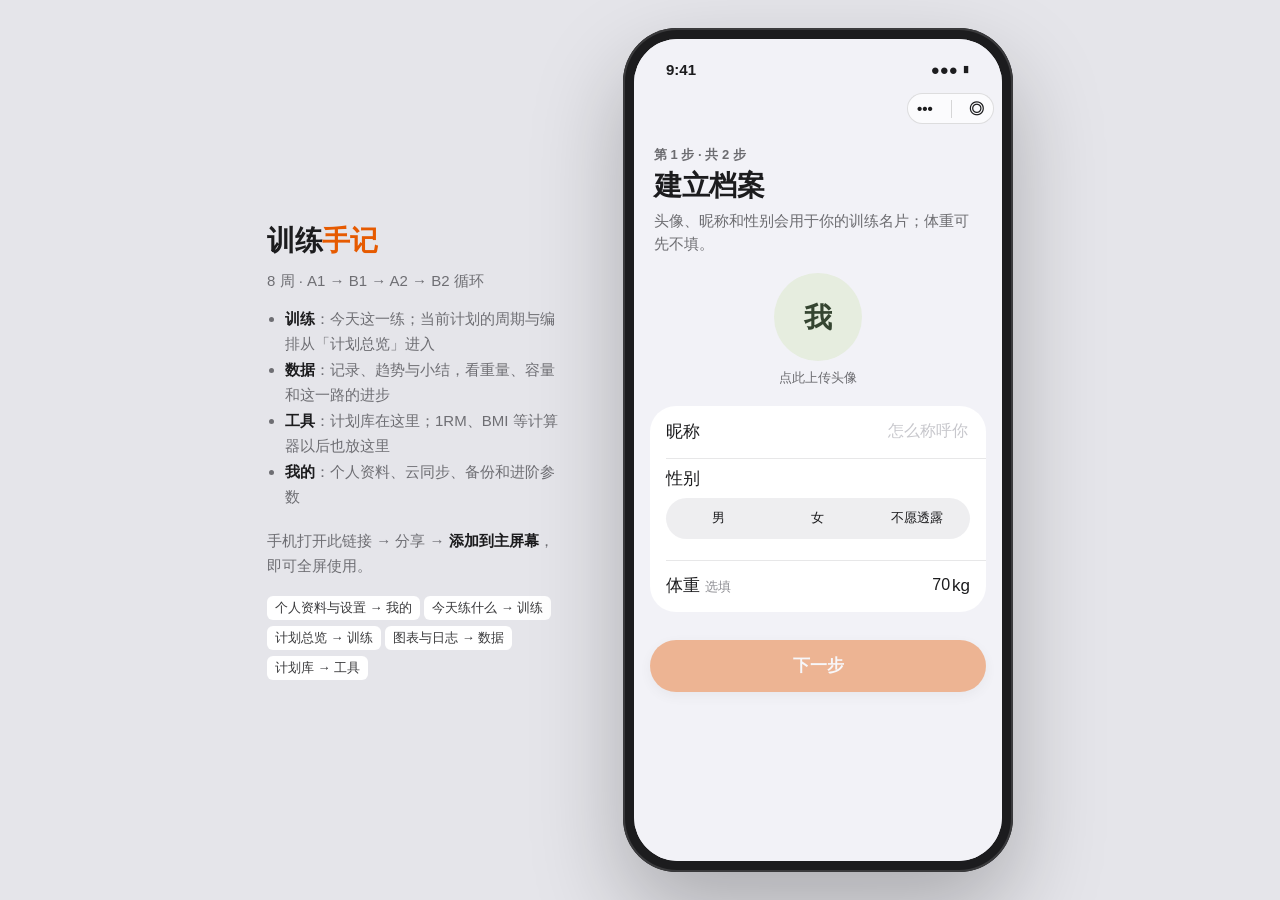
==== commit 74feba27: "把底部收成训练、数据、工具、我的，让今天怎么练和整套安排分开看。 Co-authored-by: Cursor <cursoragent@cursor.com>" ====
--- a/gzclp-web/index.html
+++ b/gzclp-web/index.html
@@ -1011,15 +1011,14 @@
   <h1>训练<span>手记</span></h1>
   <div>8 周 · A1 → B1 → A2 → B2 循环</div>
   <ul>
-    <li><b>训练</b>：只填末组次数或是否完成，下次重量自动算出</li>
-    <li><b>计划</b>：下一次训练、8 周矩阵、当前状态</li>
-    <li><b>数据</b>：e1RM 回归、重量走势、容量、判定分布</li>
-    <li><b>回顾</b>：训练小结、周报、日志（可改可删，自动重算）</li>
-    <li><b>设置</b>：1RM、步幅、规则、动作替换、备份</li>
+    <li><b>训练</b>：今天这一练；当前计划的周期与编排从「计划总览」进入</li>
+    <li><b>数据</b>：记录、趋势与小结，看重量、容量和这一路的进步</li>
+    <li><b>工具</b>：计划库在这里；1RM、BMI 等计算器以后也放这里</li>
+    <li><b>我的</b>：个人资料、云同步、备份和进阶参数</li>
   </ul>
   <div>手机打开此链接 → 分享 → <b>添加到主屏幕</b>，即可全屏使用。</div>
   <div style="margin-top:14px">
-  <span class="tag">参数设置 → 设置</span><span class="tag">A1/B1/A2/B2 → 训练</span><span class="tag">状态总览 → 计划</span><span class="tag">图表 → 数据</span><span class="tag">规则备查 → 回顾</span>
+  <span class="tag">个人资料与设置 → 我的</span><span class="tag">今天练什么 → 训练</span><span class="tag">计划总览 → 训练</span><span class="tag">图表与日志 → 数据</span><span class="tag">计划库 → 工具</span>
   </div>
 </div>
 
@@ -1027,7 +1026,7 @@
   <div class="status"><span>9:41</span><span>●●● ▮</span></div>
   <div class="nav"><span id="navTitle">训练</span><div class="capsule">•••<i></i>◎</div></div>
   <div id="body"></div>
-  <div class="tabbar" id="tabbar"><div class="tb-item" data-tab="train"><img class="off-i" src="[data-uri]" alt=""><img class="on-i" src="[data-uri]" alt="">训练</div><div class="tb-item" data-tab="plan"><img class="off-i" src="[data-uri]" alt=""><img class="on-i" src="[data-uri]" alt="">计划</div><div class="tb-item" data-tab="stats"><img class="off-i" src="[data-uri]" alt=""><img class="on-i" src="[data-uri]" alt="">数据</div><div class="tb-item" data-tab="review"><img class="off-i" src="[data-uri]" alt=""><img class="on-i" src="[data-uri]" alt="">回顾</div><div class="tb-item" data-tab="settings"><img class="off-i" src="[data-uri]" alt=""><img class="on-i" src="[data-uri]" alt="">设置</div></div>
+  <div class="tabbar" id="tabbar"><div class="tb-item" data-tab="train"><img class="off-i" src="[data-uri]" alt=""><img class="on-i" src="[data-uri]" alt="">训练</div><div class="tb-item" data-tab="stats"><img class="off-i" src="[data-uri]" alt=""><img class="on-i" src="[data-uri]" alt="">数据</div><div class="tb-item" data-tab="tools"><img class="off-i" src="[data-uri]" alt=""><img class="on-i" src="[data-uri]" alt="">工具</div><div class="tb-item" data-tab="settings"><img class="off-i" src="[data-uri]" alt=""><img class="on-i" src="[data-uri]" alt="">我的</div></div>
   <div id="rest"></div>
   <div id="toast" aria-live="polite"></div>
 </div></div>
@@ -4923,8 +4922,8 @@
   var GZ = window.GZ, Chart = window.GZChart, Share = window.GZShare, Badges = window.GZBadges, Insight = window.GZInsight, Monthly = window.GZMonthly;
   var KEY = 'gzclp_db_v1', BK = 'gzclp_last_backup', SYNC_KEY = 'gzclp_sync_v1', WATCH_KEY = 'gzclp_watch_v1', BK_DISMISS = 'gzclp_bk_dismiss';
   var TABS = [
-    { id: 'train', title: '训练' }, { id: 'plan', title: '计划' }, { id: 'stats', title: '数据' },
-    { id: 'review', title: '回顾' }, { id: 'settings', title: '设置' }
+    { id: 'train', title: '训练' }, { id: 'stats', title: '数据' }, { id: 'tools', title: '工具' },
+    { id: 'plan', title: '计划总览' }, { id: 'settings', title: '我的' }
   ];
   function libNames(db) {
     var m = { T1: [], T2: [], T3: [] };
@@ -5144,7 +5143,7 @@
     tab: 'train',
     train: { day: null, draft: null, recordId: null, deload: undefined, date: GZ.today(), bw: '', note: '', result: null, createdAt: null },
     view: { pid: null },
-    plan: { ov: 0, detail: null, cycle: 0, view: '', tpl: '' }, stats: { lift: 0, day: 0, ex: null }, review: { tab: 0, open: {}, rules: false }, settings: { d: 0, imp: false, view: '', pattern: '', part: '', equip: '', q: '', add: null },
+    plan: { ov: 0, detail: null, cycle: 0, view: '', tpl: '', from: '' }, stats: { lift: 0, day: 0, ex: null }, data: { seg: 1 }, review: { tab: 0, open: {}, rules: false }, settings: { d: 0, imp: false, view: '', pattern: '', part: '', equip: '', q: '', add: null },
     onboard: { step: 1, force: false, returnTab: '' }
   };
   function gateOnboard() { return GZ.needsOnboarding(load()) || S.onboard.force; }
@@ -5195,7 +5194,7 @@
     return '<div class="head"><div class="large-title">' + esc(cur.name) + '</div></div>' +
       '<div class="card hold-card"><div class="st-pill ' + (paused ? 'st-paused' : 'st-ended') + '">' + (paused ? '已暂停' : '已结束') + '</div>' +
       '<div class="hold-t">' + (paused ? '这套计划暂停了' : '这套计划已经结束') + '</div>' +
-      '<div class="hold-s">' + (paused ? '要继续或结束，打开计划库里的这套计划。' : '不能再往这套里记训练。要换一套，去计划库里开始。') + '</div>' +
+      '<div class="hold-s">' + (paused ? '要继续或结束，打开工具里计划库中的这套计划。' : '不能再往这套里记训练。要换一套，去工具里的计划库开始。') + '</div>' +
       '<div class="plan-ops"><div class="btn-ghost" data-act="opendetail">打开这套计划</div></div></div>';
   }
   function renderTrain() {
@@ -5214,6 +5213,7 @@
       var rd = vm.round;
       h += '<div class="wk-prog"><div class="wk-bar"><div class="wk-in" style="width:' + rd.pct + '%"></div></div><span class="wk-t">本周 <span class="num strong">' + rd.done + '/' + rd.total + '</span>' +
         (rd.left ? ' · 完成 ' + rd.leftText + ' 后进入' + rd.nextWeekText : '') + '</span></div>';
+      h += '<div class="card tap lib-entry" data-act="overview"><span class="flex1">计划总览</span><span class="cap" style="margin-right:8px">周期与动作编排</span><span class="chev">›</span></div>';
     }
     if (vm.locked && vm.lockedInfo) {
       var L = vm.lockedInfo;
@@ -5312,7 +5312,7 @@
     if (t.result) {
       var r = t.result;
       h += '<div class="mask" data-act="closeResult"><div class="sheet" data-stop="1"><div class="grabber"></div><span class="sheet-cap">' + r.day + ' ' + r.dayName + ' · ' + r.weekText + '</span><div class="sheet-title">' + (r.cycleDone ? '第 ' + r.cycle + ' 轮完成' : r.weekDone ? '本周完成' : '训练完成') + '</div>' +
-        (r.cycleDone ? '<div class="wk-done">第 ' + r.cycle + ' 轮 ' + r.weeksPerCycle + ' 周全部完成，进入第 ' + (r.cycle + 1) + ' 轮' + (r.nextDeload ? '（含减载周）' : '') + '</div>' + (r.rotated ? '<div class="wk-left">已按轮换计划更换 ' + r.rotated + ' 个 T2/T3 动作，T1 四大项不变。可在「计划」查看本轮编排与依据</div>' : '')
+        (r.cycleDone ? '<div class="wk-done">第 ' + r.cycle + ' 轮 ' + r.weeksPerCycle + ' 周全部完成，进入第 ' + (r.cycle + 1) + ' 轮' + (r.nextDeload ? '（含减载周）' : '') + '</div>' + (r.rotated ? '<div class="wk-left">已按轮换计划更换 ' + r.rotated + ' 个 T2/T3 动作，T1 四大项不变。可在训练页的「计划总览」查看本轮编排与依据</div>' : '')
           : r.weekDone ? '<div class="wk-done">本周训练日全部完成，已进入' + r.nextWeekText + (r.nextDeload ? '（减载周）' : '') + '</div>'
           : (r.leftText ? '<div class="wk-left">本周还剩 ' + r.leftText + '</div>' : '')) +
         '<div class="res-kpi"><div class="rk"><span class="num rk-v">' + r.volume + '</span><span class="rk-l">容量 kg</span></div><div class="rk"><span class="num rk-v accent">' + r.adds + '</span><span class="rk-l">项加重</span></div></div>' +
@@ -5422,12 +5422,13 @@
       case 'rest': beginRest(Number(ds.rest), ds.name); return false;
       case 'cancelEdit': t.recordId = null; t.day = null; t.draft = null; t.deload = undefined; t.date = GZ.today(); t.bw = ''; t.note = ''; return true;
       case 'submit': submit(); return false;
+      case 'overview': S.tab = 'plan'; S.plan.view = ''; S.plan.from = 'train'; S.plan.slot = null; S.plan.detail = null; render(); return false;
       case 'opendetail':
         var curOpen = GZ.activeProgram(load());
-        S.tab = 'plan'; S.plan.view = 'browse'; S.plan.tpl = curOpen ? GZ.templateKey(curOpen.template) : '';
+        S.tab = 'tools'; S.plan.view = 'browse'; S.plan.tpl = curOpen ? GZ.templateKey(curOpen.template) : '';
         render(); return false;
       case 'closeResult': t.result = null; return true;
-      case 'gotoStats': t.result = null; S.tab = 'stats'; return true;
+      case 'gotoStats': t.result = null; S.tab = 'stats'; S.data.seg = 1; return true;
     }
   }
   function submit() {
@@ -5465,7 +5466,7 @@
   function swapLib() { var sw = S.train.swap; return GZ.buildLibrary(load(), { category: sw.category, fit: sw.fit, q: sw.q, current: sw.curName }); }
   function updateSwapList() {
     var el = document.getElementById('swapList'), sw = S.train.swap; if (!el) return;
-    el.innerHTML = '<div class="list">' + libRows(swapLib(), { pick: true, sel: sw.sel, empty: '没有找到，可在「设置 → 动作库」添加自定义动作' }) + '</div>';
+    el.innerHTML = '<div class="list">' + libRows(swapLib(), { pick: true, sel: sw.sel, empty: '没有找到，可在「我的 → 动作库」添加自定义动作' }) + '</div>';
     var sg = document.getElementById('swapSeg'); if (sg) sg.style.display = sw.q ? 'none' : '';
   }
   function renderSwap() {
@@ -5478,7 +5479,7 @@
         ? '<div class="sec-f t1-only">' + esc(cat.hint) + '</div>'
         : '<div id="swapSeg"' + (sw.q ? ' style="display:none"' : '') + '>' + seg(fitChoices(cat).map(function (x) { x.on = (x.data.indexOf('"' + sw.fit + '"') >= 0); return x; }), -1, 'swapfit') + '</div>' +
           (cat.hint ? '<div class="sec-f">' + esc(cat.hint) + '</div>' : '')) +
-      '<div class="lib-list" id="swapList"><div class="list">' + libRows(lib, { pick: true, sel: sw.sel, empty: '没有找到，可在「设置 → 动作库」添加自定义动作' }) + '</div></div>';
+      '<div class="lib-list" id="swapList"><div class="list">' + libRows(lib, { pick: true, sel: sw.sel, empty: '没有找到，可在「我的 → 动作库」添加自定义动作' }) + '</div></div>';
     if (sw.sel) {
       if (!sw.editing) h += seg([{ html: '仅本次', on: sw.scope === 'once', data: ' data-s="once"' }, { html: '以后都用', on: sw.scope === 'perm', data: ' data-s="perm"' }], -1, 'swapscope', 'swap-scope');
       h += '<div class="swap-rec">' + equipTag(sw.selEquip) + '<div><div class="swap-rec-v">推荐 ' + esc(sw.recText) + (sw.recUnit === '自重' ? '' : ' ' + esc(sw.recUnit)) + '</div><div class="swap-rec-n">' + esc(sw.recNote) + '</div></div></div>';
@@ -5540,6 +5541,7 @@
     if (p.view === 'browse') return renderPlanBrowse();
     var db = load(), cur = GZ.activeProgram(db), vm = GZ.buildPlan(db, { cycle: p.cycle }), h = '';
     var live = !cur || cur.status === 'active', holding = cur && cur.status === 'paused', closed = cur && cur.status === 'ended';
+    h += '<div class="lib-back" data-act="overviewback">‹ 训练</div><div class="pg-title">计划总览</div>';
     h += planStatusCard(cur);
     if (live) {
       h += '<div class="card next-card"><div class="row"><div class="flex1"><span class="cap">下一次训练</span><div class="next-t"><span class="num accent">' + vm.next.day + '</span> ' + vm.next.name + '</div>' +
@@ -5547,7 +5549,7 @@
         '<div class="prog"><div class="row between"><span class="cap">本轮进度（' + vm.weeksPerCycle + ' 周 / 轮）</span><span class="cap"><span class="num strong">' + vm.cycleDone + '</span> / ' + vm.cyclePlanned + ' 次 · ' + vm.cycleProgress + '%</span></div>' +
         '<div class="bar"><div class="bar-in" style="width:' + vm.cycleProgress + '%"></div></div><span class="cap total-cap">累计已完成 ' + vm.done + ' 次训练</span></div></div>';
     } else {
-      h += '<div class="card hold-card"><div class="hold-t">' + (holding ? '已暂停' : '已结束') + '</div><div class="hold-s">' + (holding ? '训练进度停在这里。要继续或结束，请到计划库打开这套计划。' : '这套计划已结束，下面是当时的记录。') + '</div></div>';
+      h += '<div class="card hold-card"><div class="hold-t">' + (holding ? '已暂停' : '已结束') + '</div><div class="hold-s">' + (holding ? '训练进度停在这里。要继续或结束，请到工具里的计划库打开这套计划。' : '这套计划已结束，下面是当时的记录。') + '</div></div>';
     }
     var wide = vm.days.length > 4, gz = (db.params.progression || 'gzclp') === 'gzclp';
     h += '<div class="card"><div class="card-title"><div class="cyc-nav"><span class="cyc-btn ' + (vm.canPrev ? '' : 'off') + '" data-act="cycle" data-d="-1">‹</span>' +
@@ -5651,8 +5653,7 @@
   }
   function planStatusCard(cur) {
     if (!cur) return '';
-    return '<div class="card"><div class="row between"><div class="prog-name">' + esc(cur.name) + '</div>' + stPill(cur.status) + '</div></div>' +
-      '<div class="card tap lib-entry" data-act="openlib"><span class="flex1">计划库</span><span class="chev">›</span></div>';
+    return '<div class="card"><div class="row between"><div class="prog-name">' + esc(cur.name) + '</div>' + stPill(cur.status) + '</div></div>';
   }
   var FOCUS_LABEL = { strength: '力量', physique: '形体', function: '功能', fat_loss: '减脂' };
   var LEAN_LABEL = { male: '偏推拉', female: '偏臀腿' };
@@ -5671,7 +5672,10 @@
       '<div class="tpl-blurb">' + esc(c.blurb) + '</div><div class="lib-more">查看安排 <span class="chev">›</span></div></div>';
   }
   function renderPlanLib() {
-    var db = load(), h = '<div class="lib-back" data-act="libback">‹ 计划</div><div class="pg-title">计划库</div>';
+    return '<div class="lib-back" data-act="libback">‹ 工具</div><div class="pg-title">计划库</div>' + renderPlanLibBody();
+  }
+  function renderPlanLibBody() {
+    var db = load(), h = '';
     h += '<div class="sec-f lib-lead">按训练目标分组。点进任意一套就能看每天练什么，没开始也能看。</div>';
     var goal = db.onboarding && db.onboarding.direction ? db.onboarding.direction.goal : '';
     var order = GZ.ONBOARD_GOAL.slice().sort(function (a, b) {
@@ -5708,6 +5712,19 @@
     h += '<div class="sec-f">起始重量按现在的 1RM 估算。开始之后，这套计划才会计入训练记录。</div>';
     return h;
   }
+  // ================= 工具：计划库 + 以后的计算器 =================
+  function renderTools() {
+    var p = S.plan;
+    if (p.view === 'browse') return renderPlanBrowse();
+    var h = '<div class="sec-h" style="padding-top:6px">计划库</div>';
+    h += renderPlanLibBody();
+    h += '<div class="sec-h">计算器</div><div class="list">' +
+      '<div class="cell"><span class="flex1">1RM 计算</span><span class="val">即将推出</span></div>' +
+      '<div class="cell"><span class="flex1">BMI 计算</span><span class="val">即将推出</span></div></div>' +
+      '<div class="sec-f">以后常用的健身小工具会放在这里，算完只看结果，不会改动你的计划和记录。</div>';
+    return h;
+  }
+  function toolsAct(act, ds, el) { return planAct(act, ds, el); }
   function cycleSource(db, tpl) {
     var inst = openInstance(db, tpl);
     if (inst && inst.active) return db.params;
@@ -5786,8 +5803,9 @@
       p.cycle = next; return true;
     }
     if (act === 'go') { if (!goTrain(ds.day)) return false; return true; }
+    if (act === 'overviewback') { S.tab = 'train'; p.from = ''; p.slot = null; p.detail = null; render(); return false; }
     if (act === 'openlib') { p.view = 'lib'; return true; }
-    if (act === 'libback') { p.view = ''; return true; }
+    if (act === 'libback') { p.view = ''; if (S.tab === 'plan') { S.tab = 'tools'; } return true; }
     if (act === 'backlib') { p.view = 'lib'; return true; }
     if (act === 'browse') { p.tpl = ds.id; p.view = 'browse'; return true; }
     if (act === 'plannum') {
@@ -5828,7 +5846,7 @@
       var eid = act === 'endtpl' ? ds.id : GZ.activePid(load());
       var ep = GZ.programList(load()).filter(function (x) { return x.id === eid; })[0];
       if (!ep || ep.status === 'ended') return false;
-      confirmBox('结束「' + ep.name + '」？', '结束后不能再练这套，也不能恢复。记录仍可在数据和回顾里查看。', function () {
+      confirmBox('结束「' + ep.name + '」？', '结束后不能再练这套，也不能恢复。记录仍可在数据里查看。', function () {
         var dbe = load();
         try { GZ.endProgram(dbe, eid); } catch (err) { toast(err.message || '无法结束'); return; }
         save(dbe); resetTrain(); toast('已结束'); render();
@@ -5845,7 +5863,7 @@
         if (!def) { toast('没有这套计划'); return; }
         var tune = (S.plan.tune || {})[ds.id];
         if (tune) def.params = Object.assign({}, def.params, tune);
-        GZ.startProgram(dbn, def); save(dbn); if (S.plan.tune) delete S.plan.tune[ds.id]; resetTrain(); S.plan.view = ''; S.tab = 'plan'; toast('已开始 ' + def.name); render();
+        GZ.startProgram(dbn, def); save(dbn); if (S.plan.tune) delete S.plan.tune[ds.id]; resetTrain(); S.plan.view = ''; S.plan.from = 'train'; S.tab = 'plan'; toast('已开始 ' + def.name); render();
       });
       return false;
     }
@@ -5888,8 +5906,8 @@
   }
 
   // ================= 数据 =================
-  function renderStats() {
-    var s = GZ.buildStats(viewDb()), st = S.stats, k = s.kpi, cur = s.e1rm[st.lift], h = planBar();
+  function renderStats(skipBar) {
+    var s = GZ.buildStats(viewDb()), st = S.stats, k = s.kpi, cur = s.e1rm[st.lift], h = skipBar ? '' : planBar();
     S._stats = s;
     h += '<div class="kpis"><div class="kpi"><span class="k-l">训练次数</span><div><span class="num kv">' + k.sessions + '</span><span class="ku">/ ' + k.planned + '</span></div><div class="kbar"><div class="kin" style="width:' + k.progress + '%"></div></div></div>' +
       '<div class="kpi"><span class="k-l">累计容量</span><span class="num kv">' + k.volume + '</span><span class="ks">' + k.reps + ' 次</span></div>' +
@@ -6005,11 +6023,11 @@
     if (act === 'exclose') { S.stats.ex = null; return true; }
   }
 
-  // ================= 回顾 =================
-  function renderReview() {
-    var vm = GZ.buildReview(viewDb()), r = S.review, h = planBar(), gzReview = (viewDb().params.progression || 'gzclp') === 'gzclp';
+  // ================= 数据：记录 / 趋势 / 小结（原回顾按分段并入） =================
+  function renderReview(part) {
+    var vm = GZ.buildReview(viewDb()), r = S.review, h = '', gzReview = (viewDb().params.progression || 'gzclp') === 'gzclp';
     S._review = vm;
-    h += seg([{ html: '总结' }, { html: '周报' }, { html: '日志' }], r.tab, 'rtab');
+    if (part !== 'log') {
     var sd = Share.build(viewDb());
     if (sd) h += '<div class="card share-entry"><span class="cap">' + (sd.isToday ? '今日战报' : '最近一次 · ' + sd.date.slice(5).replace('-', '月') + '日') + '</span><div class="share-entry-title">把努力，晒成一张卡。</div><div class="share-entry-meta">' + sd.day + ' ' + esc(sd.dayName) + ' · ' + sd.rows.length + ' 项动作 · ' + sd.volumeText + ' t 训练容量</div><button class="btn-primary" data-act="shareopen" data-id="' + sd.recordId + '">生成分享卡片</button></div>';
     else h += '<div class="card share-entry"><div class="share-entry-title">第一张训练战报，等你完成。</div><div class="sec-f">记录一次训练后，可生成高清分享卡片。</div></div>';
@@ -6017,7 +6035,8 @@
     var mths = Monthly.months(viewDb());
     h += '<div class="list wall-entry">' + (mths.length ? '<div class="cell tap" data-act="monthopen" data-ym="' + mths[0] + '"><span class="flex1">月报</span><span class="val">' + esc(Monthly.ymText(mths[0])) + '</span><span class="chev">›</span></div>' : '') + '<div class="cell tap" data-act="wallopen"><span class="flex1">里程碑</span><span class="val">已获得 ' + bs.earnedCount + ' / ' + bs.total + ' 枚</span><span class="chev">›</span></div>' +
       (bs.nextGoals[0] ? (function () { var g = bs.nextGoals[0], d = bs.byId[g.id], p = bs.prog[g.id]; return '<div class="cell tap wall-goal" data-act="wallopen"><span class="wall-e" aria-hidden="true">' + esc(d.e) + '</span><div class="wall-nt"><b>下一个：' + esc(d.title) + '</b><i>' + esc(fmtProg(p)) + '</i><span class="wall-bar"><span style="width:' + Math.max(4, Math.round(p.pct * 100)) + '%"></span></span></div><span class="wall-pct num">' + Math.round(p.pct * 100) + '%</span></div>'; })() : '') + '</div>';
-    if (r.tab === 0) {
+    }
+    if (part === 'summary' || (!part && r.tab === 0)) {
       h += '<div class="card lt-card"><div class="card-title"><span class="t">主项进度</span><span class="s">起始 → 下次</span></div>' +
         '<div class="lt-head"><span class="lt-c1">主项</span><span class="lt-c2">最近末组</span><span class="lt-c3">下次</span><span class="lt-c4">累计</span></div>' +
         vm.liftTable.map(function (x) {
@@ -6035,7 +6054,8 @@
           GZ.GENERAL_RULES.map(function (g) { return '<div class="gen">' + g + '</div>'; }).join('');
       } else h += '<span class="cap">T1 三阶进阶、T2 退阶重置、T3 阈值加重与通用规则</span>';
       h += '</div>';
-    } else if (r.tab === 1) {
+    }
+    if (part === 'summary' || (!part && r.tab === 1)) {
       if (!vm.weeks.length) h += '<div class="empty-tip">完成第一次训练后生成周报</div>';
       vm.weeks.forEach(function (w) {
         h += '<div class="card wk"><div class="row between"><div class="row"><span class="wk-n">第 ' + w.week + ' 周</span>' + (w.deload ? '<span class="dltag">减载</span>' : '') + '</div><div class="row dflags">' +
@@ -6045,7 +6065,8 @@
           '<div class="wkk"><span class="num kv ' + (w.warns ? 'amber' : '') + '">' + w.warns + '</span><span class="ks">预警</span></div></div>' +
           w.t1.map(function (t) { return '<div class="t1row"><span class="num t1d">' + t.day + '</span><span class="t1n">' + t.name + '</span><span class="num t1w">' + t.w + ' kg × ' + (t.input === null ? '—' : t.input) + '</span><span class="jtag" style="color:' + t.color + '">' + t.j + '</span></div>'; }).join('') + '</div>';
       });
-    } else {
+    }
+    if (part === 'log' || (!part && r.tab !== 0 && r.tab !== 1)) {
       if (!vm.logs.length) h += '<div class="empty-tip">暂无记录</div>';
       else {
         h += '<div class="list">';
@@ -6067,6 +6088,19 @@
     if (r.share) h += renderShareSheet();
     if (r.wall) h += renderBadgeWall();
     return h;
+  }
+  function renderData() {
+    var h = planBar();
+    h += seg([{ html: '记录' }, { html: '趋势' }, { html: '小结' }], S.data.seg, 'dseg');
+    if (S.data.seg === 1) h += renderStats(true);
+    else if (S.data.seg === 0) h += renderReview('log');
+    else h += renderReview('summary');
+    return h;
+  }
+  function dataAct(act, ds, el) {
+    if (act === 'dseg') { S.data.seg = Number(ds.i); return true; }
+    var r = statsAct(act, ds, el); if (r !== undefined) return r;
+    return reviewAct(act, ds, el);
   }
   function reviewAct(act, ds, el) {
     var va = viewAct(act, el); if (va !== null) return va;
@@ -6145,7 +6179,7 @@
       '<div class="ss-sec"><div class="ss-h"><span class="ss-t">01 · 月份与名片</span><button class="ss-act" data-act="shareprofile">编辑名片 ›</button></div>' +
         '<label class="ss-pick"><span class="ss-pick-l">哪个月</span><select data-act="monthpick" aria-label="选择月份">' + data.months.map(function (m) { return '<option value="' + m + '" ' + (m === data.ym ? 'selected' : '') + '>' + esc(Monthly.ymText(m)) + '</option>'; }).join('') + '</select></label>' +
         '<div class="ss-row">' + ava + '<div class="ss-who"><span class="ss-name">' + esc(data.name) + '</span><span class="ss-sub">' + esc(who) + '</span></div></div>' +
-        (data.hasName ? '' : '<button class="share-profile-tip" data-act="shareprofile">还没有名片：去「设置 → 分享名片」填写头像和昵称，会显示在卡片顶部 ›</button>') + '</div>' +
+        (data.hasName ? '' : '<button class="share-profile-tip" data-act="shareprofile">还没有名片：去「我的 → 分享名片」填写头像和昵称，会显示在卡片顶部 ›</button>') + '</div>' +
       '<div class="ss-sec"><div class="ss-h"><span class="ss-t">02 · 本月纵览</span></div>' +
         '<div class="ss-metrics"><span><b class="num">' + data.n + '</b>次训练</span><span><b class="num">' + data.days + '</b>个训练日</span><span><b class="num">' + data.adds + '</b>项加重</span></div>' +
         '<p class="ss-load">累计 ' + esc(data.volumeText) + ' t · ' + data.volume.toLocaleString('zh-CN') + ' kg · ' + esc(delta) + (data.ongoing ? ' · 本月进行中' : '') + '</p></div>' +
@@ -6190,7 +6224,7 @@
       '<div class="ss-sec"><div class="ss-h"><span class="ss-t">01 · 个人名片</span><button class="ss-act" data-act="shareprofile">编辑名片 ›</button></div>' +
         '<div class="ss-row">' + ava + '<div class="ss-who"><span class="ss-name">' + esc(data.name) + '</span><span class="ss-sub">' + esc(who) + '</span></div></div>' +
         (data.profile.signature ? '<p class="ss-sig">' + esc(data.profile.signature) + '</p>' : '') +
-        (data.hasName ? '' : '<button class="share-profile-tip" data-act="shareprofile">还没有名片：去「设置 → 分享名片」填写头像和昵称，会显示在卡片顶部 ›</button>') + '</div>' +
+        (data.hasName ? '' : '<button class="share-profile-tip" data-act="shareprofile">还没有名片：去「我的 → 分享名片」填写头像和昵称，会显示在卡片顶部 ›</button>') + '</div>' +
       // 二、里程碑
       '<div class="ss-sec"><div class="ss-h"><span class="ss-t">02 · 里程碑</span><span class="ss-acts">' + badgeAct + '</span></div>' + badgeBlock + '</div>' +
       // 三、纵览与趣味
@@ -6241,7 +6275,7 @@
     return '<div class="mask share-mask" data-act="wallclose"><div class="sheet share-sheet" data-stop="1">' +
       '<div class="share-head"><div class="grabber"></div><div class="share-toolbar"><span class="sheet-title">里程碑</span><button class="share-close" data-act="wallclose" aria-label="关闭徽章墙">×</button></div>' +
       '<p class="wall-sum">已获得 <b class="num">' + st.earnedCount + '</b> / ' + st.total + ' 枚 · 彩色是已获得，灰色带进度条</p></div>' +
-      '<div class="ss-body">' + nearBlock + body + (hasW ? '' : '<p class="ss-hint">手表系列需要先在「设置 → 手表数据」导入快照。</p>') + '<p class="ss-hint">手表系列只统计 ' + esc(st.watchFrom ? st.watchFrom.replace(/-/g, '.') : '训练手记第一条记录') + ' 之后的数据。主项重量按 T1 工作重量统计，需完成目标（加重或保持）才算。</p></div></div></div>';
+      '<div class="ss-body">' + nearBlock + body + (hasW ? '' : '<p class="ss-hint">手表系列需要先在「我的 → 手表数据」导入快照。</p>') + '<p class="ss-hint">手表系列只统计 ' + esc(st.watchFrom ? st.watchFrom.replace(/-/g, '.') : '训练手记第一条记录') + ' 之后的数据。主项重量按 T1 工作重量统计，需完成目标（加重或保持）才算。</p></div></div></div>';
   }
   async function paintSharePreview() {
     var sh=S.review.share, box=document.getElementById('shareArtwork'); if(!sh||!box) return;
@@ -6460,8 +6494,8 @@
     h += '\u0000act\u0000';
     h += '<div class="sec-h">动作</div><div class="list"><div class="cell tap" data-act="openlib"><span class="flex1">动作库</span><span class="val">' + GZ.libAll(db).length + ' 个' +
       (db.customLib.length ? ' · 自定义 ' + db.customLib.length : '') + '</span><span class="chev">›</span></div>' +
-      '<div class="cell tap" data-act="goplan"><span class="flex1">调整动作与重量</span><span class="val">在计划页</span><span class="chev">›</span></div></div>' +
-      '<div class="sec-f">每个训练日练什么、每个动作多重，都在「计划 → 动作编排」里调整，点任意一行即可改重量或换动作，与该训练日的下一次训练一致。</div>';
+      '<div class="cell tap" data-act="goplan"><span class="flex1">调整动作与重量</span><span class="val">计划总览</span><span class="chev">›</span></div></div>' +
+      '<div class="sec-f">每个训练日练什么、每个动作多重，都在训练页的「计划总览 → 动作编排」里调整，点任意一行即可改重量或换动作，与该训练日的下一次训练一致。</div>';
     h += '\u0000sync\u0000';
     var sc = Sync.cfg();
     h += '<div class="sec-h" id="syncSec">云同步</div>';
@@ -6578,7 +6612,7 @@
         if (err) { toast(err); return false; }
         save(dba); st.pattern = GZ.patternOfPart(st.add.part).id; st.part = st.add.part; st.equip = ''; st.q = ''; st.add = null; render(); toast('已添加'); return false;
       case 'advtoggle': st.adv = !st.adv; return true;
-      case 'goplan': S.tab = 'plan'; render(); return false;
+      case 'goplan': S.tab = 'plan'; S.plan.view = ''; S.plan.from = 'train'; render(); return false;
       case 'export': exportFile(); return false;
       case 'syncconnect':
         if (st.connecting) return false;
@@ -6615,8 +6649,9 @@
   }
 
   // ================= 框架 =================
-  var RENDER = { train: renderTrain, plan: renderPlan, stats: renderStats, review: renderReview, settings: renderSettings };
-  var ACT = { train: trainAct, plan: planAct, stats: statsAct, review: reviewAct, settings: settingsAct };
+  var RENDER = { train: renderTrain, plan: renderPlan, stats: renderData, tools: renderTools, settings: renderSettings };
+  var ACT = { train: trainAct, plan: planAct, stats: dataAct, tools: toolsAct, settings: settingsAct };
+  var PGCLS = { train: 'pg-train', plan: 'pg-plan', stats: 'pg-stats pg-review', tools: 'pg-tools pg-plan', settings: 'pg-settings' };
   function render(keepScroll) {
     var body = document.getElementById('body'), y = body.scrollTop;
     var tb = document.getElementById('tabbar');
@@ -6630,17 +6665,18 @@
       return;
     }
     if (tb) tb.style.display = '';
-    var planSub = S.tab === 'plan' && S.plan.view;
-    var planTitle = S.plan.view === 'lib' ? '计划库' : '计划详情';
-    document.getElementById('navTitle').textContent = S.tab === 'settings' && S.settings.view === 'lib' ? '动作库' : planSub ? planTitle : TABS.filter(function (t) { return t.id === S.tab; })[0].title;
+    var title = TABS.filter(function (t) { return t.id === S.tab; })[0].title;
     var isLib = S.tab === 'settings' && S.settings.view === 'lib';
-    var bigTitle = S.tab === 'train' || isLib || planSub ? '' : '<div class="pg-title">' + TABS.filter(function (t) { return t.id === S.tab; })[0].title + '</div>';
-    body.innerHTML = '<div class="pg-' + S.tab + '"><div class="page">' + bigTitle + RENDER[S.tab]() + '</div></div>';
+    var toolsBrowse = S.tab === 'tools' && S.plan.view === 'browse';
+    document.getElementById('navTitle').textContent = isLib ? '动作库' : toolsBrowse ? '计划详情' : title;
+    var bigTitle = S.tab === 'train' || S.tab === 'plan' || isLib || toolsBrowse ? '' : '<div class="pg-title">' + title + '</div>';
+    body.innerHTML = '<div class="' + (PGCLS[S.tab] || ('pg-' + S.tab)) + '"><div class="page">' + bigTitle + RENDER[S.tab]() + '</div></div>';
     body.scrollTop = keepScroll ? y : 0;
     navState();
-    document.querySelectorAll('.tb-item').forEach(function (el) { el.classList.toggle('on', el.dataset.tab === S.tab); });
+    var hl = S.tab === 'plan' ? 'train' : S.tab;
+    document.querySelectorAll('.tb-item').forEach(function (el) { el.classList.toggle('on', el.dataset.tab === hl); });
     if (S.tab === 'stats') requestAnimationFrame(drawStats);
-    if (S.tab === 'review' && S.review.share) paintSharePreview();
+    if (S.tab === 'stats' && S.review.share) paintSharePreview();
   }
   /** 导航栏：一滚动就出现滚动边缘效果；滚过大标题后才显示小标题（iOS 大标题导航的行为） */
   function navState() {
@@ -6669,11 +6705,12 @@
     body.addEventListener('scroll', navState, { passive: true });
     document.getElementById('tabbar').addEventListener('click', function (e) {
       var it = e.target.closest('.tb-item'); if (!it) return;
-      if (S.tab === it.dataset.tab) { body.scrollTo({ top: 0, behavior: 'smooth' }); return; }
+      if (S.tab === it.dataset.tab || (it.dataset.tab === 'train' && S.tab === 'plan')) { body.scrollTo({ top: 0, behavior: 'smooth' }); return; }
       var prevTab = S.tab;
       S.tab = it.dataset.tab; render(); if (rest.show) renderRest();
-      if (S.tab === 'review' && S.review.returnTo && prevTab === 'settings') {
+      if (S.tab === 'stats' && S.review.returnTo && prevTab === 'settings') {
         var back = S.review.returnTo; S.review.returnTo = null;
+        S.data.seg = 2;
         S.review.share = shareRestore(back);
         render();
       }
